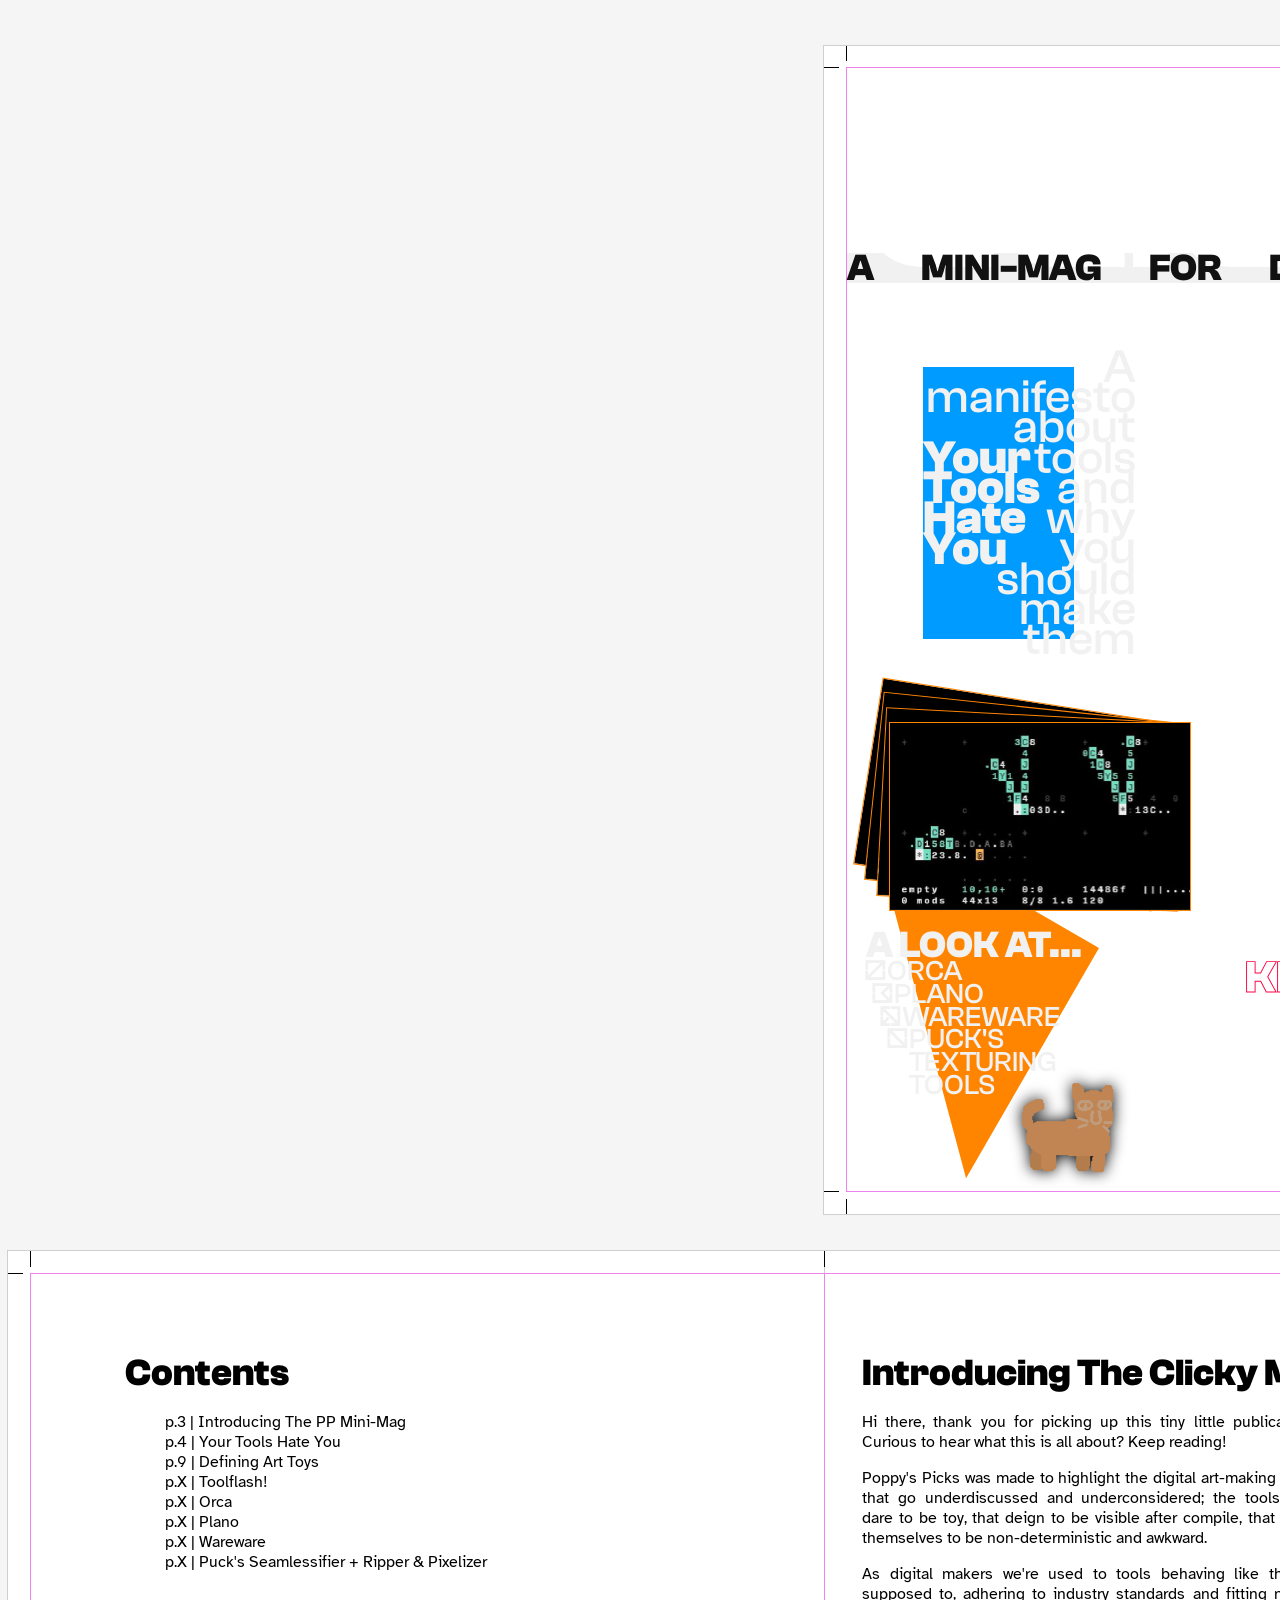
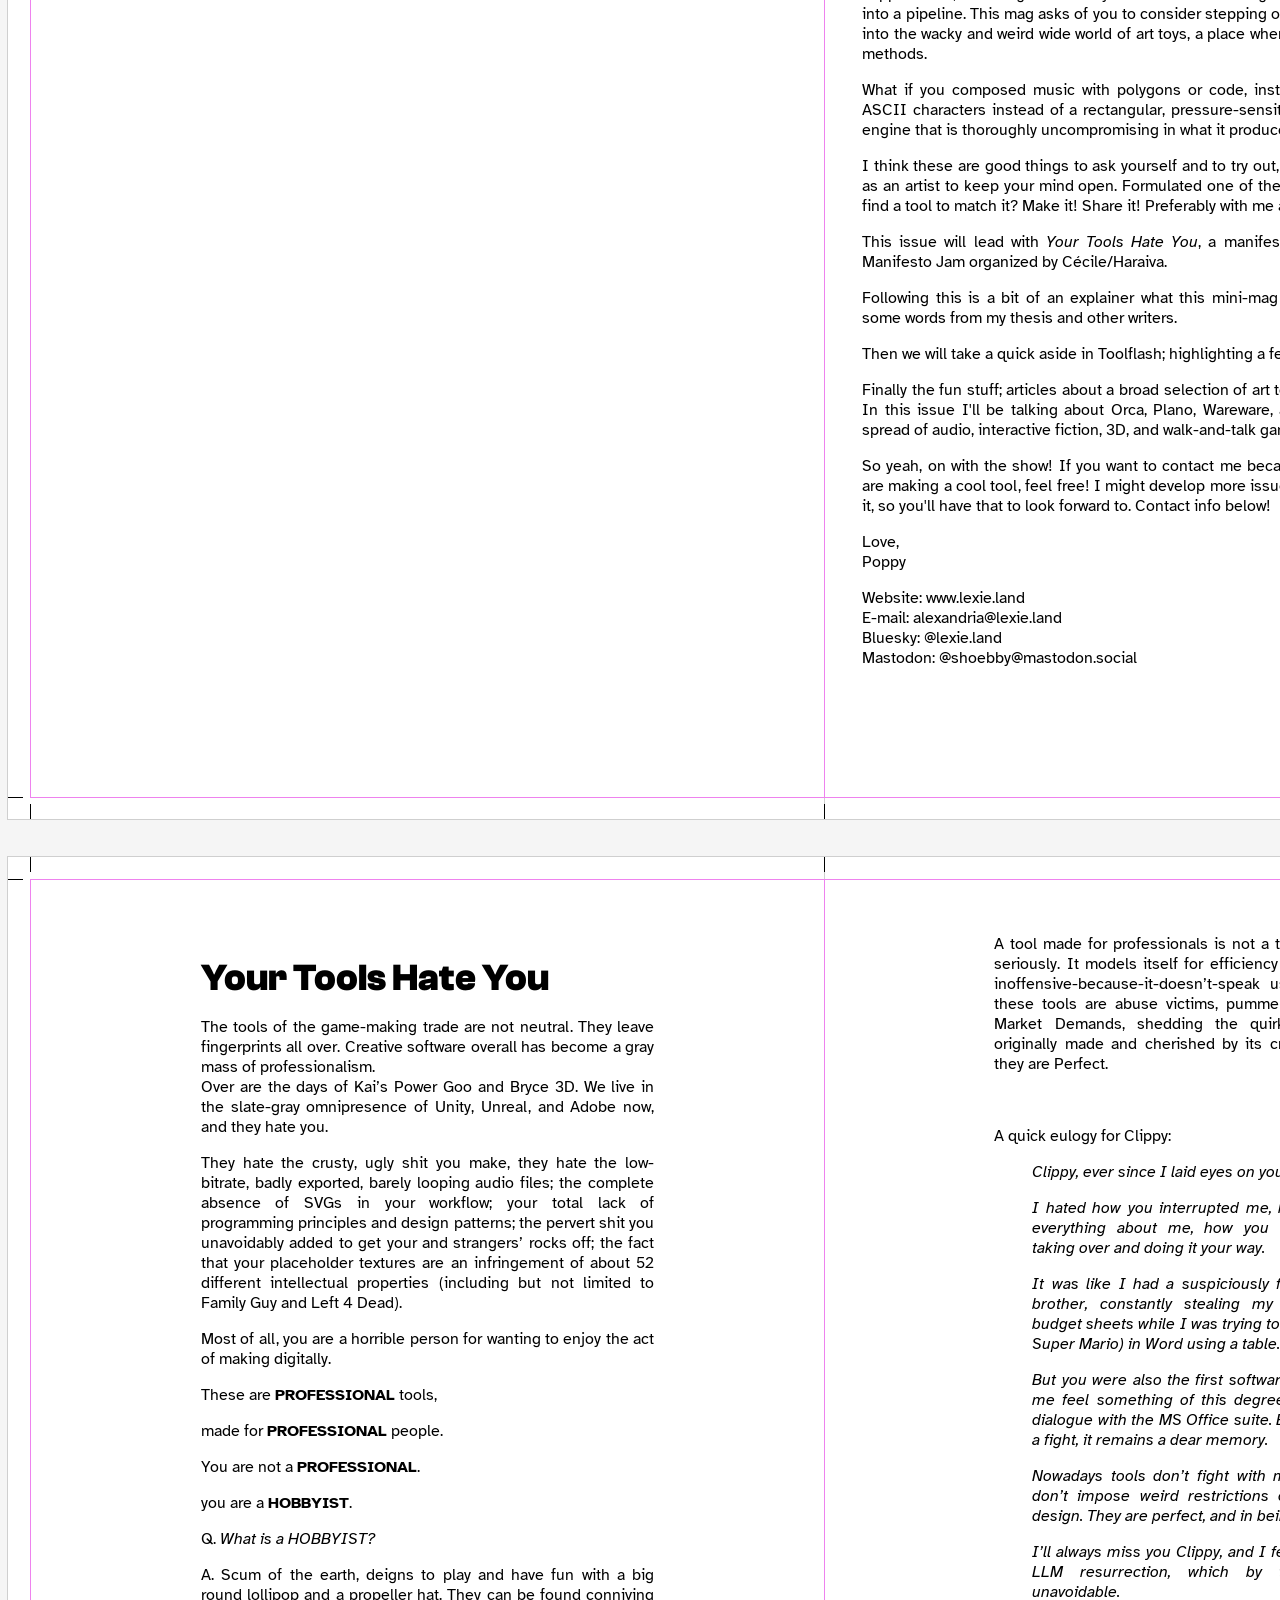
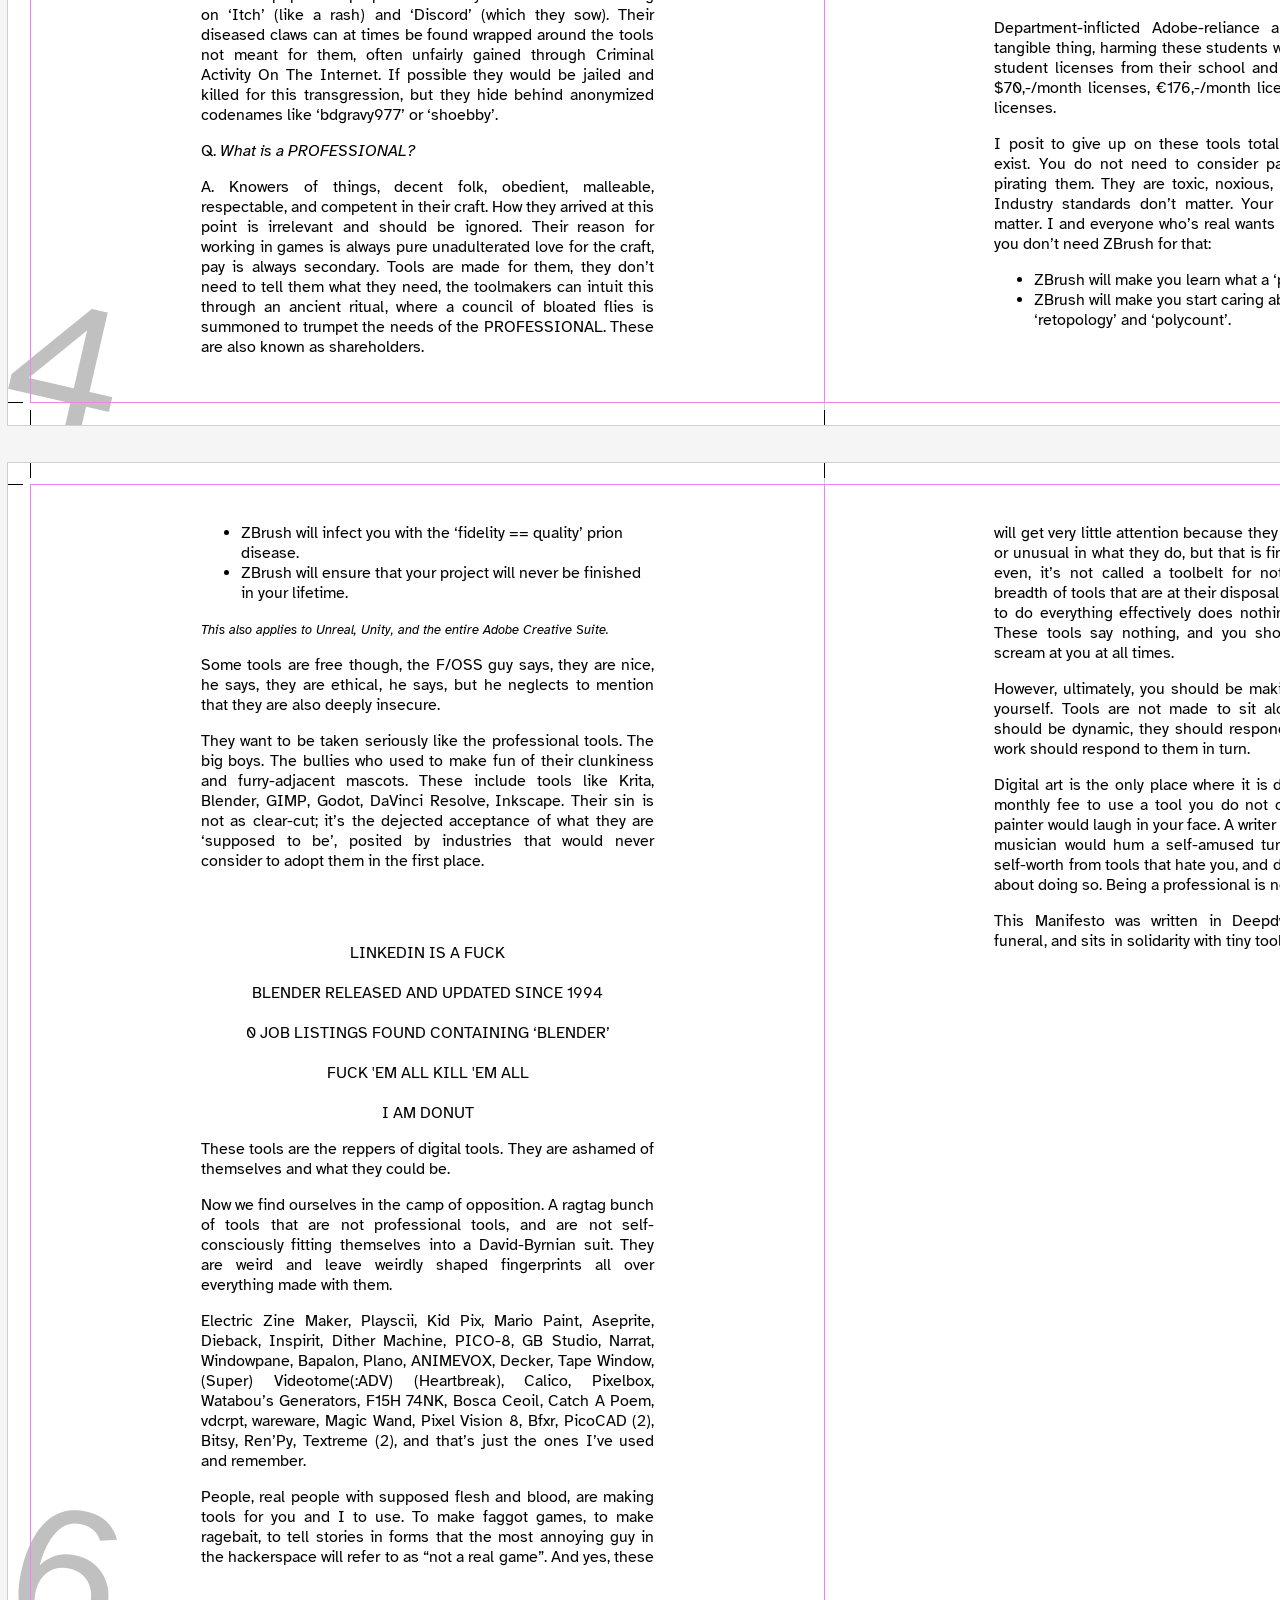
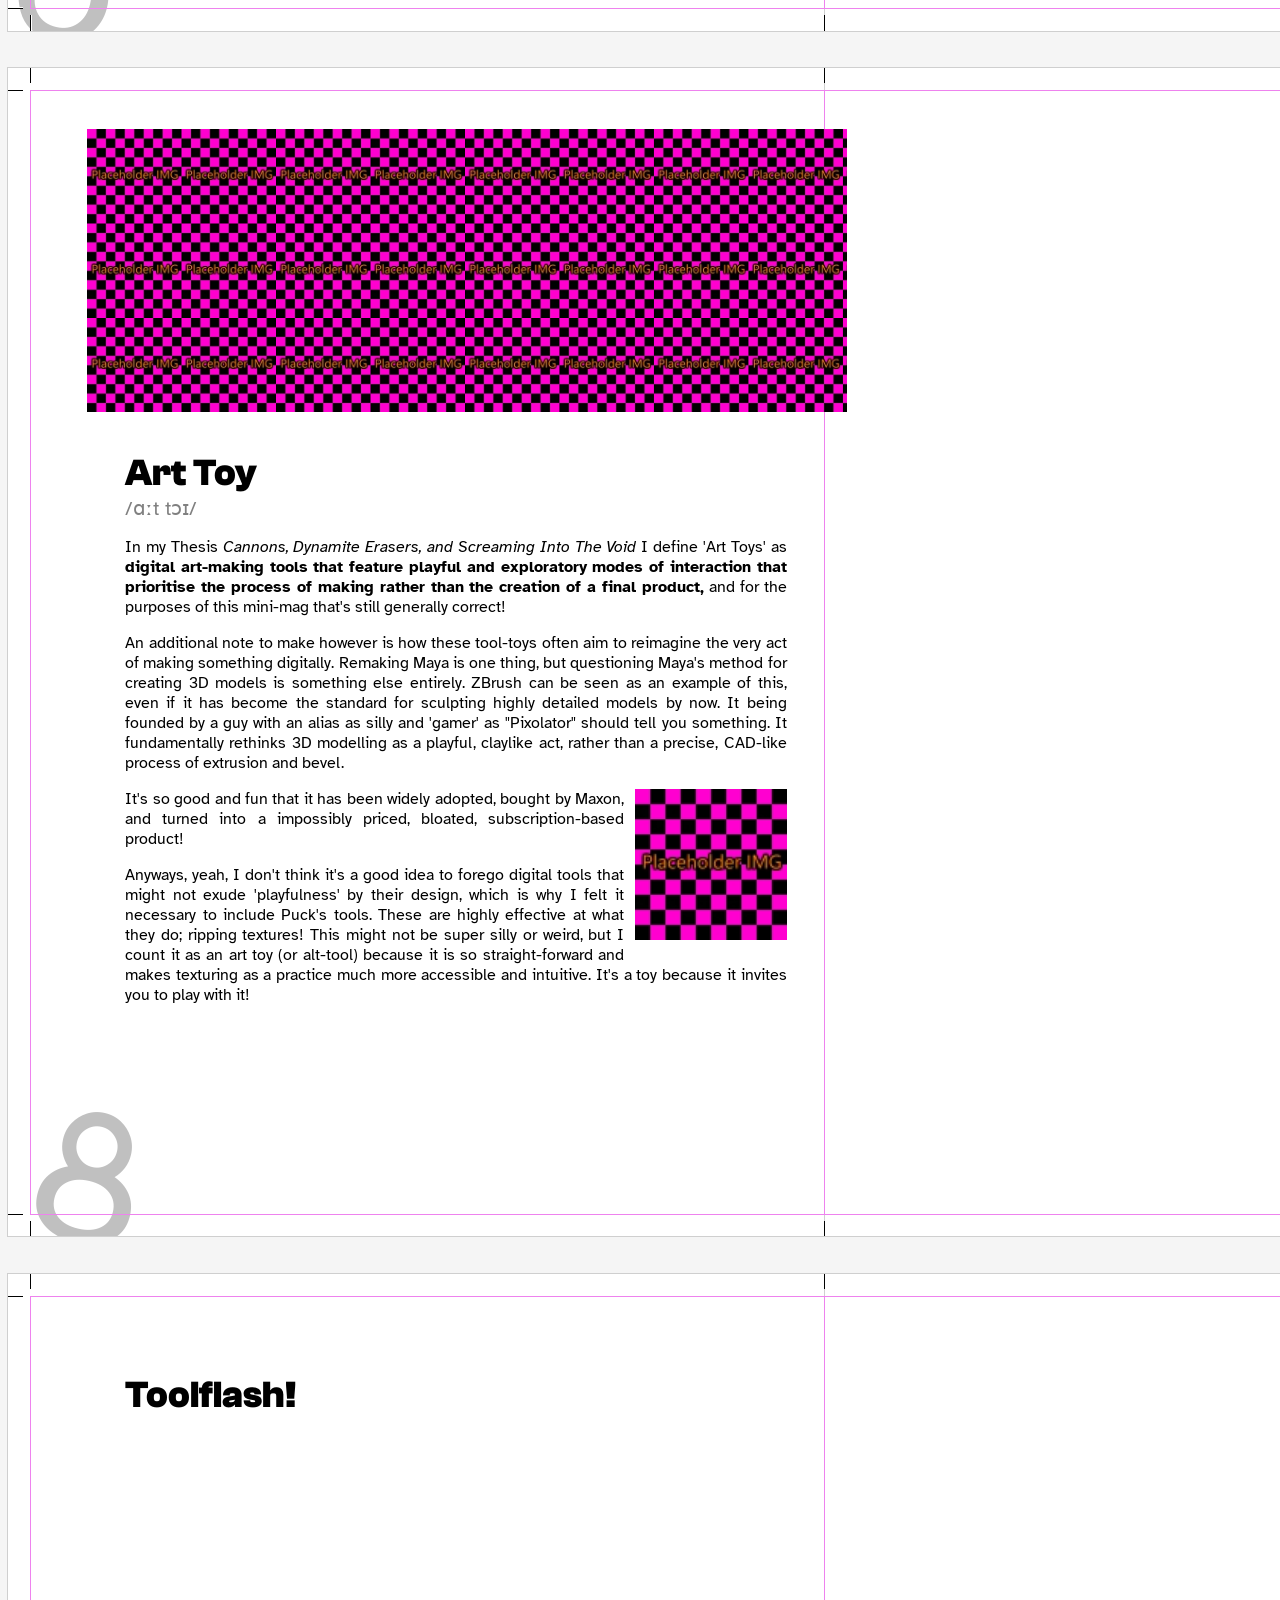
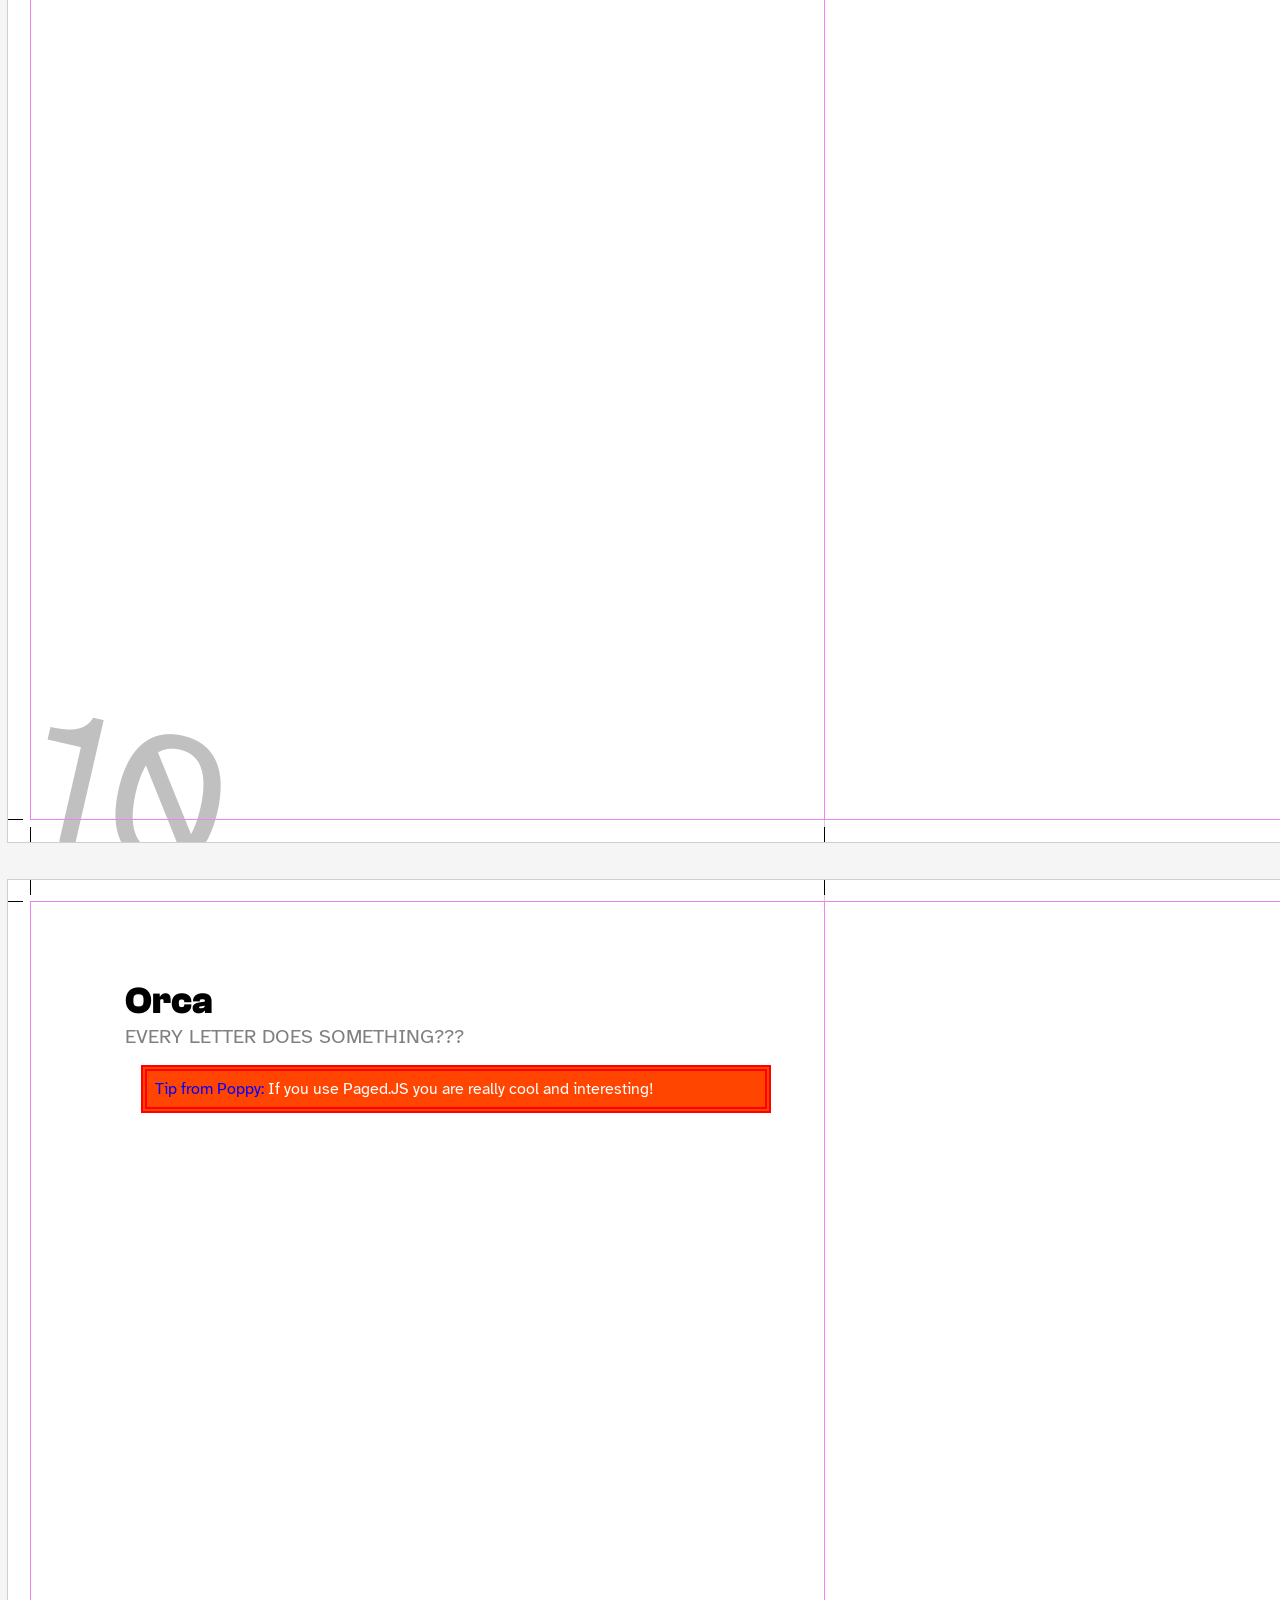
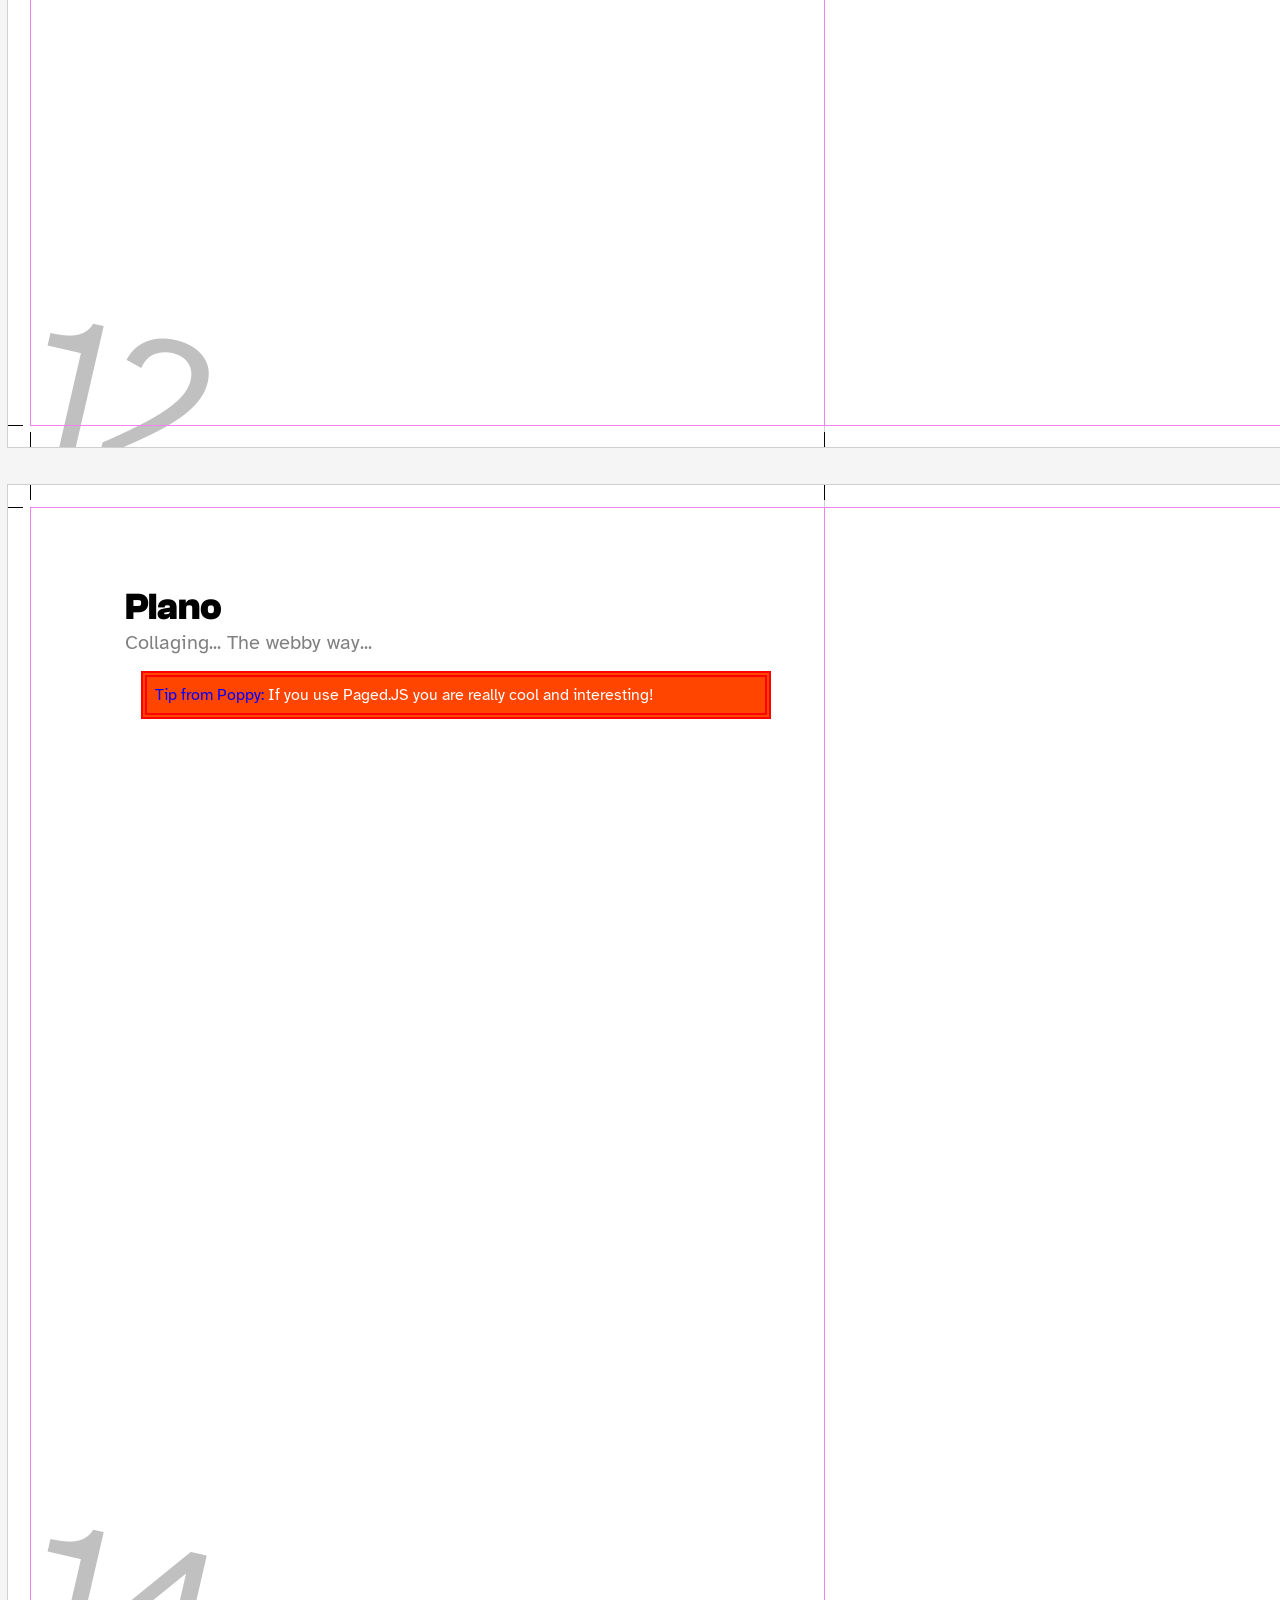
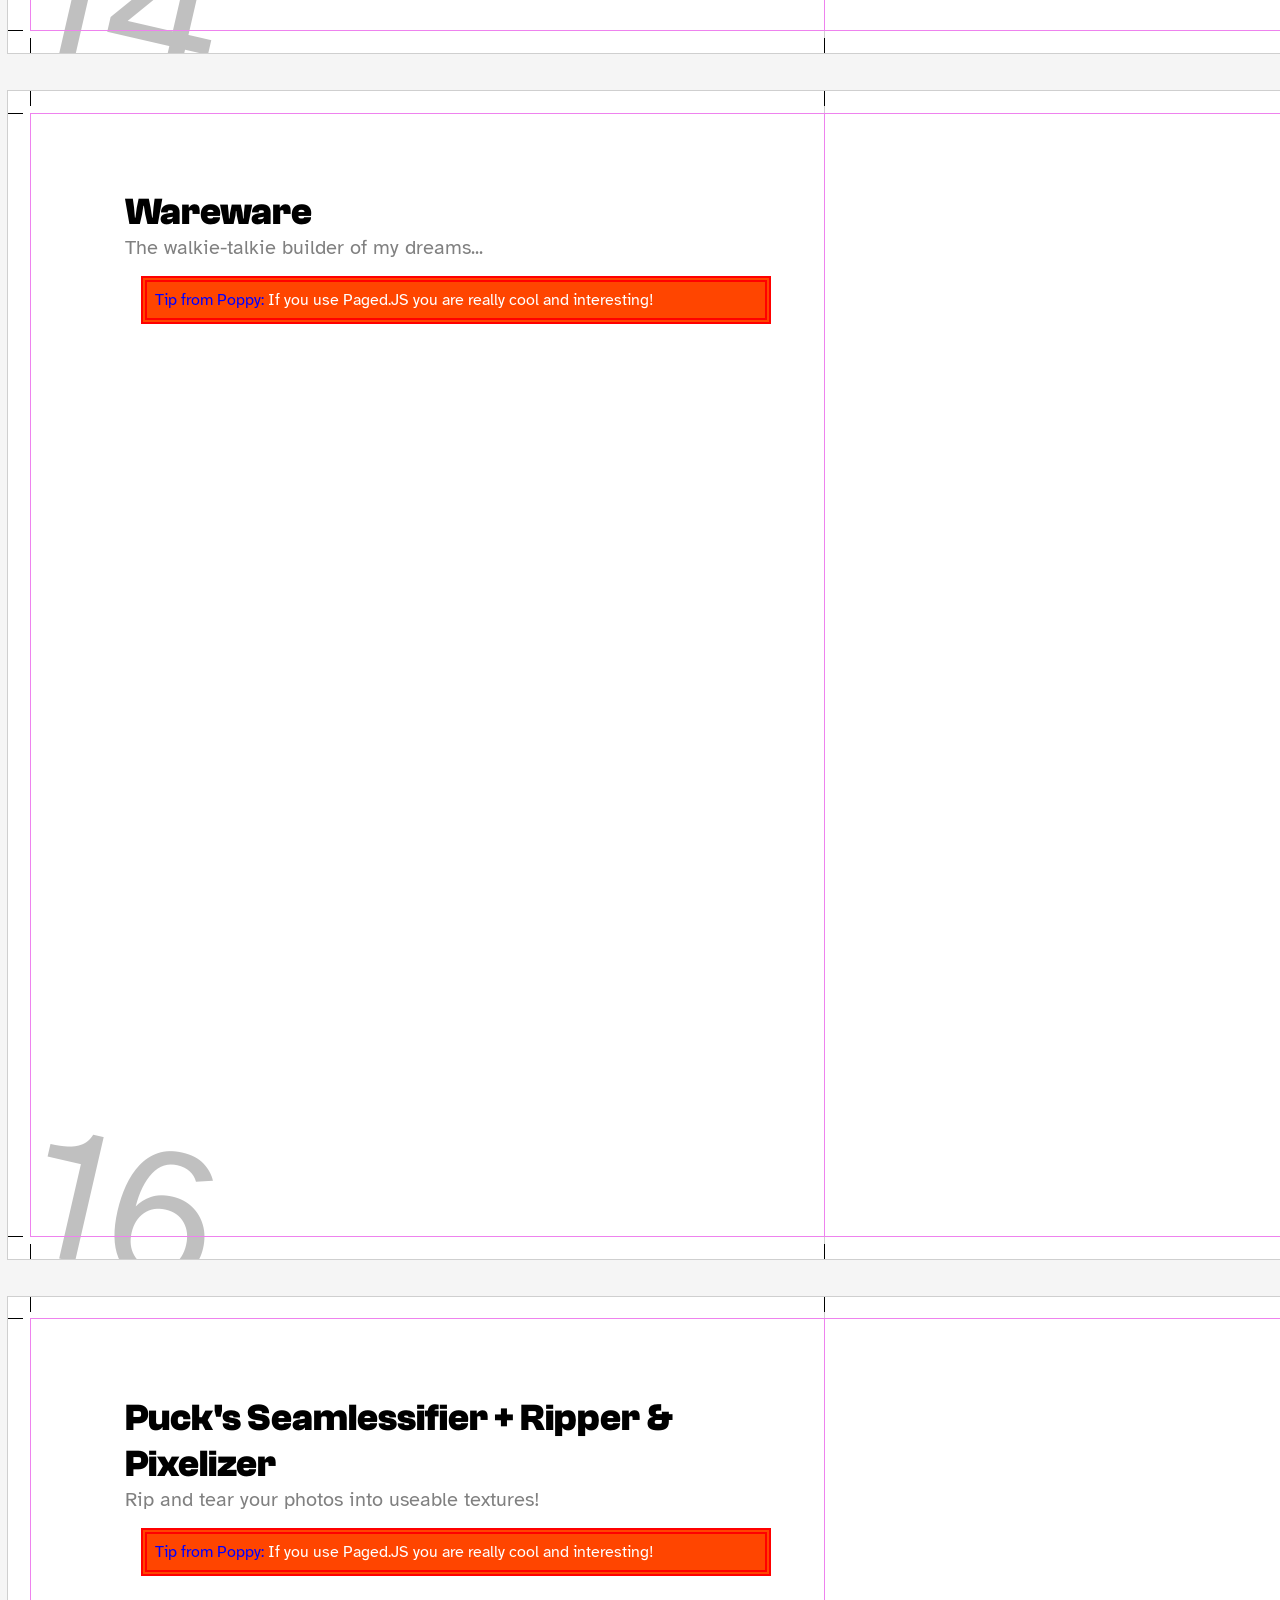
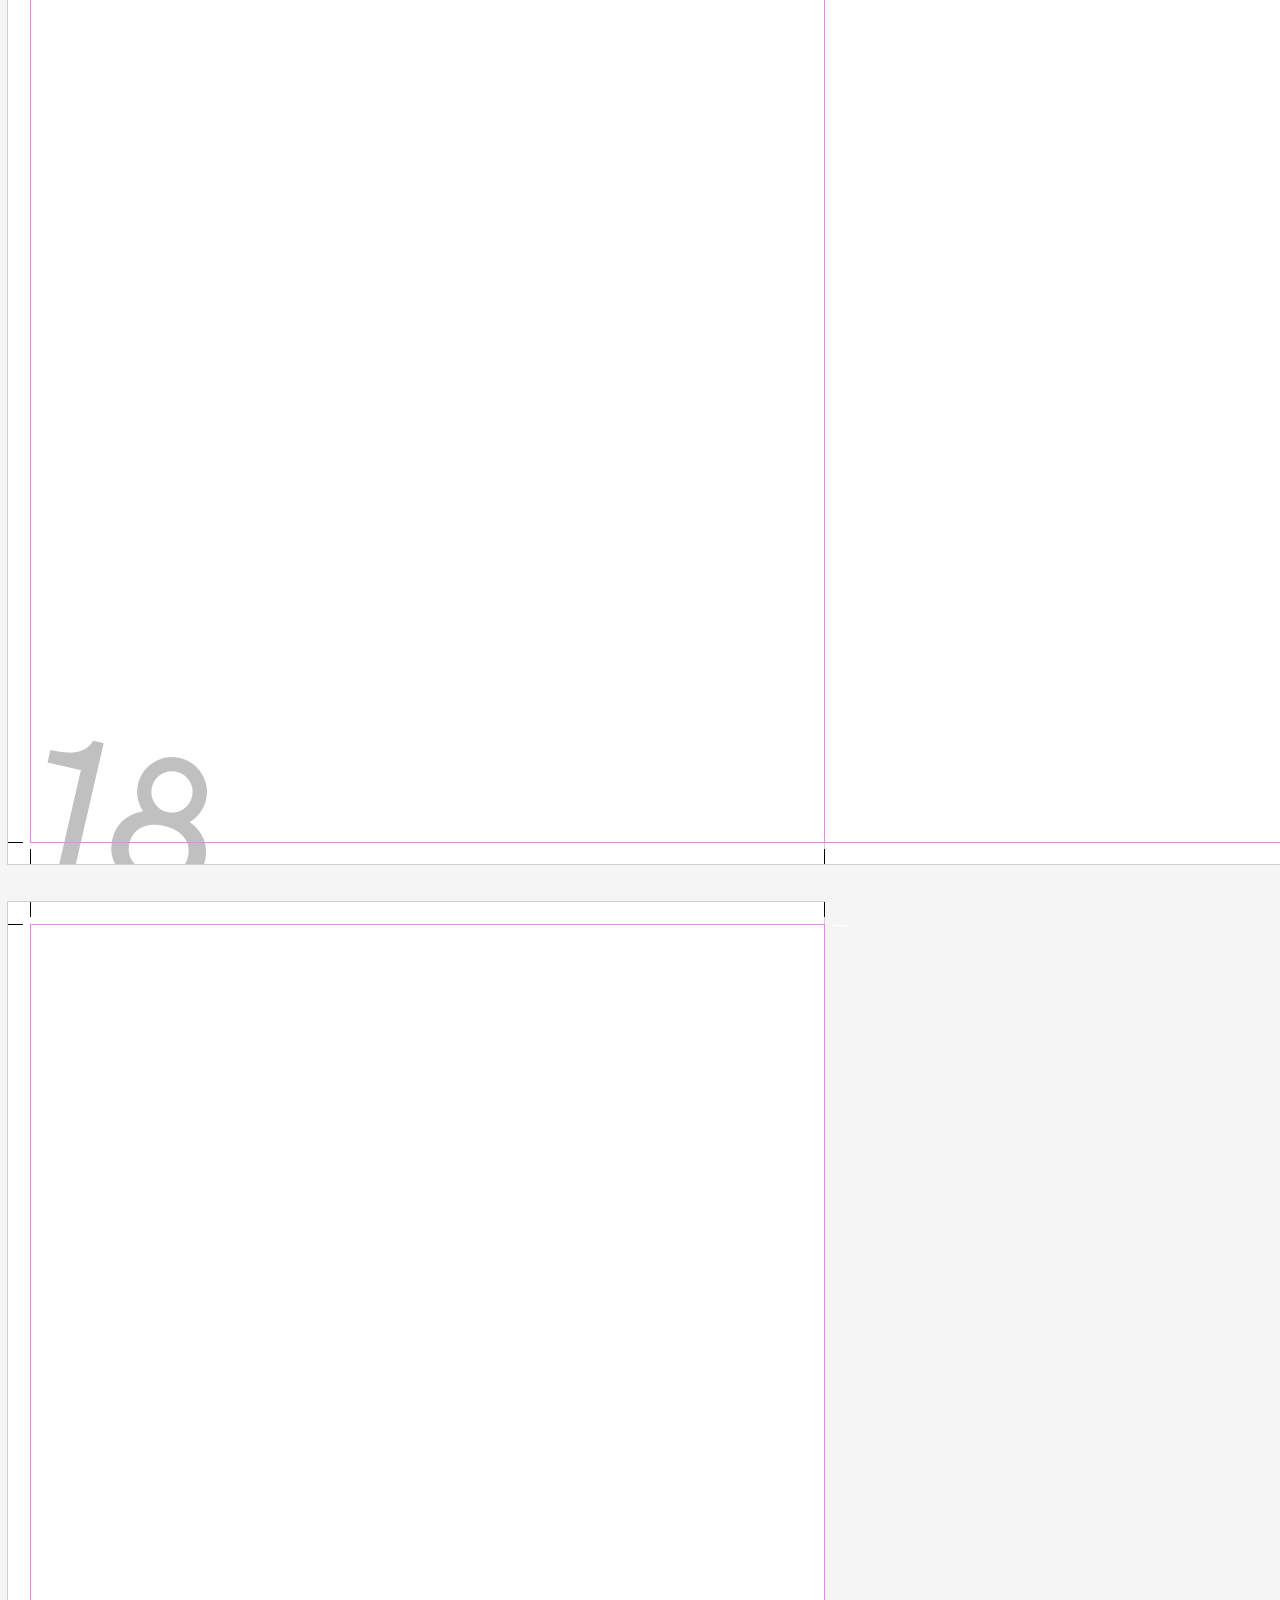
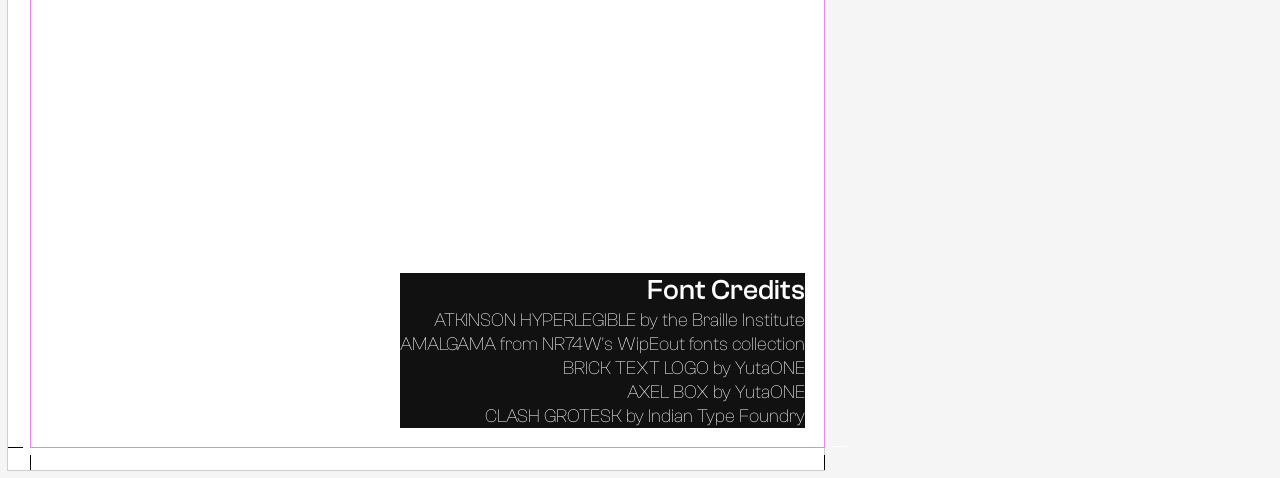
==== index.html @ 62c95a4c "uioggh a day of work" ====
<!DOCTYPE html>
<head>
    <meta charset="utf-16">
    <script src="./paged.polyfill.js"></script>
    <link href="./interface.css" rel="stylesheet" type="text/css"/>
    <link href="./style.css" rel="stylesheet" type="text/css"/>
</head>
<body>
    <section class="frontpage">
        <p class="notapply">(R) DOES NOT APPLY</p>
        <p class="title">clicky!</p>
        <p class="subtitle">A Mini-Mag For Digital Fantasts</p>

        <div class="toolflash">
            <p>Toolflash!</p>
            <p>Taking a quick look at F15H 74NK, Playscii, and more!</p>
        </div>

        <div class="toolhate">
            <div class="rect"></div>
            <p>Your<br>Tools<br>Hate<br>You</p>
            <p>A<br>manifesto<br>about<br>tools<br>and<br>why<br>you<br>should<br>make<br>them</p>
        </div>

        <div class="reviews">
            <div class="screenshot"></div>
            <div class="screenshot"></div>
            <div class="screenshot"></div>
            <div class="screenshot"></div>
            <div class="skewy"></div>
            <p>A LOOK AT...</p>
            <ul>
                <li>ORCA</li>
                <li>PLANO</li>
                <li>WAREWARE</li>
                <li>PUCK'S<br>TEXTURING<br>TOOLS</li>
            </ul>
            <img class="gatito" src="./assets/gatito.png">
        </div>

        <p class="introducing">KICKING OFF THIS CLOWN SHOW WITH POPPY!</p>
    </section>

    <section class="contents">
        <p class="title">Contents</p>
        <ul>
            <li>3 | Introducing The PP Mini-Mag</li>
            <li>4 | Your Tools Hate You</li>
            <li>9 | Defining Art Toys</li>
            <li>X | Toolflash!</li>
            <li>X | Orca</li>
            <li>X | Plano</li>
            <li>X | Wareware</li>
            <li>X | Puck's Seamlessifier + Ripper & Pixelizer</li>
        </ul>
    </section>

    <section class="onepage">
        <p class="title">Introducing The Clicky Mini-Mag</p>

        <div class="portrait"></div>

        <p>Hi there, thank you for picking up this tiny little publication! Curious to hear what this is all about? Keep reading!</p>
        
        <p>Poppy's Picks was made to highlight the digital art-making tools that go underdiscussed and underconsidered; the tools that dare to be toy, that deign to be visible after compile, that allow themselves to be non-deterministic and awkward.</p>

        <p>As digital makers we're used to tools behaving like they're supposed to, adhering to industry standards and fitting neatly into a pipeline. This mag asks of you to consider stepping out of your Adobe comfort zone and into the wacky and weird wide world of art toys, a place where people make tools of alternative methods.</p>

        <p>What if you composed music with polygons or code, instead of a piano roll? Or drew with ASCII characters instead of a rectangular, pressure-sensitive brush? Or made a game in an engine that is thoroughly uncompromising in what it produces, perhaps even harshly limiting?</p>

        <p>I think these are good things to ask yourself and to try out, in the end it stands to benefit you as an artist to keep your mind open. Formulated one of these questions for yourself but can't find a tool to match it? Make it! Share it! Preferably with me as well!!!</p>

        <p>This issue will lead with <i>Your Tools Hate You</i>, a manifesto on tools which I wrote for the Manifesto Jam organized by Cécile/Haraiva.</p>
            
        <p>Following this is a bit of an explainer what this mini-mag understands under 'art toys', with some words from my thesis and other writers.</p>
        
        <p>Then we will take a quick aside in Toolflash; highlighting a few neat art toys and tools in short.</p>

        <p>Finally the fun stuff; articles about a broad selection of art toys I've found and liked and used! In this issue I'll be talking about Orca, Plano, Wareware, and Puck's texturing tools. A nice spread of audio, interactive fiction, 3D, and walk-and-talk game-making.</p>

        <p>So yeah, on with the show! If you want to contact me because you know about a cool tool or are making a cool tool, feel free! I might develop more issues of this mini-mag if I like making it, so you'll have that to look forward to. Contact info below!</p>

        <p>Love,<br>Poppy</p>

        <p>
            Website: www.lexie.land<br>
            E-mail: alexandria@lexie.land<br>
            Bluesky: @lexie.land<br>
            Mastodon: @shoebby@mastodon.social
        </p>
    </section>

    <section class="onepage manifesto">
        <p class="title">Your Tools Hate You</p>

        <p>The tools of the game-making trade are not neutral. They leave fingerprints all over. Creative software overall has become a gray mass of professionalism.<br>Over are the days of Kai’s Power Goo and Bryce 3D. We live in the slate-gray omnipresence of Unity, Unreal, and Adobe now, and they hate you.</p>

        <p>They hate the crusty, ugly shit you make, they hate the low-bitrate, badly exported, barely looping audio files; the complete absence of SVGs in your workflow; your total lack of programming principles and design patterns; the pervert shit you unavoidably added to get your and strangers’ rocks off; the fact that your placeholder textures are an infringement of about 52 different intellectual properties (including but not limited to Family Guy and Left 4 Dead).</p>

        <p>Most of all, you are a horrible person for wanting to enjoy the act of making digitally.</p>

        <p>These are <b>PROFESSIONAL</b> tools,</p>

        <p>made for <b>PROFESSIONAL</b> people.</p>

        <p>You are not a <b>PROFESSIONAL</b>.</p>

        <p>you are a <b>HOBBYIST</b>.</p>
        
        <p>
            Q. <i>What is a HOBBYIST?</i>
        </p>
        <p>
            A. Scum of the earth, deigns to play and have fun with a big round lollipop and a propeller hat. They can be found conniving on ‘Itch’ (like a rash) and ‘Discord’ (which they sow). Their diseased claws can at times be found wrapped around the tools not meant for them, often unfairly gained through Criminal Activity On The Internet. If possible they would be jailed and killed for this transgression, but they hide behind anonymized codenames like ‘bdgravy977’ or ‘shoebby’.
        </p>

        <p>
            Q. <i>What is a PROFESSIONAL?</i>
        </p>
        <p>
            A. Knowers of things, decent folk, obedient, malleable, respectable, and competent in their craft. How they arrived at this point is irrelevant and should be ignored. Their reason for working in games is always pure unadulterated love for the craft, pay is always secondary. Tools are made for them, they don’t need to tell them what they need, the toolmakers can intuit this through an ancient ritual, where a council of bloated flies is summoned to trumpet the needs of the PROFESSIONAL. These are also known as shareholders.
        </p>

        <p>A tool made for professionals is not a toy, it wants to be taken seriously. It models itself for efficiency and drapes itself in an inoffensive-because-it-doesn’t-speak user interface. Some of these tools are abuse victims, pummeled into submission by Market Demands, shedding the quirks and sparks of joy originally made and cherished by its creators and users, until they are Perfect.</p>
        <br>
        <p>A quick eulogy for Clippy:</p>

        <div style="font-style: italic; margin: 0 10mm;">
            <p>Clippy, ever since I laid eyes on you I hated you.</p>
            
            
            <p>I hated how you interrupted me, how you assumed everything about me, how you kept insisting on taking over and doing it your way.</p>
            
            <p>It was like I had a suspiciously fiscally adept little brother, constantly stealing my mouse to make budget sheets while I was trying to make Mario (from Super Mario) in Word using a table.</p>
            
            <p>But you were also the first software feature to make me feel something of this degree. Made me be in dialogue with the MS Office suite. Even if it was often a fight, it remains a dear memory.</p>
            
            <p>Nowadays tools don’t fight with me anymore. They don’t impose weird restrictions or quirks in their design. They are perfect, and in being so are nothing.</p>
            
            <p>I’ll always miss you Clippy, and I fear the day of your LLM resurrection, which by this point feels unavoidable.</p>
        </div>

        <p>Department-inflicted Adobe-reliance and Maya-reliance is a tangible thing, harming these students when they exit the cushy student licenses from their school and enter the real world of $70,-/month licenses, €176,-/month licenses, and €441,57/year licenses.</p>

        <p>I posit to give up on these tools totally, pretend they do not exist. You do not need to consider paying for them or even pirating them. They are toxic, noxious, and fascistic in nature. Industry standards don’t matter. Your voice and your games matter. I and everyone who’s real wants to play your games, and you don’t need ZBrush for that:</p>

        <ul>
            <li>ZBrush will make you learn what a ‘pixol’ is.</li>
            <li>ZBrush will make you start caring about things like ‘retopology’ and ‘polycount’.</li>
            <li>ZBrush will infect you with the ‘fidelity == quality’ prion disease.</li>
            <li>ZBrush will ensure that your project will never be finished in your lifetime.</li>
        </ul>
        <small><i>This also applies to Unreal, Unity, and the entire Adobe Creative Suite.</i></small>

        <p>Some tools are free though, the F/OSS guy says, they are nice, he says, they are ethical, he says, but he neglects to mention that they are also deeply insecure.</p>

        <p>They want to be taken seriously like the professional tools. The big boys. The bullies who used to make fun of their clunkiness and furry-adjacent mascots. These include tools like Krita, Blender, GIMP, Godot, DaVinci Resolve, Inkscape. Their sin is not as clear-cut; it’s the dejected acceptance of what they are ‘supposed to be’, posited by industries that would never consider to adopt them in the first place.</p>
        <br><br>
        <p style="text-align: center;">
            LINKEDIN IS A FUCK
            <br><br>
            BLENDER RELEASED AND UPDATED SINCE 1994
            <br><br>
            0 JOB LISTINGS FOUND CONTAINING ‘BLENDER’
            <br><br>
            FUCK 'EM ALL KILL 'EM ALL
            <br><br>
            I AM DONUT
        </p>

        <p>These tools are the reppers of digital tools. They are ashamed of themselves and what they could be.</p>

        <p>Now we find ourselves in the camp of opposition. A ragtag bunch of tools that are not professional tools, and are not self-consciously fitting themselves into a David-Byrnian suit. They are weird and leave weirdly shaped fingerprints all over everything made with them.</p>

        <p>Electric Zine Maker, Playscii, Kid Pix, Mario Paint, Aseprite, Dieback, Inspirit, Dither Machine, PICO-8, GB Studio, Narrat, Windowpane, Bapalon, Plano, ANIMEVOX, Decker, Tape Window, (Super) Videotome(:ADV) (Heartbreak), Calico, Pixelbox, Watabou’s Generators, F15H 74NK, Bosca Ceoil, Catch A Poem, vdcrpt, wareware, Magic Wand, Pixel Vision 8, Bfxr, PicoCAD (2), Bitsy, Ren’Py, Textreme (2), and that’s just the ones I’ve used and remember.</p>

        <p>People, real people with supposed flesh and blood, are making tools for you and I to use. To make faggot games, to make ragebait, to tell stories in forms that the most annoying guy in the hackerspace will refer to as “not a real game”. And yes, these will get very little attention because they are so uncompromising or unusual in what they do, but that is fine. I think it’s wonderful even, it’s not called a toolbelt for nothing. An artist uses a breadth of tools that are at their disposal, a theoretical tool made to do everything effectively does nothing. Just look at Affinity. These tools say nothing, and you should want your tools to scream at you at all times.</p>

        <p>However, ultimately, you should be making and modifying tools yourself. Tools are not made to sit along the sidelines; they should be dynamic, they should respond to your work and your work should respond to them in turn.</p>

        <p>Digital art is the only place where it is deemed normal to pay a monthly fee to use a tool you do not own and cannot alter. A painter would laugh in your face. A writer would be dumbstruck. A musician would hum a self-amused tune. Detach your art and self-worth from tools that hate you, and don’t feel self-conscious about doing so. Being a professional is not worth the loss of self.</p>

        <p>This Manifesto was written in Deepdwn, 11 hours before a funeral, and sits in solidarity with tiny tools.</p>
    </section>

    <section class="onepage">
        <div class="placeholder" style="width: 210mm; height: 75mm; position: relative; left: -10mm;"></div>
        <p class="title">Art Toy</p>
        <p class="subtitle">/ɑːt tɔɪ/</p>

        <p>In my Thesis <i>Cannons, Dynamite Erasers, and Screaming Into The Void</i> I define 'Art Toys' as <b>digital art-making tools that feature playful and exploratory modes of interaction that prioritise the process of making rather than the creation of a final product,</b> and for the purposes of this mini-mag that's still generally correct!</p>

        <p>An additional note to make however is how these tool-toys often aim to reimagine the very act of making something digitally. Remaking Maya is one thing, but questioning Maya's method for creating 3D models is something else entirely. ZBrush can be seen as an example of this, even if it has become the standard for sculpting highly detailed models by now. It being founded by a guy with an alias as silly and 'gamer' as "Pixolator" should tell you something. It fundamentally rethinks 3D modelling as a playful, claylike act, rather than a precise, CAD-like process of extrusion and bevel.</p>

        <p>
            <img src="./assets/placeholder.jpg" style="float: right; margin: 0 0 3mm 3mm; width: 40mm;">
            It's so good and fun that it has been widely adopted, bought by Maxon, and turned into a impossibly priced, bloated, subscription-based product!
        </p>

        <p>
            Anyways, yeah, I don't think it's a good idea to forego digital tools that might not exude 'playfulness' by their design, which is why I felt it necessary to include Puck's tools. These are highly effective at what they do; ripping textures! This might not be super silly or weird, but I count it as an art toy (or alt-tool) because it is so straight-forward and makes texturing as a practice much more accessible and intuitive. It's a toy because it invites you to play with it!
        </p>
    </section>

    <section class="spread">
        <p class="title">Toolflash!</p>

    </section>

    <section class="spread">
        <p class="title">Orca</p>
        <p class="subtitle">EVERY LETTER DOES SOMETHING???</p>

        <div class="tip">
            If you use Paged.JS you are really cool and interesting!
        </div>
    </section>

    <section class="spread">
        <p class="title">Plano</p>
        <p class="subtitle">Collaging... The webby way...</p>

        <div class="tip">
            If you use Paged.JS you are really cool and interesting!
        </div>
    </section>

    <section class="spread">
        <p class="title">Wareware</p>
        <p class="subtitle">The walkie-talkie builder of my dreams...</p>

        <div class="tip">
            If you use Paged.JS you are really cool and interesting!
        </div>
    </section>

    <section class="spread">
        <p class="title">Puck's Seamlessifier + Ripper & Pixelizer</p>
        <p class="subtitle">Rip and tear your photos into useable textures!</p>

        <div class="tip">
            If you use Paged.JS you are really cool and interesting!
        </div>
    </section>

    <section class="finalpage">
        <div class="credits">
            <p>Font Credits</p>
            <p>ATKINSON HYPERLEGIBLE by the Braille Institute</p>
            <p>AMALGAMA from NR74W's WipEout fonts collection</p>
            <p>BRICK TEXT LOGO by YutaONE</p>
            <p>AXEL BOX by YutaONE</p>
            <p>CLASH GROTESK by Indian Type Foundry</p>
        </div>
    </section>
</body>
---- interface.css ----
:root {
  --color-background: whitesmoke;
  --color-pageSheet: #cfcfcf;
  --color-pageBox: violet;
  --color-paper: white;
  --color-marginBox: transparent;
  --pagedjs-crop-color: black;
  --pagedjs-crop-shadow: white;
  --pagedjs-crop-stroke: 1px;
}

@media screen, pagedjs-ignore {
  body {
    background-color: var(--color-background);
  }

  .pagedjs_pages {
    width: calc(var(--pagedjs-width) * 2);
    flex-wrap: wrap;
    flex: 0;
    margin: 0 auto;
    display: flex;
  }

  .pagedjs_page {
    background-color: var(--color-paper);
    box-shadow: 0 0 0 1px var(--color-pageSheet);
    flex-grow: 0;
    flex-shrink: 0;
    margin: 10mm 0 0;
  }

  .pagedjs_first_page {
    margin-left: var(--pagedjs-width);
  }

  .pagedjs_page:last-of-type {
    margin-bottom: 10mm;
  }

  .pagedjs_pagebox {
    box-shadow: 0 0 0 1px var(--color-pageBox);
  }

  .pagedjs_left_page {
    z-index: 20;
    width: calc(
      var(--pagedjs-bleed-left) + var(--pagedjs-pagebox-width)
    ) !important;
  }

  .pagedjs_left_page .pagedjs_bleed-right .pagedjs_marks-crop {
    border-color: transparent;
  }

  .pagedjs_left_page .pagedjs_bleed-right .pagedjs_marks-middle {
    width: 0;
  }

  .pagedjs_right_page {
    z-index: 10;
    left: calc(var(--pagedjs-bleed-left) * -1);
    position: relative;
  }

  .pagedjs_margin-top-left-corner-holder,
  .pagedjs_margin-top,
  .pagedjs_margin-top-left,
  .pagedjs_margin-top-center,
  .pagedjs_margin-top-right,
  .pagedjs_margin-top-right-corner-holder,
  .pagedjs_margin-bottom-left-corner-holder,
  .pagedjs_margin-bottom,
  .pagedjs_margin-bottom-left,
  .pagedjs_margin-bottom-center,
  .pagedjs_margin-bottom-right,
  .pagedjs_margin-bottom-right-corner-holder,
  .pagedjs_margin-right,
  .pagedjs_margin-right-top,
  .pagedjs_margin-right-middle,
  .pagedjs_margin-right-bottom,
  .pagedjs_margin-left,
  .pagedjs_margin-left-top,
  .pagedjs_margin-left-middle,
  .pagedjs_margin-left-bottom {
    box-shadow: 0 0 0 1px inset var(--color-marginBox);
  }

  .pagedjs_pagebox {
    --pagedjs-baseline: 22px;
    --pagedjs-baseline-position: 62px;
    --pagedjs-baseline-color: transparent;
    background:
      linear-gradient(
        transparent 0%,
        transparent calc(var(--pagedjs-baseline) - 1px),
        var(--pagedjs-baseline-color) calc(var(--pagedjs-baseline) - 1px),
        var(--pagedjs-baseline-color) var(--pagedjs-baseline)
      ),
      transparent;
    background-size: 100% var(--pagedjs-baseline);
    background-repeat: repeat-y;
    background-position-y: var(--pagedjs-baseline-position);
  }

  .controls pre {
    border: 1px solid #000;
    padding: 1em;
    font-size: 0.8em;
  }

  .controls .preview {
    max-width: 100px;
    position: relative;
  }

  .controls .preview img {
    width: 100%;
    height: auto;
  }

  .minimap {
    width: var(--imgWidth);
    height: var(--imgHeight);
    left: var(--imgX);
    top: var(--imgY);
    z-index: 2000;
    border: 1px solid red;
    display: block;
    position: absolute;
  }

  .move {
    width: 30px;
    position: absolute;
    top: 2px;
    right: 2px;
  }

  .controls {
    z-index: 3000;
    background: #fff;
    border: 2px solid red;
    padding: 2em;
    position: fixed;
    top: 2em;
    left: 2em;
  }

  .editImg {
    box-shadow: 0 0 0 2px gray;
  }

  label {
    display: block;
  }

  input {
    position: relative;
  }

  input:after {
    content: attr(value);
    position: absolute;
    right: 0;
  }
}

.pagedjs_marks-crop {
  z-index: 2147483647;
}

.pagedjs_bleed-top .pagedjs_marks-crop,
.pagedjs_bleed-bottom .pagedjs_marks-crop {
  box-shadow: 1px 0px 0px 0px var(--pagedjs-crop-shadow);
}

.pagedjs_bleed-top .pagedjs_marks-crop:last-child,
.pagedjs_bleed-bottom .pagedjs_marks-crop:last-child {
  box-shadow: -1px 0px 0px 0px var(--pagedjs-crop-shadow);
}

.pagedjs_bleed-left .pagedjs_marks-crop,
.pagedjs_bleed-right .pagedjs_marks-crop {
  box-shadow: 0px 1px 0px 0px var(--pagedjs-crop-shadow);
}

.pagedjs_bleed-left .pagedjs_marks-crop:last-child,
.pagedjs_bleed-right .pagedjs_marks-crop:last-child {
  box-shadow: 0px -1px 0px 0px var(--pagedjs-crop-shadow);
}

/*# sourceMappingURL=./interface.map */
---- style.css ----
/* #region FONTS */
@font-face {
    font-family: 'bricktext';
    src: url(./assets/fonts/BrickTextLogo.otf);
}
@font-face {
    font-family: 'bricktext-expand';
    src: url(./assets/fonts/BrickTextLogo-Expand.otf);
}
@font-face {
    font-family: 'axelbox';
    src: url(./assets/fonts/AxelBox.otf);
}
@font-face {
    font-family: 'clash-lite';
    src: url(./assets/fonts/ClashGrotesk-Extralight.otf);
}
@font-face {
    font-family: 'clash-med';
    src: url(./assets/fonts/ClashGrotesk-Medium.otf);
}
@font-face {
    font-family: 'clash-bold';
    src: url(./assets/fonts/ClashGrotesk-Bold.otf);
}
@font-face {
    font-family: 'amalgama';
    src: url(./assets/fonts/Amalgama.ttf);
}
@font-face {
    font-family: 'atkinson';
    src: url(./assets/fonts/AtkinsonHyperlegible-Regular.ttf);
    font-weight: normal;
    font-style: normal;
}
@font-face {
    font-family: 'atkinson';
    src: url(./assets/fonts/AtkinsonHyperlegible-Italic.ttf);
    font-weight: normal;
    font-style: italic;
}
@font-face {
    font-family: 'atkinson';
    src: url(./assets/fonts/AtkinsonHyperlegible-Bold.ttf);
    font-weight: bold;
    font-style: normal;
}
@font-face {
    font-family: 'atkinson';
    src: url(./assets/fonts/AtkinsonHyperlegible-BoldItalic.ttf);
    font-weight: bold;
    font-style: italic;
}
/* #endregion */

@page {
    size: A4;
    margin-top: 10mm;
    margin-bottom: 10mm;
    bleed: 6mm;
    marks: crop;

    font-family: 'atkinson';
}

@page:left {
    margin-left: 25mm;
    margin-right: 10mm;

    @bottom-left-corner {
        content: counter(page);
        font-size: 12em;
        color: silver;
        rotate: 13deg;
        margin-bottom: 3em;
        z-index: -999;
    }
}

@page:right {
    margin-left: 10mm;
    margin-right: 25mm;

    @bottom-right-corner {
        content: counter(page);
        font-size: 12em;
        color: silver;
        rotate: -13deg;
        margin-bottom: 3em;
        margin-left: -20mm;
        z-index: -999;
    }
}

.finalpage {
    page: finalLayout;

    break-before: left;

    .credits {
        position: absolute;
        bottom: 5mm;
        right: 5mm;

        font-family: 'clash-lite';
        color: white;
        background-color: #111111;
        font-size: 5mm;

        text-align: right;

        p {
            margin: 0;
        }
        p:first-of-type {
            font-size: 7.5mm;
            font-family: 'clash-med';
        }
    }
}
@page finalLayout {
    margin: 0;
    background-image: url(./assets/backpagebg.webp);
    background-size: cover;

    @bottom-left-corner {
        content: "";
    }

    @bottom-right-corner {
        content: "";
    }
}

.contents {
    page: nonum;

    break-after: page;

    ul {
        list-style-type: none;
    }
    li::before {
        content: "p.";
    }
}
@page nonum {
    @bottom-left-corner {
        content: "";
    }

    @bottom-right-corner {
        content: "";
    }
}

.onepage {
    break-after: page;

    p {
        text-align: justify;
    }
}

.spread {
    break-before: left;
}

.manifesto {
    page: manifestoLayout
}
@page manifestoLayout {
    margin: 10mm 45mm;

    @bottom-left-corner {
        margin-left: -20mm;
    }

    @bottom-right-corner {
        margin-left: 20mm;
    }
}

.title {
    font-family: 'clash-bold';
    font-size: 10mm;
    margin-bottom: 0;
}

.subtitle {
    font-size: 1.25em;
    margin: 0;

    color: gray;
}

.portrait {
    border-radius: 100%;
    width: 50mm;
    height: 50mm;
    float: right;
    margin: 2mm 0 2mm 5mm;
    background: url("./assets/poppy.webp"), #111111;
    background-size: 60mm 60mm;
    background-position: -6mm -6mm;
    border: double 2mm #009bff;
}

.placeholder {
    background-image: url("./assets/placeholder.jpg");
    background-size: 25mm;
}

.tip {
    margin: 1em;
    padding: .5em;

    border: 6px double red;
    background: orangered;
    color: white;
}
.tip::before {
    content: "Tip from Poppy:";
    color: blue;
}

.frontpage {
    page: frontLayout;
    break-after: page;

    .title {
        font-family: 'amalgama';
        font-size: 43mm;
        line-height: 19.5mm;
        width: 100%;
        text-align: center;
        color: white;
        margin: 0;
        margin-top: 30mm;
    }

    .subtitle {
        font-family: 'clash-bold';
        font-size: 10mm;
        height: 8mm;
        line-height: 8mm;
        margin-top: -.75mm;
        text-align: justify;
        text-transform: uppercase;
        width: 100%;
        background: #f1f1f1;
        color: #111111;
    }
    .subtitle:after {
        content: "";
        display: inline-block;
        width: 100%;
    }

    .notapply {
        position: absolute;
        top: 12.5mm;
        right: 8mm;
        margin: 0;

        font-family: 'clash-bold';
        color: white;
        font-size: 5mm;
    }

    .reviews {
        position: absolute;
        bottom: 25mm;
        left: 5mm;

        font-family: 'clash-bold';
        font-size: 10mm;
        color: #f1f1f1;

        p {
            margin: 0;
            line-height: 8mm;
        }
        ul {
            margin: 0;
            padding-left: 5.5mm;
            
            font-family: 'clash-med';
            font-size: 7.5mm;
            line-height: 6mm;
        }
        li::marker {
            font-family: 'axelbox';
        }
        li:nth-of-type(1) {
            margin-left: 0mm;
            list-style: "2";
        }
        li:nth-of-type(2) {
            margin-left: 2mm;
            list-style: "3";
        }
        li:nth-of-type(3) {
            margin-left: 4mm;
            list-style: "4";
        }
        li:nth-of-type(4) {
            margin-left: 6mm;
            list-style: "5";
        }

        .skewy {
            border-color: transparent transparent transparent #ff8500;
            border-width: 50mm;
            border-style: solid;

            position: absolute;
            top: -45mm;
            left: 12mm;

            rotate: -15deg;

            background: transparent;

            z-index: -999;
        }

        .screenshot {
            position: absolute;

            width: 80mm;
            height: 50mm;

            background-image: url(./assets/orcass.JPG);
            background-size: cover;

            border: #ff8500 solid .5mm;
        }
        .screenshot:nth-of-type(1) {
            top: -55mm;
            z-index: -995;
            left: 6mm;
        }
        .screenshot:nth-of-type(2) {
            top: -57mm;
            z-index: -996;
            left: 4mm;
            transform: rotate(3deg);
        }
        .screenshot:nth-of-type(3) {
            top: -59mm;
            z-index: -997;
            left: 2mm;
            transform: rotate(6deg);
        }
        .screenshot:nth-of-type(4) {
            top: -61mm;
            z-index: -998;
            left: 0;
            transform: rotate(9deg);
        }

        .gatito {
            position: absolute;
            transform: translateX(40mm) translateY(-5mm);
            filter: drop-shadow(0 0 2mm black);
        }
    }

    .toolflash {
        position: absolute;
        top: 90mm;
        right: 15mm;

        background: #ff0043;
        image-rendering: pixelated;
        background-size: 100%;
        background-position-y: 50%;

        color: #f1f1f1;
        text-align: right;
        border-radius: 100%;

        width: 50mm;
        height: 50mm;
        
        p:nth-of-type(1) {
            font-family: 'clash-bold';
            font-size: 12.5mm;
            line-height: 8mm;
            margin: 0;
            width: 50mm;
            padding-right: 20mm;
        }
        p:nth-of-type(2) {
            font-family: 'clash-med';
            width: 50mm;
            padding-right: 5mm;
            margin: 0;
            font-size: 6mm;
        }
    }

    .toolhate {
        position: absolute;
        top: 75mm;
        left: 20mm;

        display: flex;
        flex-direction: row;

        p:nth-of-type(1) {
            font-family: 'clash-bold';
            font-size: 12.5mm;
            color: #f1f1f1;
            line-height: 8mm;
            margin: 0;
            z-index: 999;

            transform: translateY(24mm);
        }
        p:nth-of-type(2) {
            font-family: 'clash-med';
            font-size: 12.5mm;
            line-height: 8mm;
            color: #f1f1f1;
            text-align: right;
            margin: 0;

            transform: translateX(-30mm);
        }
        .rect {
            position: absolute;
            width: 40mm;
            height: 72mm;
            margin-top: 4mm;

            background: #009bff;
        }
    }

    .introducing {
        position: absolute;
        bottom: 20mm;
        right: 5mm;
        width: 100mm;
        margin: 0;

        font-family: 'clash-bold';
        text-align: right;
        color: white;
        -webkit-text-stroke: .25mm #ff0043;
        font-size: 12mm;
    }
}
@page frontLayout {
    margin: 0;

    background-image: url(./assets/frontpagebg.webp);
    background-size: cover;

    @bottom-left-corner {
        content: "";
    }

    @bottom-right-corner {
        content: "";
    }

    @bottom-right {
        content: "ISSUE NR 1";
        background: #111111;
        color: #dfdfdf;
        border: double 2mm #dfdfdf;
        box-sizing: border-box;

        text-align: center;
        font-size: 14mm;
        line-height: 10mm;
        font-family: 'bricktext';

        width: 35mm;
        height: 15mm;
        margin-top: -20mm;
        margin-left: -5mm;
    }
}
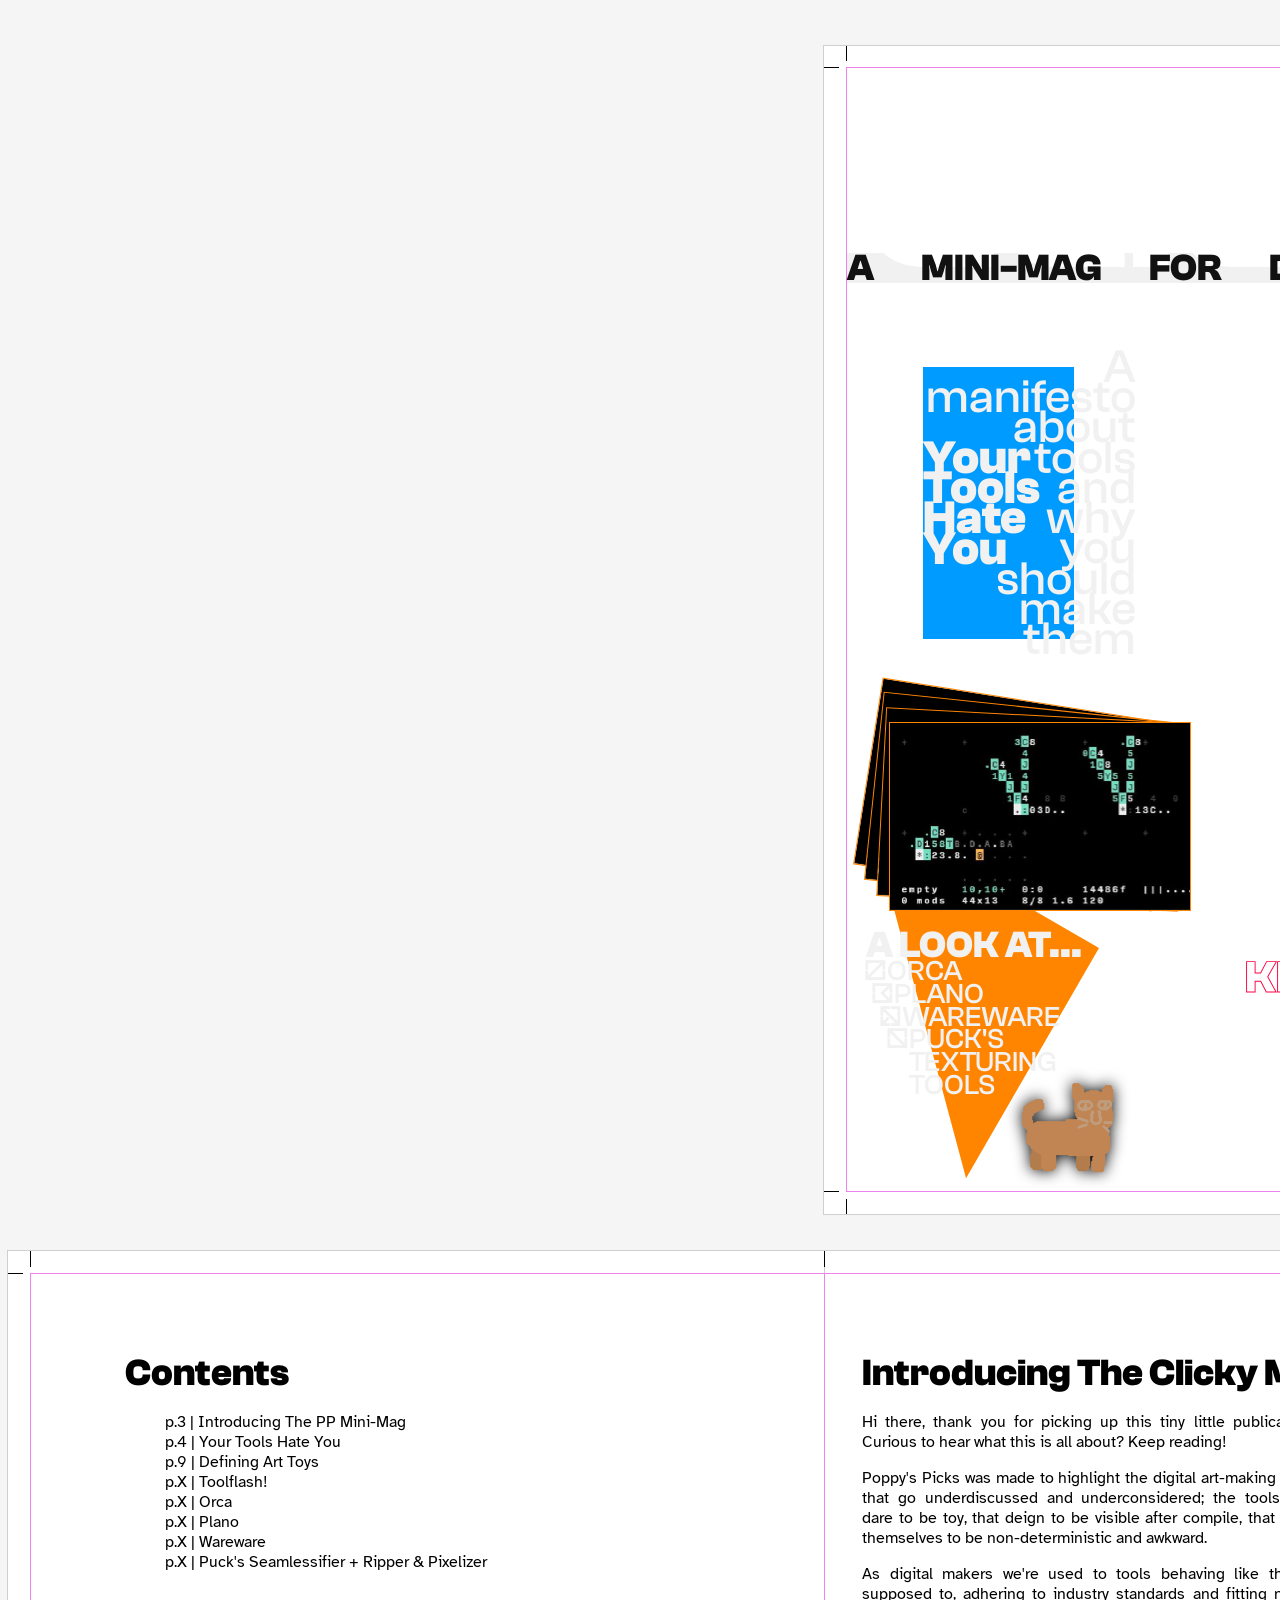
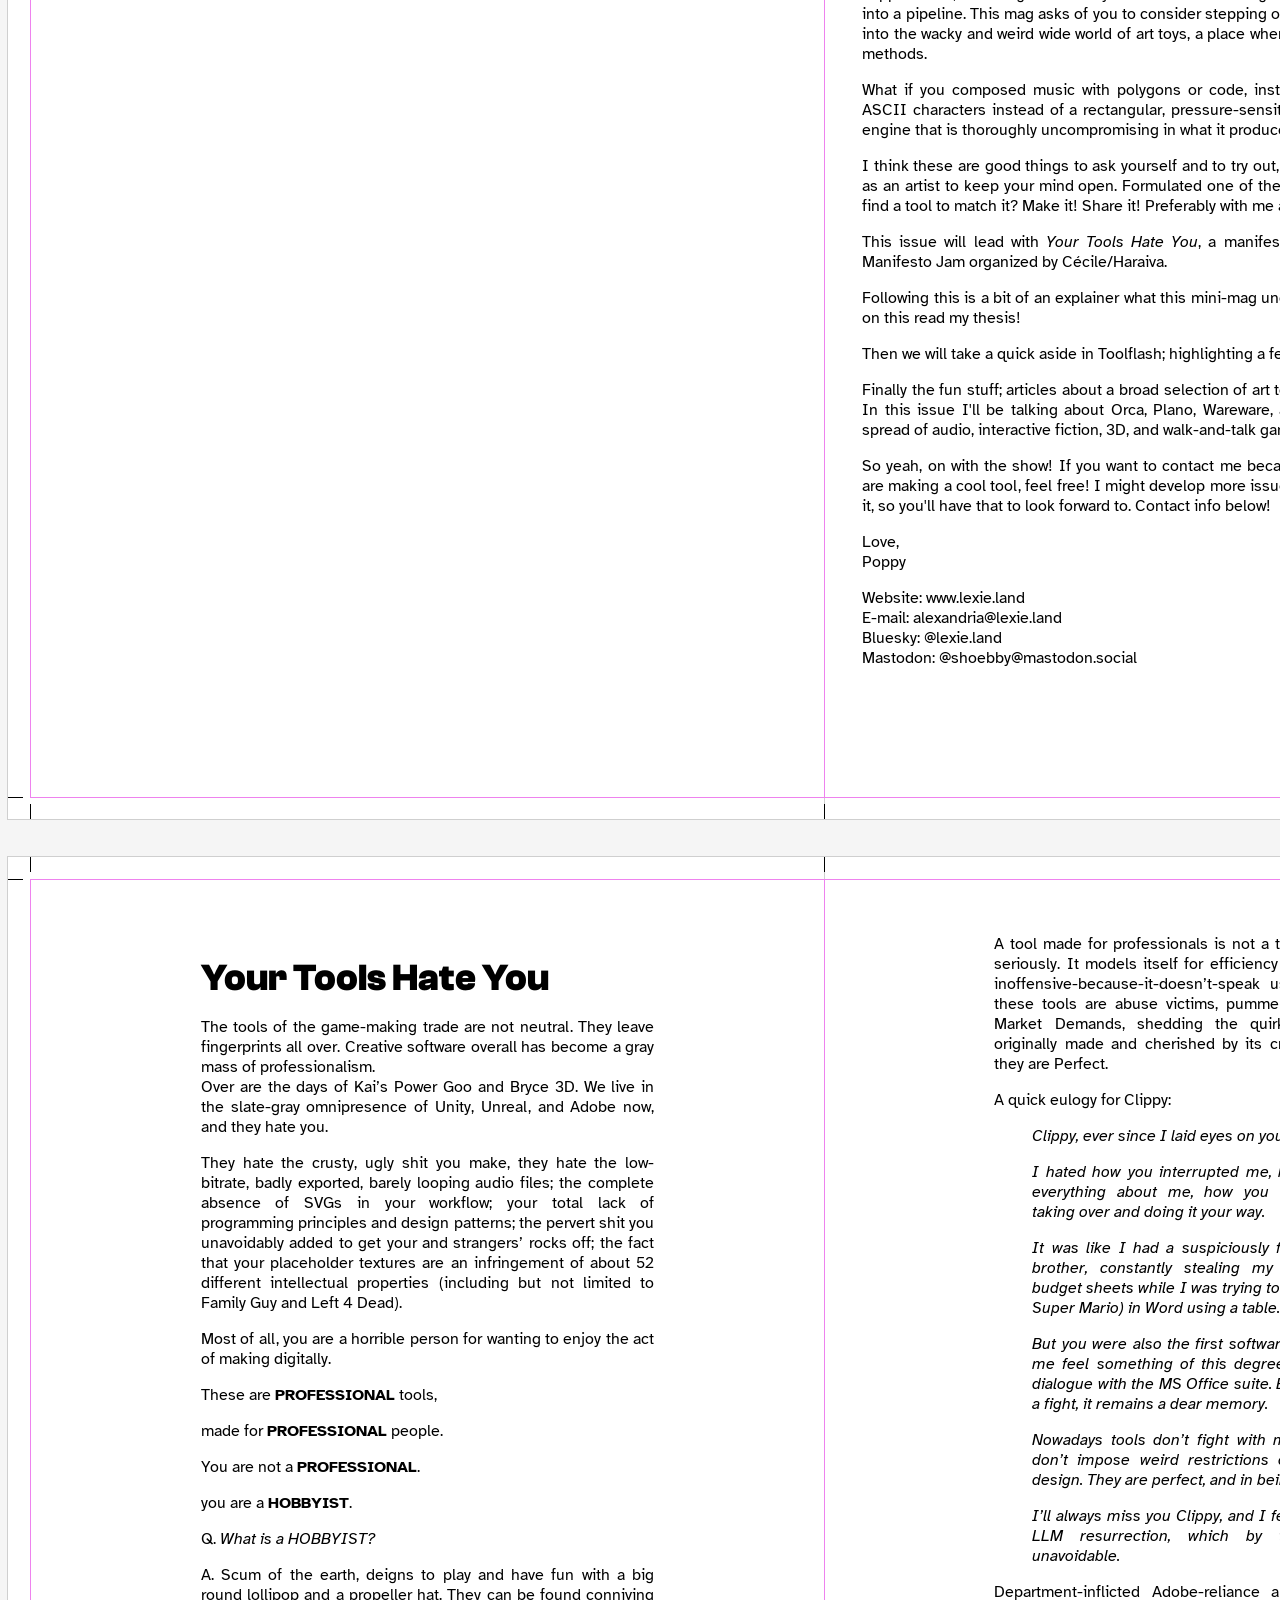
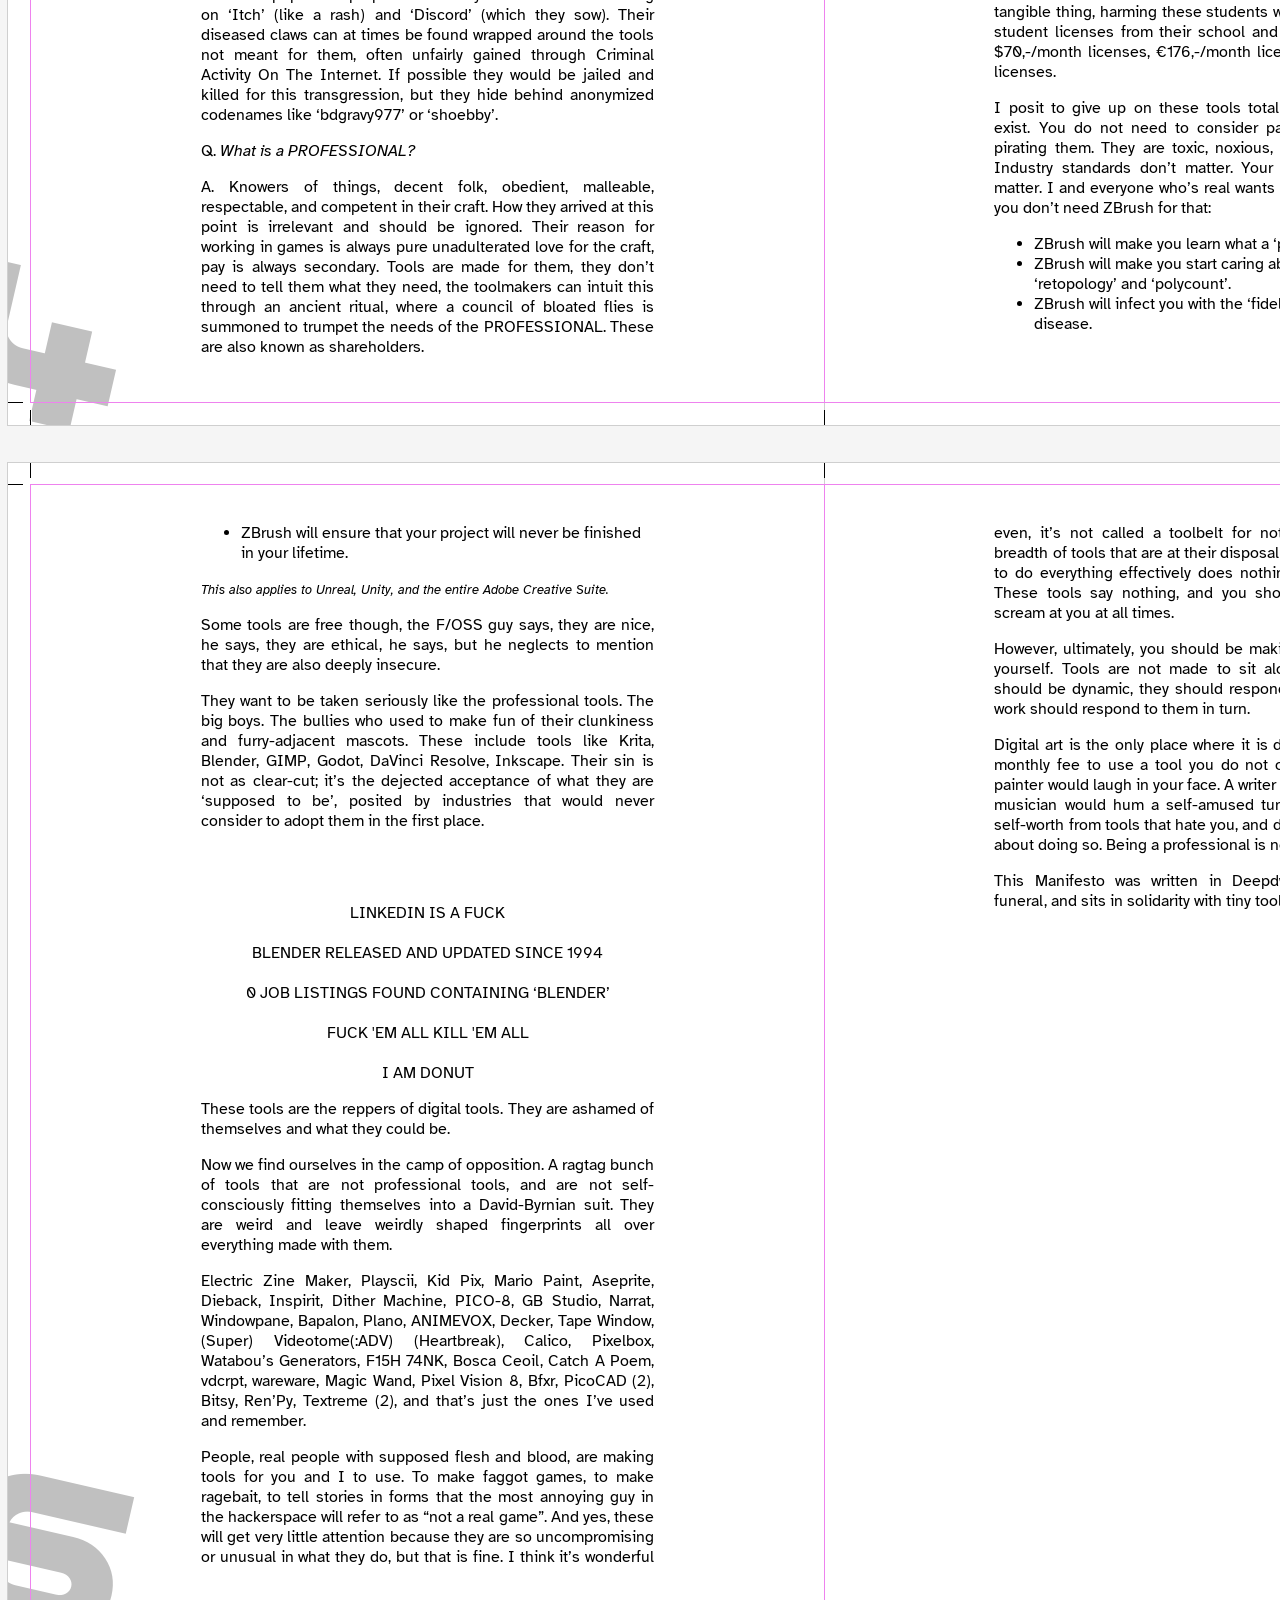
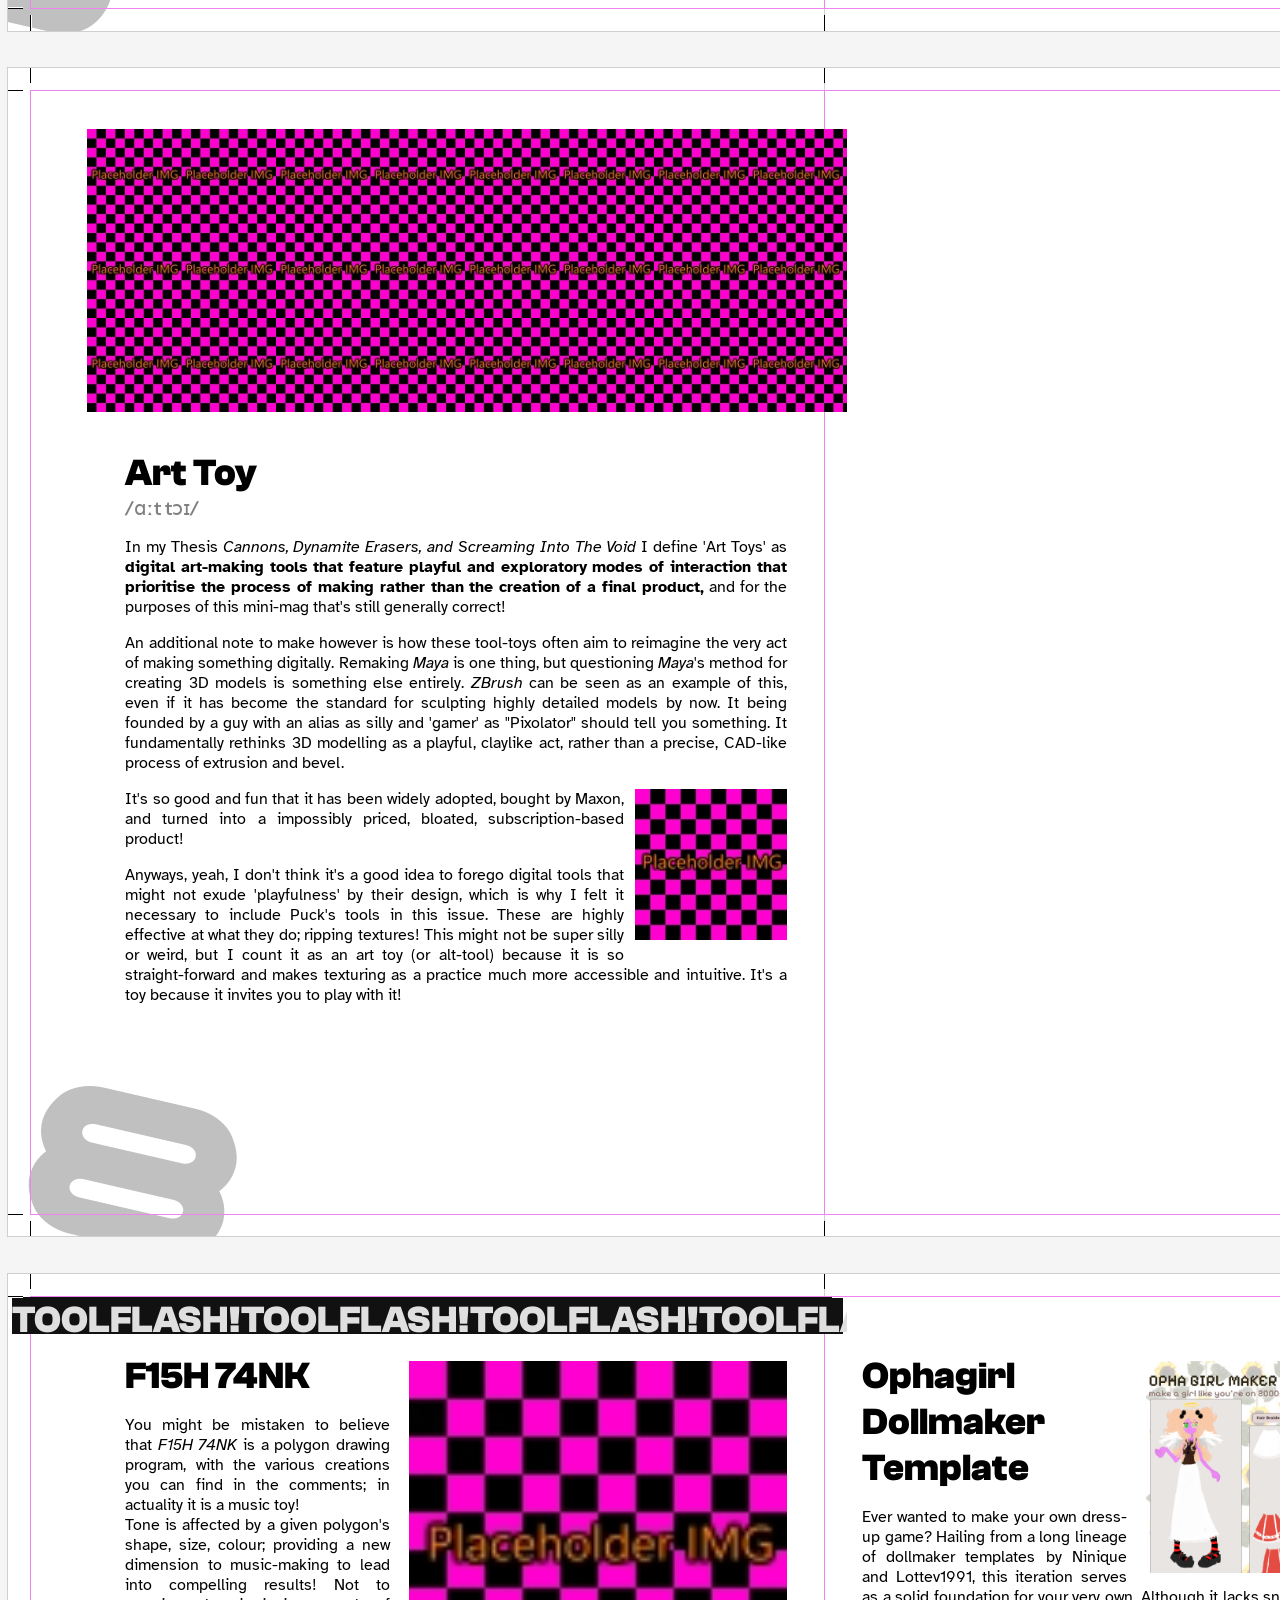
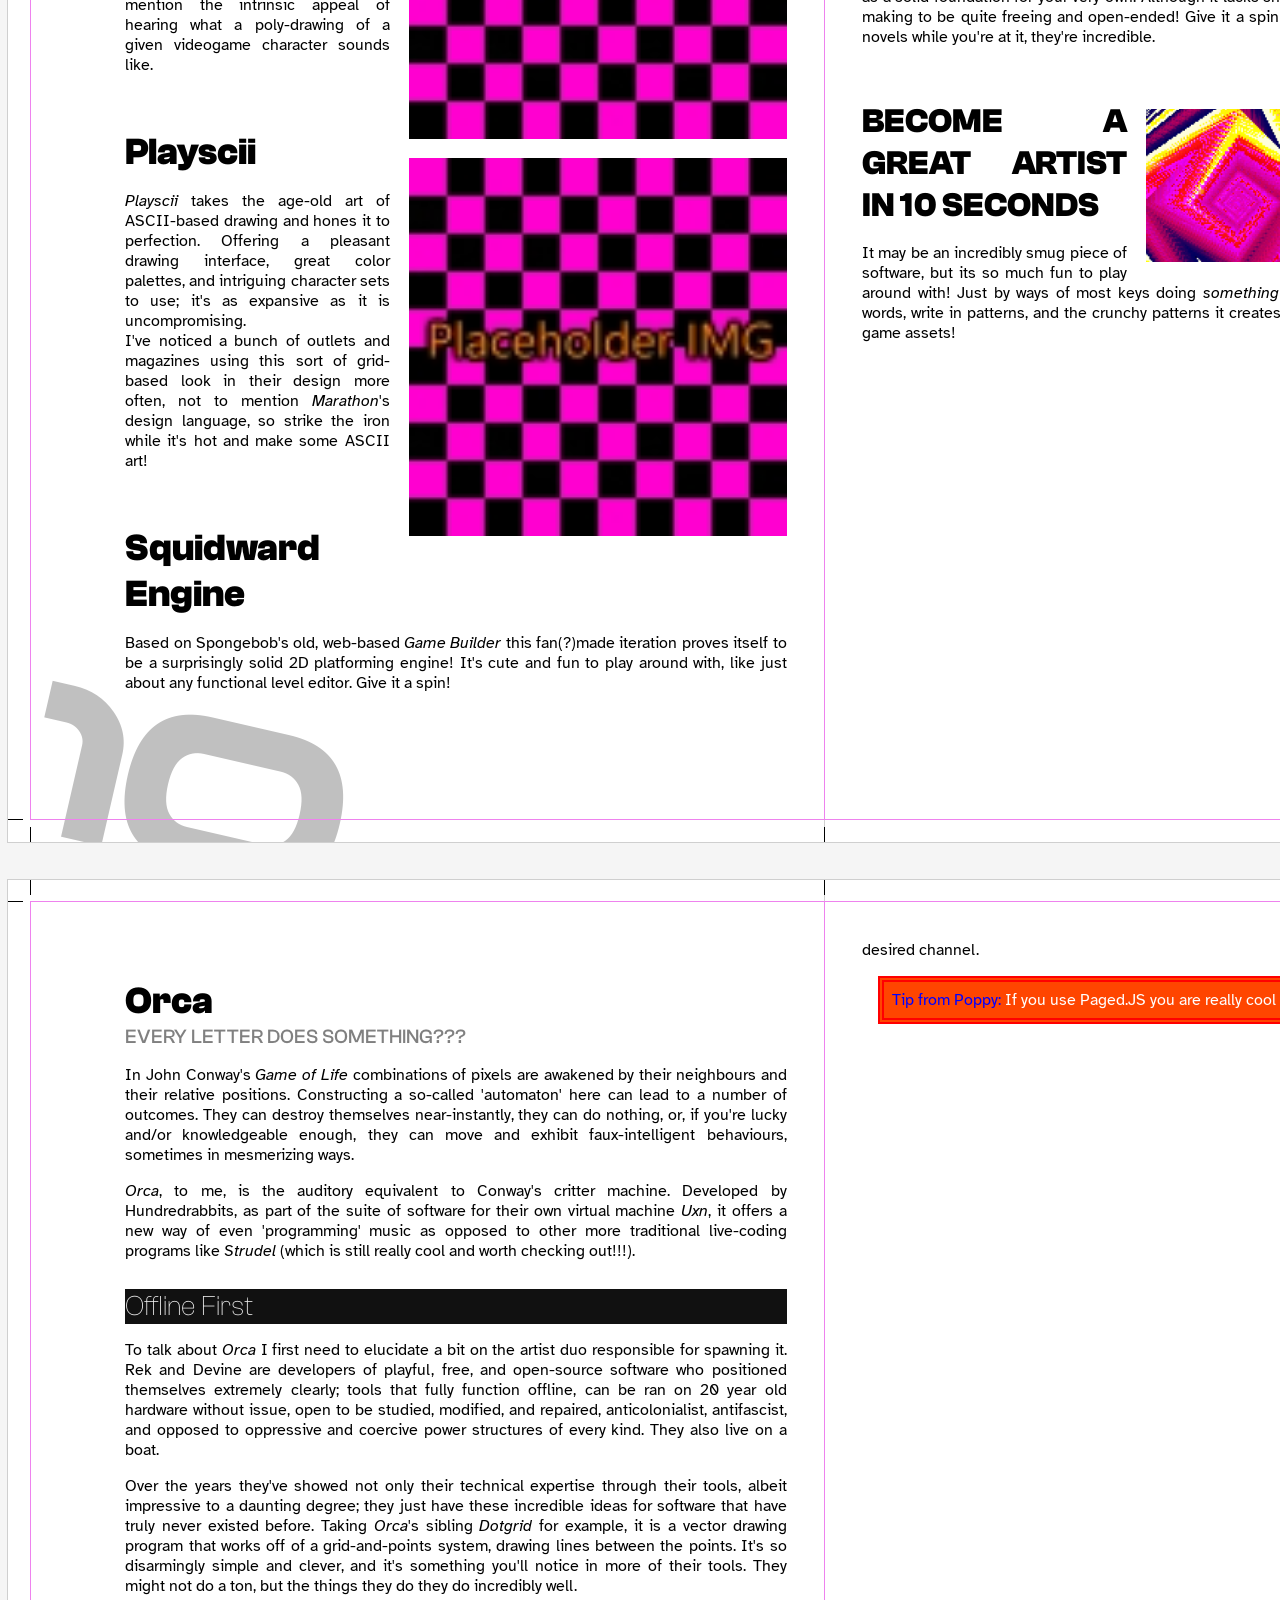
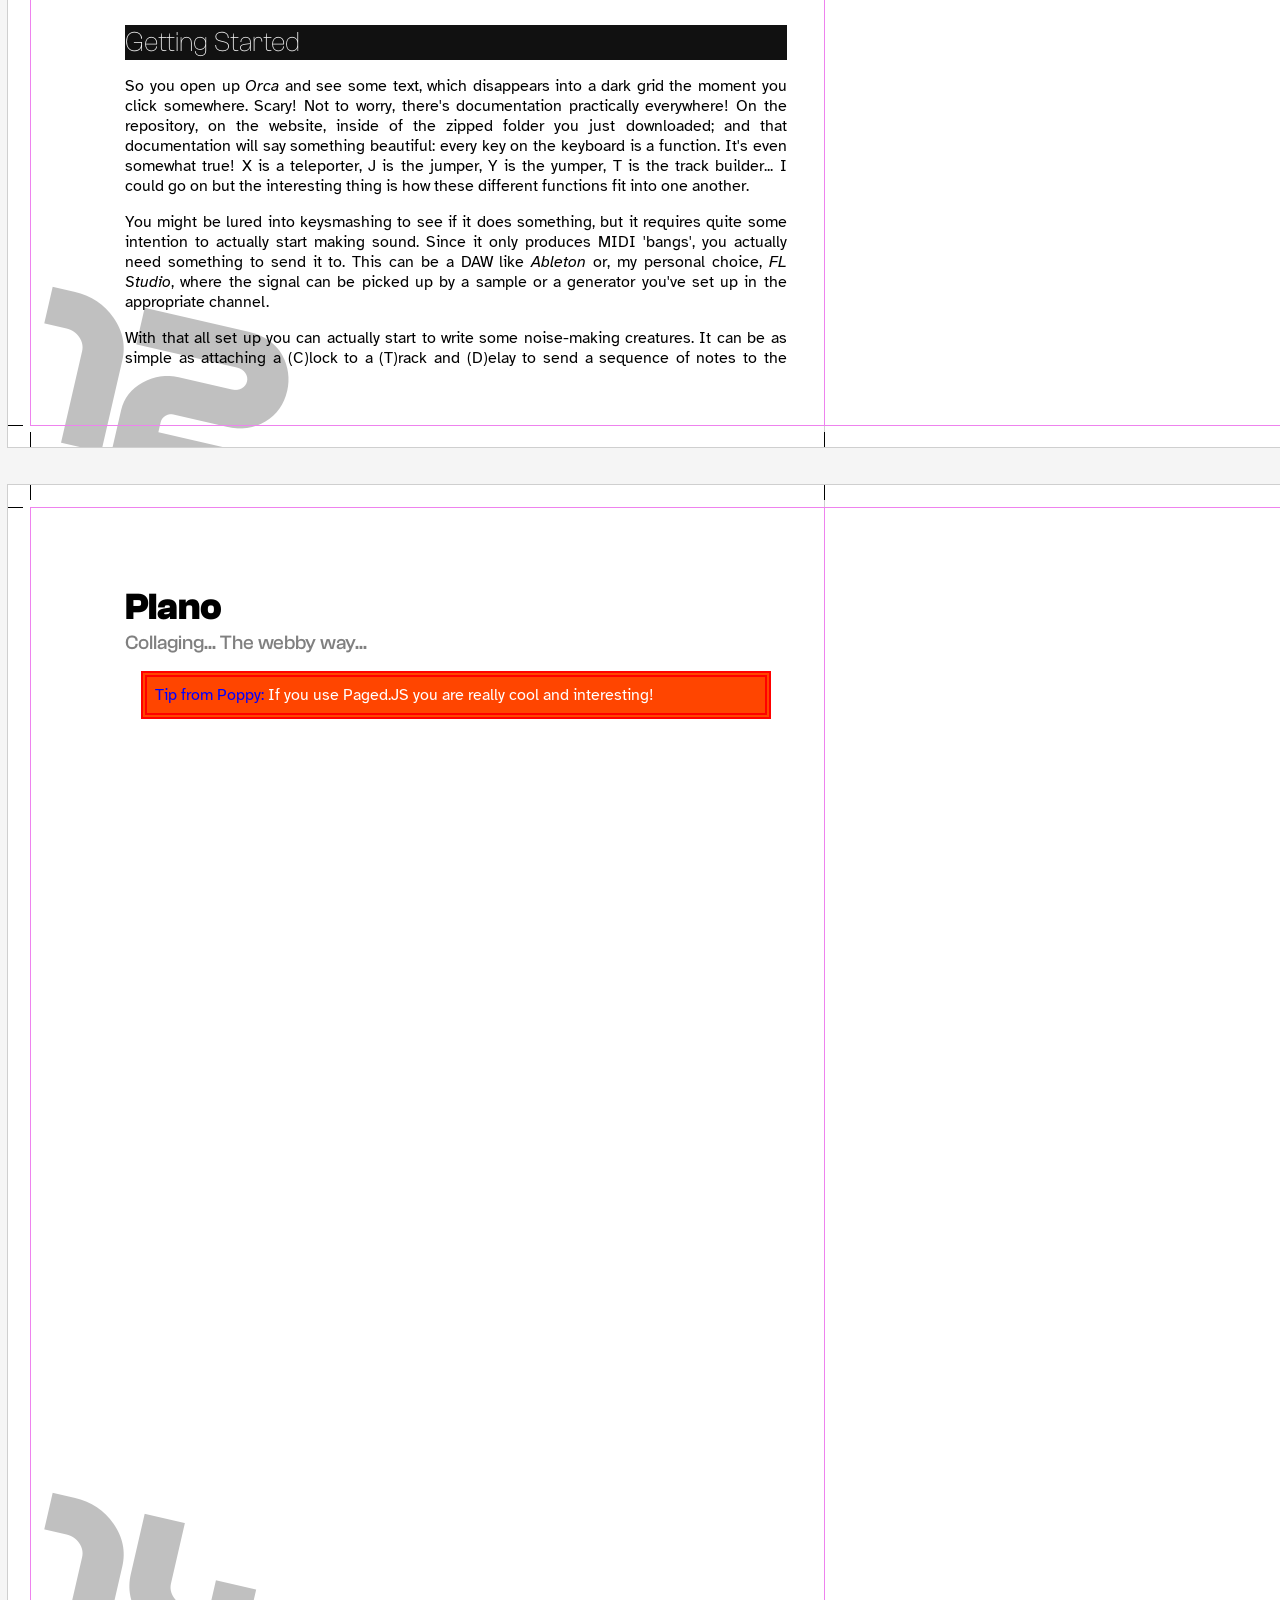
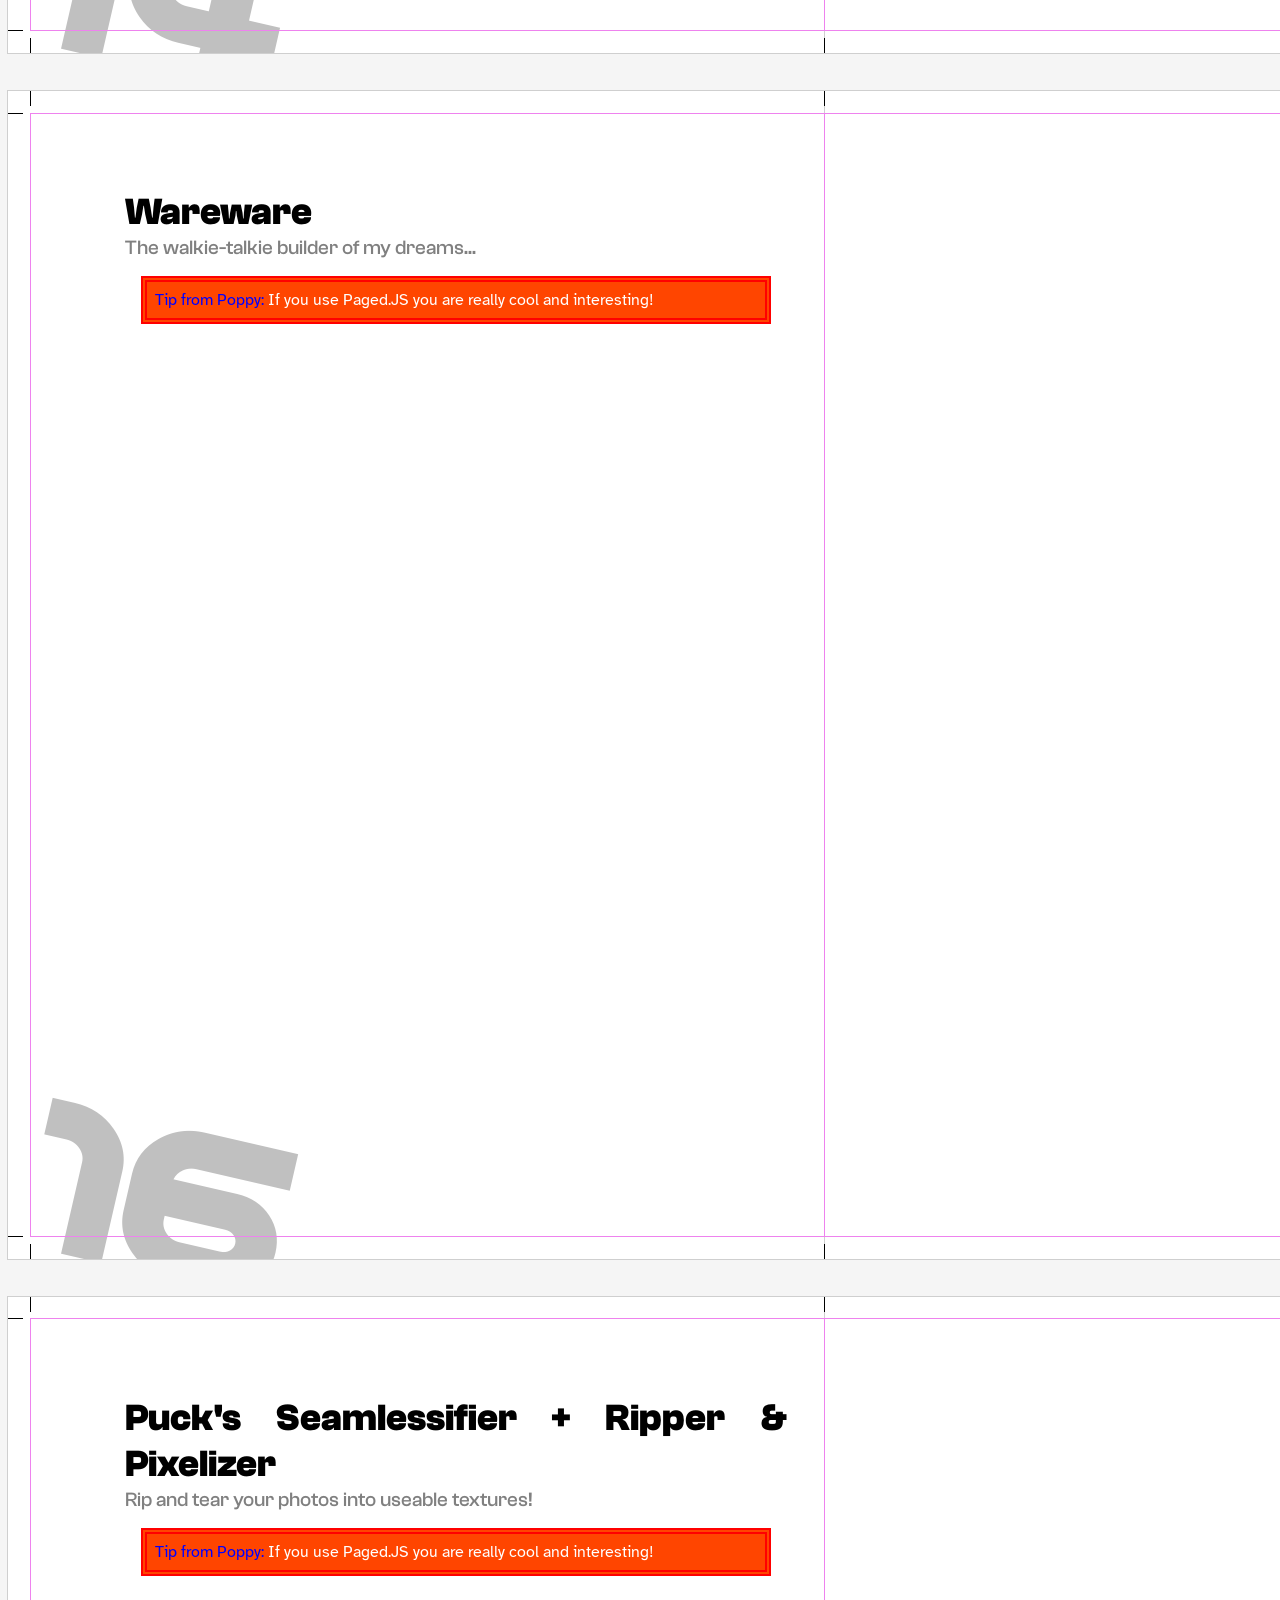
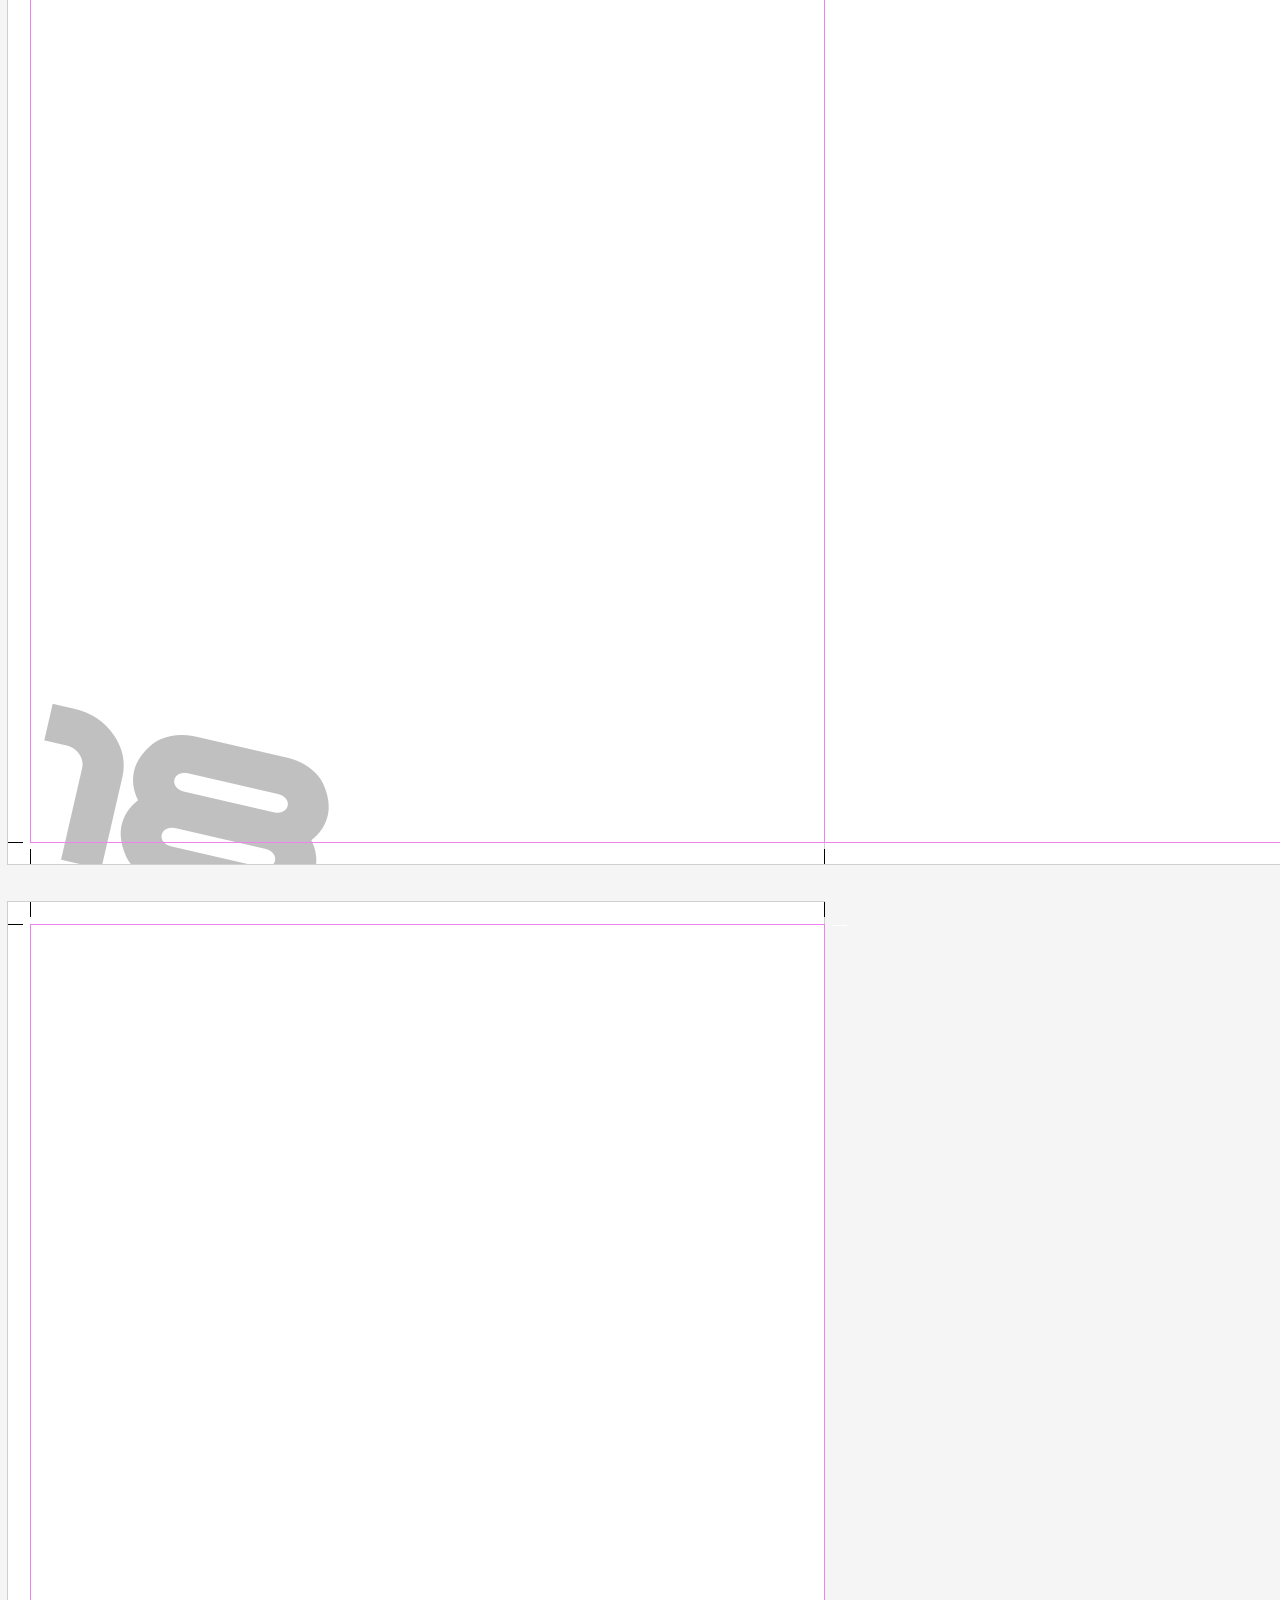
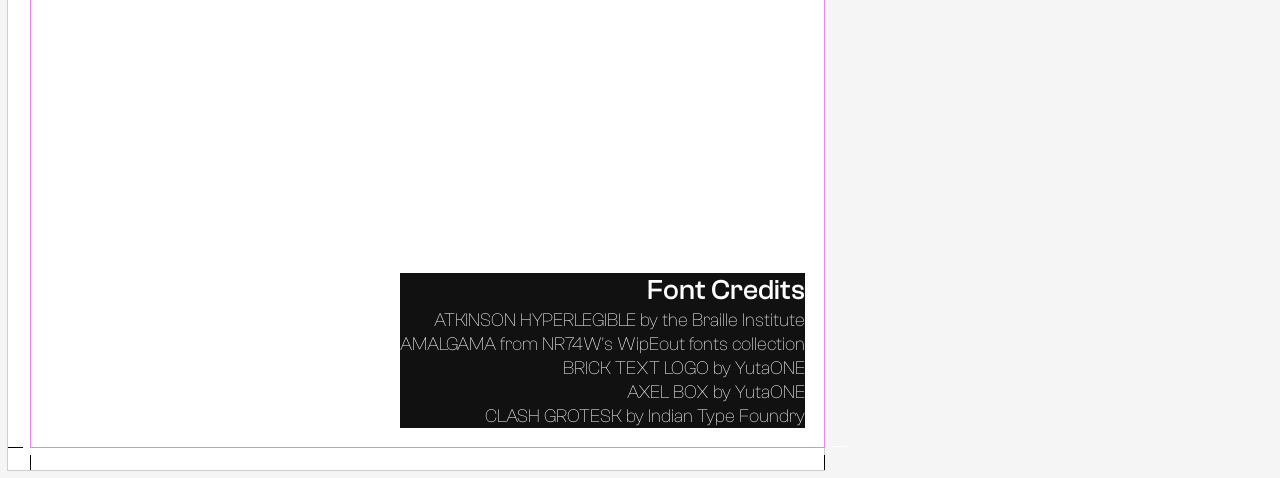
==== commit 5536540e: "waow so productive" ====
--- a/index.html
+++ b/index.html
@@ -72,7 +72,7 @@
 
         <p>This issue will lead with <i>Your Tools Hate You</i>, a manifesto on tools which I wrote for the Manifesto Jam organized by Cécile/Haraiva.</p>
             
-        <p>Following this is a bit of an explainer what this mini-mag understands under 'art toys', with some words from my thesis and other writers.</p>
+        <p>Following this is a bit of an explainer what this mini-mag understands under 'art toys', for more on this read my thesis!</p>
         
         <p>Then we will take a quick aside in Toolflash; highlighting a few neat art toys and tools in short.</p>
 
@@ -122,7 +122,7 @@
         </p>
 
         <p>A tool made for professionals is not a toy, it wants to be taken seriously. It models itself for efficiency and drapes itself in an inoffensive-because-it-doesn’t-speak user interface. Some of these tools are abuse victims, pummeled into submission by Market Demands, shedding the quirks and sparks of joy originally made and cherished by its creators and users, until they are Perfect.</p>
-        <br>
+        
         <p>A quick eulogy for Clippy:</p>
 
         <div style="font-style: italic; margin: 0 10mm;">
@@ -190,7 +190,7 @@
 
         <p>In my Thesis <i>Cannons, Dynamite Erasers, and Screaming Into The Void</i> I define 'Art Toys' as <b>digital art-making tools that feature playful and exploratory modes of interaction that prioritise the process of making rather than the creation of a final product,</b> and for the purposes of this mini-mag that's still generally correct!</p>
 
-        <p>An additional note to make however is how these tool-toys often aim to reimagine the very act of making something digitally. Remaking Maya is one thing, but questioning Maya's method for creating 3D models is something else entirely. ZBrush can be seen as an example of this, even if it has become the standard for sculpting highly detailed models by now. It being founded by a guy with an alias as silly and 'gamer' as "Pixolator" should tell you something. It fundamentally rethinks 3D modelling as a playful, claylike act, rather than a precise, CAD-like process of extrusion and bevel.</p>
+        <p>An additional note to make however is how these tool-toys often aim to reimagine the very act of making something digitally. Remaking <i>Maya</i> is one thing, but questioning <i>Maya</i>'s method for creating 3D models is something else entirely. <i>ZBrush</i> can be seen as an example of this, even if it has become the standard for sculpting highly detailed models by now. It being founded by a guy with an alias as silly and 'gamer' as "Pixolator" should tell you something. It fundamentally rethinks 3D modelling as a playful, claylike act, rather than a precise, CAD-like process of extrusion and bevel.</p>
 
         <p>
             <img src="./assets/placeholder.jpg" style="float: right; margin: 0 0 3mm 3mm; width: 40mm;">
@@ -198,18 +198,83 @@
         </p>
 
         <p>
-            Anyways, yeah, I don't think it's a good idea to forego digital tools that might not exude 'playfulness' by their design, which is why I felt it necessary to include Puck's tools. These are highly effective at what they do; ripping textures! This might not be super silly or weird, but I count it as an art toy (or alt-tool) because it is so straight-forward and makes texturing as a practice much more accessible and intuitive. It's a toy because it invites you to play with it!
-        </p>
-    </section>
-
-    <section class="spread">
-        <p class="title">Toolflash!</p>
-
+            Anyways, yeah, I don't think it's a good idea to forego digital tools that might not exude 'playfulness' by their design, which is why I felt it necessary to include Puck's tools in this issue. These are highly effective at what they do; ripping textures! This might not be super silly or weird, but I count it as an art toy (or alt-tool) because it is so straight-forward and makes texturing as a practice much more accessible and intuitive. It's a toy because it invites you to play with it!
+        </p>
+    </section>
+
+    <section class="onepage ad">
+
+    </section>
+
+    <section class="onepage" id="toolflash">
+            <p class="title">TOOLFLASH!TOOLFLASH!TOOLFLASH!TOOLFLASH!TOOLFLASH!TOOLFLASH!TOOLFLASH!TOOLFLASH!TOOLFLASH!</p>
+
+            <div class="flash fishtank">
+                <img src="./assets/placeholder.jpg">
+                <p class="tooltitle">F15H 74NK</p>
+                <p>You might be mistaken to believe that <i>F15H 74NK</i> is a polygon drawing program, with the various creations you can find in the comments; in actuality it is a music toy!<br>
+                Tone is affected by a given polygon's shape, size, colour; providing a new dimension to music-making to lead into compelling results! Not to mention the intrinsic appeal of hearing what a poly-drawing of a given videogame character sounds like.</p>
+            </div>
+
+            <div class="flash playscii">
+                <img src="./assets/placeholder.jpg">
+                <p class="tooltitle">Playscii</p>
+                <p>
+                    <i>Playscii</i> takes the age-old art of ASCII-based drawing and hones it to perfection. Offering a pleasant drawing interface, great color palettes, and intriguing character sets to use; it's as expansive as it is uncompromising.<br>
+                    I've noticed a bunch of outlets and magazines using this sort of grid-based look in their design more often, not to mention <i>Marathon</i>'s design language, so strike the iron while it's hot and make some ASCII art!
+                </p>
+            </div>
+
+            <div class="flash squidward">
+                <img src="./assets/placeholder.jpg">
+                <p class="tooltitle">Squidward Engine</p>
+                <p>
+                    Based on Spongebob's old, web-based <i>Game Builder</i> this fan(?)made iteration proves itself to be a surprisingly solid 2D platforming engine! It's cute and fun to play around with, like just about any functional level editor. Give it a spin!
+                </p>
+            </div>
+
+            <div class="flash doll">
+                <img src="./assets/screenshot-doll.png">
+                <p class="tooltitle">Ophagirl Dollmaker Template</p>
+                <p>
+                    Ever wanted to make your own dress-up game? Hailing from a long lineage of dollmaker templates by Ninique and Lottev1991, this iteration serves as a solid foundation for your very own. Although it lacks snapping, I find the snap-less way of making to be quite freeing and open-ended! Give it a spin and check out the creator's visual novels while you're at it, they're incredible.
+                </p>
+            </div>
+
+            <div class="flash artist">
+                <img src="./assets/screenshot-artist.png">
+                <p class="tooltitle">BECOME A GREAT ARTIST IN 10 SECONDS</p>
+                <p>
+                    It may be an incredibly smug piece of software, but its so much fun to play around with! Just by ways of most keys doing <i>something</i> means that you can smash, write words, write in patterns, and the crunchy patterns it creates can be quite pretty and useful for game assets!
+                </p>
+            </div>
     </section>
 
     <section class="spread">
         <p class="title">Orca</p>
         <p class="subtitle">EVERY LETTER DOES SOMETHING???</p>
+
+        <p>
+            In John Conway's <i>Game of Life</i> combinations of pixels are awakened by their neighbours and their relative positions. Constructing a so-called 'automaton' here can lead to a number of outcomes. They can destroy themselves near-instantly, they can do nothing, or, if you're lucky and/or knowledgeable enough, they can move and exhibit faux-intelligent behaviours, sometimes in mesmerizing ways.
+        </p>
+        <p>
+            <i>Orca</i>, to me, is the auditory equivalent to Conway's critter machine. Developed by Hundredrabbits, as part of the suite of software for their own virtual machine <i>Uxn</i>, it offers a new way of even 'programming' music as opposed to other more traditional live-coding programs like <i>Strudel</i> (which is still really cool and worth checking out!!!).
+        </p>
+
+        <p class="header">Offline First</p>
+        <p>
+            To talk about <i>Orca</i> I first need to elucidate a bit on the artist duo responsible for spawning it. Rek and Devine are developers of playful, free, and open-source software who positioned themselves extremely clearly; tools that fully function offline, can be ran on 20 year old hardware without issue, open to be studied, modified, and repaired, anticolonialist, antifascist, and opposed to oppressive and coercive power structures of every kind. They also live on a boat.
+        </p>
+        <p>
+            Over the years they've showed not only their technical expertise through their tools, albeit impressive to a daunting degree; they just have these incredible ideas for software that have truly never existed before. Taking <i>Orca</i>'s sibling <i>Dotgrid</i> for example, it is a vector drawing program that works off of a grid-and-points system, drawing lines between the points. It's so disarmingly simple and clever, and it's something you'll notice in more of their tools. They might not do a ton, but the things they do they do incredibly well.
+        </p>
+
+        <p class="header">Getting Started</p>
+        <p>So you open up <i>Orca</i> and see some text, which disappears into a dark grid the moment you click somewhere. Scary! Not to worry, there's documentation practically everywhere! On the repository, on the website, inside of the zipped folder you just downloaded; and that documentation will say something beautiful: every key on the keyboard is a function. It's even somewhat true! X is a teleporter, J is the jumper, Y is the yumper, T is the track builder... I could go on but the interesting thing is how these different functions fit into one another.</p>
+
+        <p>You might be lured into keysmashing to see if it does something, but it requires quite some intention to actually start making sound. Since it only produces MIDI 'bangs', you actually need something to send it to. This can be a DAW like <i>Ableton</i> or, my personal choice, <i>FL Studio</i>, where the signal can be picked up by a sample or a generator you've set up in the appropriate channel.</p>
+
+        <p>With that all set up you can actually start to write some noise-making creatures. It can be as simple as attaching a (C)lock to a (T)rack and (D)elay to send a sequence of notes to the desired channel.</p>
 
         <div class="tip">
             If you use Paged.JS you are really cool and interesting!
--- a/style.css
+++ b/style.css
@@ -68,6 +68,7 @@
     margin-right: 10mm;
 
     @bottom-left-corner {
+        font-family: 'amalgama';
         content: counter(page);
         font-size: 12em;
         color: silver;
@@ -82,6 +83,7 @@
     margin-right: 25mm;
 
     @bottom-right-corner {
+        font-family: 'amalgama';
         content: counter(page);
         font-size: 12em;
         color: silver;
@@ -164,6 +166,7 @@
 
 .spread {
     break-before: left;
+    text-align: justify;
 }
 
 .manifesto {
@@ -188,10 +191,19 @@
 }
 
 .subtitle {
+    font-family: 'clash-med';
     font-size: 1.25em;
     margin: 0;
 
     color: gray;
+}
+
+.header {
+    font-family: 'clash-lite';
+    font-size: 7.5mm;
+    margin-bottom: 0;
+    background-color: #111111;
+    color: #f1f1f1;
 }
 
 .portrait {
@@ -484,4 +496,55 @@
         margin-top: -20mm;
         margin-left: -5mm;
     }
+}
+
+#toolflash {
+    .title {
+        position: absolute;
+        left: -30mm;
+        top: -10mm;
+        width: 220mm;
+        height: 10mm;
+
+        font-size: 10mm;
+        text-align: left;
+        text-wrap: nowrap;
+        margin: 0;
+
+        background-color: #111111;
+        color: #dfdfdf;
+    }
+
+    .flash {
+        .tooltitle {
+            font-family: 'clash-bold';
+            font-size: 10mm;
+            margin: 0;
+        }
+        img {
+            float: right;
+            margin: 2mm 0 3mm 5mm;
+            width: 100mm;
+        }
+
+        padding: 5mm 0;
+    }
+    
+    .fishtank {
+        
+    }
+    .playscii {
+        
+    }
+    .squidward {
+
+    }
+    .doll {
+
+    }
+    .artist {
+        .tooltitle {
+            font-size: 9mm;
+        }
+    }
 }
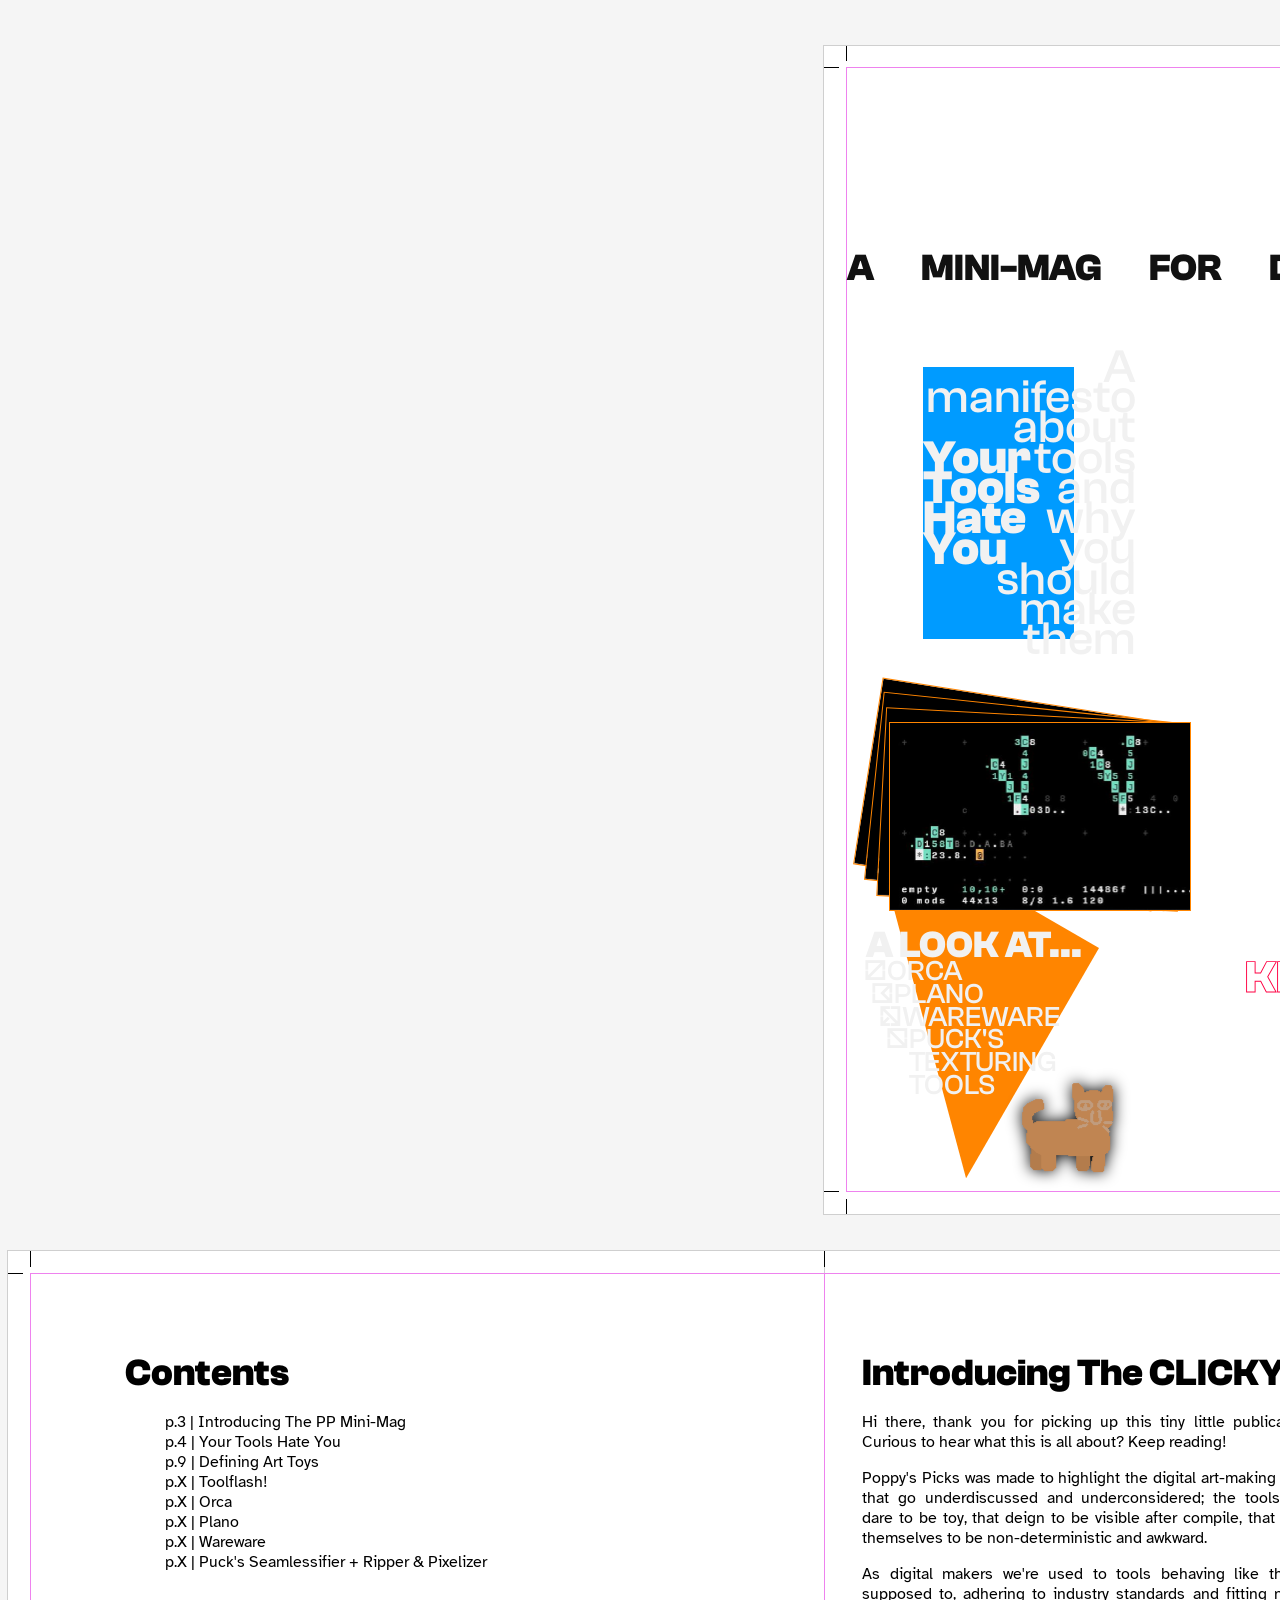
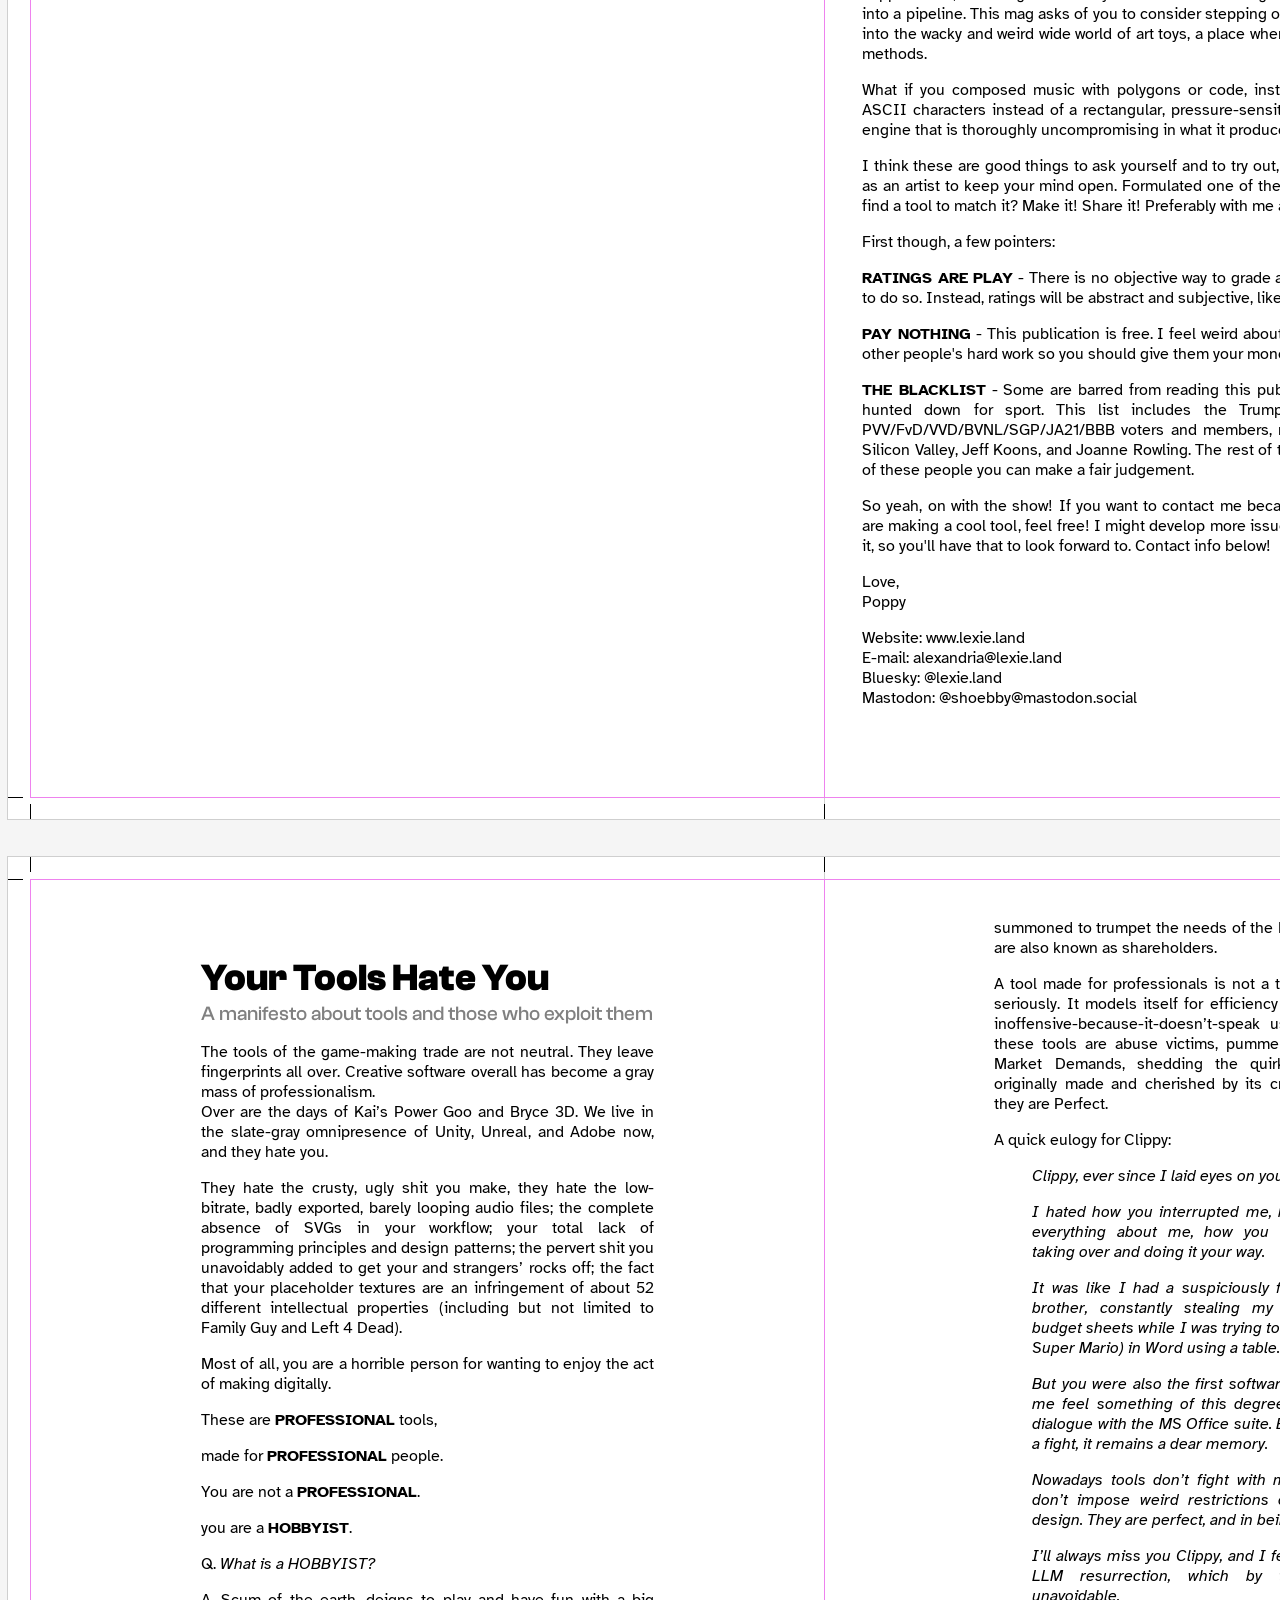
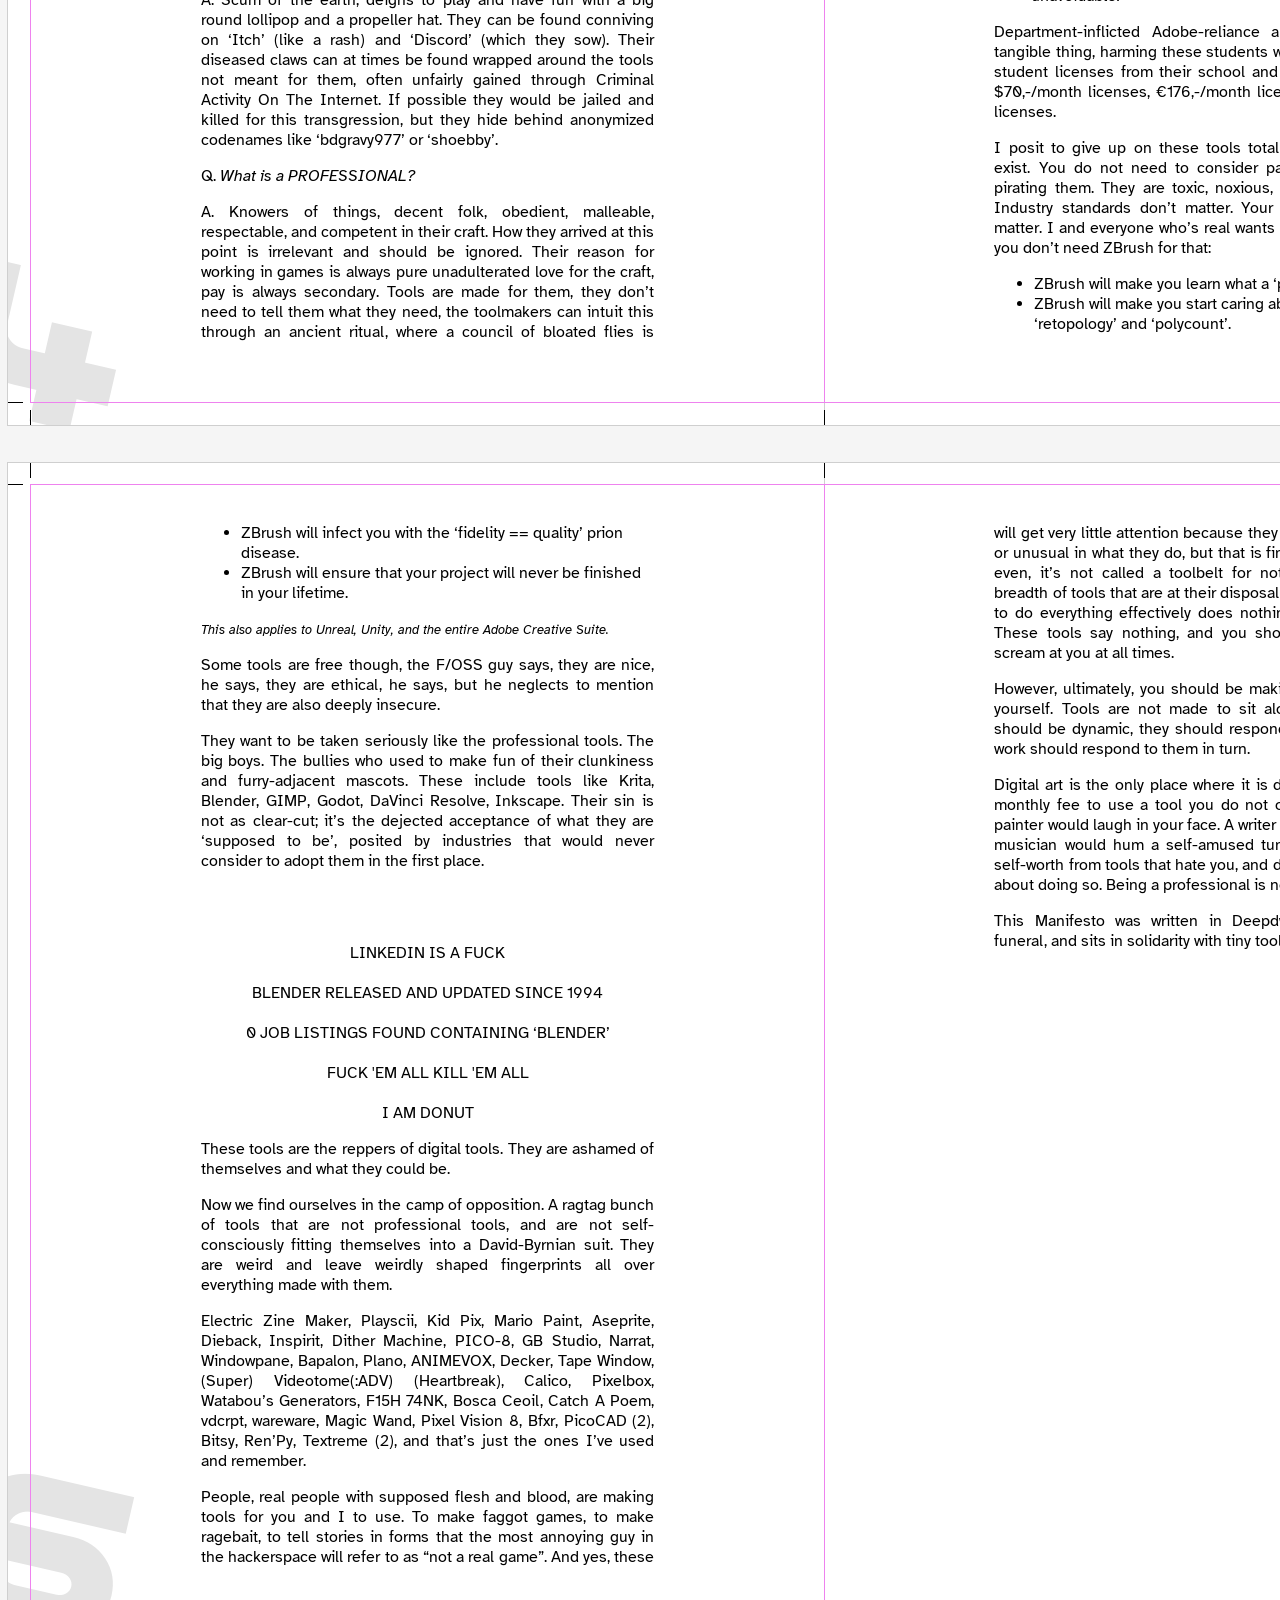
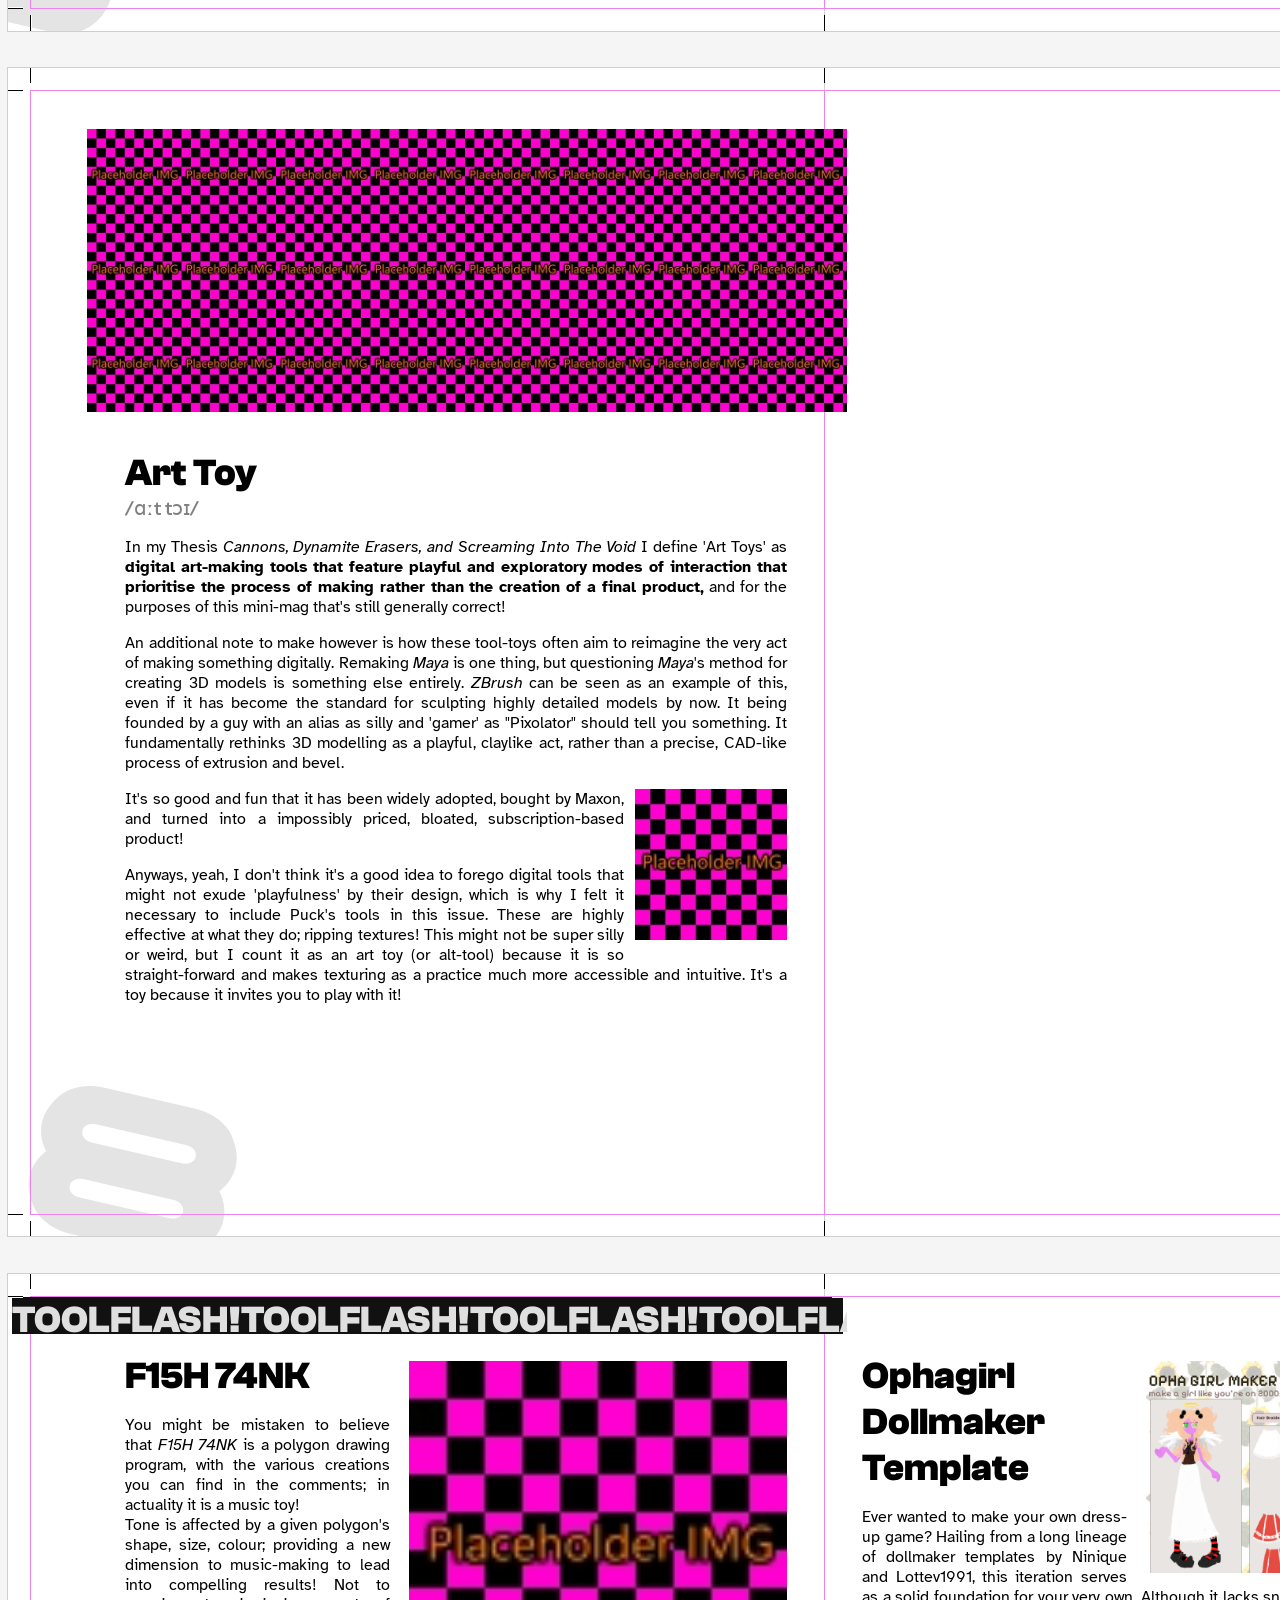
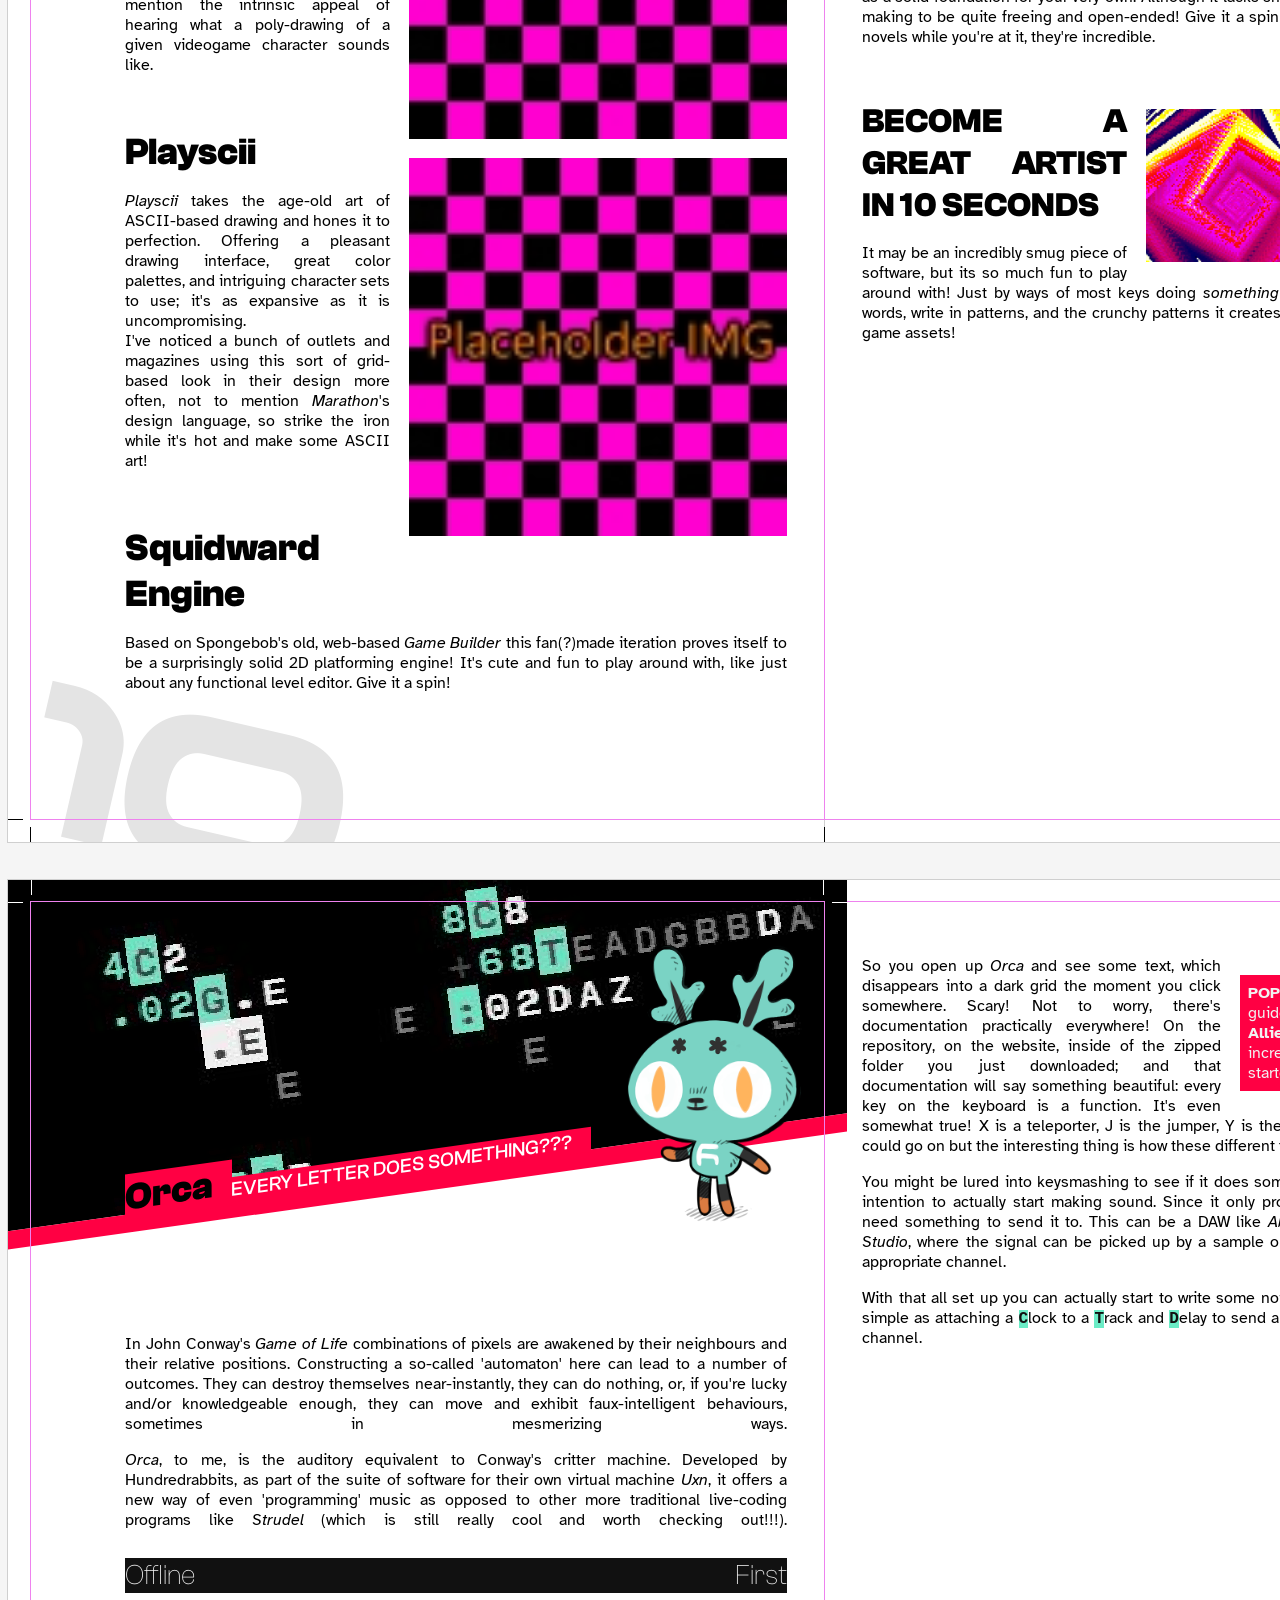
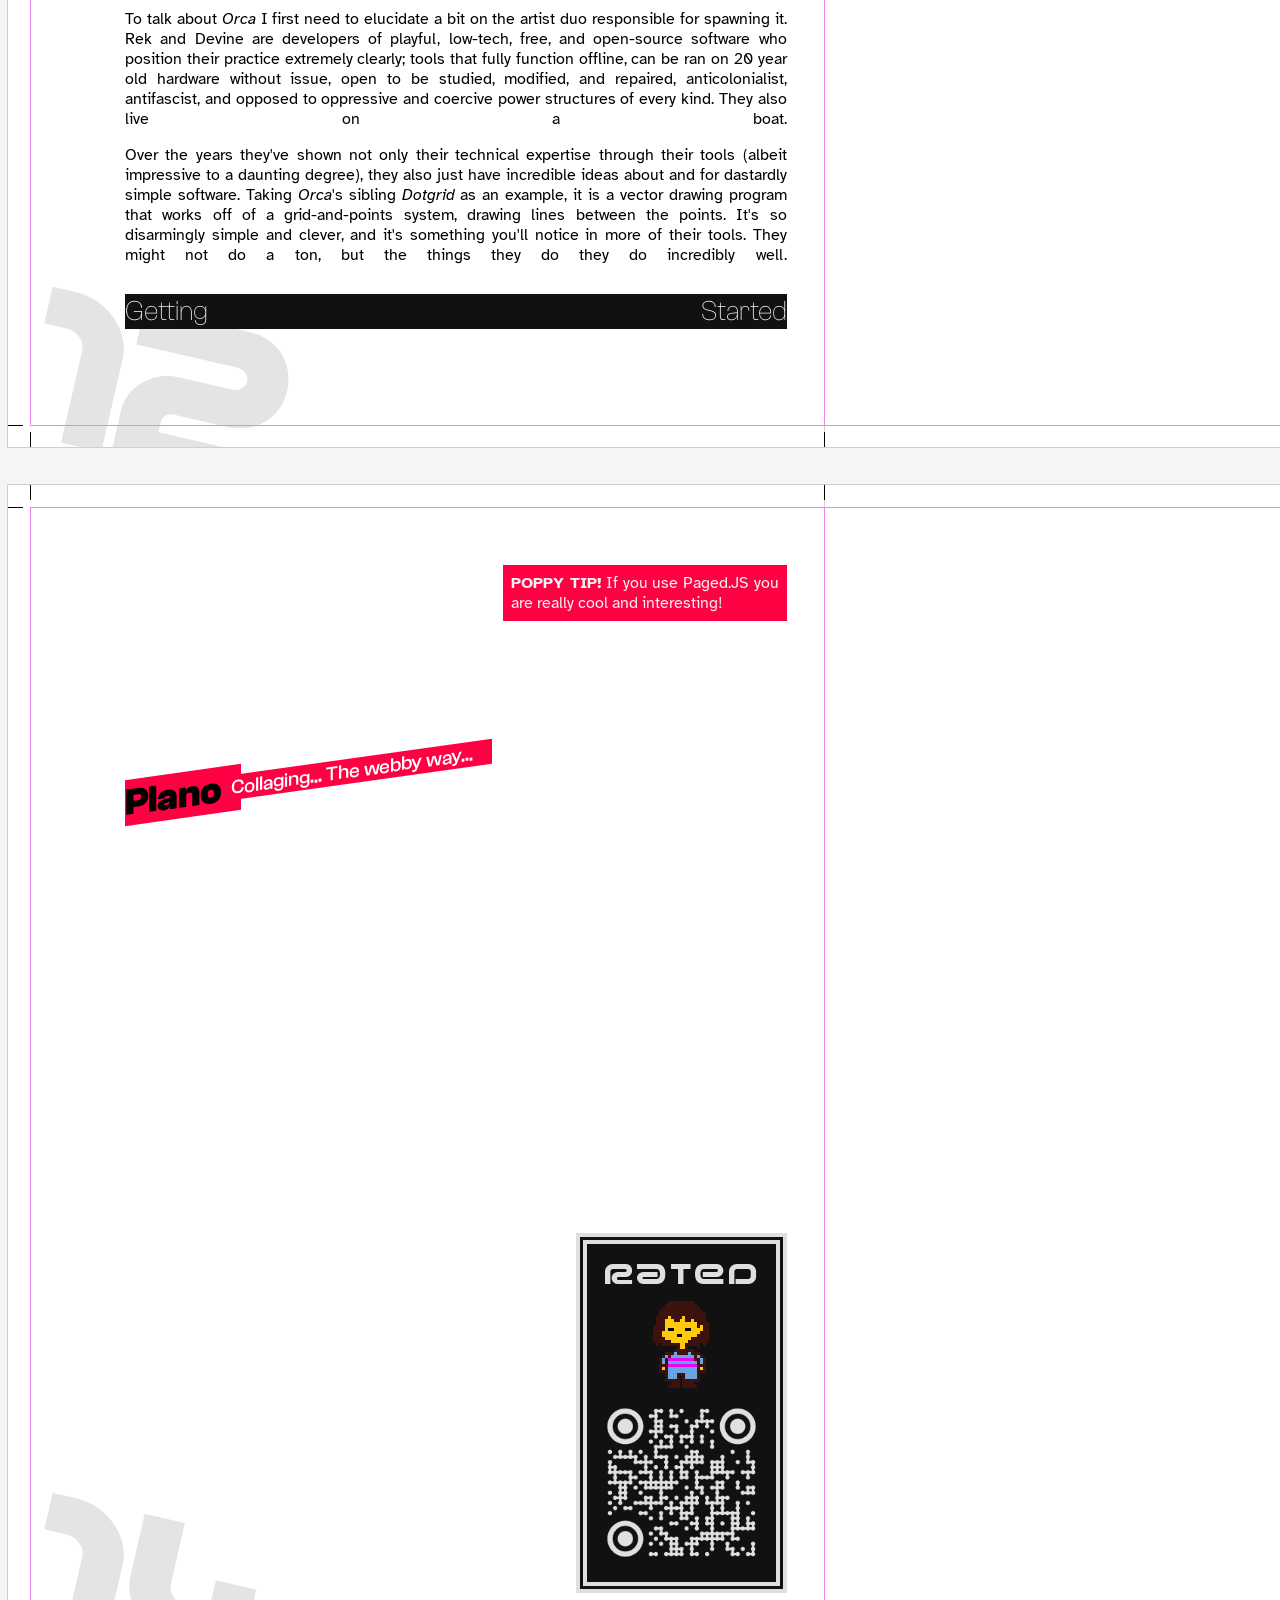
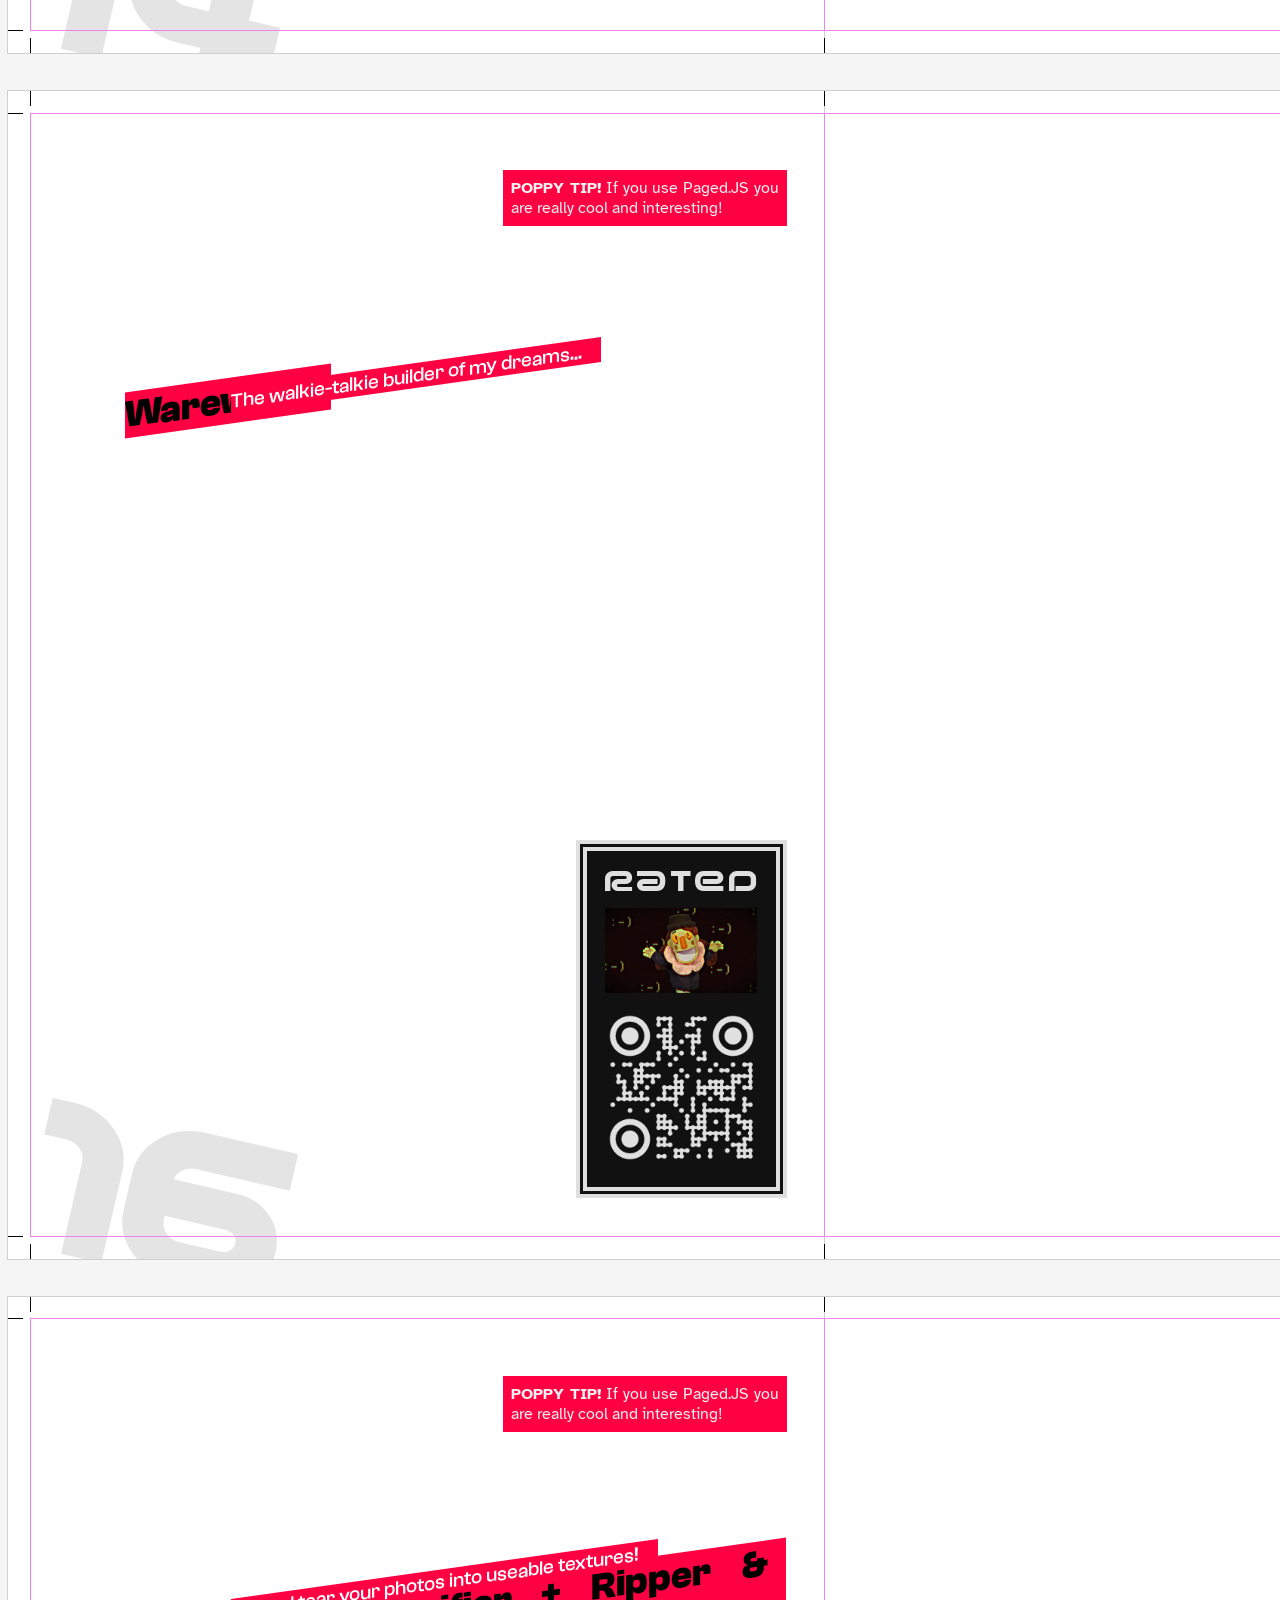
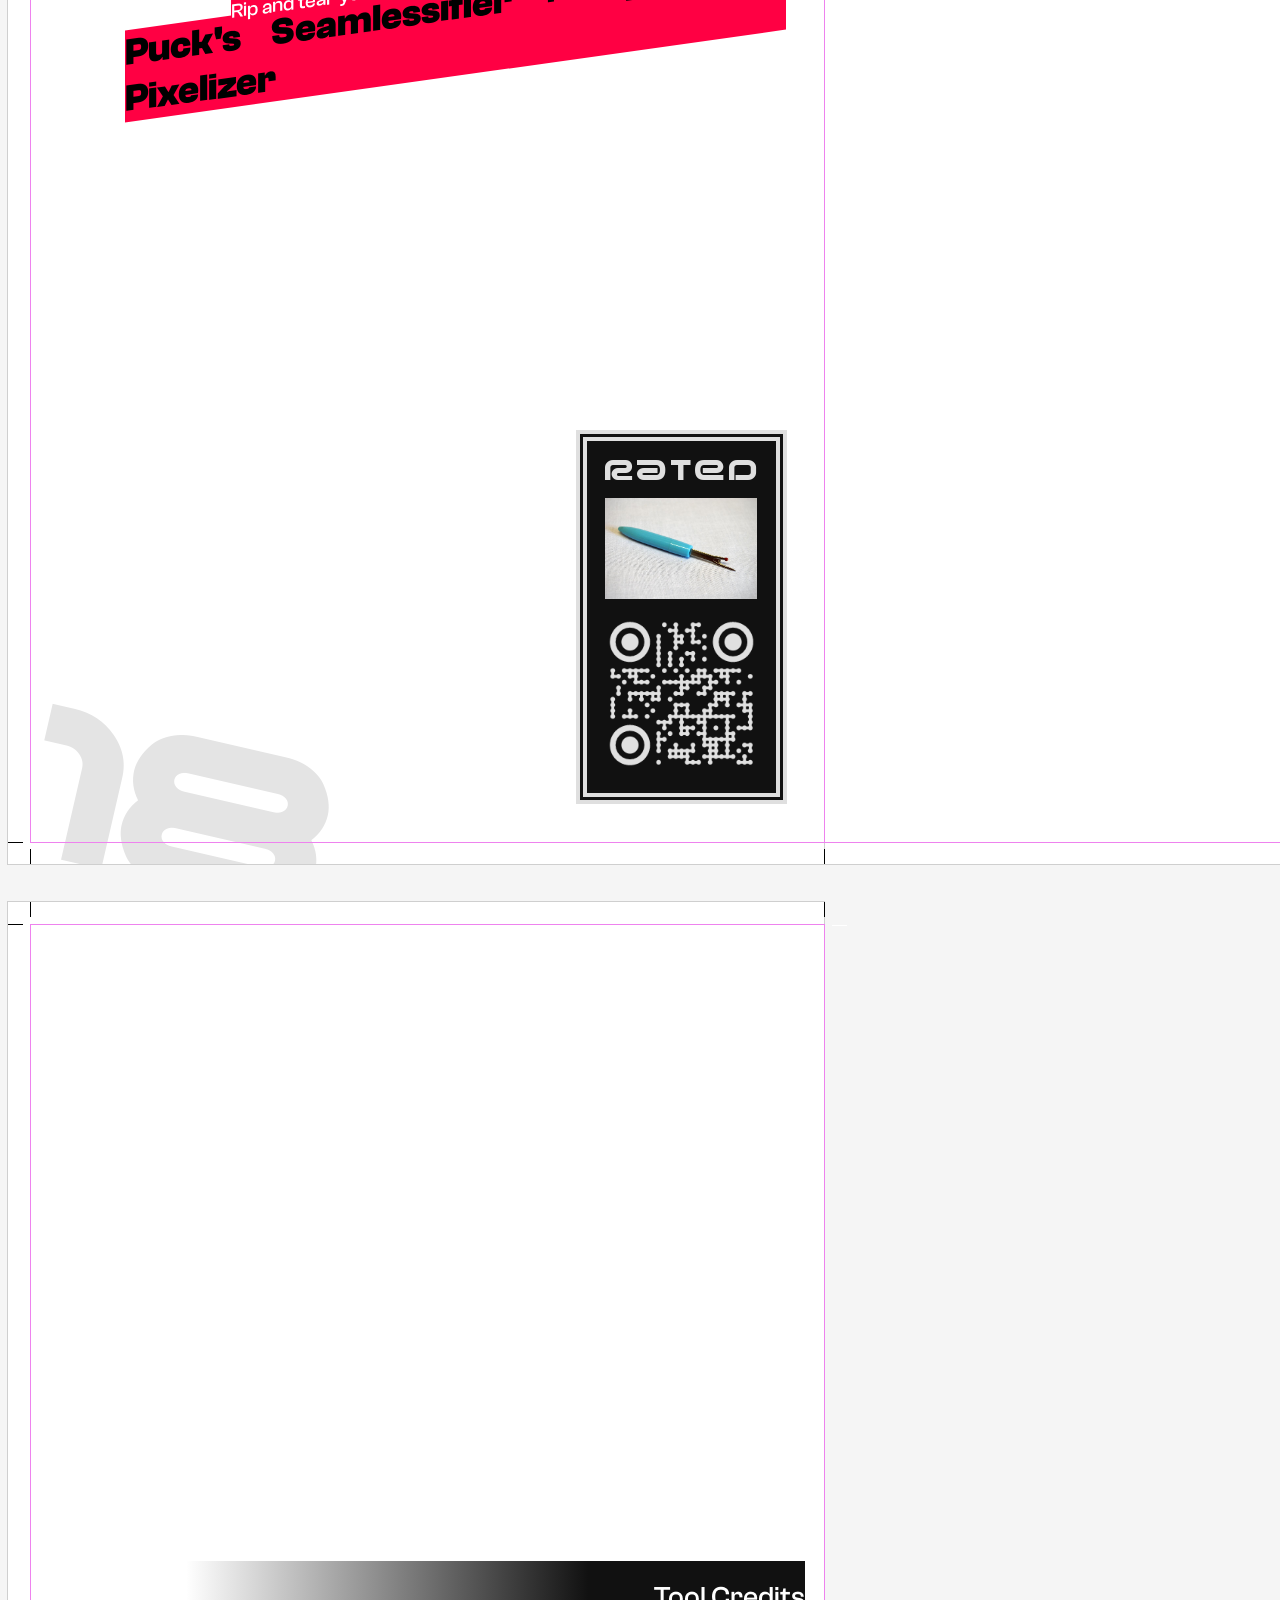
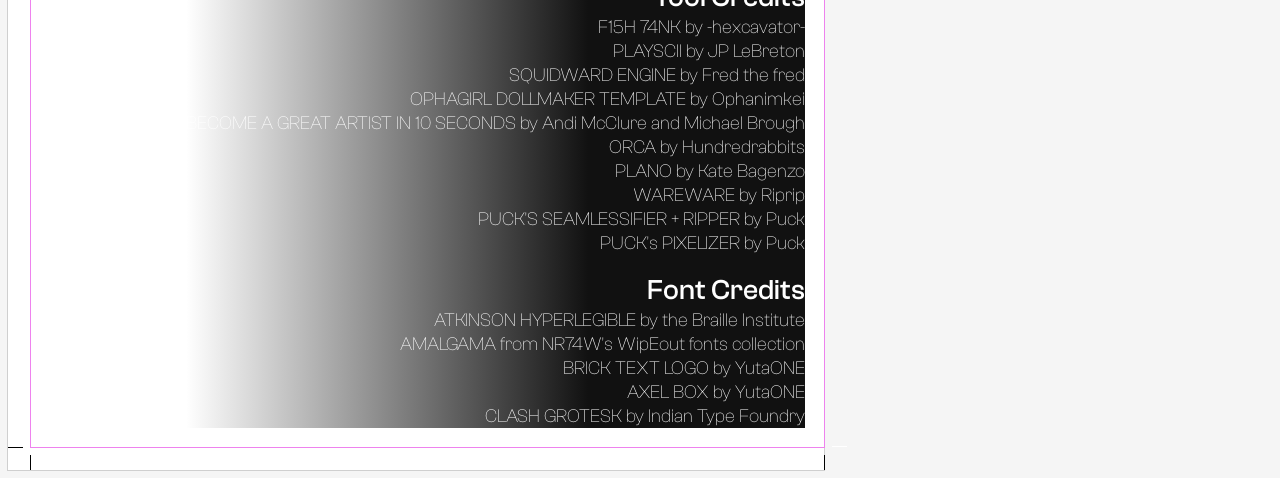
==== commit 8c3c5a2a: "jkfoinmaip rs" ====
--- a/index.html
+++ b/index.html
@@ -56,7 +56,7 @@
     </section>
 
     <section class="onepage">
-        <p class="title">Introducing The Clicky Mini-Mag</p>
+        <p class="title">Introducing The CLICKY! Mini-Mag</p>
 
         <div class="portrait"></div>
 
@@ -70,13 +70,14 @@
 
         <p>I think these are good things to ask yourself and to try out, in the end it stands to benefit you as an artist to keep your mind open. Formulated one of these questions for yourself but can't find a tool to match it? Make it! Share it! Preferably with me as well!!!</p>
 
-        <p>This issue will lead with <i>Your Tools Hate You</i>, a manifesto on tools which I wrote for the Manifesto Jam organized by Cécile/Haraiva.</p>
-            
-        <p>Following this is a bit of an explainer what this mini-mag understands under 'art toys', for more on this read my thesis!</p>
-        
-        <p>Then we will take a quick aside in Toolflash; highlighting a few neat art toys and tools in short.</p>
-
-        <p>Finally the fun stuff; articles about a broad selection of art toys I've found and liked and used! In this issue I'll be talking about Orca, Plano, Wareware, and Puck's texturing tools. A nice spread of audio, interactive fiction, 3D, and walk-and-talk game-making.</p>
+        <p>First though, a few pointers:</p>
+
+        <p><b>RATINGS ARE PLAY</b> - There is no objective way to grade a tool so I am not going to attempt to do so. Instead, ratings will be abstract and subjective, like many things in our lives are.</p>
+
+        <p><b>PAY NOTHING</b> - This publication is free. I feel weird about receiving money for writing about other people's hard work so you should give them your money instead.</p>
+
+        <p><b>THE BLACKLIST</b> - Some are barred from reading this publication, who upon reading will be hunted down for sport. This list includes the Trump administration, Jonathan Blow, PVV/FvD/VVD/BVNL/SGP/JA21/BBB voters and members, minervisten, the entirety of Israel, Silicon Valley, Jeff Koons, and Joanne Rowling. The rest of the list is a secret, but if you fw any of these people you can make a fair judgement.
+        </p>
 
         <p>So yeah, on with the show! If you want to contact me because you know about a cool tool or are making a cool tool, feel free! I might develop more issues of this mini-mag if I like making it, so you'll have that to look forward to. Contact info below!</p>
 
@@ -92,6 +93,7 @@
 
     <section class="onepage manifesto">
         <p class="title">Your Tools Hate You</p>
+        <p class="subtitle">A manifesto about tools and those who exploit them</p>
 
         <p>The tools of the game-making trade are not neutral. They leave fingerprints all over. Creative software overall has become a gray mass of professionalism.<br>Over are the days of Kai’s Power Goo and Bryce 3D. We live in the slate-gray omnipresence of Unity, Unreal, and Adobe now, and they hate you.</p>
 
@@ -250,9 +252,11 @@
             </div>
     </section>
 
-    <section class="spread">
+    <section class="spread" id="orca">
+        <div class="banner" src="./assets/orcabanner.JPG"></div>
         <p class="title">Orca</p>
         <p class="subtitle">EVERY LETTER DOES SOMETHING???</p>
+        <img class="banner-hero" src="./assets/orcamascot.png">
 
         <p>
             In John Conway's <i>Game of Life</i> combinations of pixels are awakened by their neighbours and their relative positions. Constructing a so-called 'automaton' here can lead to a number of outcomes. They can destroy themselves near-instantly, they can do nothing, or, if you're lucky and/or knowledgeable enough, they can move and exhibit faux-intelligent behaviours, sometimes in mesmerizing ways.
@@ -263,54 +267,109 @@
 
         <p class="header">Offline First</p>
         <p>
-            To talk about <i>Orca</i> I first need to elucidate a bit on the artist duo responsible for spawning it. Rek and Devine are developers of playful, free, and open-source software who positioned themselves extremely clearly; tools that fully function offline, can be ran on 20 year old hardware without issue, open to be studied, modified, and repaired, anticolonialist, antifascist, and opposed to oppressive and coercive power structures of every kind. They also live on a boat.
-        </p>
-        <p>
-            Over the years they've showed not only their technical expertise through their tools, albeit impressive to a daunting degree; they just have these incredible ideas for software that have truly never existed before. Taking <i>Orca</i>'s sibling <i>Dotgrid</i> for example, it is a vector drawing program that works off of a grid-and-points system, drawing lines between the points. It's so disarmingly simple and clever, and it's something you'll notice in more of their tools. They might not do a ton, but the things they do they do incredibly well.
+            To talk about <i>Orca</i> I first need to elucidate a bit on the artist duo responsible for spawning it. Rek and Devine are developers of playful, low-tech, free, and open-source software who position their practice extremely clearly; tools that fully function offline, can be ran on 20 year old hardware without issue, open to be studied, modified, and repaired, anticolonialist, antifascist, and opposed to oppressive and coercive power structures of every kind. They also live on a boat.
+        </p>
+        <p>
+            Over the years they've shown not only their technical expertise through their tools (albeit impressive to a daunting degree), they also just have incredible ideas about and for dastardly simple software. Taking <i>Orca</i>'s sibling <i>Dotgrid</i> as an example, it is a vector drawing program that works off of a grid-and-points system, drawing lines between the points. It's so disarmingly simple and clever, and it's something you'll notice in more of their tools. They might not do a ton, but the things they do they do incredibly well.
         </p>
 
         <p class="header">Getting Started</p>
+
+        <div class="tip">
+            Check out the Orca guided tours and tutorials by <b>Allieway Audio</b>! They're old but incredibly helpful if you want to get started.
+        </div>
+
         <p>So you open up <i>Orca</i> and see some text, which disappears into a dark grid the moment you click somewhere. Scary! Not to worry, there's documentation practically everywhere! On the repository, on the website, inside of the zipped folder you just downloaded; and that documentation will say something beautiful: every key on the keyboard is a function. It's even somewhat true! X is a teleporter, J is the jumper, Y is the yumper, T is the track builder... I could go on but the interesting thing is how these different functions fit into one another.</p>
 
         <p>You might be lured into keysmashing to see if it does something, but it requires quite some intention to actually start making sound. Since it only produces MIDI 'bangs', you actually need something to send it to. This can be a DAW like <i>Ableton</i> or, my personal choice, <i>FL Studio</i>, where the signal can be picked up by a sample or a generator you've set up in the appropriate channel.</p>
 
-        <p>With that all set up you can actually start to write some noise-making creatures. It can be as simple as attaching a (C)lock to a (T)rack and (D)elay to send a sequence of notes to the desired channel.</p>
+        <p>With that all set up you can actually start to write some noise-making creatures. It can be as simple as attaching a <cyan>C</cyan>lock to a <cyan>T</cyan>rack and <cyan>D</cyan>elay to send a sequence of notes to the desired channel.</p>
+
+        
+
+        <div class="toolrating">
+            <div class="rate">
+                <div>
+                    <span>R</span><span>A</span><span>T</span><span>E</span><span>D</span>
+                </div>
+                <img src="./assets/ratings/rating-orca.png">
+            </div>
+            <img class="qr" src="./assets/qr/qr-orca.webp">
+        </div>
+    </section>
+
+    <section class="spread" id="plano">
+        <p class="title">Plano</p>
+        <p class="subtitle">Collaging... The webby way...</p>
 
         <div class="tip">
             If you use Paged.JS you are really cool and interesting!
         </div>
-    </section>
-
-    <section class="spread">
-        <p class="title">Plano</p>
-        <p class="subtitle">Collaging... The webby way...</p>
+
+        <div class="toolrating">
+            <div class="rate">
+                <div>
+                    <span>R</span><span>A</span><span>T</span><span>E</span><span>D</span>
+                </div>
+                <img src="./assets/ratings/rating-plano.png">
+            </div>
+            <img class="qr" src="./assets/qr/qr-plano.webp">
+        </div>
+    </section>
+
+    <section class="spread" id="wareware">
+        <p class="title">Wareware</p>
+        <p class="subtitle">The walkie-talkie builder of my dreams...</p>
 
         <div class="tip">
             If you use Paged.JS you are really cool and interesting!
         </div>
-    </section>
-
-    <section class="spread">
-        <p class="title">Wareware</p>
-        <p class="subtitle">The walkie-talkie builder of my dreams...</p>
+
+        <div class="toolrating">
+            <div class="rate">
+                <div>
+                    <span>R</span><span>A</span><span>T</span><span>E</span><span>D</span>
+                </div>
+                <img src="./assets/ratings/rating-wareware.jpg">
+            </div>
+            <img class="qr" src="./assets/qr/qr-wareware.webp">
+        </div>
+    </section>
+
+    <section class="spread" id="puck">
+        <p class="title">Puck's Seamlessifier + Ripper & Pixelizer</p>
+        <p class="subtitle">Rip and tear your photos into useable textures!</p>
 
         <div class="tip">
             If you use Paged.JS you are really cool and interesting!
         </div>
-    </section>
-
-    <section class="spread">
-        <p class="title">Puck's Seamlessifier + Ripper & Pixelizer</p>
-        <p class="subtitle">Rip and tear your photos into useable textures!</p>
-
-        <div class="tip">
-            If you use Paged.JS you are really cool and interesting!
+
+        <div class="toolrating">
+            <div class="rate">
+                <div>
+                    <span>R</span><span>A</span><span>T</span><span>E</span><span>D</span>
+                </div>
+                <img src="./assets/ratings/rating-puck.jpg">
+            </div>
+            <img class="qr" src="./assets/qr/qr-puck.webp">
         </div>
     </section>
 
     <section class="finalpage">
         <div class="credits">
-            <p>Font Credits</p>
+            <p class="credits-header">Tool Credits</p>
+            <p>F15H 74NK by -hexcavator-</p>
+            <p>PLAYSCII by JP LeBreton</p>
+            <p>SQUIDWARD ENGINE by Fred the fred</p>
+            <p>OPHAGIRL DOLLMAKER TEMPLATE by Ophanimkei</p>
+            <p>BECOME A GREAT ARTIST IN 10 SECONDS by Andi McClure and Michael Brough</p>
+            <p>ORCA by Hundredrabbits</p>
+            <p>PLANO by Kate Bagenzo</p>
+            <p>WAREWARE by Riprip</p>
+            <p>PUCK'S SEAMLESSIFIER + RIPPER by Puck</p>
+            <p>PUCK's PIXELIZER by Puck</p>
+
+            <p class="credits-header">Font Credits</p>
             <p>ATKINSON HYPERLEGIBLE by the Braille Institute</p>
             <p>AMALGAMA from NR74W's WipEout fonts collection</p>
             <p>BRICK TEXT LOGO by YutaONE</p>
--- a/style.css
+++ b/style.css
@@ -71,7 +71,7 @@
         font-family: 'amalgama';
         content: counter(page);
         font-size: 12em;
-        color: silver;
+        color: #e4e4e4;
         rotate: 13deg;
         margin-bottom: 3em;
         z-index: -999;
@@ -86,7 +86,7 @@
         font-family: 'amalgama';
         content: counter(page);
         font-size: 12em;
-        color: silver;
+        color: #e4e4e4;
         rotate: -13deg;
         margin-bottom: 3em;
         margin-left: -20mm;
@@ -106,7 +106,7 @@
 
         font-family: 'clash-lite';
         color: white;
-        background-color: #111111;
+        background: linear-gradient(to left, #111111 35%, transparent 100%);
         font-size: 5mm;
 
         text-align: right;
@@ -114,8 +114,9 @@
         p {
             margin: 0;
         }
-        p:first-of-type {
+        .credits-header {
             font-size: 7.5mm;
+            padding-top: 5mm;
             font-family: 'clash-med';
         }
     }
@@ -164,11 +165,6 @@
     }
 }
 
-.spread {
-    break-before: left;
-    text-align: justify;
-}
-
 .manifesto {
     page: manifestoLayout
 }
@@ -196,6 +192,28 @@
     margin: 0;
 
     color: gray;
+}
+
+.banner {
+    position: relative;
+    top: -35mm;
+    left: -45mm;
+    width: 260mm;
+    height: 100mm;
+
+    image-rendering: pixelated;
+    border-bottom: #ff0043 solid 5mm;
+
+    rotate: -8deg;
+
+    z-index: -999;
+}
+.banner-hero {
+    position: absolute;
+    top: -5mm;
+    right: -20mm;
+    width: 80mm;
+    transform: scaleX(-1);
 }
 
 .header {
@@ -224,16 +242,86 @@
 }
 
 .tip {
-    margin: 1em;
+    margin: 5mm 0 5mm 5mm;
     padding: .5em;
 
-    border: 6px double red;
-    background: orangered;
-    color: white;
+    float: right;
+    width: 75mm;
+
+    background: #ff0043;
+    color: #f1f1f1;
 }
 .tip::before {
-    content: "Tip from Poppy:";
-    color: blue;
+    content: "POPPY TIP!";
+    font-weight: bold;
+}
+
+.toolrating {
+    position: absolute;
+    bottom: 0;
+    right: 0;
+
+    background: #111111;
+    color: #dfdfdf;
+
+    border: double #dfdfdf 3mm;
+
+    .rate {
+        font-family: 'amalgama';
+        font-size: 6.5mm;
+        margin: 5mm 5mm 0 5mm;
+
+        display: flex;
+        flex-direction: column;
+        align-items: center;
+        justify-content: center;
+        gap: 3mm;
+
+        div {
+            width: 100%;
+            display: flex;
+            justify-content: space-between;
+            flex-direction: row;
+            flex-wrap: nowrap;
+
+            span {
+                display: block;
+            }
+        }
+        img {
+            width: 40mm;
+        }
+    }
+
+    .qr {
+        width: 50mm;
+    }
+}
+
+.spread {
+    break-before: left;
+    text-align: justify;
+
+    .title {
+        position: absolute;
+        left: 0;
+        top: 50mm;
+        padding-right: 5mm;
+        
+        background: #ff0043;
+        transform: skewY(-8deg);
+    }
+    .subtitle {
+        position: absolute;
+        left: 28mm;
+        top: 56mm;
+        padding-right: 5mm;
+        
+        background: #ff0043;
+        color: white;
+        transform: skewY(-8deg);
+    }
+
 }
 
 .frontpage {
@@ -260,7 +348,7 @@
         text-align: justify;
         text-transform: uppercase;
         width: 100%;
-        background: #f1f1f1;
+        background: white;
         color: #111111;
     }
     .subtitle:after {
@@ -547,4 +635,32 @@
             font-size: 9mm;
         }
     }
+}
+
+#orca  {
+    .banner {
+        background: url(./assets/orcabanner.JPG);
+        background-size: 150%;
+        background-position: 0 30%;
+    }
+    .rate {
+        img {
+            width: 20mm;
+        }
+    }
+    cyan {
+        background-color: #6BECC6;
+        font-family: 'Courier New', Courier, monospace;
+        font-weight: bold;
+        color: #111111;
+    }
+}
+
+#plano {
+    .rate {
+        img {
+            image-rendering: pixelated;
+            width: 15mm;
+        }
+    }
 }
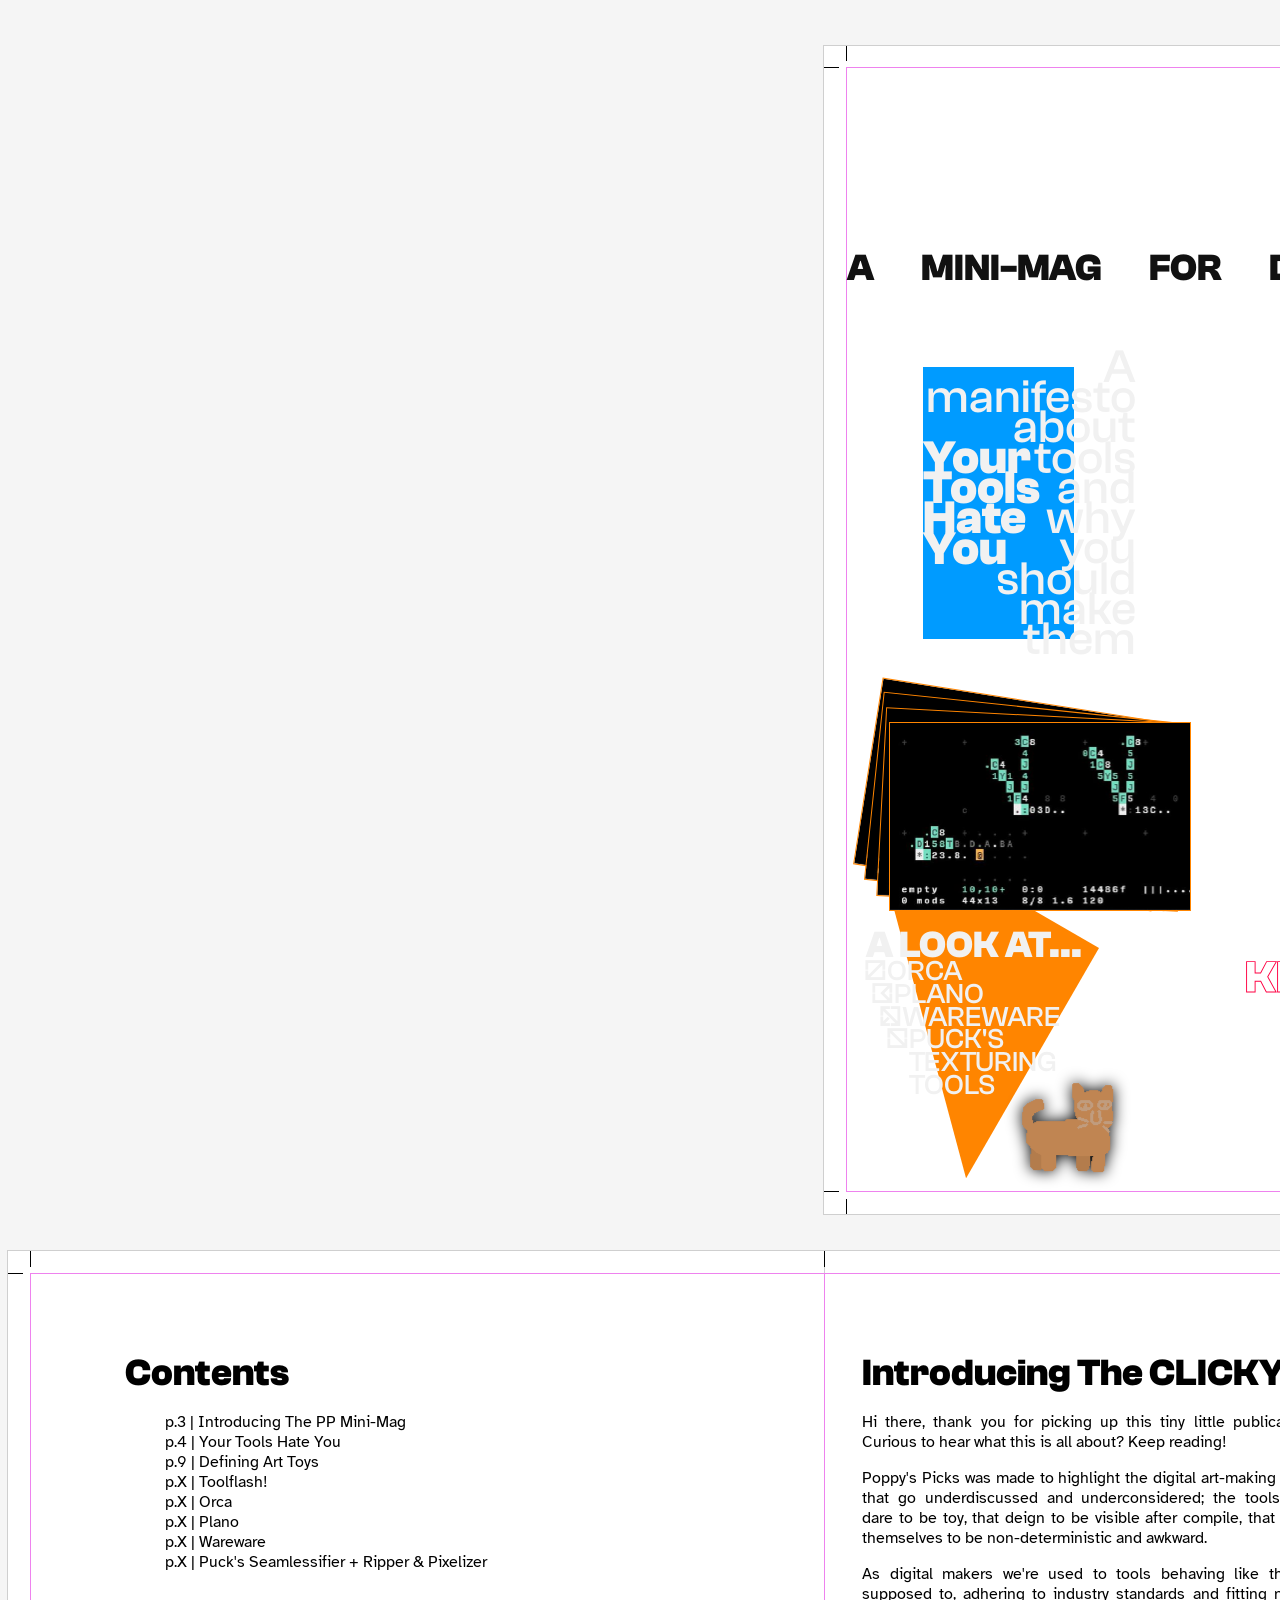
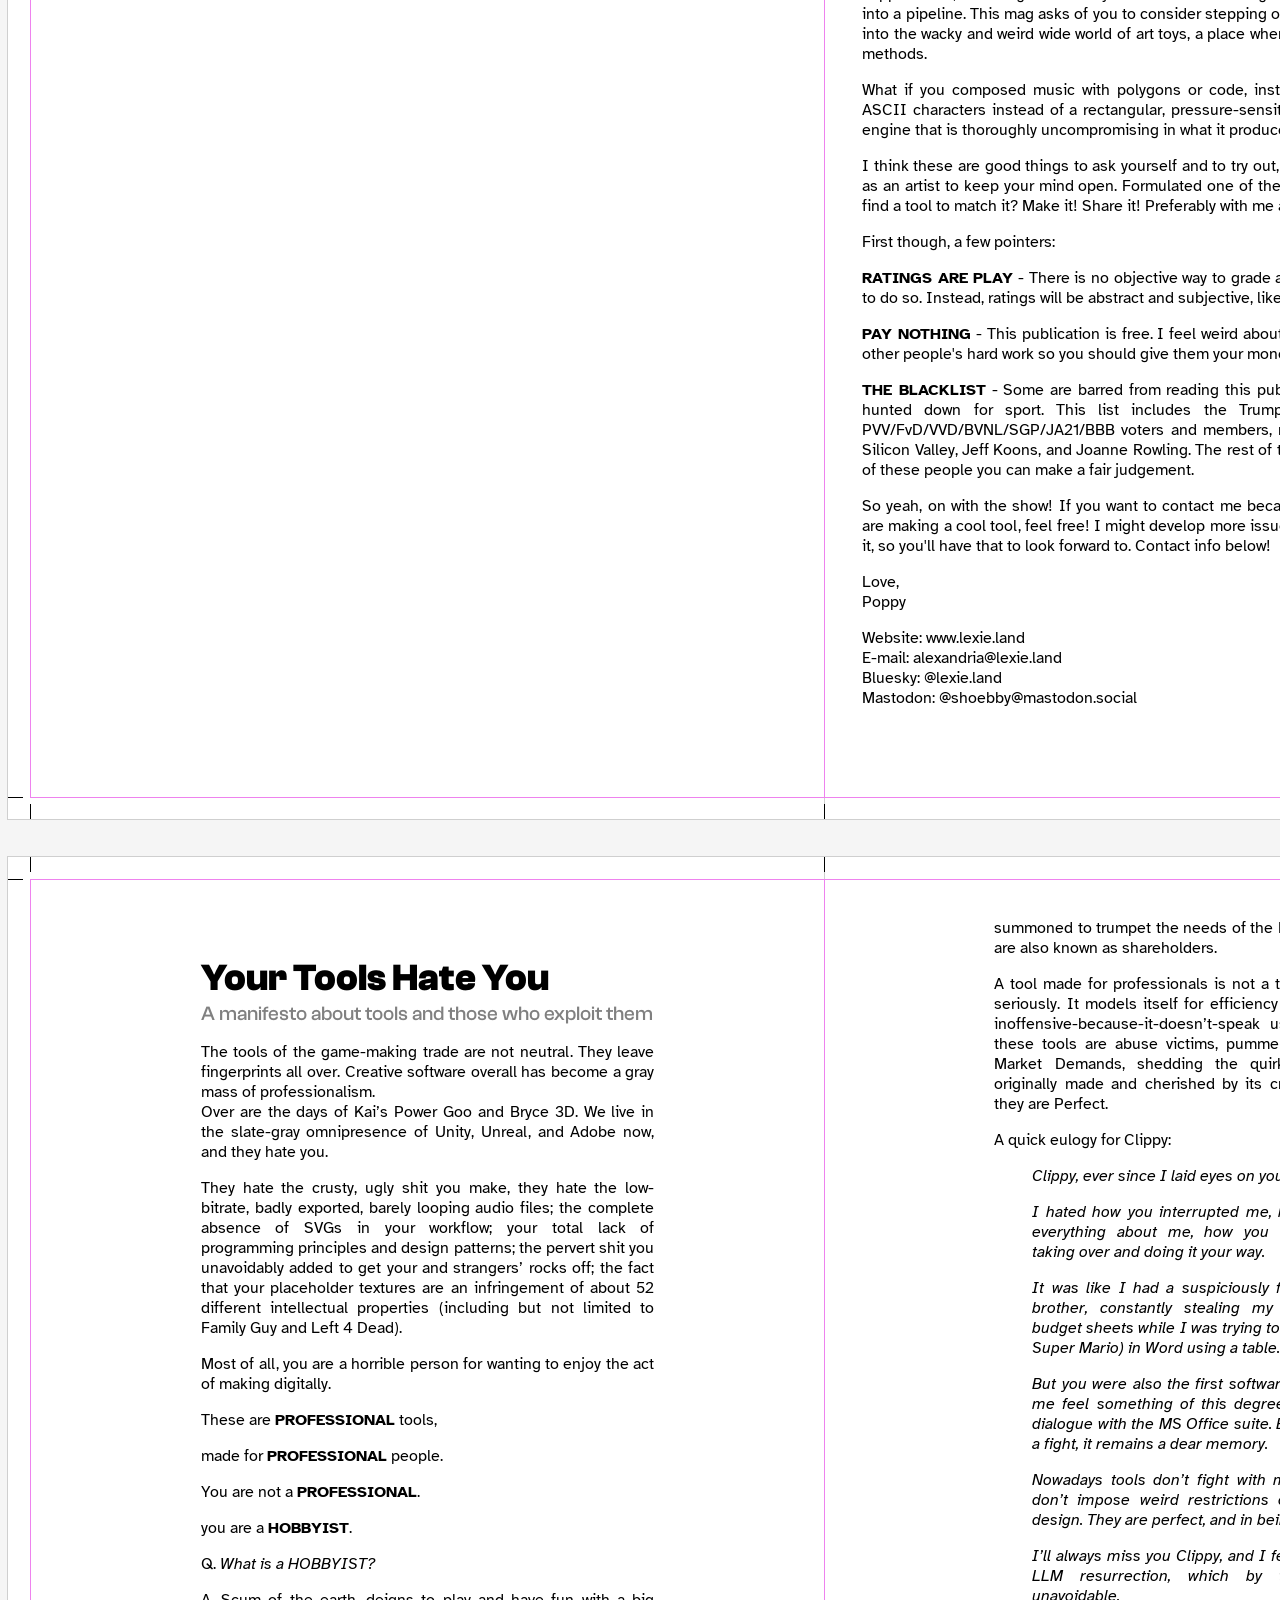
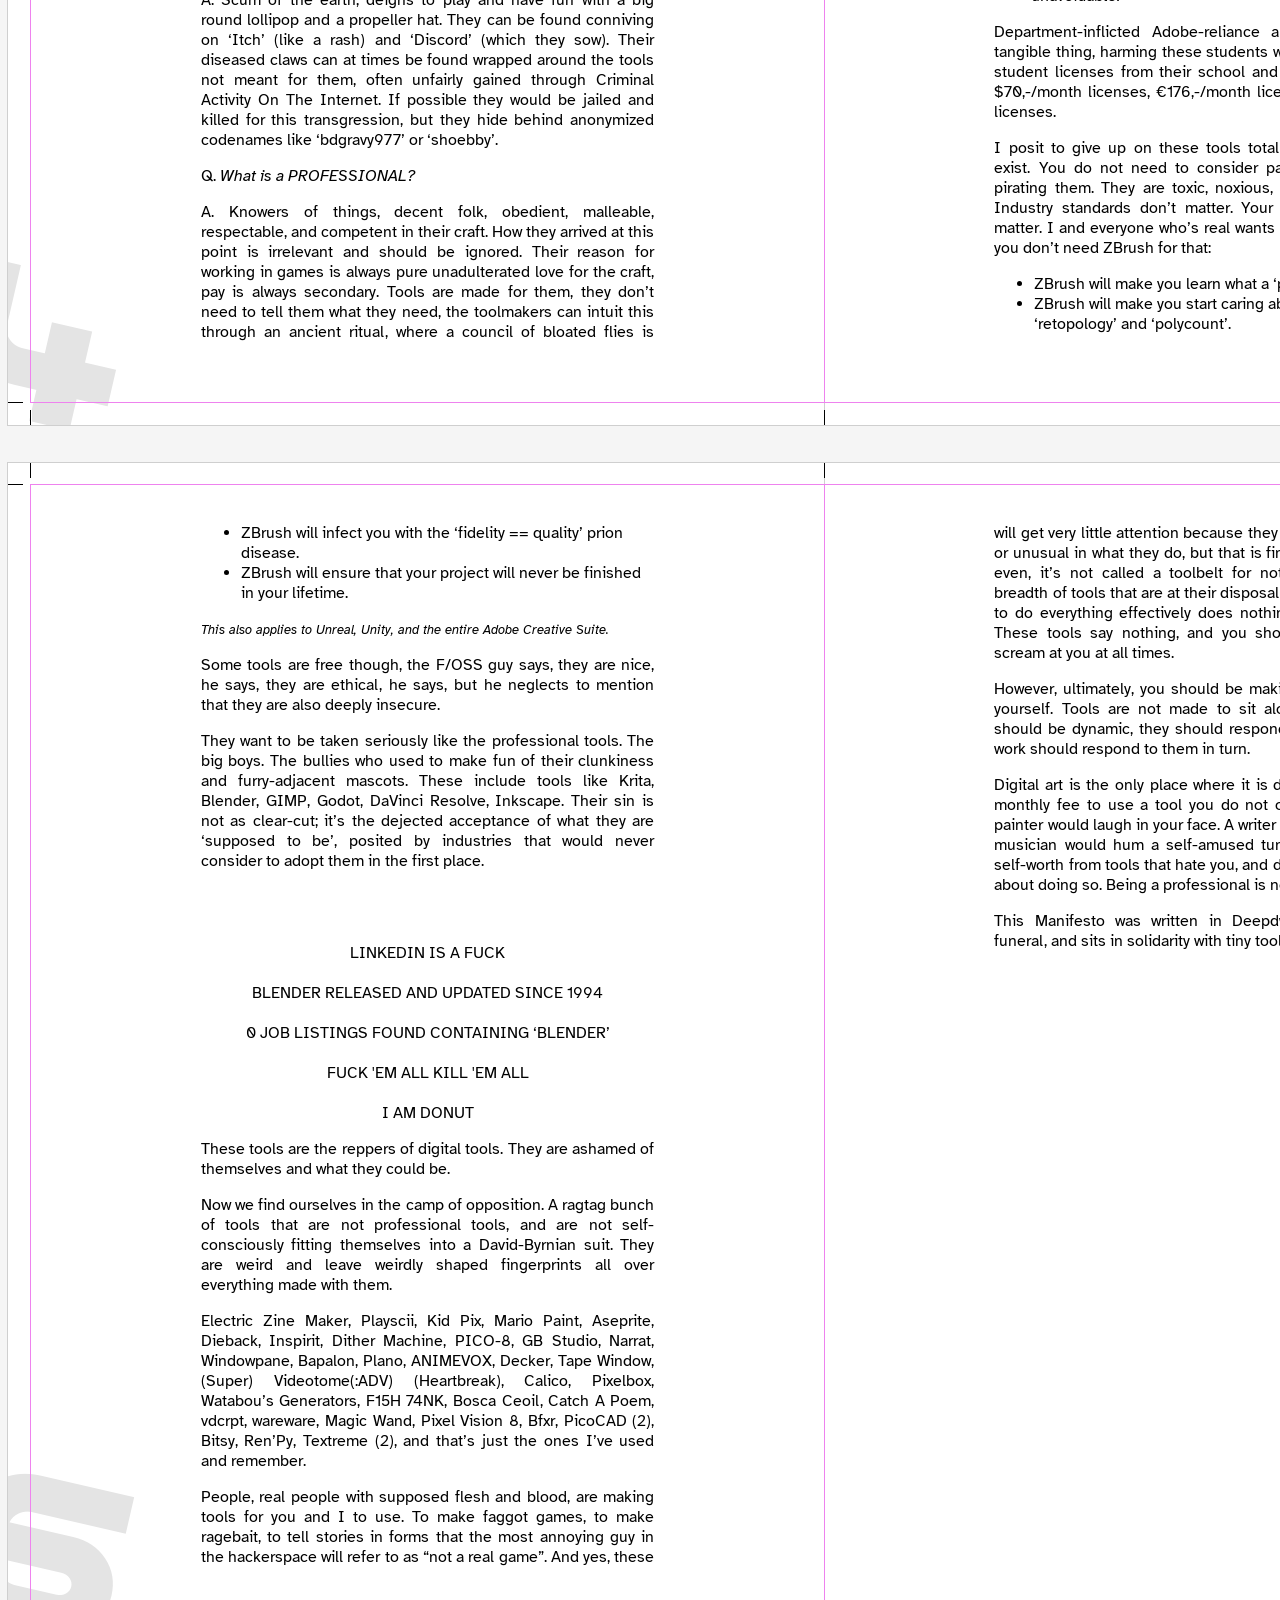
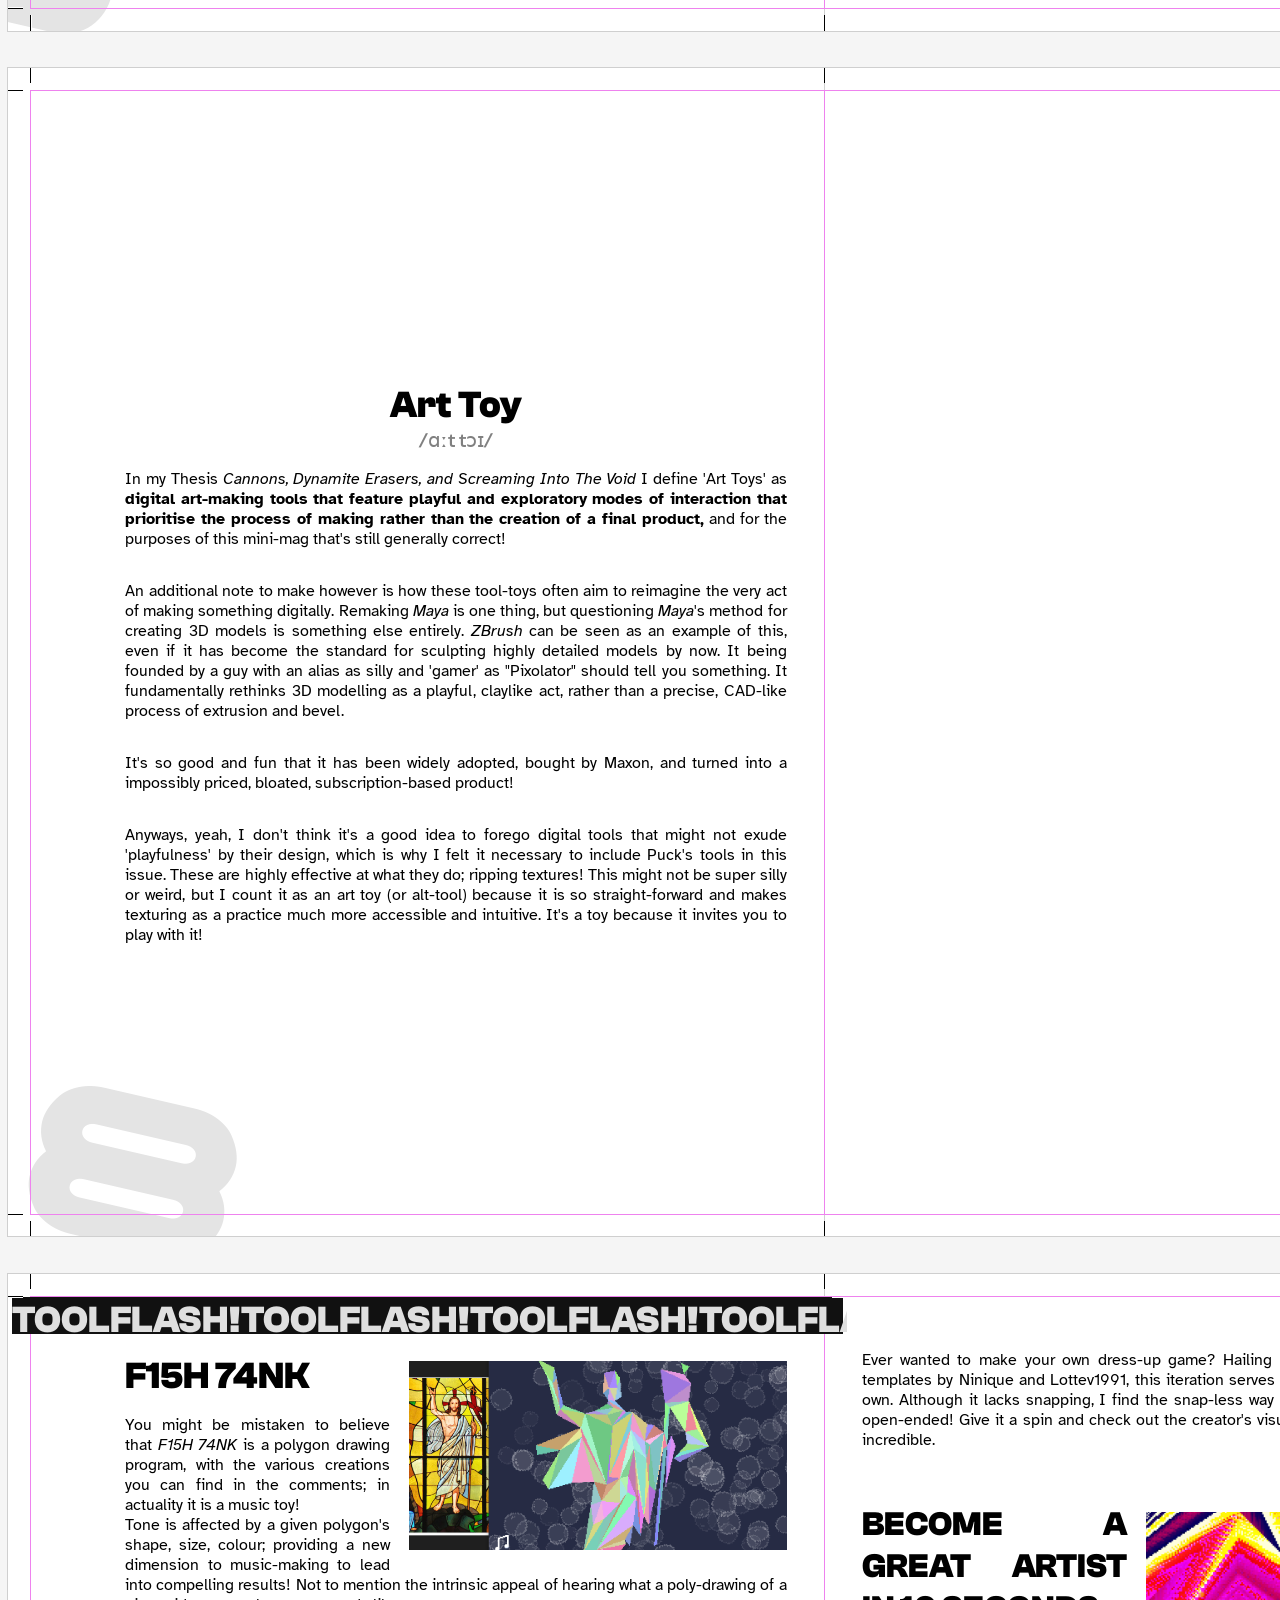
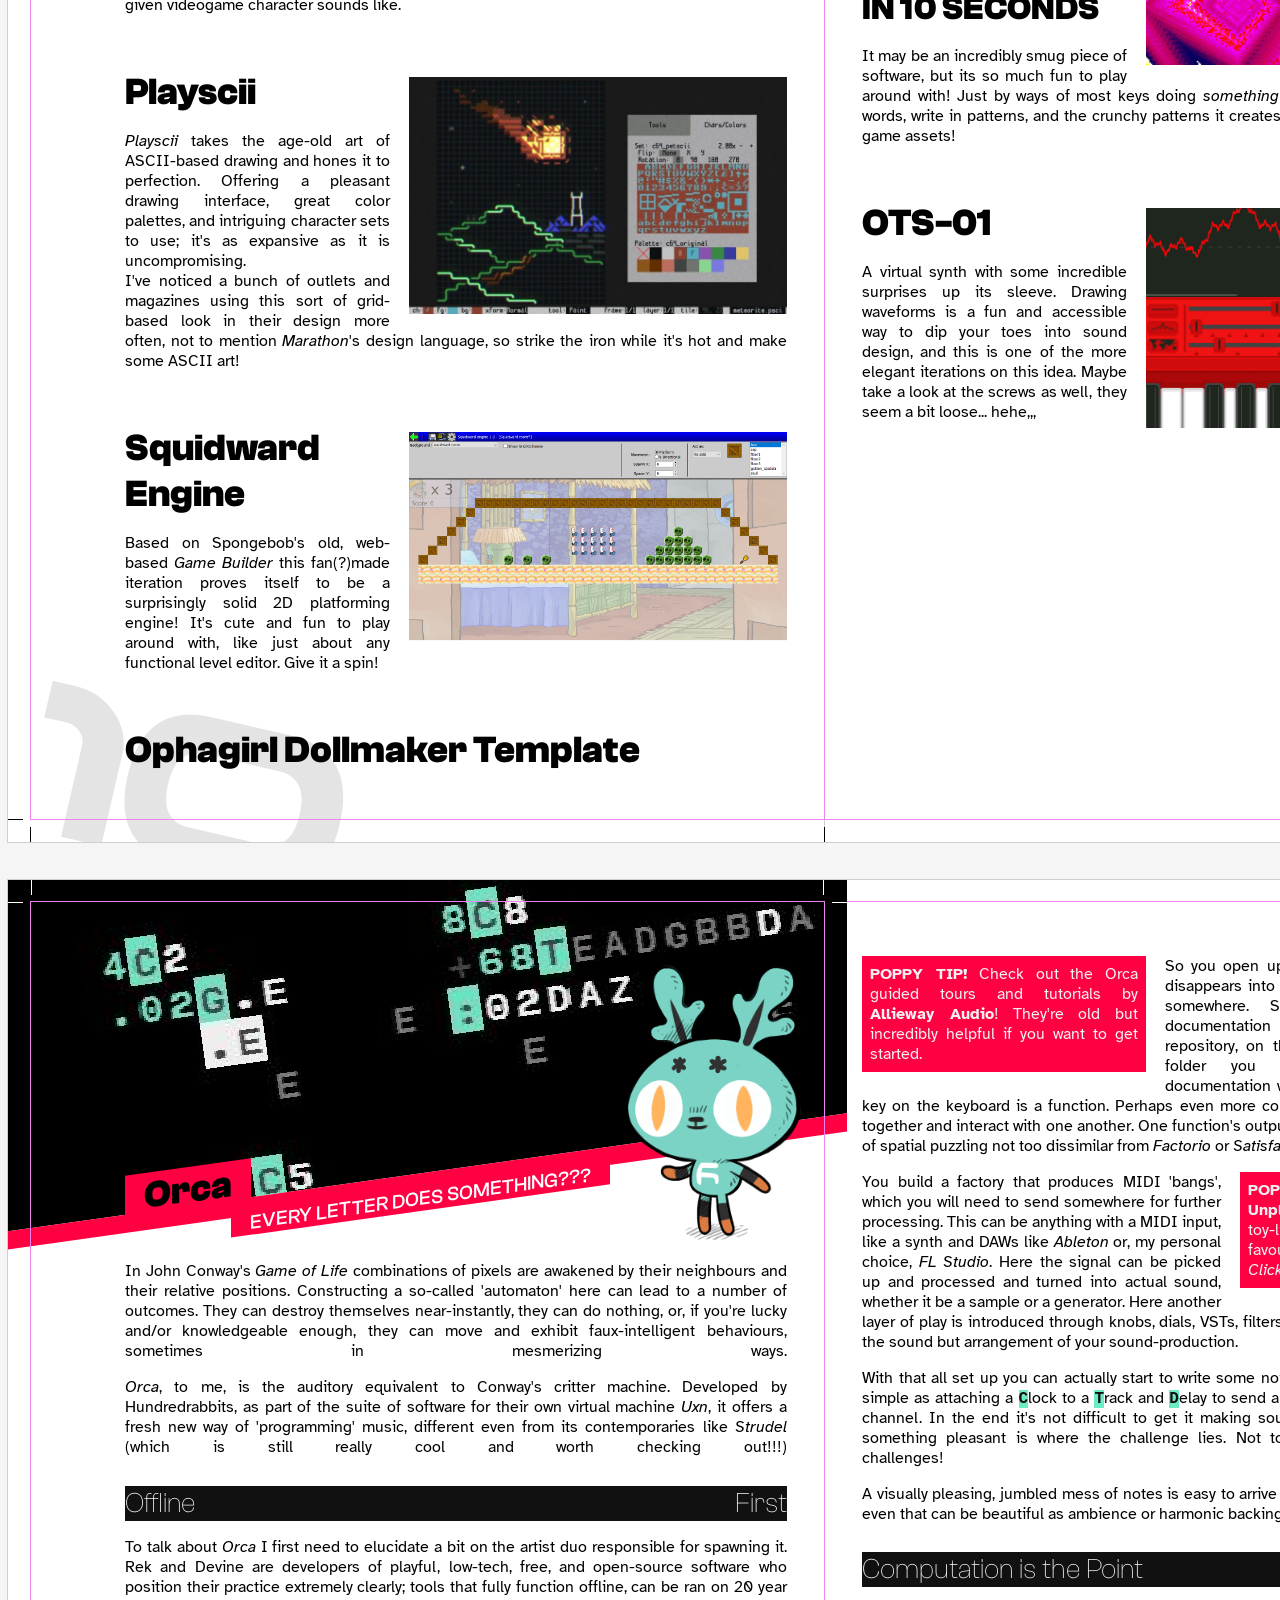
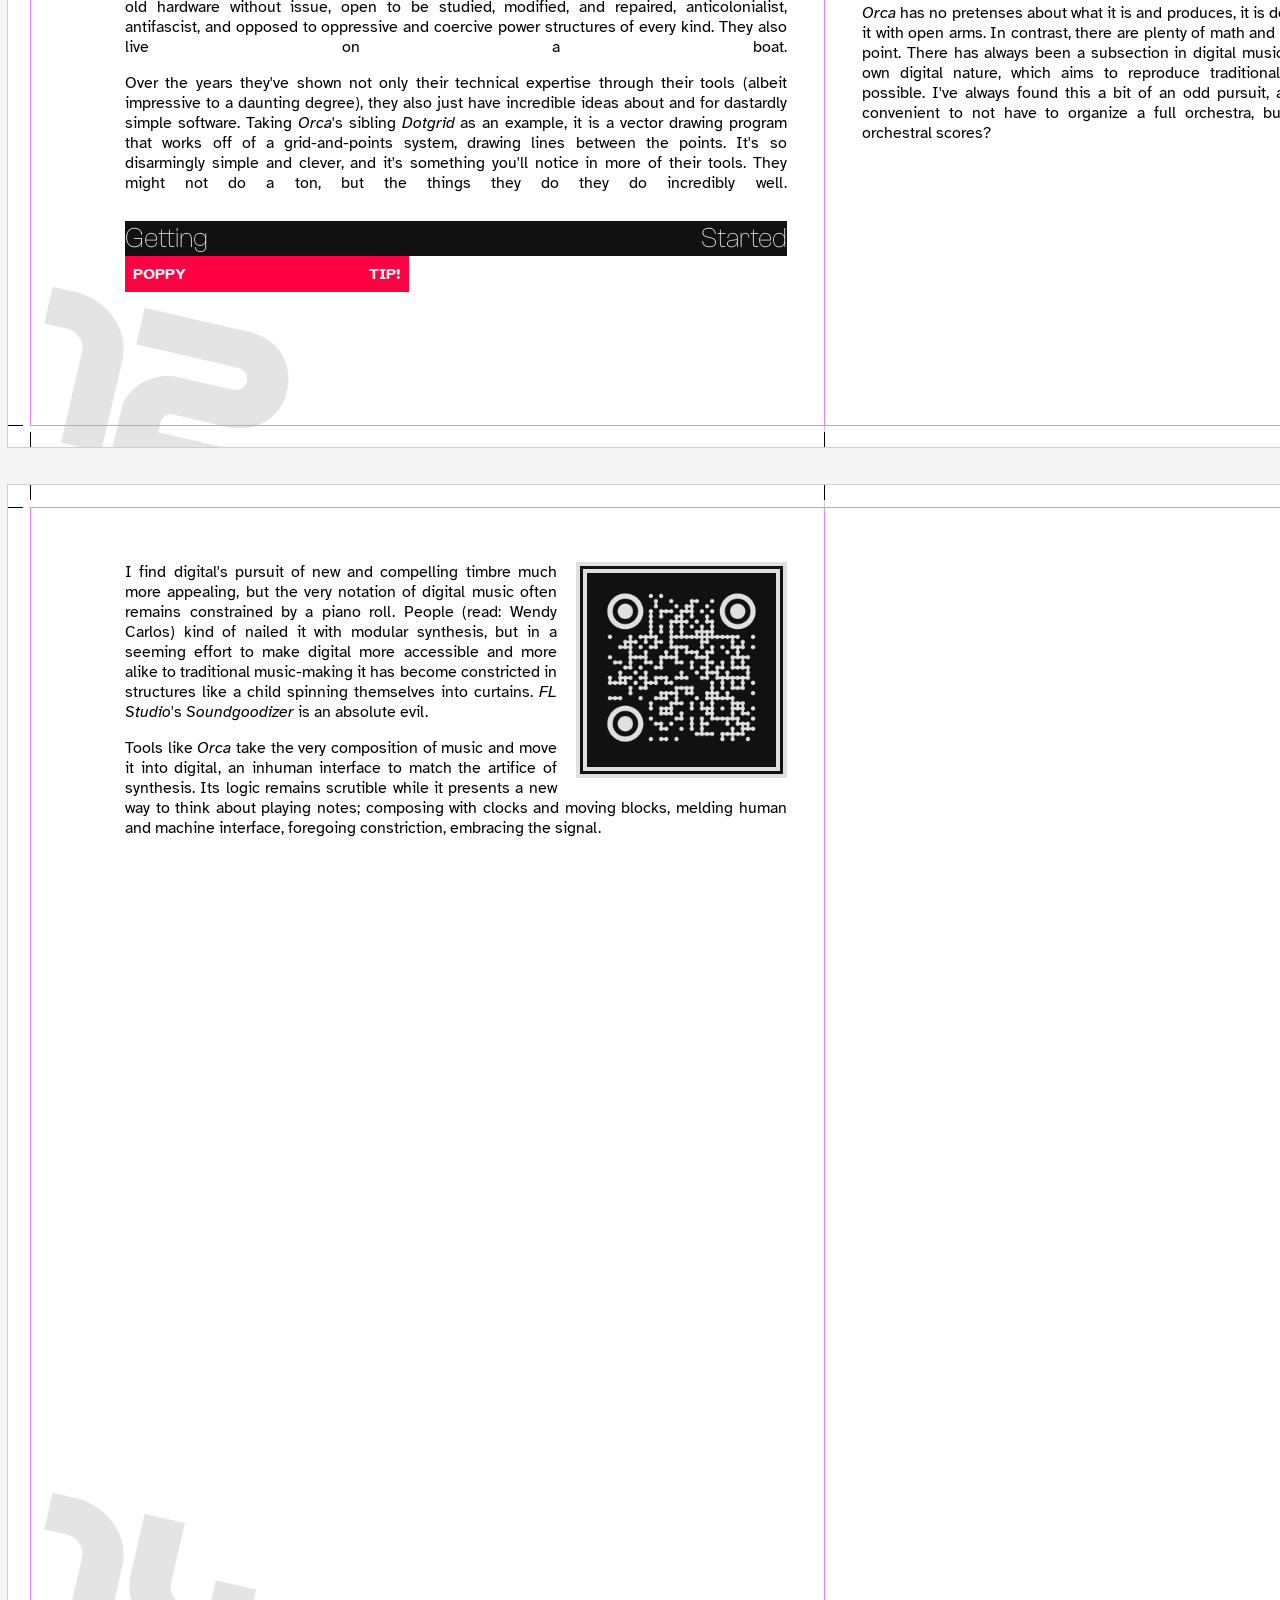
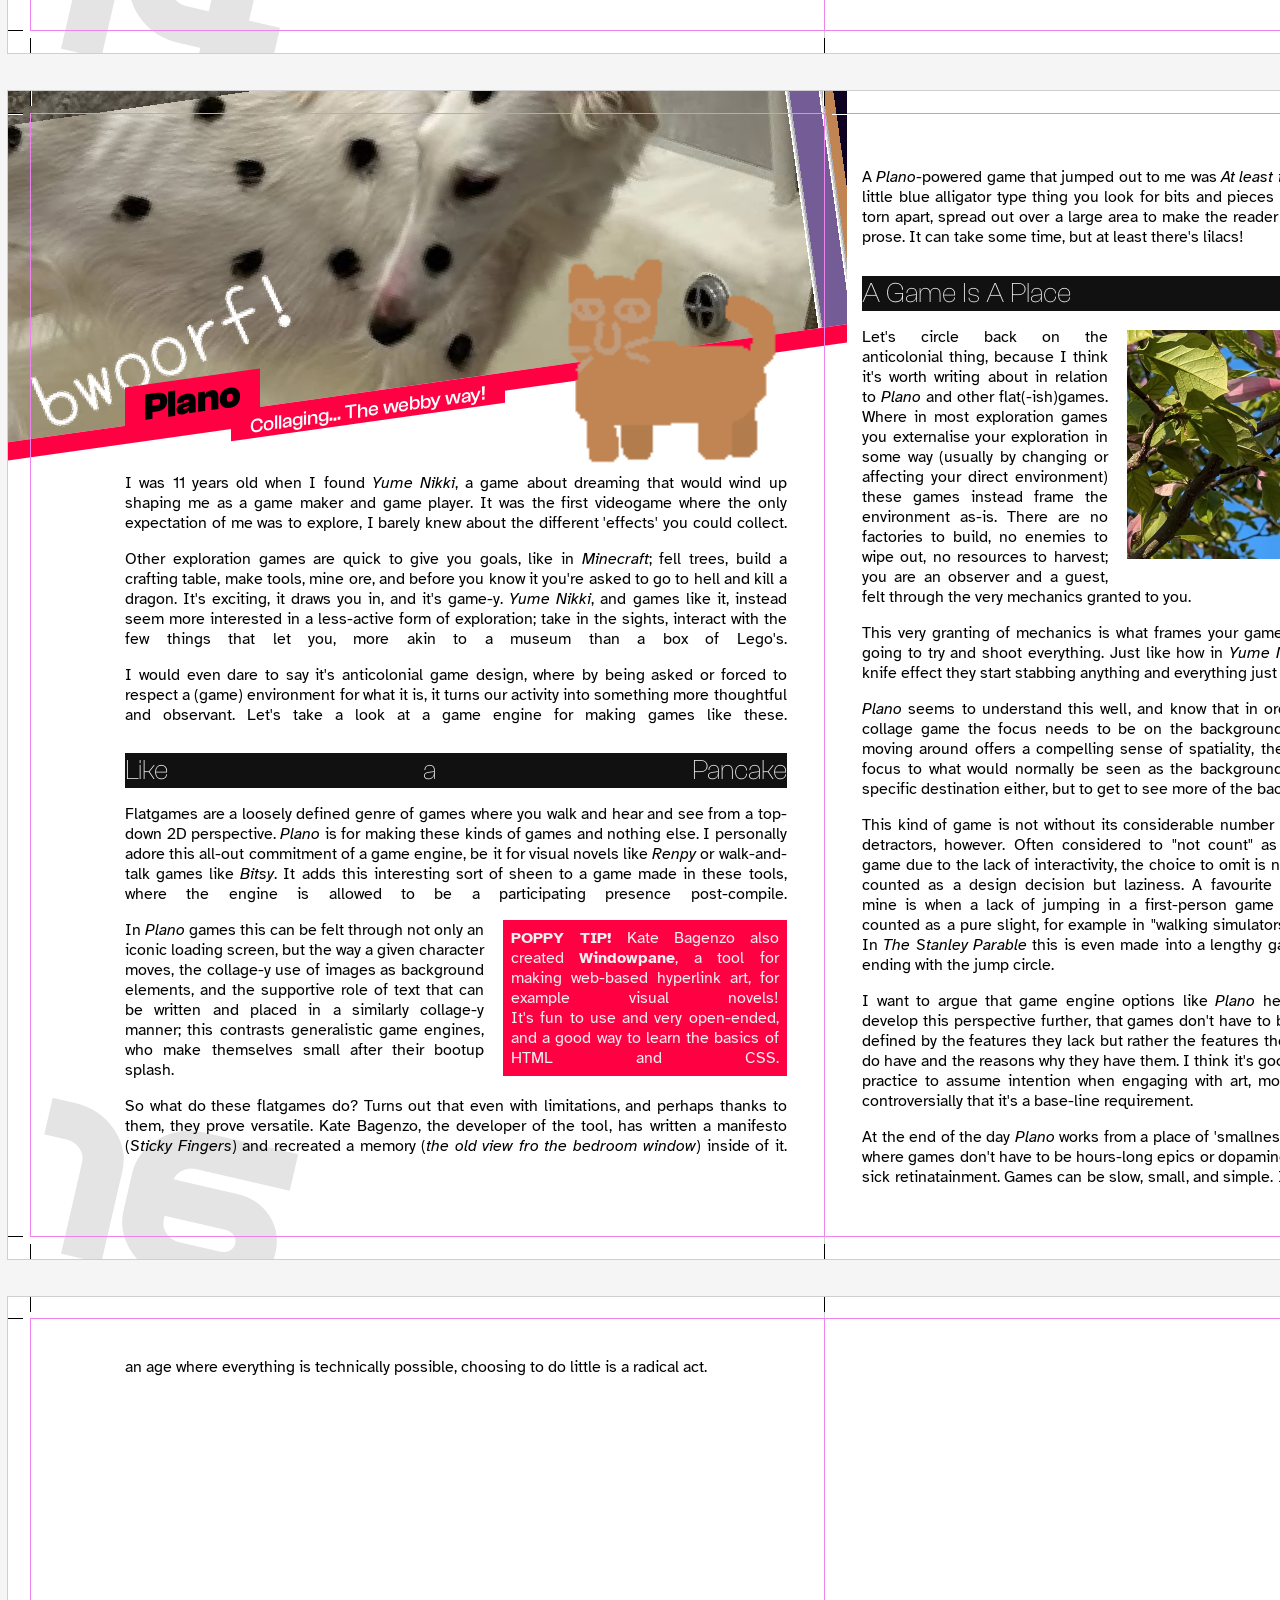
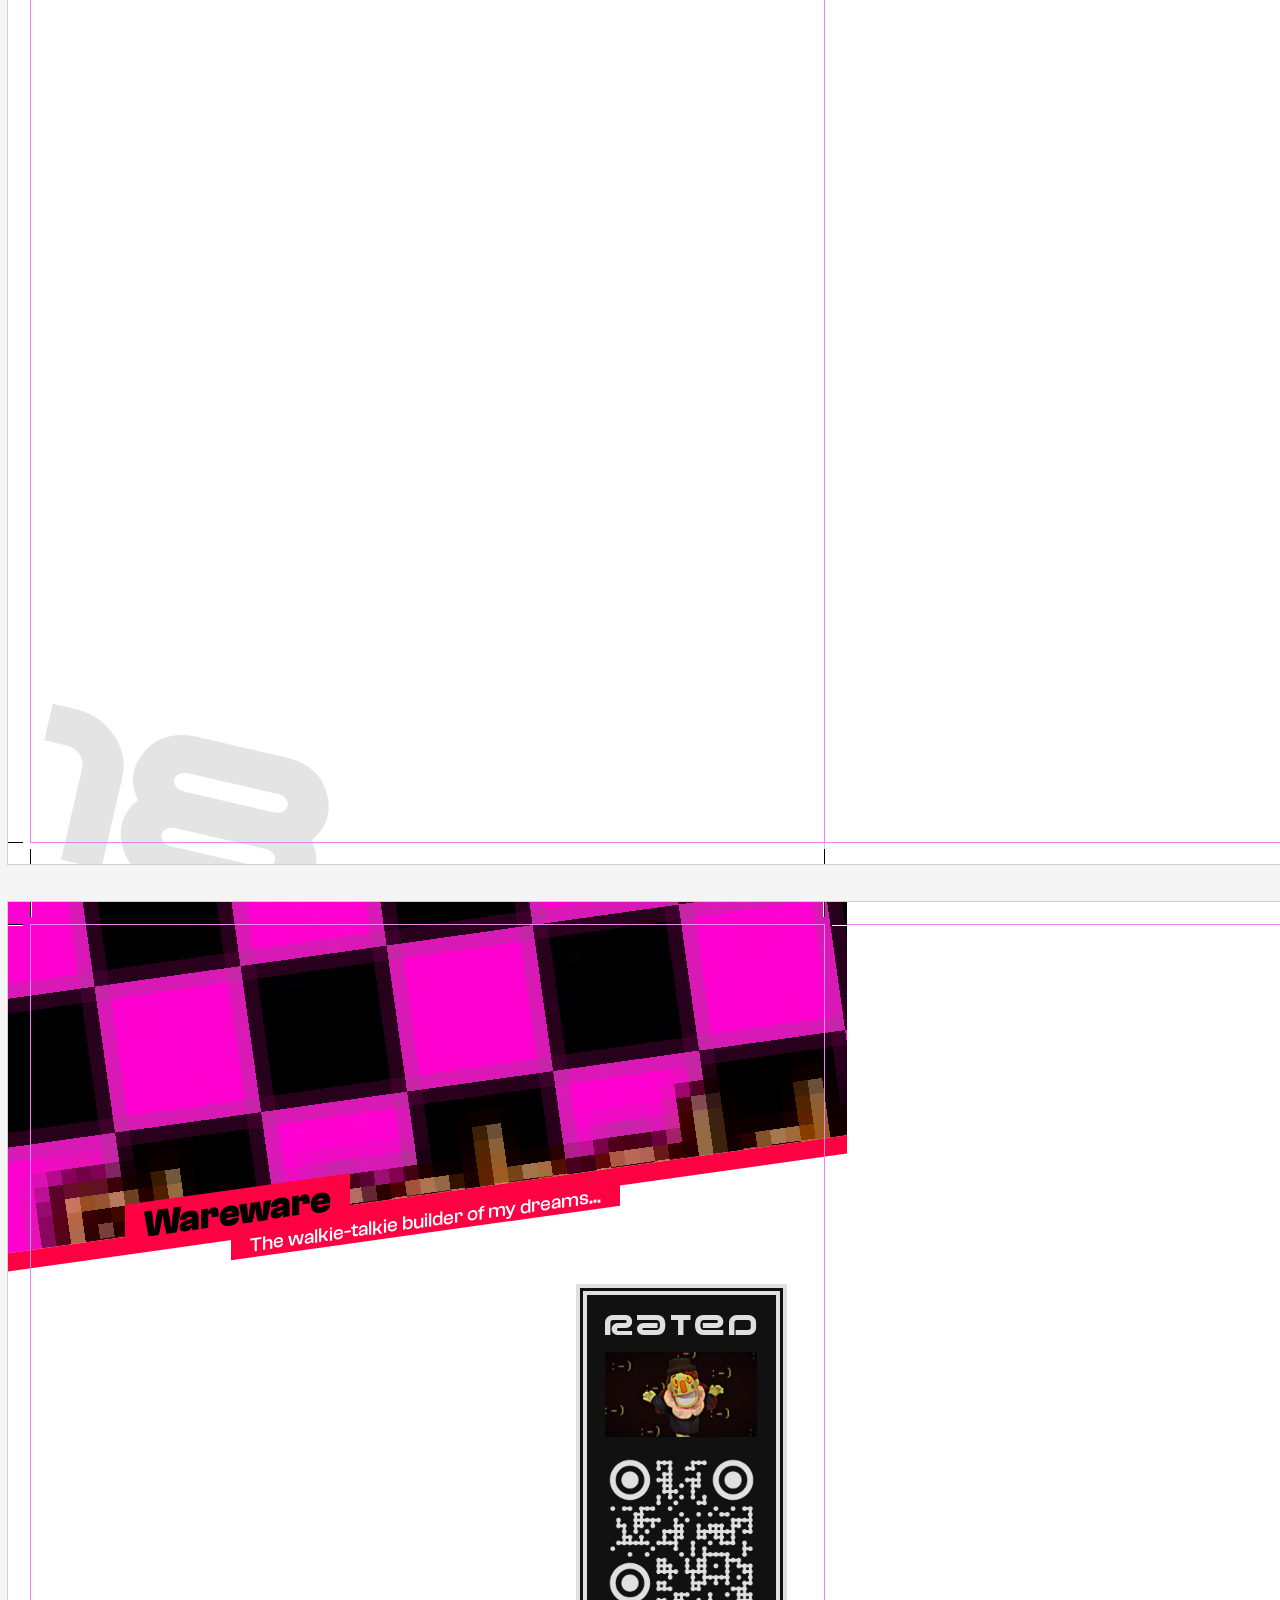
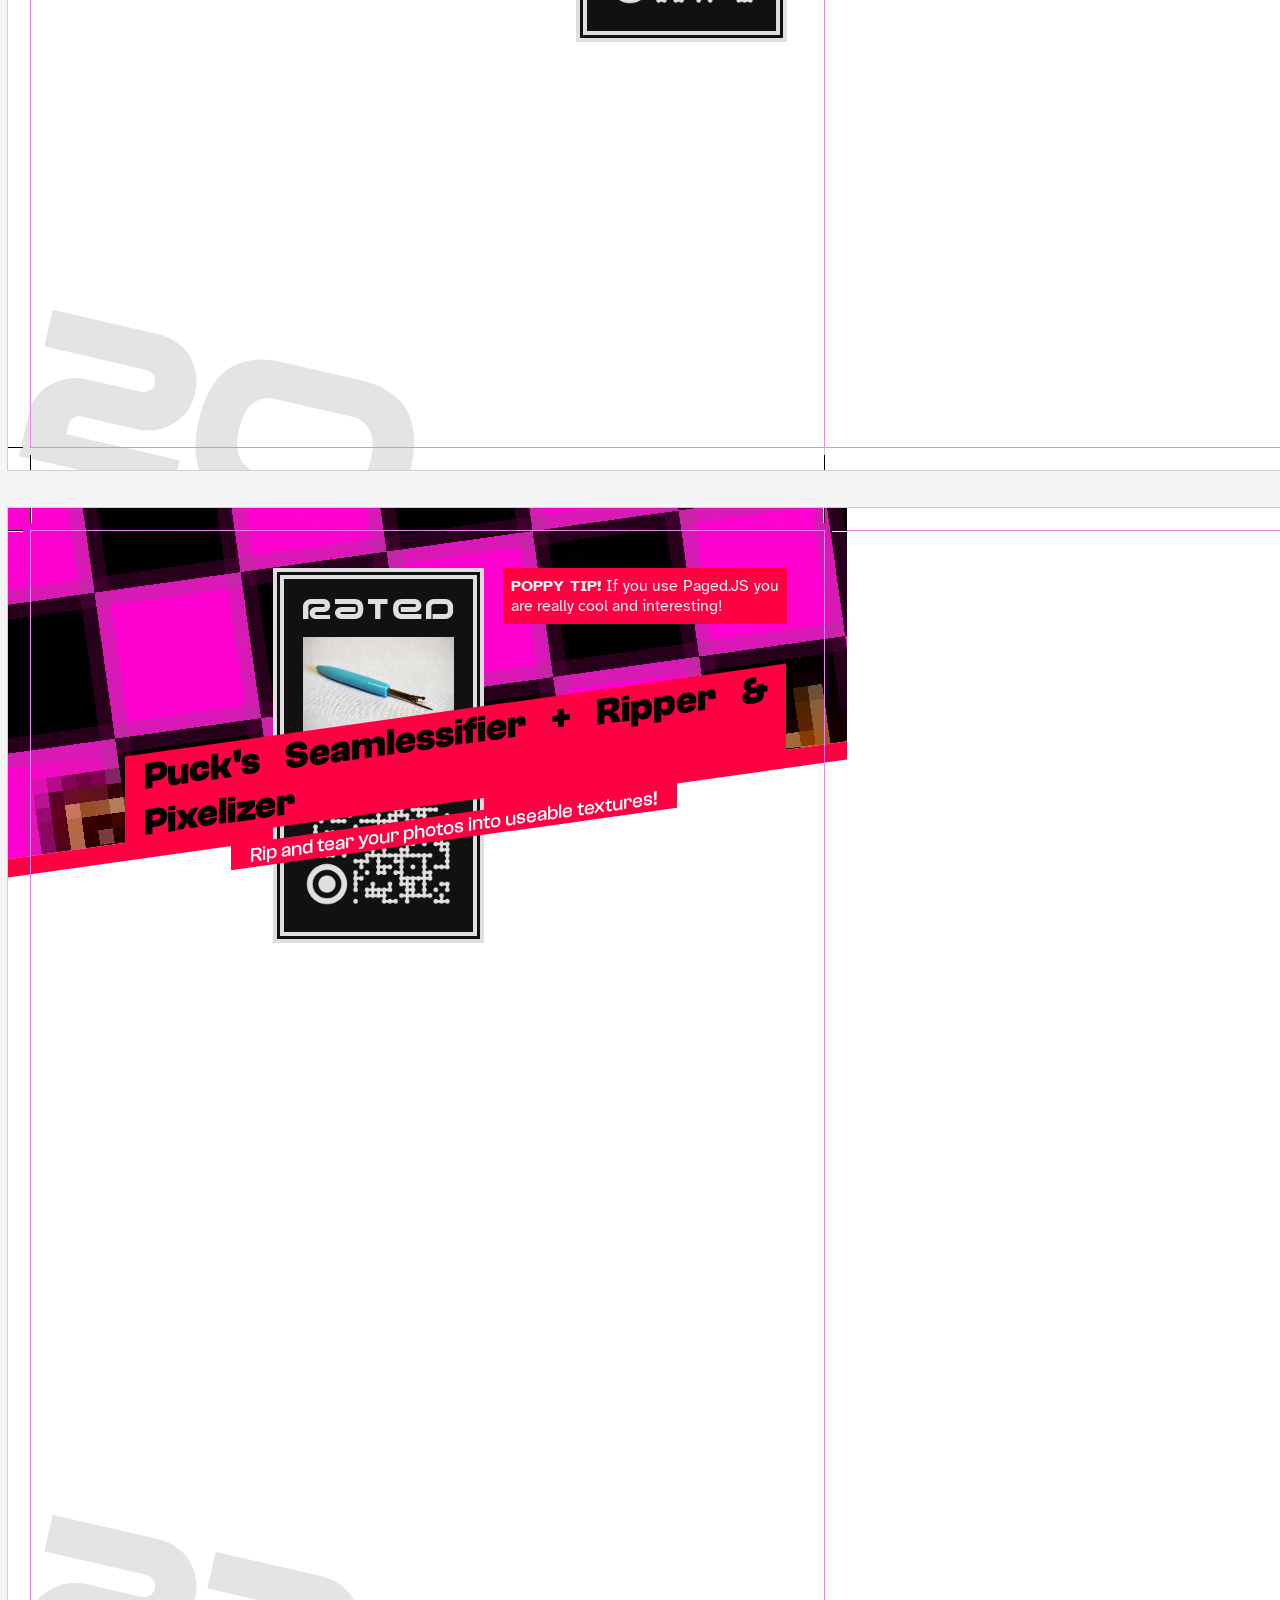
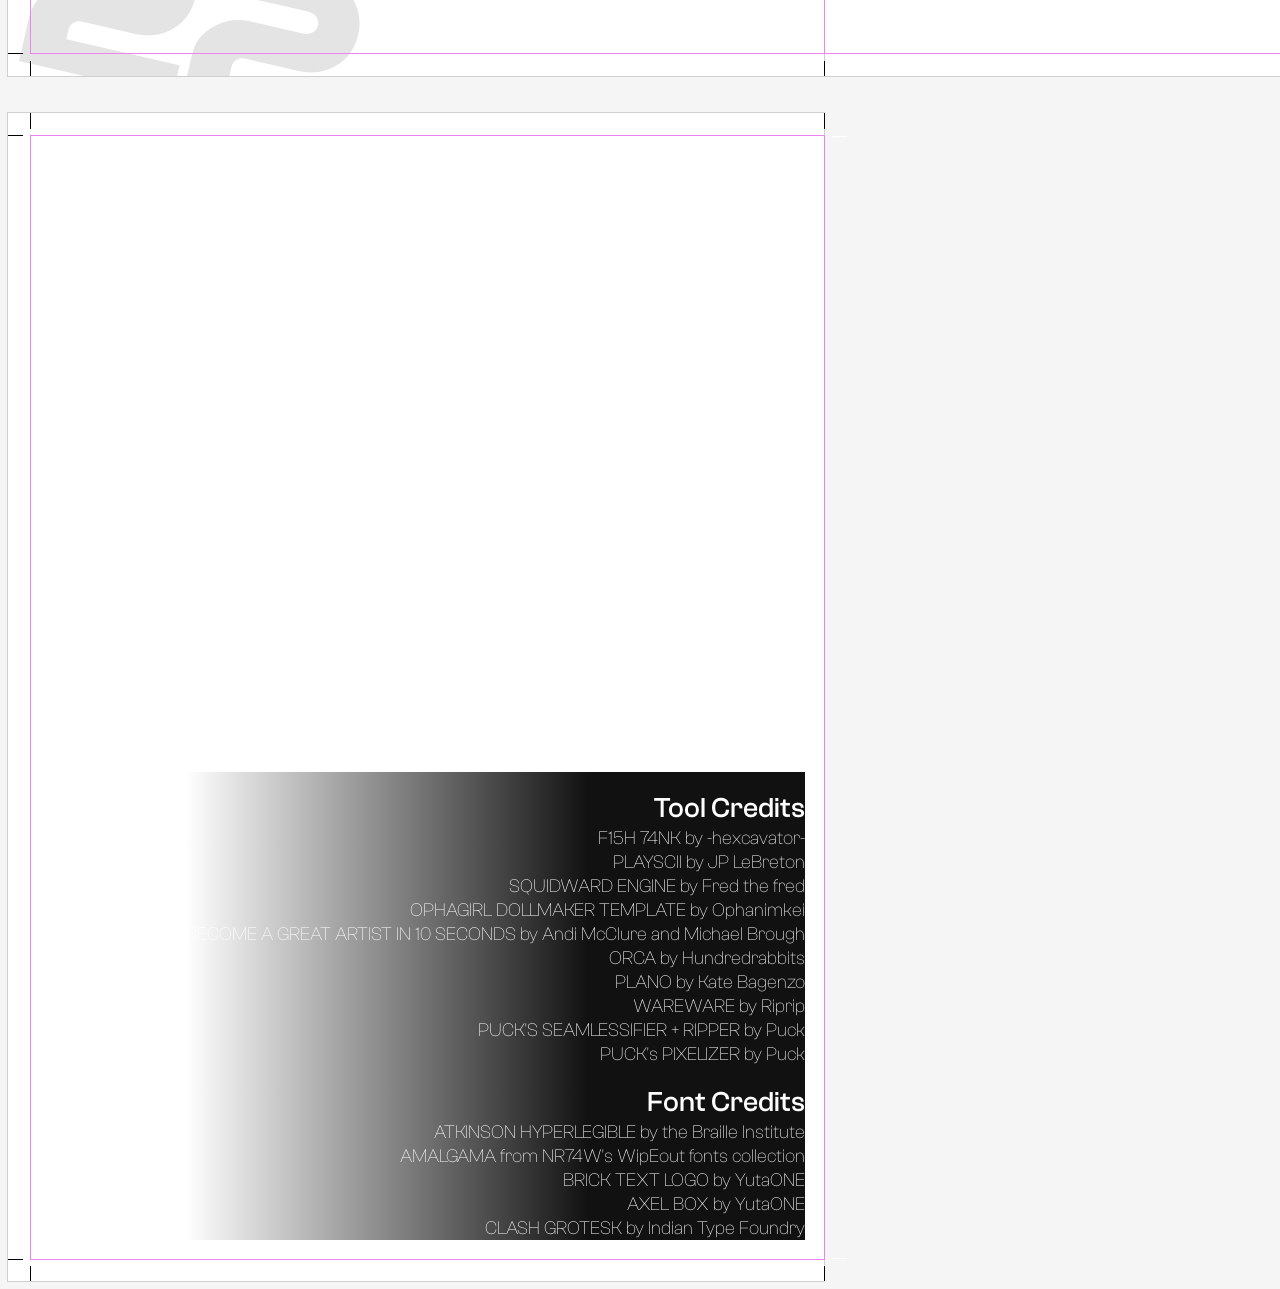
==== commit 5dee678a: "im the goat" ====
--- a/index.html
+++ b/index.html
@@ -185,8 +185,7 @@
         <p>This Manifesto was written in Deepdwn, 11 hours before a funeral, and sits in solidarity with tiny tools.</p>
     </section>
 
-    <section class="onepage">
-        <div class="placeholder" style="width: 210mm; height: 75mm; position: relative; left: -10mm;"></div>
+    <section class="onepage" id="definition">
         <p class="title">Art Toy</p>
         <p class="subtitle">/ɑːt tɔɪ/</p>
 
@@ -195,7 +194,6 @@
         <p>An additional note to make however is how these tool-toys often aim to reimagine the very act of making something digitally. Remaking <i>Maya</i> is one thing, but questioning <i>Maya</i>'s method for creating 3D models is something else entirely. <i>ZBrush</i> can be seen as an example of this, even if it has become the standard for sculpting highly detailed models by now. It being founded by a guy with an alias as silly and 'gamer' as "Pixolator" should tell you something. It fundamentally rethinks 3D modelling as a playful, claylike act, rather than a precise, CAD-like process of extrusion and bevel.</p>
 
         <p>
-            <img src="./assets/placeholder.jpg" style="float: right; margin: 0 0 3mm 3mm; width: 40mm;">
             It's so good and fun that it has been widely adopted, bought by Maxon, and turned into a impossibly priced, bloated, subscription-based product!
         </p>
 
@@ -212,14 +210,14 @@
             <p class="title">TOOLFLASH!TOOLFLASH!TOOLFLASH!TOOLFLASH!TOOLFLASH!TOOLFLASH!TOOLFLASH!TOOLFLASH!TOOLFLASH!</p>
 
             <div class="flash fishtank">
-                <img src="./assets/placeholder.jpg">
+                <img src="./assets/screenshot-fishtank.png">
                 <p class="tooltitle">F15H 74NK</p>
                 <p>You might be mistaken to believe that <i>F15H 74NK</i> is a polygon drawing program, with the various creations you can find in the comments; in actuality it is a music toy!<br>
                 Tone is affected by a given polygon's shape, size, colour; providing a new dimension to music-making to lead into compelling results! Not to mention the intrinsic appeal of hearing what a poly-drawing of a given videogame character sounds like.</p>
             </div>
 
             <div class="flash playscii">
-                <img src="./assets/placeholder.jpg">
+                <img src="./assets/screenshot-playscii.jpg">
                 <p class="tooltitle">Playscii</p>
                 <p>
                     <i>Playscii</i> takes the age-old art of ASCII-based drawing and hones it to perfection. Offering a pleasant drawing interface, great color palettes, and intriguing character sets to use; it's as expansive as it is uncompromising.<br>
@@ -228,7 +226,7 @@
             </div>
 
             <div class="flash squidward">
-                <img src="./assets/placeholder.jpg">
+                <img src="./assets/screenshot-squidward.png">
                 <p class="tooltitle">Squidward Engine</p>
                 <p>
                     Based on Spongebob's old, web-based <i>Game Builder</i> this fan(?)made iteration proves itself to be a surprisingly solid 2D platforming engine! It's cute and fun to play around with, like just about any functional level editor. Give it a spin!
@@ -250,19 +248,27 @@
                     It may be an incredibly smug piece of software, but its so much fun to play around with! Just by ways of most keys doing <i>something</i> means that you can smash, write words, write in patterns, and the crunchy patterns it creates can be quite pretty and useful for game assets!
                 </p>
             </div>
+
+            <div class="flash ots">
+                <img src="./assets/screenshot-ots.png">
+                <p class="tooltitle">OTS-01</p>
+                <p>
+                    A virtual synth with some incredible surprises up its sleeve. Drawing waveforms is a fun and accessible way to dip your toes into sound design, and this is one of the more elegant iterations on this idea. Maybe take a look at the screws as well, they seem a bit loose... hehe,,,
+                </p>
+            </div>
     </section>
 
     <section class="spread" id="orca">
-        <div class="banner" src="./assets/orcabanner.JPG"></div>
+        <div class="banner"></div>
         <p class="title">Orca</p>
         <p class="subtitle">EVERY LETTER DOES SOMETHING???</p>
         <img class="banner-hero" src="./assets/orcamascot.png">
 
-        <p>
+        <p style="margin-top: 85mm;">
             In John Conway's <i>Game of Life</i> combinations of pixels are awakened by their neighbours and their relative positions. Constructing a so-called 'automaton' here can lead to a number of outcomes. They can destroy themselves near-instantly, they can do nothing, or, if you're lucky and/or knowledgeable enough, they can move and exhibit faux-intelligent behaviours, sometimes in mesmerizing ways.
         </p>
         <p>
-            <i>Orca</i>, to me, is the auditory equivalent to Conway's critter machine. Developed by Hundredrabbits, as part of the suite of software for their own virtual machine <i>Uxn</i>, it offers a new way of even 'programming' music as opposed to other more traditional live-coding programs like <i>Strudel</i> (which is still really cool and worth checking out!!!).
+            <i>Orca</i>, to me, is the auditory equivalent to Conway's critter machine. Developed by Hundredrabbits, as part of the suite of software for their own virtual machine <i>Uxn</i>, it offers a fresh new way of 'programming' music, different even from its contemporaries like <i>Strudel</i> (which is still really cool and worth checking out!!!)
         </p>
 
         <p class="header">Offline First</p>
@@ -275,18 +281,27 @@
 
         <p class="header">Getting Started</p>
 
+        <div class="tip" style="float: left; margin: 0 5mm 5mm 0;">
+            Check out the Orca guided tours and tutorials by <b>Allieway Audio</b>! They're old but incredibly helpful if you want to get started.
+        </div>
+
+        <p>So you open up <i>Orca</i> and see some text, which disappears into a dark grid the moment you click somewhere. Scary! Not to worry, there's documentation practically everywhere! On the repository, on the website, inside of the zipped folder you just downloaded; and that documentation will say something beautiful: every key on the keyboard is a function. Perhaps even more compellingly, these functions can fit together and interact with one another. One function's output can be another's input in a game of spatial puzzling not too dissimilar from <i>Factorio</i> or <i>Satisfactory</i>.</p>
+
         <div class="tip">
-            Check out the Orca guided tours and tutorials by <b>Allieway Audio</b>! They're old but incredibly helpful if you want to get started.
-        </div>
-
-        <p>So you open up <i>Orca</i> and see some text, which disappears into a dark grid the moment you click somewhere. Scary! Not to worry, there's documentation practically everywhere! On the repository, on the website, inside of the zipped folder you just downloaded; and that documentation will say something beautiful: every key on the keyboard is a function. It's even somewhat true! X is a teleporter, J is the jumper, Y is the yumper, T is the track builder... I could go on but the interesting thing is how these different functions fit into one another.</p>
-
-        <p>You might be lured into keysmashing to see if it does something, but it requires quite some intention to actually start making sound. Since it only produces MIDI 'bangs', you actually need something to send it to. This can be a DAW like <i>Ableton</i> or, my personal choice, <i>FL Studio</i>, where the signal can be picked up by a sample or a generator you've set up in the appropriate channel.</p>
-
-        <p>With that all set up you can actually start to write some noise-making creatures. It can be as simple as attaching a <cyan>C</cyan>lock to a <cyan>T</cyan>rack and <cyan>D</cyan>elay to send a sequence of notes to the desired channel.</p>
-
+            Check out the VSTs by <b>Unplugred</b>, they're incredible and toy-like and fit perfectly with <i>Orca</i>. My favourites include <i>Magic Carpet</i> and <i>Clickbox</i>!
+        </div>
         
-
+        <p>You build a factory that produces MIDI 'bangs', which you will need to send somewhere for further processing. This can be anything with a MIDI input, like a synth and DAWs like <i>Ableton</i> or, my personal choice, <i>FL Studio</i>. Here the signal can be picked up and processed and turned into actual sound, whether it be a sample or a generator. Here another layer of play is introduced through knobs, dials, VSTs, filters, samplers; all influencing not only the sound but arrangement of your sound-production.</p>
+
+        <p>With that all set up you can actually start to write some noise-making creatures. It can be as simple as attaching a <cyan>C</cyan>lock to a <cyan>T</cyan>rack and <cyan>D</cyan>elay to send a sequence of notes to the desired channel. In the end it's not difficult to get it making sound, but wrangling the sound into something pleasant is where the challenge lies. Not to mention the grid-based spatial challenges!</p>
+        
+        <p>A visually pleasing, jumbled mess of notes is easy to arrive at, but with the right sound design even that can be beautiful as ambience or harmonic backing.</p>
+
+        <p class="header">Computation is the Point</p>
+
+        <p>
+            <i>Orca</i> has no pretenses about what it is and produces, it is deeply computational and embraces it with open arms. In contrast, there are plenty of math and logic functions to further drive this point. There has always been a subsection in digital music production that is avoidant of its own digital nature, which aims to reproduce traditional instrumentation as perfectly as possible. I've always found this a bit of an odd pursuit, albeit an understandable one. It's convenient to not have to organize a full orchestra, but doesn't that miss the point of orchestral scores?
+        </p>
         <div class="toolrating">
             <div class="rate">
                 <div>
@@ -296,15 +311,59 @@
             </div>
             <img class="qr" src="./assets/qr/qr-orca.webp">
         </div>
+        <p>
+            I find digital's pursuit of new and compelling timbre much more appealing, but the very notation of digital music often remains constrained by a piano roll. People (read: Wendy Carlos) kind of nailed it with modular synthesis, but in a seeming effort to make digital more accessible and more alike to traditional music-making it has become constricted in structures like a child spinning themselves into curtains. <i>FL Studio</i>'s <i>Soundgoodizer</i> is an absolute evil.
+        </p>
+        <p>
+            Tools like <i>Orca</i> take the very composition of music and move it into digital, an inhuman interface to match the artifice of synthesis. Its logic remains scrutible while it presents a new way to think about playing notes; composing with clocks and moving blocks, melding human and machine interface, foregoing constriction, embracing the signal.
+        </p>
     </section>
 
     <section class="spread" id="plano">
+        <div class="banner"></div>
         <p class="title">Plano</p>
-        <p class="subtitle">Collaging... The webby way...</p>
-
-        <div class="tip">
-            If you use Paged.JS you are really cool and interesting!
-        </div>
+        <p class="subtitle">Collaging... The webby way!</p>
+        <img class="banner-hero" src="./assets/gatito.png">
+
+        <p style="margin-top: 85mm;">
+            I was 11 years old when I found <i>Yume Nikki</i>, a game about dreaming that would wind up shaping me as a game maker and game player. It was the first videogame where the only expectation of me was to explore, I barely knew about the different 'effects' you could collect. 
+        </p>
+        <p>
+            Other exploration games are quick to give you goals, like in <i>Minecraft</i>; fell trees, build a crafting table, make tools, mine ore, and before you know it you're asked to go to hell and kill a dragon. It's exciting, it draws you in, and it's game-y. <i>Yume Nikki</i>, and games like it, instead seem more interested in a less-active form of exploration; take in the sights, interact with the few things that let you, more akin to a museum than a box of Lego's.
+        </p>
+        <p>
+            I would even dare to say it's anticolonial game design, where by being asked or forced to respect a (game) environment for what it is, it turns our activity into something more thoughtful and observant. Let's take a look at a game engine for making games like these.
+        </p>
+
+        <p class="header">Like a Pancake</p>
+        <p>
+            Flatgames are a loosely defined genre of games where you walk and hear and see from a top-down 2D perspective. <i>Plano</i> is for making these kinds of games and nothing else. I personally adore this all-out commitment of a game engine, be it for visual novels like <i>Renpy</i> or walk-and-talk games like <i>Bitsy</i>. It adds this interesting sort of sheen to a game made in these tools, where the engine is allowed to be a participating presence post-compile.
+        </p>
+        <p class="tip">
+            Kate Bagenzo also created <b>Windowpane</b>, a tool for making web-based hyperlink art, for example visual novels!<br>
+            It's fun to use and very open-ended, and a good way to learn the basics of HTML and CSS.
+        </p>
+        <p>
+            In <i>Plano</i> games this can be felt through not only an iconic loading screen, but the way a given character moves, the collage-y use of images as background elements, and the supportive role of text that can be written and placed in a similarly collage-y manner; this contrasts generalistic game engines, who make themselves small after their bootup splash.
+        </p>
+        <p>
+            So what do these flatgames do? Turns out that even with limitations, and perhaps thanks to them, they prove versatile. Kate Bagenzo, the developer of the tool, has written a manifesto (<i>Sticky Fingers</i>) and recreated a memory (<i>the old view fro the bedroom window</i>) inside of it.
+        </p>
+        <p>
+            A <i>Plano</i>-powered game that jumped out to me was <i>At least there's lilacs</i> by Sraëka Lillian. As a little blue alligator type thing you look for bits and pieces of poem. The text is fractured and torn apart, spread out over a large area to make the reader meander through and look for the prose. It can take some time, but at least there's lilacs!
+        </p>
+
+        <p class="header">A Game Is A Place</p>
+        <img src="./assets/screenshot-lilac.png" style="float: right; width: 105mm; margin: 5mm 0 5mm 5mm;">
+        <p>
+            Let's circle back on the anticolonial thing, because I think it's worth writing about in relation to <i>Plano</i> and other flat(-ish)games. Where in most exploration games you externalise your exploration in some way (usually by changing or affecting your direct environment) these games instead frame the environment as-is. There are no factories to build, no enemies to wipe out, no resources to harvest; you are an observer and a guest, felt through the very mechanics granted to you.
+        </p>
+        <p>
+            This very granting of mechanics is what frames your game: if you give players a gun they're going to try and shoot everything. Just like how in <i>Yume Nikki</i>, the moment players find the knife effect they start stabbing anything and everything just to see what it does.
+        </p>
+        <p>
+            <i>Plano</i> seems to understand this well, and know that in order to have people engage with a collage game the focus needs to be on the background rather than the character. While moving around offers a compelling sense of spatiality, the lack of anything else helps draw focus to what would normally be seen as the background. You walk around not to reach a specific destination either, but to get to see more of the background.
+        </p>
 
         <div class="toolrating">
             <div class="rate">
@@ -315,15 +374,26 @@
             </div>
             <img class="qr" src="./assets/qr/qr-plano.webp">
         </div>
+
+        <p>
+            This kind of game is not without its considerable number of detractors, however. Often considered to "not count" as a game due to the lack of interactivity, the choice to omit is not counted as a design decision but laziness. A favourite of mine is when a lack of jumping in a first-person game is counted as a pure slight, for example in "walking simulators". In <i>The Stanley Parable</i> this is even made into a lengthy gag ending with the jump circle.
+        </p>
+        <p>
+            I want to argue that game engine options like <i>Plano</i> help develop this perspective further, that games don't have to be defined by the features they lack but rather the features they do have and the reasons why they have them. I think it's good practice to assume intention when engaging with art, more controversially that it's a base-line requirement.
+        </p>
+        <p>
+            At the end of the day <i>Plano</i> works from a place of 'smallness', where games don't have to be hours-long epics or dopamine-sick retinatainment. Games can be slow, small, and simple. In an age where everything is technically possible, choosing to do little is a radical act.
+        </p>
     </section>
 
     <section class="spread" id="wareware">
+        <div class="banner"></div>
         <p class="title">Wareware</p>
         <p class="subtitle">The walkie-talkie builder of my dreams...</p>
 
-        <div class="tip">
-            If you use Paged.JS you are really cool and interesting!
-        </div>
+        <p style="margin-top: 85mm;">
+
+        </p>
 
         <div class="toolrating">
             <div class="rate">
@@ -337,6 +407,7 @@
     </section>
 
     <section class="spread" id="puck">
+        <div class="banner"></div>
         <p class="title">Puck's Seamlessifier + Ripper & Pixelizer</p>
         <p class="subtitle">Rip and tear your photos into useable textures!</p>
 
--- a/style.css
+++ b/style.css
@@ -195,12 +195,12 @@
 }
 
 .banner {
-    position: relative;
+    position: absolute;
     top: -35mm;
     left: -45mm;
     width: 260mm;
     height: 100mm;
-
+    
     image-rendering: pixelated;
     border-bottom: #ff0043 solid 5mm;
 
@@ -210,7 +210,7 @@
 }
 .banner-hero {
     position: absolute;
-    top: -5mm;
+    top: 0mm;
     right: -20mm;
     width: 80mm;
     transform: scaleX(-1);
@@ -242,7 +242,7 @@
 }
 
 .tip {
-    margin: 5mm 0 5mm 5mm;
+    margin: 0 0 5mm 5mm;
     padding: .5em;
 
     float: right;
@@ -257,9 +257,8 @@
 }
 
 .toolrating {
-    position: absolute;
-    bottom: 0;
-    right: 0;
+    float: right;
+    margin: 0 0 5mm 5mm;
 
     background: #111111;
     color: #dfdfdf;
@@ -306,7 +305,7 @@
         position: absolute;
         left: 0;
         top: 50mm;
-        padding-right: 5mm;
+        padding: 0 5mm;
         
         background: #ff0043;
         transform: skewY(-8deg);
@@ -314,8 +313,8 @@
     .subtitle {
         position: absolute;
         left: 28mm;
-        top: 56mm;
-        padding-right: 5mm;
+        top: 65mm;
+        padding: 0 5mm;
         
         background: #ff0043;
         color: white;
@@ -586,6 +585,16 @@
     }
 }
 
+#definition {
+    width: 100%;
+    height: 100%;
+
+    display: flex;
+    align-items: center;
+    justify-content: center;
+    flex-direction: column;
+}
+
 #toolflash {
     .title {
         position: absolute;
@@ -616,19 +625,6 @@
         }
 
         padding: 5mm 0;
-    }
-    
-    .fishtank {
-        
-    }
-    .playscii {
-        
-    }
-    .squidward {
-
-    }
-    .doll {
-
     }
     .artist {
         .tooltitle {
@@ -657,10 +653,34 @@
 }
 
 #plano {
-    .rate {
-        img {
-            image-rendering: pixelated;
-            width: 15mm;
-        }
+    .banner {
+        background: url(./assets/banner-plano.png);
+        background-size: 120%;
+        background-position: 25% -10%;
+    }
+    .banner-hero {
+        top: 25mm;
+        right: 0;
+        width: 60mm;
+        transform: scaleX(-1);
+    }
+}
+
+#wareware {
+    .banner {
+        background: url(./assets/placeholder.jpg);
+        background-size: 150%;
+        background-position: 0 30%;
+    }
+}
+
+#puck {
+    .title {
+        top: 27.5mm;
+    }
+    .banner {
+        background: url(./assets/placeholder.jpg);
+        background-size: 150%;
+        background-position: 0 30%;
     }
 }
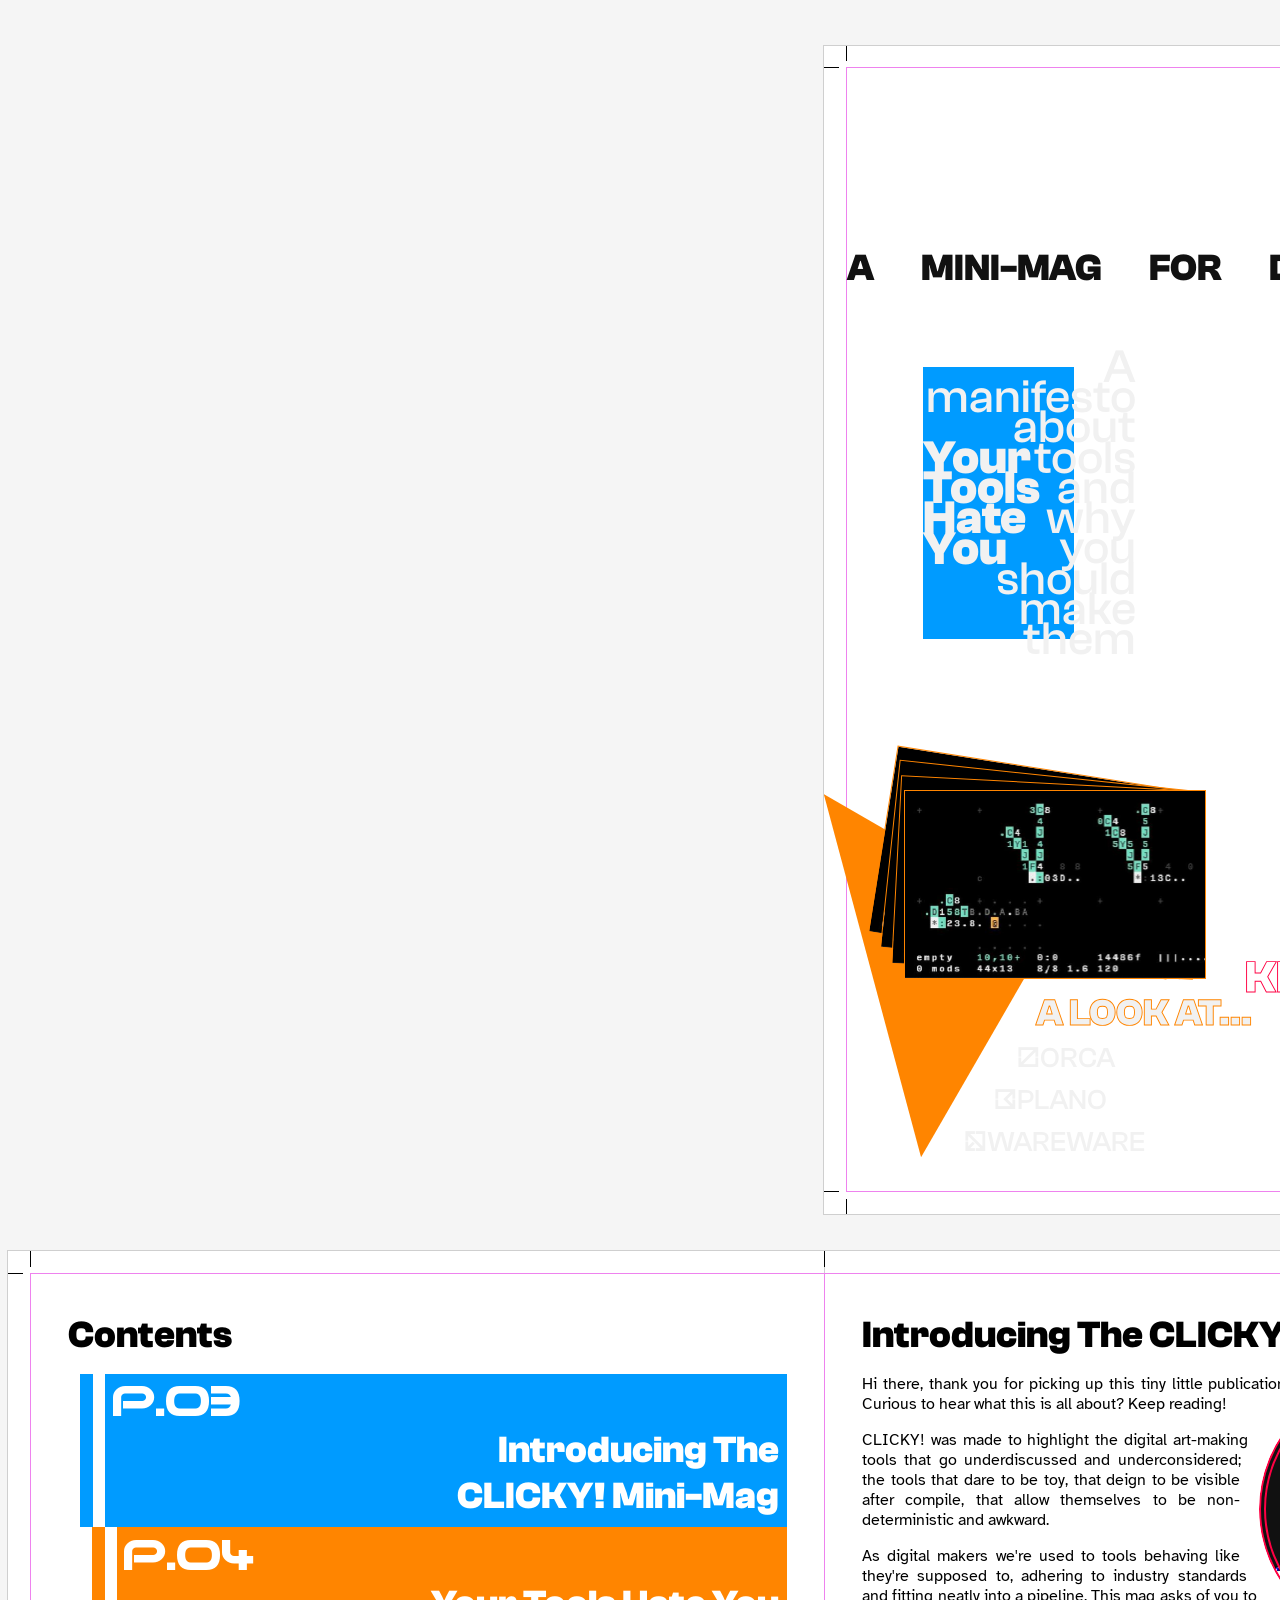
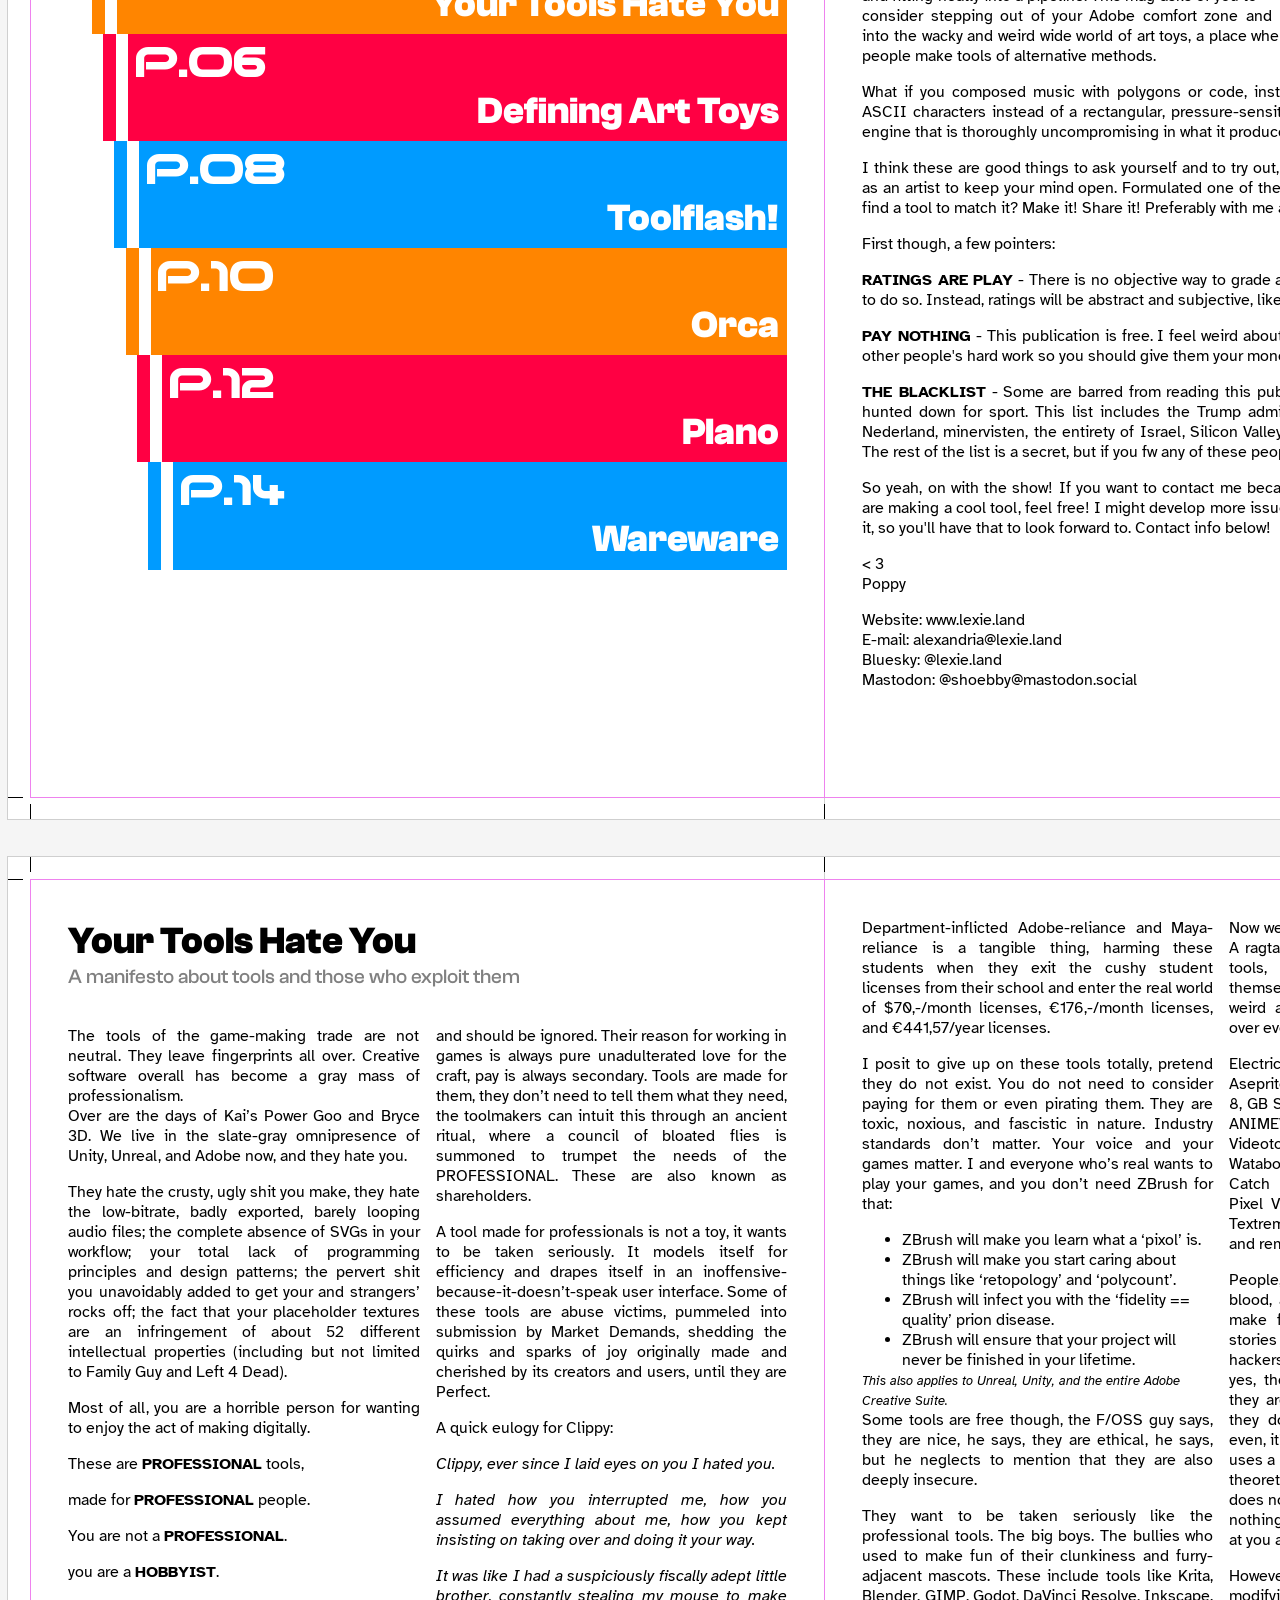
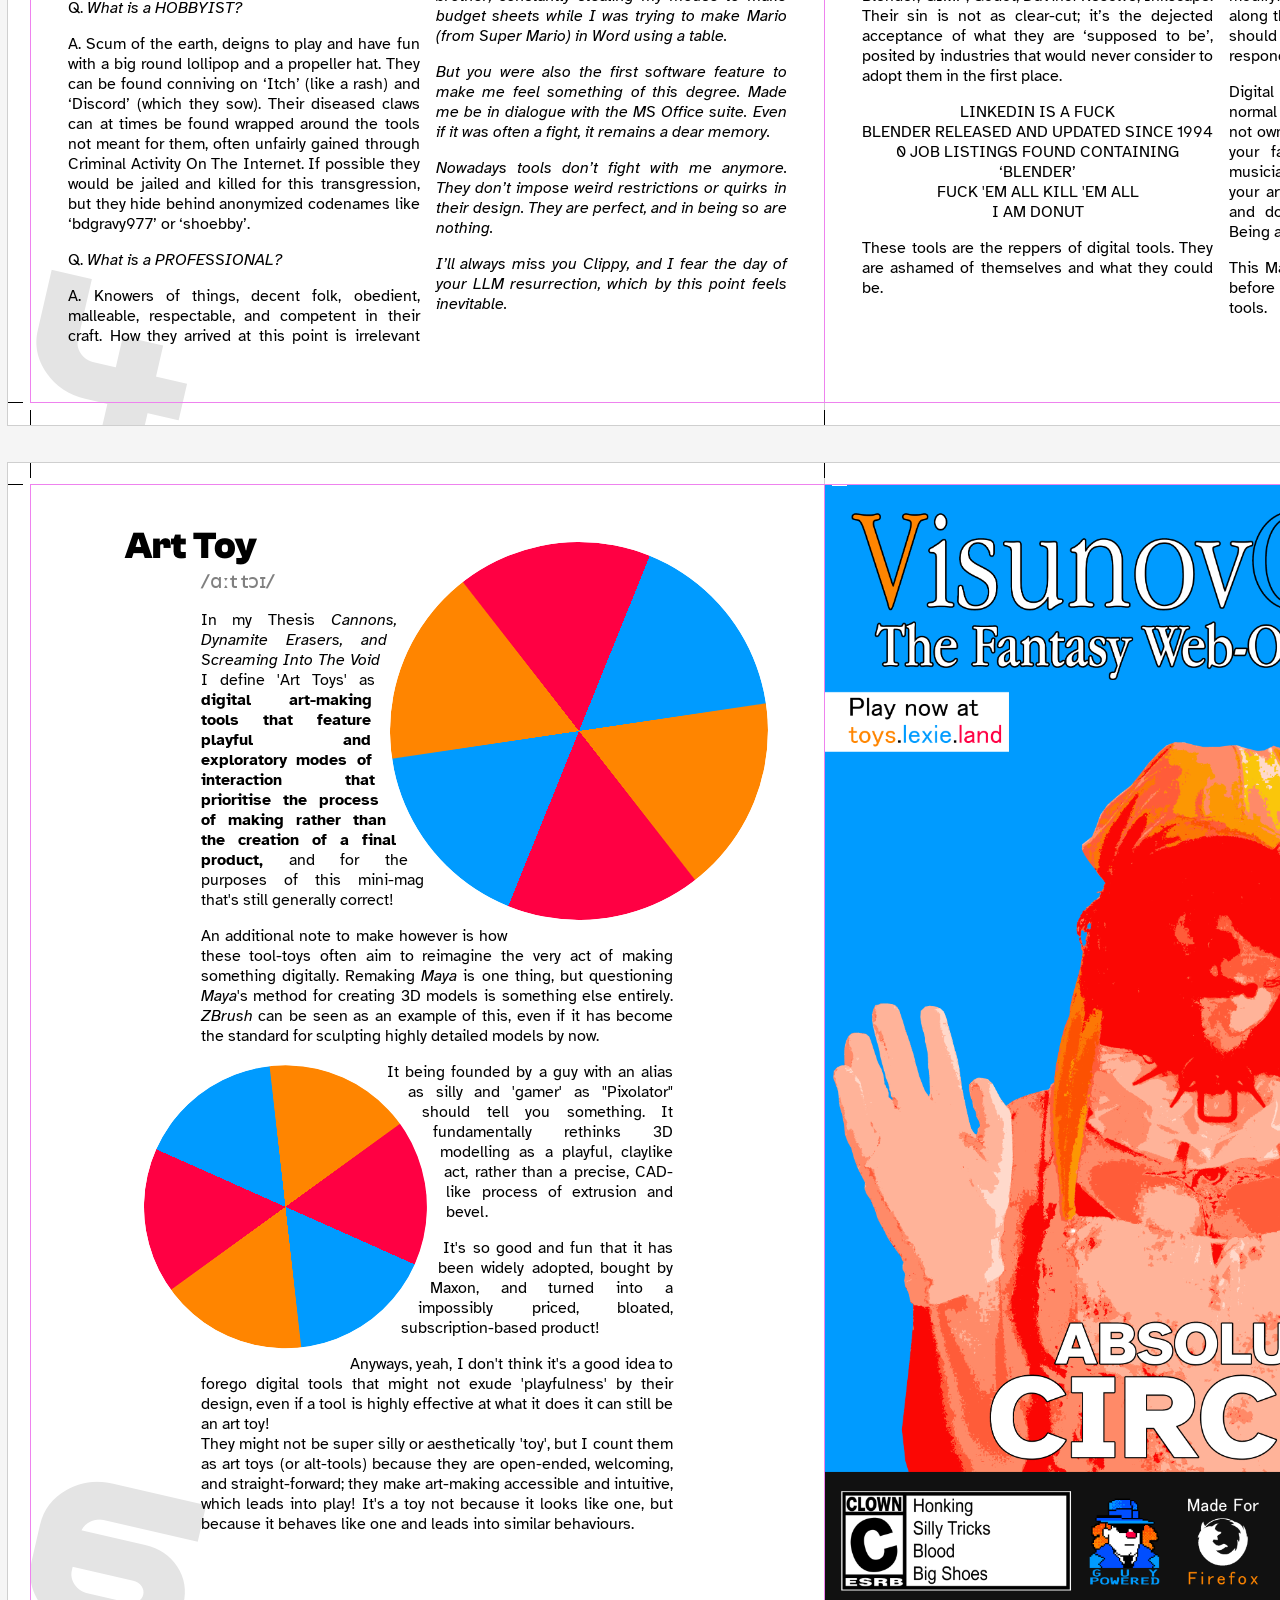
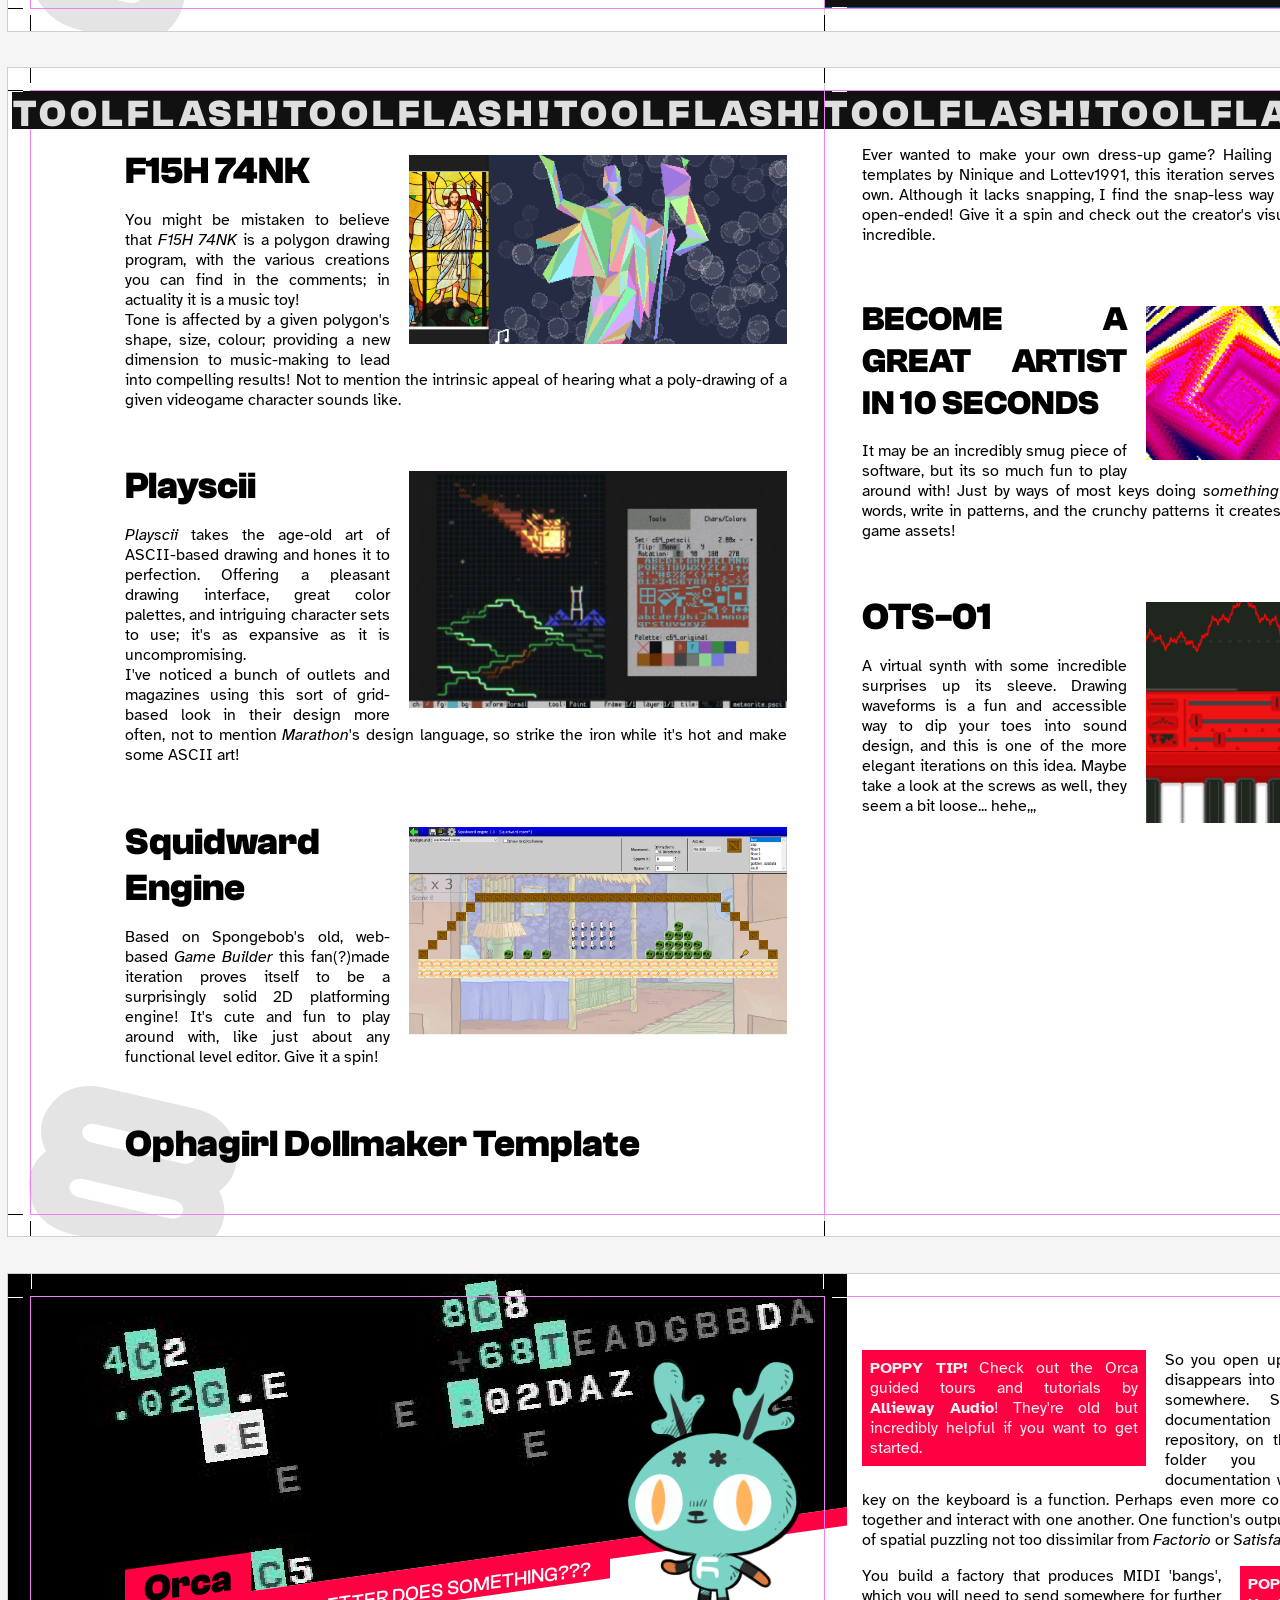
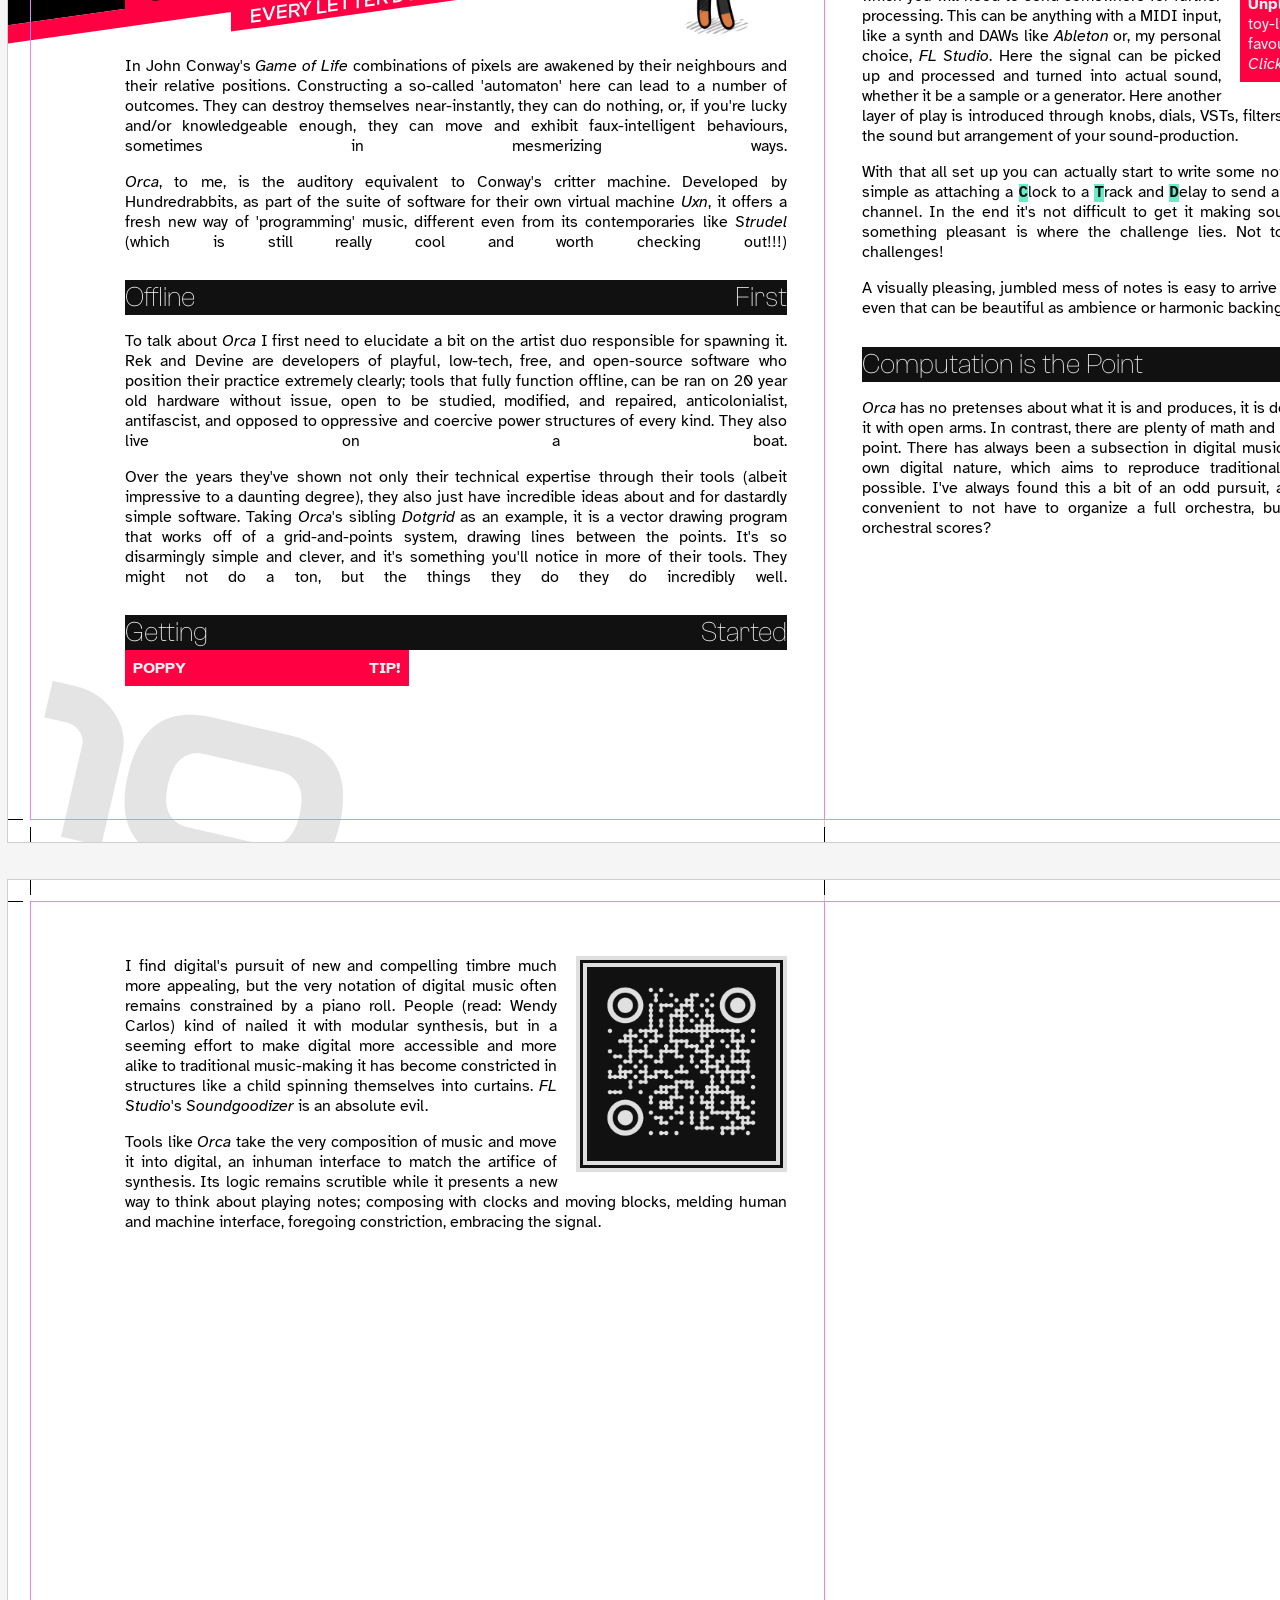
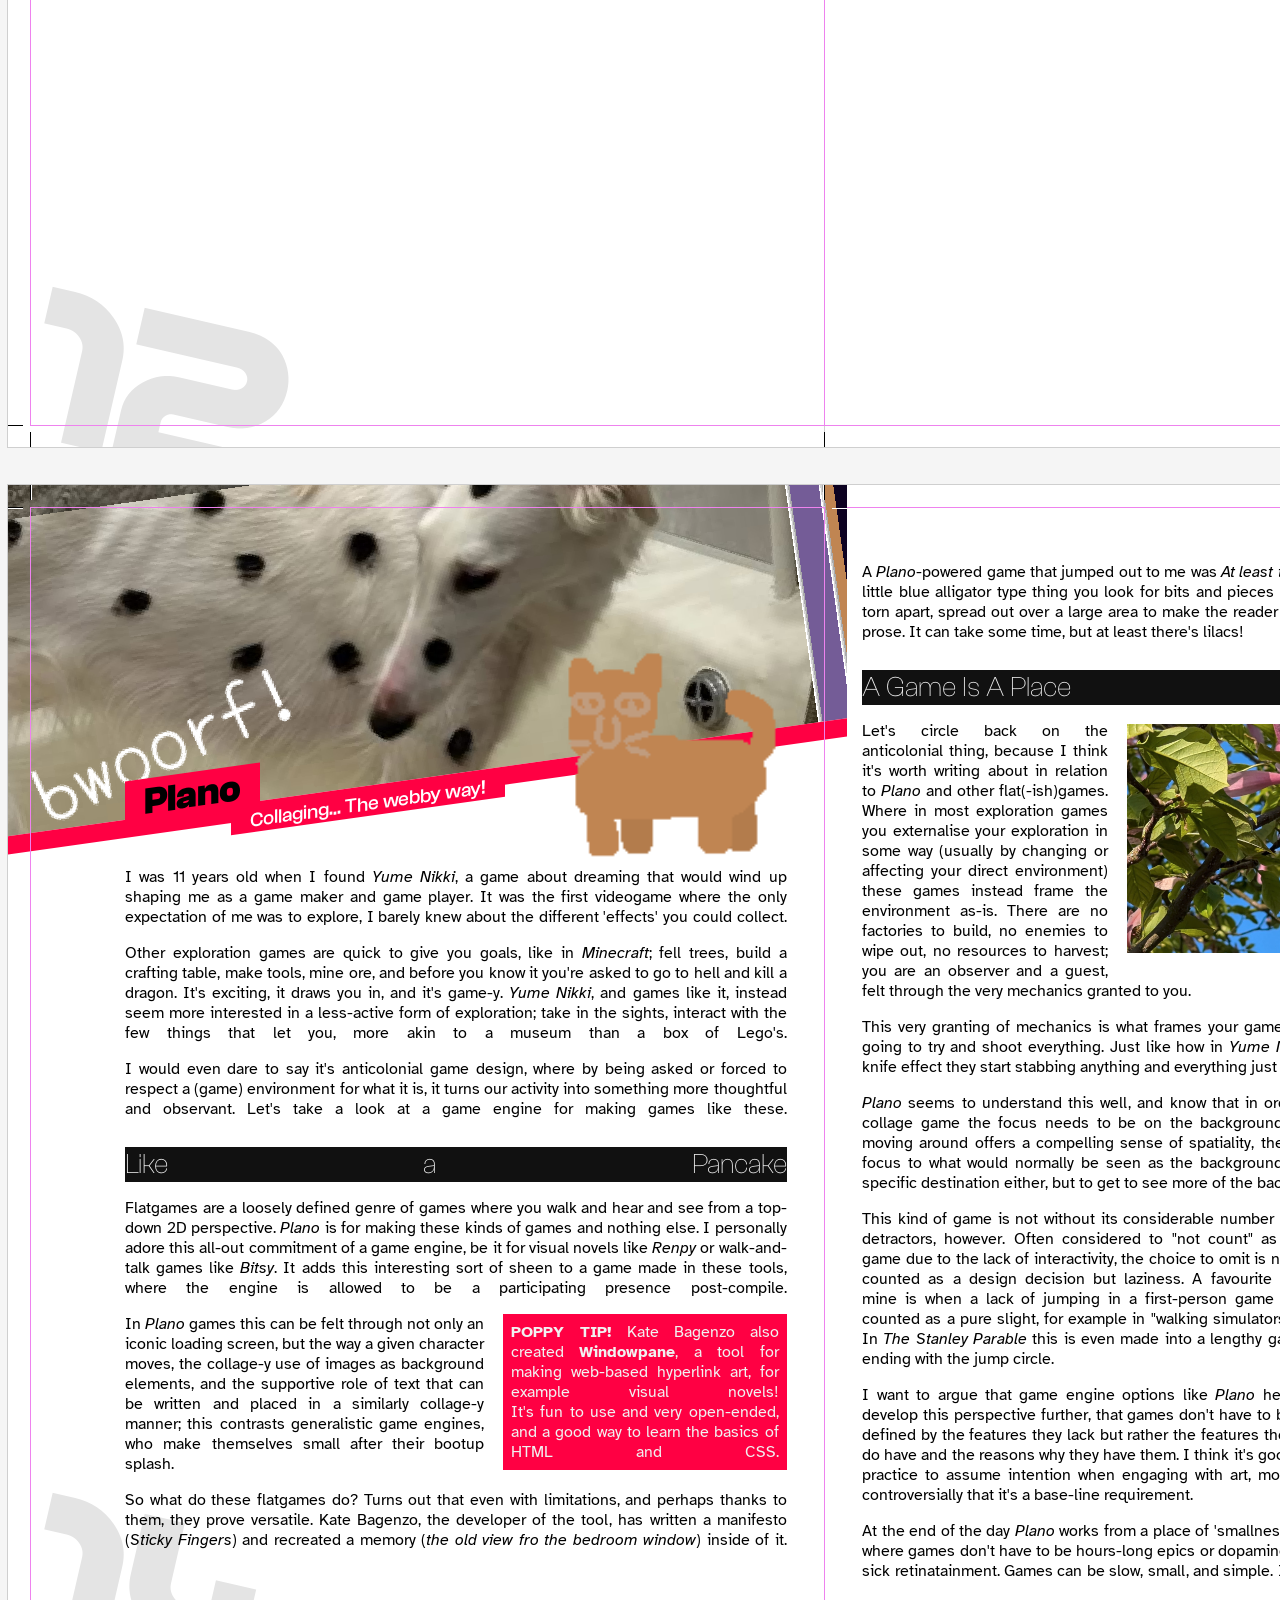
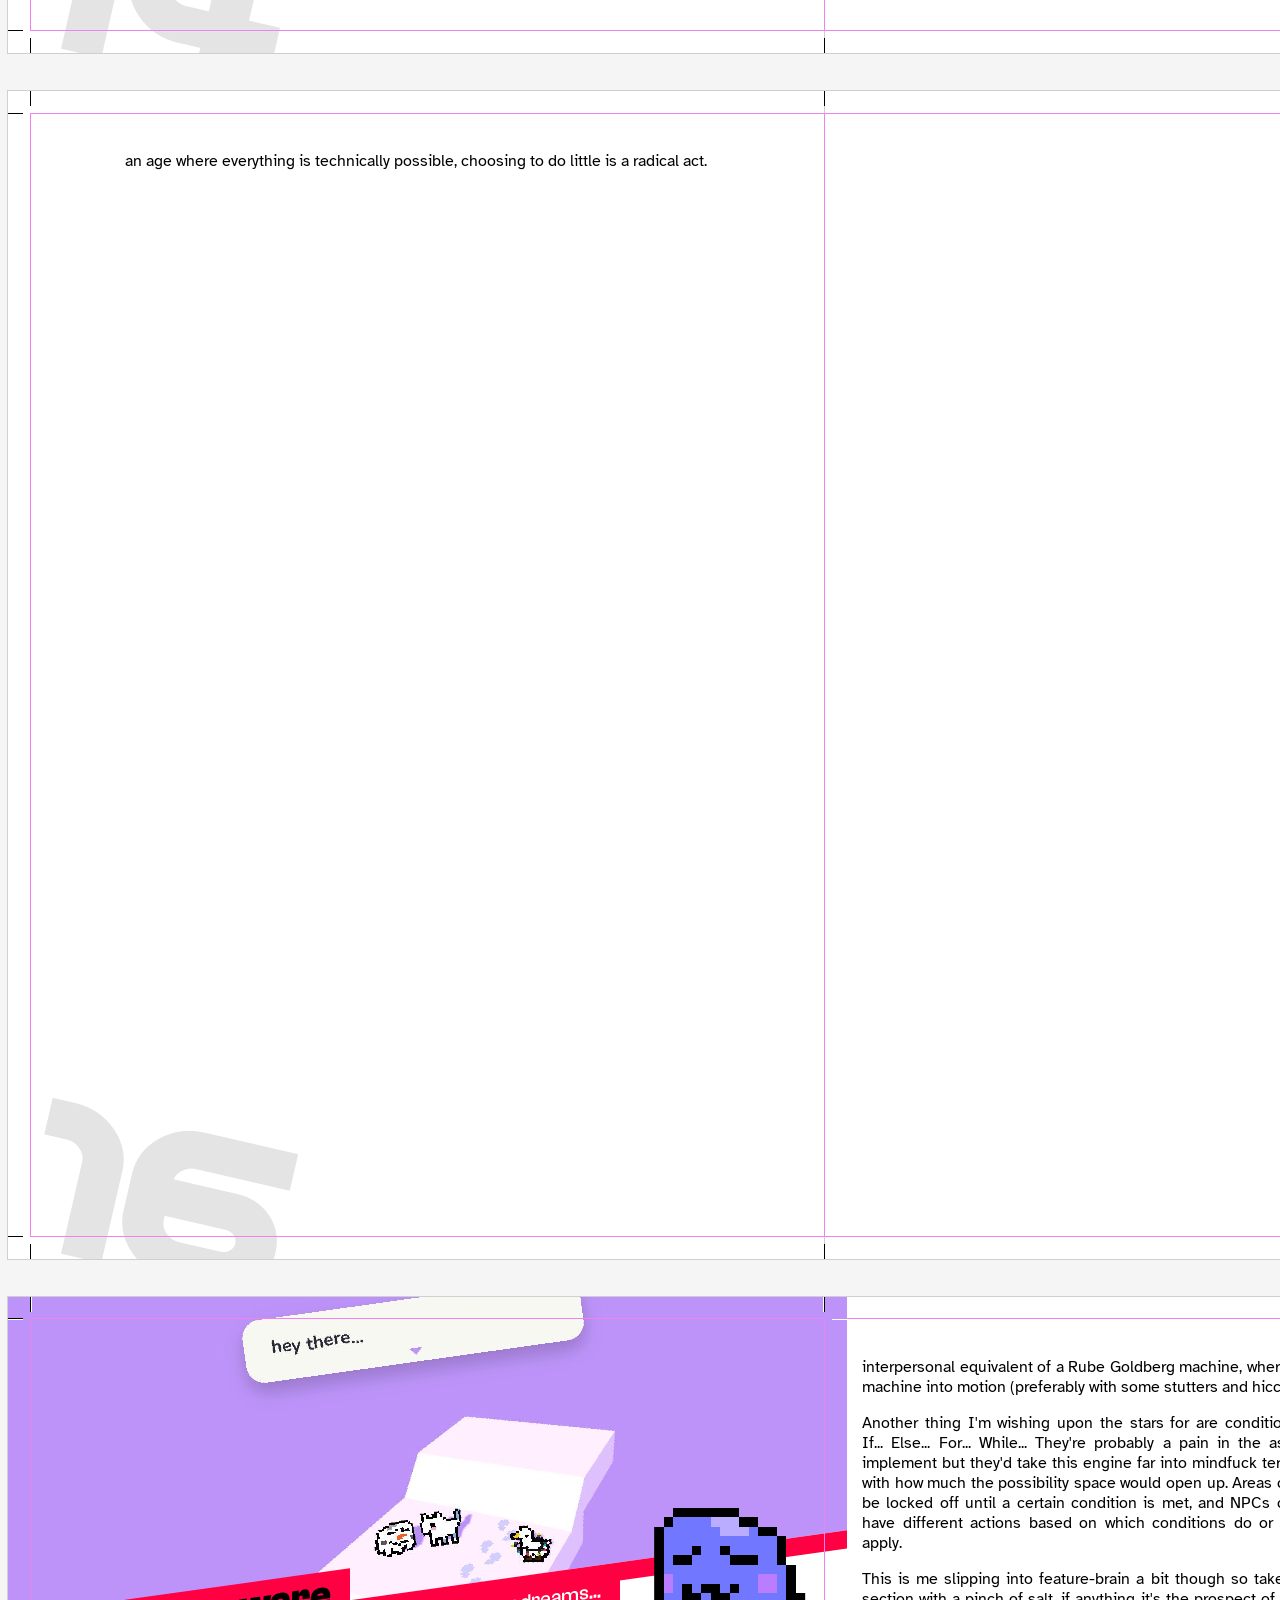
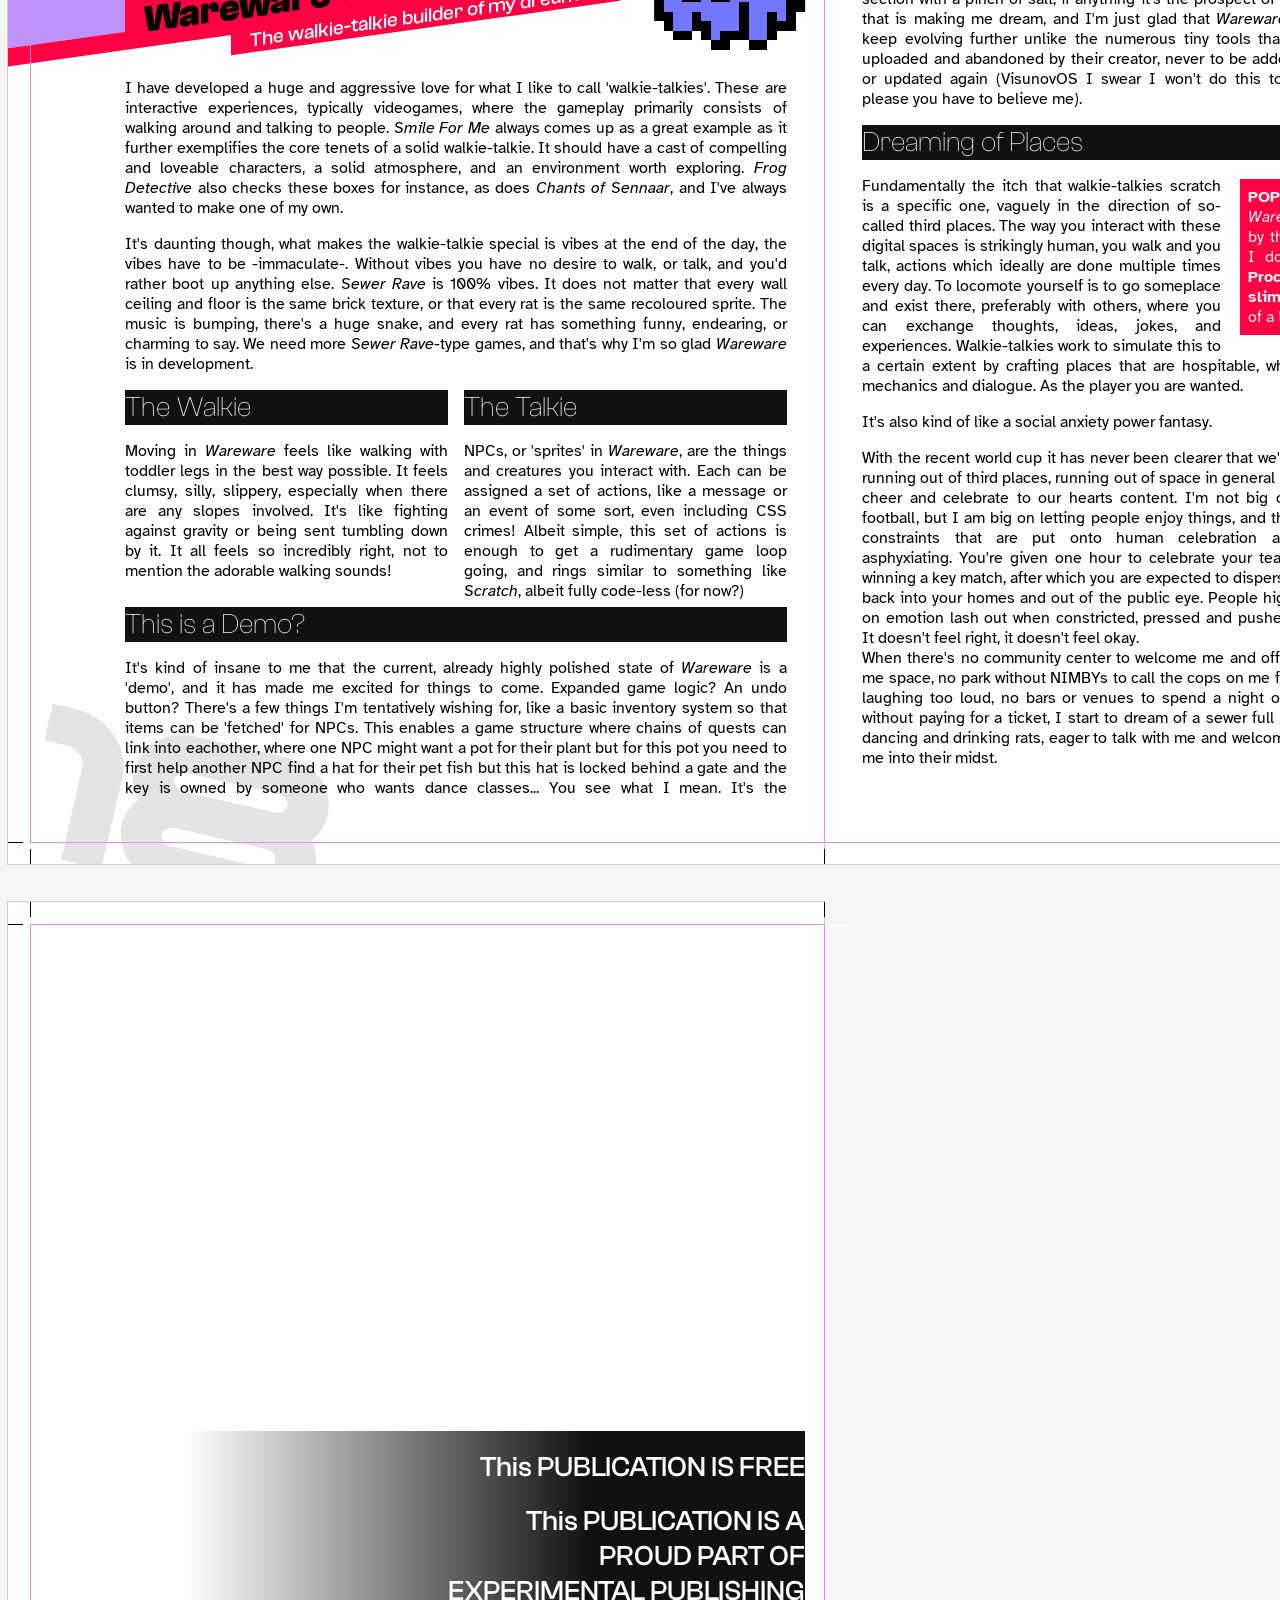
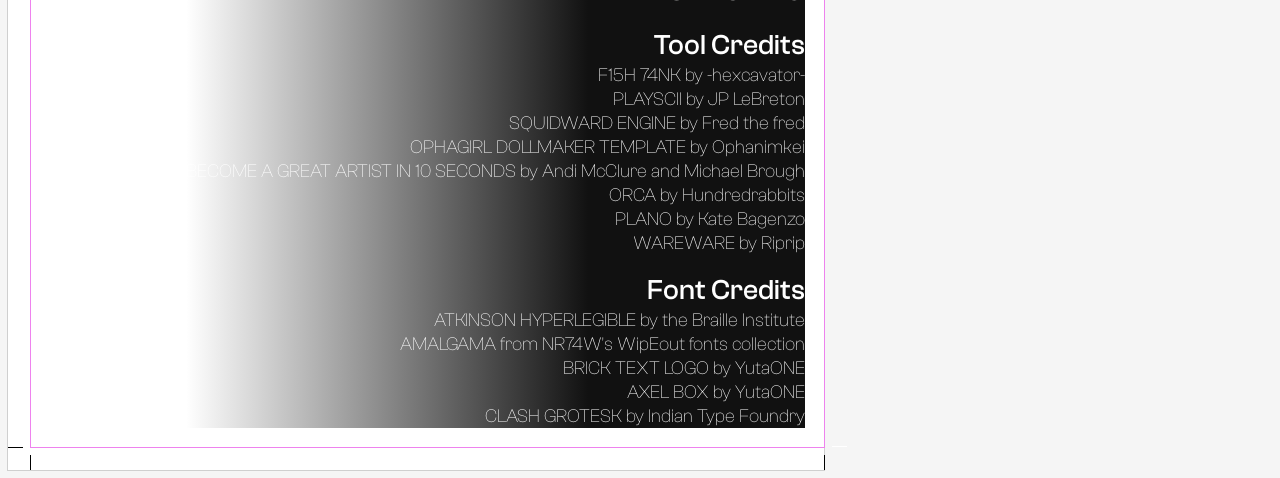
==== commit e58d2b38: "finally done....but i did scrap puck's tools" ====
--- a/index.html
+++ b/index.html
@@ -23,35 +23,33 @@
         </div>
 
         <div class="reviews">
+            <div class="skewy"></div>
             <div class="screenshot"></div>
             <div class="screenshot"></div>
             <div class="screenshot"></div>
             <div class="screenshot"></div>
-            <div class="skewy"></div>
+
             <p>A LOOK AT...</p>
             <ul>
                 <li>ORCA</li>
                 <li>PLANO</li>
                 <li>WAREWARE</li>
-                <li>PUCK'S<br>TEXTURING<br>TOOLS</li>
             </ul>
-            <img class="gatito" src="./assets/gatito.png">
         </div>
 
         <p class="introducing">KICKING OFF THIS CLOWN SHOW WITH POPPY!</p>
     </section>
 
-    <section class="contents">
+    <section id="contents">
         <p class="title">Contents</p>
         <ul>
-            <li>3 | Introducing The PP Mini-Mag</li>
-            <li>4 | Your Tools Hate You</li>
-            <li>9 | Defining Art Toys</li>
-            <li>X | Toolflash!</li>
-            <li>X | Orca</li>
-            <li>X | Plano</li>
-            <li>X | Wareware</li>
-            <li>X | Puck's Seamlessifier + Ripper & Pixelizer</li>
+            <li><span class="pagenum">03</span><span class="contentTitle">Introducing The<br>CLICKY! Mini-Mag</span></li>
+            <li><span class="pagenum">04</span><span class="contentTitle">Your Tools Hate You</span></li>
+            <li><span class="pagenum">06</span><span class="contentTitle">Defining Art Toys</span></li>
+            <li><span class="pagenum">08</span><span class="contentTitle">Toolflash!</span></li>
+            <li><span class="pagenum">10</span><span class="contentTitle">Orca</span></li>
+            <li><span class="pagenum">12</span><span class="contentTitle">Plano</span></li>
+            <li><span class="pagenum">14</span><span class="contentTitle">Wareware</span></li>
         </ul>
     </section>
 
@@ -62,7 +60,7 @@
 
         <p>Hi there, thank you for picking up this tiny little publication! Curious to hear what this is all about? Keep reading!</p>
         
-        <p>Poppy's Picks was made to highlight the digital art-making tools that go underdiscussed and underconsidered; the tools that dare to be toy, that deign to be visible after compile, that allow themselves to be non-deterministic and awkward.</p>
+        <p>CLICKY! was made to highlight the digital art-making tools that go underdiscussed and underconsidered; the tools that dare to be toy, that deign to be visible after compile, that allow themselves to be non-deterministic and awkward.</p>
 
         <p>As digital makers we're used to tools behaving like they're supposed to, adhering to industry standards and fitting neatly into a pipeline. This mag asks of you to consider stepping out of your Adobe comfort zone and into the wacky and weird wide world of art toys, a place where people make tools of alternative methods.</p>
 
@@ -76,12 +74,12 @@
 
         <p><b>PAY NOTHING</b> - This publication is free. I feel weird about receiving money for writing about other people's hard work so you should give them your money instead.</p>
 
-        <p><b>THE BLACKLIST</b> - Some are barred from reading this publication, who upon reading will be hunted down for sport. This list includes the Trump administration, Jonathan Blow, PVV/FvD/VVD/BVNL/SGP/JA21/BBB voters and members, minervisten, the entirety of Israel, Silicon Valley, Jeff Koons, and Joanne Rowling. The rest of the list is a secret, but if you fw any of these people you can make a fair judgement.
+        <p><b>THE BLACKLIST</b> - Some are barred from reading this publication, who upon reading will be hunted down for sport. This list includes the Trump administration, Jonathan Blow, rechts-Nederland, minervisten, the entirety of Israel, Silicon Valley, Jeff Koons, and Joanne Rowling. The rest of the list is a secret, but if you fw any of these people you can make a fair judgement.
         </p>
 
         <p>So yeah, on with the show! If you want to contact me because you know about a cool tool or are making a cool tool, feel free! I might develop more issues of this mini-mag if I like making it, so you'll have that to look forward to. Contact info below!</p>
 
-        <p>Love,<br>Poppy</p>
+        <p>< 3<br>Poppy</p>
 
         <p>
             Website: www.lexie.land<br>
@@ -91,123 +89,135 @@
         </p>
     </section>
 
-    <section class="onepage manifesto">
+    <section class="onepage" id="manifesto">
         <p class="title">Your Tools Hate You</p>
         <p class="subtitle">A manifesto about tools and those who exploit them</p>
-
-        <p>The tools of the game-making trade are not neutral. They leave fingerprints all over. Creative software overall has become a gray mass of professionalism.<br>Over are the days of Kai’s Power Goo and Bryce 3D. We live in the slate-gray omnipresence of Unity, Unreal, and Adobe now, and they hate you.</p>
-
-        <p>They hate the crusty, ugly shit you make, they hate the low-bitrate, badly exported, barely looping audio files; the complete absence of SVGs in your workflow; your total lack of programming principles and design patterns; the pervert shit you unavoidably added to get your and strangers’ rocks off; the fact that your placeholder textures are an infringement of about 52 different intellectual properties (including but not limited to Family Guy and Left 4 Dead).</p>
-
-        <p>Most of all, you are a horrible person for wanting to enjoy the act of making digitally.</p>
-
-        <p>These are <b>PROFESSIONAL</b> tools,</p>
-
-        <p>made for <b>PROFESSIONAL</b> people.</p>
-
-        <p>You are not a <b>PROFESSIONAL</b>.</p>
-
-        <p>you are a <b>HOBBYIST</b>.</p>
-        
-        <p>
-            Q. <i>What is a HOBBYIST?</i>
-        </p>
-        <p>
-            A. Scum of the earth, deigns to play and have fun with a big round lollipop and a propeller hat. They can be found conniving on ‘Itch’ (like a rash) and ‘Discord’ (which they sow). Their diseased claws can at times be found wrapped around the tools not meant for them, often unfairly gained through Criminal Activity On The Internet. If possible they would be jailed and killed for this transgression, but they hide behind anonymized codenames like ‘bdgravy977’ or ‘shoebby’.
-        </p>
-
-        <p>
-            Q. <i>What is a PROFESSIONAL?</i>
-        </p>
-        <p>
-            A. Knowers of things, decent folk, obedient, malleable, respectable, and competent in their craft. How they arrived at this point is irrelevant and should be ignored. Their reason for working in games is always pure unadulterated love for the craft, pay is always secondary. Tools are made for them, they don’t need to tell them what they need, the toolmakers can intuit this through an ancient ritual, where a council of bloated flies is summoned to trumpet the needs of the PROFESSIONAL. These are also known as shareholders.
-        </p>
-
-        <p>A tool made for professionals is not a toy, it wants to be taken seriously. It models itself for efficiency and drapes itself in an inoffensive-because-it-doesn’t-speak user interface. Some of these tools are abuse victims, pummeled into submission by Market Demands, shedding the quirks and sparks of joy originally made and cherished by its creators and users, until they are Perfect.</p>
-        
-        <p>A quick eulogy for Clippy:</p>
-
-        <div style="font-style: italic; margin: 0 10mm;">
-            <p>Clippy, ever since I laid eyes on you I hated you.</p>
+        
+        <div class="content">
+            <p>The tools of the game-making trade are not neutral. They leave fingerprints all over. Creative software overall has become a gray mass of professionalism.<br>Over are the days of Kai’s Power Goo and Bryce 3D. We live in the slate-gray omnipresence of Unity, Unreal, and Adobe now, and they hate you.</p>
+
+            <p>They hate the crusty, ugly shit you make, they hate the low-bitrate, badly exported, barely looping audio files; the complete absence of SVGs in your workflow; your total lack of programming principles and design patterns; the pervert shit you unavoidably added to get your and strangers’ rocks off; the fact that your placeholder textures are an infringement of about 52 different intellectual properties (including but not limited to Family Guy and Left 4 Dead).</p>
+
+            <p>Most of all, you are a horrible person for wanting to enjoy the act of making digitally.</p>
+
+            <p>These are <b>PROFESSIONAL</b> tools,</p>
+
+            <p>made for <b>PROFESSIONAL</b> people.</p>
+
+            <p>You are not a <b>PROFESSIONAL</b>.</p>
+
+            <p>you are a <b>HOBBYIST</b>.</p>
             
+            <p>
+                Q. <i>What is a HOBBYIST?</i>
+            </p>
+            <p>
+                A. Scum of the earth, deigns to play and have fun with a big round lollipop and a propeller hat. They can be found conniving on ‘Itch’ (like a rash) and ‘Discord’ (which they sow). Their diseased claws can at times be found wrapped around the tools not meant for them, often unfairly gained through Criminal Activity On The Internet. If possible they would be jailed and killed for this transgression, but they hide behind anonymized codenames like ‘bdgravy977’ or ‘shoebby’.
+            </p>
+
+            <p>
+                Q. <i>What is a PROFESSIONAL?</i>
+            </p>
+            <p>
+                A. Knowers of things, decent folk, obedient, malleable, respectable, and competent in their craft. How they arrived at this point is irrelevant and should be ignored. Their reason for working in games is always pure unadulterated love for the craft, pay is always secondary. Tools are made for them, they don’t need to tell them what they need, the toolmakers can intuit this through an ancient ritual, where a council of bloated flies is summoned to trumpet the needs of the PROFESSIONAL. These are also known as shareholders.
+            </p>
+
+            <p>A tool made for professionals is not a toy, it wants to be taken seriously. It models itself for efficiency and drapes itself in an inoffensive-because-it-doesn’t-speak user interface. Some of these tools are abuse victims, pummeled into submission by Market Demands, shedding the quirks and sparks of joy originally made and cherished by its creators and users, until they are Perfect.</p>
             
-            <p>I hated how you interrupted me, how you assumed everything about me, how you kept insisting on taking over and doing it your way.</p>
-            
-            <p>It was like I had a suspiciously fiscally adept little brother, constantly stealing my mouse to make budget sheets while I was trying to make Mario (from Super Mario) in Word using a table.</p>
-            
-            <p>But you were also the first software feature to make me feel something of this degree. Made me be in dialogue with the MS Office suite. Even if it was often a fight, it remains a dear memory.</p>
-            
-            <p>Nowadays tools don’t fight with me anymore. They don’t impose weird restrictions or quirks in their design. They are perfect, and in being so are nothing.</p>
-            
-            <p>I’ll always miss you Clippy, and I fear the day of your LLM resurrection, which by this point feels unavoidable.</p>
-        </div>
-
-        <p>Department-inflicted Adobe-reliance and Maya-reliance is a tangible thing, harming these students when they exit the cushy student licenses from their school and enter the real world of $70,-/month licenses, €176,-/month licenses, and €441,57/year licenses.</p>
-
-        <p>I posit to give up on these tools totally, pretend they do not exist. You do not need to consider paying for them or even pirating them. They are toxic, noxious, and fascistic in nature. Industry standards don’t matter. Your voice and your games matter. I and everyone who’s real wants to play your games, and you don’t need ZBrush for that:</p>
-
-        <ul>
-            <li>ZBrush will make you learn what a ‘pixol’ is.</li>
-            <li>ZBrush will make you start caring about things like ‘retopology’ and ‘polycount’.</li>
-            <li>ZBrush will infect you with the ‘fidelity == quality’ prion disease.</li>
-            <li>ZBrush will ensure that your project will never be finished in your lifetime.</li>
-        </ul>
-        <small><i>This also applies to Unreal, Unity, and the entire Adobe Creative Suite.</i></small>
-
-        <p>Some tools are free though, the F/OSS guy says, they are nice, he says, they are ethical, he says, but he neglects to mention that they are also deeply insecure.</p>
-
-        <p>They want to be taken seriously like the professional tools. The big boys. The bullies who used to make fun of their clunkiness and furry-adjacent mascots. These include tools like Krita, Blender, GIMP, Godot, DaVinci Resolve, Inkscape. Their sin is not as clear-cut; it’s the dejected acceptance of what they are ‘supposed to be’, posited by industries that would never consider to adopt them in the first place.</p>
-        <br><br>
-        <p style="text-align: center;">
-            LINKEDIN IS A FUCK
-            <br><br>
-            BLENDER RELEASED AND UPDATED SINCE 1994
-            <br><br>
-            0 JOB LISTINGS FOUND CONTAINING ‘BLENDER’
-            <br><br>
-            FUCK 'EM ALL KILL 'EM ALL
-            <br><br>
-            I AM DONUT
-        </p>
-
-        <p>These tools are the reppers of digital tools. They are ashamed of themselves and what they could be.</p>
-
-        <p>Now we find ourselves in the camp of opposition. A ragtag bunch of tools that are not professional tools, and are not self-consciously fitting themselves into a David-Byrnian suit. They are weird and leave weirdly shaped fingerprints all over everything made with them.</p>
-
-        <p>Electric Zine Maker, Playscii, Kid Pix, Mario Paint, Aseprite, Dieback, Inspirit, Dither Machine, PICO-8, GB Studio, Narrat, Windowpane, Bapalon, Plano, ANIMEVOX, Decker, Tape Window, (Super) Videotome(:ADV) (Heartbreak), Calico, Pixelbox, Watabou’s Generators, F15H 74NK, Bosca Ceoil, Catch A Poem, vdcrpt, wareware, Magic Wand, Pixel Vision 8, Bfxr, PicoCAD (2), Bitsy, Ren’Py, Textreme (2), and that’s just the ones I’ve used and remember.</p>
-
-        <p>People, real people with supposed flesh and blood, are making tools for you and I to use. To make faggot games, to make ragebait, to tell stories in forms that the most annoying guy in the hackerspace will refer to as “not a real game”. And yes, these will get very little attention because they are so uncompromising or unusual in what they do, but that is fine. I think it’s wonderful even, it’s not called a toolbelt for nothing. An artist uses a breadth of tools that are at their disposal, a theoretical tool made to do everything effectively does nothing. Just look at Affinity. These tools say nothing, and you should want your tools to scream at you at all times.</p>
-
-        <p>However, ultimately, you should be making and modifying tools yourself. Tools are not made to sit along the sidelines; they should be dynamic, they should respond to your work and your work should respond to them in turn.</p>
-
-        <p>Digital art is the only place where it is deemed normal to pay a monthly fee to use a tool you do not own and cannot alter. A painter would laugh in your face. A writer would be dumbstruck. A musician would hum a self-amused tune. Detach your art and self-worth from tools that hate you, and don’t feel self-conscious about doing so. Being a professional is not worth the loss of self.</p>
-
-        <p>This Manifesto was written in Deepdwn, 11 hours before a funeral, and sits in solidarity with tiny tools.</p>
+            <p>A quick eulogy for Clippy:</p>
+
+            <div class="eulogy">
+                <p>Clippy, ever since I laid eyes on you I hated you.</p>
+                
+                <p>I hated how you interrupted me, how you assumed everything about me, how you kept insisting on taking over and doing it your way.</p>
+                
+                <p>It was like I had a suspiciously fiscally adept little brother, constantly stealing my mouse to make budget sheets while I was trying to make Mario (from Super Mario) in Word using a table.</p>
+                
+                <p>But you were also the first software feature to make me feel something of this degree. Made me be in dialogue with the MS Office suite. Even if it was often a fight, it remains a dear memory.</p>
+                
+                <p>Nowadays tools don’t fight with me anymore. They don’t impose weird restrictions or quirks in their design. They are perfect, and in being so are nothing.</p>
+                
+                <p>I’ll always miss you Clippy, and I fear the day of your LLM resurrection, which by this point feels inevitable.</p>
+            </div>
+            <br>
+            <p>Department-inflicted Adobe-reliance and Maya-reliance is a tangible thing, harming these students when they exit the cushy student licenses from their school and enter the real world of $70,-/month licenses, €176,-/month licenses, and €441,57/year licenses.</p>
+
+            <p>I posit to give up on these tools totally, pretend they do not exist. You do not need to consider paying for them or even pirating them. They are toxic, noxious, and fascistic in nature. Industry standards don’t matter. Your voice and your games matter. I and everyone who’s real wants to play your games, and you don’t need ZBrush for that:</p>
+
+            <ul style="margin-bottom: 0;">
+                <li>ZBrush will make you learn what a ‘pixol’ is.</li>
+                <li>ZBrush will make you start caring about things like ‘retopology’ and ‘polycount’.</li>
+                <li>ZBrush will infect you with the ‘fidelity == quality’ prion disease.</li>
+                <li>ZBrush will ensure that your project will never be finished in your lifetime.</li>
+            </ul>
+            <small><i>This also applies to Unreal, Unity, and the entire Adobe Creative Suite.</i></small>
+
+            <p>Some tools are free though, the F/OSS guy says, they are nice, he says, they are ethical, he says, but he neglects to mention that they are also deeply insecure.</p>
+
+            <p>They want to be taken seriously like the professional tools. The big boys. The bullies who used to make fun of their clunkiness and furry-adjacent mascots. These include tools like Krita, Blender, GIMP, Godot, DaVinci Resolve, Inkscape. Their sin is not as clear-cut; it’s the dejected acceptance of what they are ‘supposed to be’, posited by industries that would never consider to adopt them in the first place.</p>
+
+            <p style="text-align: center;">
+                LINKEDIN IS A FUCK
+                <br>
+                BLENDER RELEASED AND UPDATED SINCE 1994
+                <br>
+                0 JOB LISTINGS FOUND CONTAINING ‘BLENDER’
+                <br>
+                FUCK 'EM ALL KILL 'EM ALL
+                <br>
+                I AM DONUT
+            </p>
+
+            <p>These tools are the reppers of digital tools. They are ashamed of themselves and what they could be.</p>
+
+            <p>Now we find ourselves in the camp of opposition. A ragtag bunch of tools that are not professional tools, and are not self-consciously fitting themselves into a David-Byrnian suit. They are weird and leave weirdly shaped fingerprints all over everything made with them.</p>
+
+            <p>Electric Zine Maker, Playscii, Kid Pix, Mario Paint, Aseprite, Dieback, Inspirit, Dither Machine, PICO-8, GB Studio, Narrat, Windowpane, Bapalon, Plano, ANIMEVOX, Decker, Tape Window, (Super) Videotome(:ADV) (Heartbreak), Calico, Pixelbox, Watabou’s Generators, F15H 74NK, Bosca Ceoil, Catch A Poem, vdcrpt, wareware, Magic Wand, Pixel Vision 8, Bfxr, PicoCAD (2), Bitsy, Ren’Py, Textreme (2), and that’s just the ones I’ve used and remember.</p>
+
+            <p>People, real people with supposed flesh and blood, are making tools for you and I to use. To make faggot games, to make ragebait, to tell stories in forms that the most annoying guy in the hackerspace will refer to as “not a real game”. And yes, these will get very little attention because they are so uncompromising or unusual in what they do, but that is fine. I think it’s wonderful even, it’s not called a toolbelt for nothing. An artist uses a breadth of tools that are at their disposal, a theoretical tool made to do everything effectively does nothing. Just look at Affinity. These tools say nothing, and you should want your tools to scream at you at all times.</p>
+
+            <p>However, ultimately, you should be making and modifying tools yourself. Tools are not made to sit along the sidelines; they should be dynamic, they should respond to your work and your work should respond to them in turn.</p>
+
+            <p>Digital art is the only place where it is deemed normal to pay a monthly fee to use a tool you do not own and cannot alter. A painter would laugh in your face. A writer would be dumbstruck. A musician would hum a self-amused tune. Detach your art and self-worth from tools that hate you, and don’t feel self-conscious about doing so. Being a professional is not worth the loss of self.</p>
+
+            <p>This Manifesto was written in Deepdwn, 11 hours before a funeral, and sits in solidarity with tiny tools.</p>
+        </div>
     </section>
 
     <section class="onepage" id="definition">
+        <div class="ball"></div>
         <p class="title">Art Toy</p>
         <p class="subtitle">/ɑːt tɔɪ/</p>
 
-        <p>In my Thesis <i>Cannons, Dynamite Erasers, and Screaming Into The Void</i> I define 'Art Toys' as <b>digital art-making tools that feature playful and exploratory modes of interaction that prioritise the process of making rather than the creation of a final product,</b> and for the purposes of this mini-mag that's still generally correct!</p>
-
-        <p>An additional note to make however is how these tool-toys often aim to reimagine the very act of making something digitally. Remaking <i>Maya</i> is one thing, but questioning <i>Maya</i>'s method for creating 3D models is something else entirely. <i>ZBrush</i> can be seen as an example of this, even if it has become the standard for sculpting highly detailed models by now. It being founded by a guy with an alias as silly and 'gamer' as "Pixolator" should tell you something. It fundamentally rethinks 3D modelling as a playful, claylike act, rather than a precise, CAD-like process of extrusion and bevel.</p>
-
-        <p>
-            It's so good and fun that it has been widely adopted, bought by Maxon, and turned into a impossibly priced, bloated, subscription-based product!
-        </p>
-
-        <p>
-            Anyways, yeah, I don't think it's a good idea to forego digital tools that might not exude 'playfulness' by their design, which is why I felt it necessary to include Puck's tools in this issue. These are highly effective at what they do; ripping textures! This might not be super silly or weird, but I count it as an art toy (or alt-tool) because it is so straight-forward and makes texturing as a practice much more accessible and intuitive. It's a toy because it invites you to play with it!
-        </p>
-    </section>
-
-    <section class="onepage ad">
+            <p>
+                In my Thesis <i>Cannons, Dynamite Erasers, and Screaming Into The Void</i> I define 'Art Toys' as <b>digital art-making tools that feature playful and exploratory modes of interaction that prioritise the process of making rather than the creation of a final product,</b> and for the purposes of this mini-mag that's still generally correct!
+            </p>
+
+            <p>
+                An additional note to make however is how these tool-toys often aim to reimagine the very act of making something digitally. Remaking <i>Maya</i> is one thing, but questioning <i>Maya</i>'s method for creating 3D models is something else entirely. <i>ZBrush</i> can be seen as an example of this, even if it has become the standard for sculpting highly detailed models by now.
+            </p>
+            <div class="ball"></div>
+            <p>
+                It being founded by a guy with an alias as silly and 'gamer' as "Pixolator" should tell you something. It fundamentally rethinks 3D modelling as a playful, claylike act, rather than a precise, CAD-like process of extrusion and bevel.
+            </p>
+
+            <p>
+                It's so good and fun that it has been widely adopted, bought by Maxon, and turned into a impossibly priced, bloated, subscription-based product!
+            </p>
+            <p>
+                Anyways, yeah, I don't think it's a good idea to forego digital tools that might not exude 'playfulness' by their design, even if a tool is highly effective at what it does it can still be an art toy!<br>
+                They might not be super silly or aesthetically 'toy', but I count them as art toys (or alt-tools) because they are open-ended, welcoming, and straight-forward; they make art-making accessible and intuitive, which leads into play! It's a toy not because it looks like one, but because it behaves like one and leads into similar behaviours.
+            </p>
+
+        
+    </section>
+
+    <section class="onepage" id="ad">
 
     </section>
 
     <section class="onepage" id="toolflash">
-            <p class="title">TOOLFLASH!TOOLFLASH!TOOLFLASH!TOOLFLASH!TOOLFLASH!TOOLFLASH!TOOLFLASH!TOOLFLASH!TOOLFLASH!</p>
+            <p class="title t1">TOOLFLASH!TOOLFLASH!TOOLFLASH!</p>
 
             <div class="flash fishtank">
                 <img src="./assets/screenshot-fishtank.png">
@@ -256,6 +266,8 @@
                     A virtual synth with some incredible surprises up its sleeve. Drawing waveforms is a fun and accessible way to dip your toes into sound design, and this is one of the more elegant iterations on this idea. Maybe take a look at the screws as well, they seem a bit loose... hehe,,,
                 </p>
             </div>
+
+            <p class="title t2">TOOLFLASH!TOOLFLASH!TOOLFLASH!</p>
     </section>
 
     <section class="spread" id="orca">
@@ -390,9 +402,45 @@
         <div class="banner"></div>
         <p class="title">Wareware</p>
         <p class="subtitle">The walkie-talkie builder of my dreams...</p>
+        <img class="banner-hero" src="./assets/misty.gif">
 
         <p style="margin-top: 85mm;">
-
+            I have developed a huge and aggressive love for what I like to call 'walkie-talkies'. These are interactive experiences, typically videogames, where the gameplay primarily consists of walking around and talking to people. <i>Smile For Me</i> always comes up as a great example as it further exemplifies the core tenets of a solid walkie-talkie. It should have a cast of compelling and loveable characters, a solid atmosphere, and an environment worth exploring. <i>Frog Detective</i> also checks these boxes for instance, as does <i>Chants of Sennaar</i>, and I've always wanted to make one of my own.
+        </p>
+        <p>
+            It's daunting though, what makes the walkie-talkie special is vibes at the end of the day, the vibes have to be -immaculate-. Without vibes you have no desire to walk, or talk, and you'd rather boot up anything else. <i>Sewer Rave</i> is 100% vibes. It does not matter that every wall ceiling and floor is the same brick texture, or that every rat is the same recoloured sprite. The music is bumping, there's a huge snake, and every rat has something funny, endearing, or charming to say. We need more <i>Sewer Rave</i>-type games, and that's why I'm so glad <i>Wareware</i> is in development.
+        </p>
+
+        <div style="column-count: 2;">
+            <p class="header" style="margin-top: 0;">The Walkie</p>
+            <p>
+                Moving in <i>Wareware</i> feels like walking with toddler legs in the best way possible. It feels clumsy, silly, slippery, especially when there are any slopes involved. It's like fighting against gravity or being sent tumbling down by it. It all feels so incredibly right, not to mention the adorable walking sounds!
+            </p>
+
+            <p class="header" style="margin-top: 0;">The Talkie</p>
+            <p>
+                NPCs, or 'sprites' in <i>Wareware</i>, are the things and creatures you interact with. Each can be assigned a set of actions, like a message or an event of some sort, even including CSS crimes! Albeit simple, this set of actions is enough to get a rudimentary game loop going, and rings similar to something like <i>Scratch</i>, albeit fully code-less (for now?)
+            </p>
+        </div>
+
+        <p class="header" style="margin-top: 0;">This is a Demo?</p>
+        <p>
+            It's kind of insane to me that the current, already highly polished state of <i>Wareware</i> is a 'demo', and it has made me excited for things to come. Expanded game logic? An undo button? There's a few things I'm tentatively wishing for, like a basic inventory system so that items can be 'fetched' for NPCs. This enables a game structure where chains of quests can link into eachother, where one NPC might want a pot for their plant but for this pot you need to first help another NPC find a hat for their pet fish but this hat is locked behind a gate and the key is owned by someone who wants dance classes... You see what I mean. It's the interpersonal equivalent of a Rube Goldberg machine, where getting one thing puts the whole machine into motion (preferably with some stutters and hiccups along the way).
+        </p>
+        <img src="./assets/warewarehats.JPG" style="float: right; width: 50mm; margin: 0 0 5mm 5mm;">
+        <p>
+            Another thing I'm wishing upon the stars for are conditionals! If... Else... For... While... They're probably a pain in the ass to implement but they'd take this engine far into mindfuck territory with how much the possibility space would open up. Areas could be locked off until a certain condition is met, and NPCs could have different actions based on which conditions do or don't apply.
+        </p>
+        <p>
+            This is me slipping into feature-brain a bit though so take this section with a pinch of salt, if anything it's the prospect of more that is making me dream, and I'm just glad that <i>Wareware</i> will keep evolving further unlike the numerous tiny tools that get uploaded and abandoned by their creator, never to be added to or updated again (VisunovOS I swear I won't do this to you please you have to believe me).
+        </p>
+
+        <p class="header" style="margin-top: 0;">Dreaming of Places</p>
+
+        <div class="tip" style="margin-top: 5mm;"> An example of a very <i>Wareware</i>-like game is <b>Magic Wand</b> by thecatamites, might've inspired it? I don't know! But I do know that <b>Procuring estrogen for your toxic slime girlfriend</b> is a stellar example of a <i>Wareware</i>-made game!</div>
+
+        <p>
+            Fundamentally the itch that walkie-talkies scratch is a specific one, vaguely in the direction of so-called third places. The way you interact with these digital spaces is strikingly human, you walk and you talk, actions which ideally are done multiple times every day. To locomote yourself is to go someplace and exist there, preferably with others, where you can exchange thoughts, ideas, jokes, and experiences. Walkie-talkies work to simulate this to a certain extent by crafting places that are hospitable, which invite your presence through mechanics and dialogue. As the player you are wanted. 
         </p>
 
         <div class="toolrating">
@@ -404,30 +452,24 @@
             </div>
             <img class="qr" src="./assets/qr/qr-wareware.webp">
         </div>
-    </section>
-
-    <section class="spread" id="puck">
-        <div class="banner"></div>
-        <p class="title">Puck's Seamlessifier + Ripper & Pixelizer</p>
-        <p class="subtitle">Rip and tear your photos into useable textures!</p>
-
-        <div class="tip">
-            If you use Paged.JS you are really cool and interesting!
-        </div>
-
-        <div class="toolrating">
-            <div class="rate">
-                <div>
-                    <span>R</span><span>A</span><span>T</span><span>E</span><span>D</span>
-                </div>
-                <img src="./assets/ratings/rating-puck.jpg">
-            </div>
-            <img class="qr" src="./assets/qr/qr-puck.webp">
-        </div>
+
+        <p>
+            It's also kind of like a social anxiety power fantasy.
+        </p>
+
+        <p>
+            With the recent world cup it has never been clearer that we're running out of third places, running out of space in general to cheer and celebrate to our hearts content. I'm not big on football, but I am big on letting people enjoy things, and the constraints that are put onto human celebration are asphyxiating. You're given one hour to celebrate your team winning a key match, after which you are expected to disperse back into your homes and out of the public eye. People high on emotion lash out when constricted, pressed and pushed. It doesn't feel right, it doesn't feel okay.<br>
+            When there's no community center to welcome me and offer me space, no park without NIMBYs to call the cops on me for laughing too loud, no bars or venues to spend a night out without paying for a ticket, I start to dream of a sewer full of dancing and drinking rats, eager to talk with me and welcome me into their midst.
+        </p>
+
+        
     </section>
 
     <section class="finalpage">
         <div class="credits">
+            <p class="credits-header">This PUBLICATION IS FREE</p>
+            <p class="credits-header">This PUBLICATION IS A<br>PROUD PART OF<br>EXPERIMENTAL PUBLISHING</p>
+
             <p class="credits-header">Tool Credits</p>
             <p>F15H 74NK by -hexcavator-</p>
             <p>PLAYSCII by JP LeBreton</p>
@@ -437,8 +479,6 @@
             <p>ORCA by Hundredrabbits</p>
             <p>PLANO by Kate Bagenzo</p>
             <p>WAREWARE by Riprip</p>
-            <p>PUCK'S SEAMLESSIFIER + RIPPER by Puck</p>
-            <p>PUCK's PIXELIZER by Puck</p>
 
             <p class="credits-header">Font Credits</p>
             <p>ATKINSON HYPERLEGIBLE by the Braille Institute</p>
--- a/style.css
+++ b/style.css
@@ -135,19 +135,67 @@
     }
 }
 
-.contents {
-    page: nonum;
+#contents {
+    page: contentLayout;
 
     break-after: page;
 
     ul {
         list-style-type: none;
+        padding: 0;
+    }
+    .pagenum {
+        font-family: 'amalgama';
+    }
+    .contentTitle {
+        display: block;
+        text-align: right;
+    }
+    li {
+        padding: 2mm;
+
+        font-family: 'clash-bold';
+        font-size: 10mm;
+        color: white;
+        
+        box-sizing: border-box;
+        border-left: double 10mm white;
+    }
+    li:nth-of-type(1) {
+        background: #009bff;
+    }
+    li:nth-of-type(2) {
+        background: #ff8500;
+        margin-left: 3mm;
+    }
+    li:nth-of-type(3) {
+        background: #ff0043;
+        margin-left: 6mm;
+    }
+    li:nth-of-type(4) {
+        background: #009bff;
+        margin-left: 9mm;
+    }
+    li:nth-of-type(5) {
+        background: #ff8500;
+        margin-left: 12mm;
+    }
+    li:nth-of-type(6) {
+        background: #ff0043;
+        margin-left: 15mm;
+    }
+    li:nth-of-type(7) {
+        background: #009bff;
+        margin-left: 18mm;
     }
     li::before {
+        font-family: 'amalgama';
         content: "p.";
     }
 }
-@page nonum {
+@page contentLayout {
+    margin: 10mm;
+
     @bottom-left-corner {
         content: "";
     }
@@ -165,25 +213,37 @@
     }
 }
 
-.manifesto {
-    page: manifestoLayout
+#manifesto {
+    page: manifestoLayout;
+
+    .content {
+        column-count: 2;
+        margin-top: 10mm;
+
+        p {
+            margin-top: 0;
+        }
+    }
+    .eulogy {
+        font-style: italic;
+    }
 }
 @page manifestoLayout {
-    margin: 10mm 45mm;
-
-    @bottom-left-corner {
-        margin-left: -20mm;
+    margin: 10mm;
+    columns: 2;
+    .title {
+        margin-top: 0;
     }
 
     @bottom-right-corner {
-        margin-left: 20mm;
+        margin-left: 10mm;
     }
 }
 
 .title {
     font-family: 'clash-bold';
     font-size: 10mm;
-    margin-bottom: 0;
+    margin: 0;
 }
 
 .subtitle {
@@ -226,14 +286,18 @@
 
 .portrait {
     border-radius: 100%;
-    width: 50mm;
-    height: 50mm;
+    width: 70mm;
+    height: 70mm;
     float: right;
-    margin: 2mm 0 2mm 5mm;
+    
+    clip-path: circle(50%);
+    shape-outside: circle(50%);
+    margin: 5mm 0 5mm 5mm;
+
     background: url("./assets/poppy.webp"), #111111;
-    background-size: 60mm 60mm;
+    background-size: 80mm 80mm;
     background-position: -6mm -6mm;
-    border: double 2mm #009bff;
+    border: double 2mm #ff0043;
 }
 
 .placeholder {
@@ -304,7 +368,7 @@
     .title {
         position: absolute;
         left: 0;
-        top: 50mm;
+        top: 60mm;
         padding: 0 5mm;
         
         background: #ff0043;
@@ -369,7 +433,7 @@
 
     .reviews {
         position: absolute;
-        bottom: 25mm;
+        bottom: 10mm;
         left: 5mm;
 
         font-family: 'clash-bold';
@@ -377,35 +441,39 @@
         color: #f1f1f1;
 
         p {
+            -webkit-text-stroke: #ff8500 .25mm;
             margin: 0;
+            margin-left: 45mm;
             line-height: 8mm;
+            z-index: 1;
         }
         ul {
             margin: 0;
-            padding-left: 5.5mm;
+            padding-left: 50mm;
             
             font-family: 'clash-med';
             font-size: 7.5mm;
             line-height: 6mm;
+            z-index: 1;
+        }
+        li {
+            margin-top: 5mm;
+            z-index: 1;
         }
         li::marker {
             font-family: 'axelbox';
         }
         li:nth-of-type(1) {
-            margin-left: 0mm;
+            margin-left: -4mm;
             list-style: "2";
         }
         li:nth-of-type(2) {
-            margin-left: 2mm;
+            margin-left: -10mm;
             list-style: "3";
         }
         li:nth-of-type(3) {
-            margin-left: 4mm;
+            margin-left: -18mm;
             list-style: "4";
-        }
-        li:nth-of-type(4) {
-            margin-left: 6mm;
-            list-style: "5";
         }
 
         .skewy {
@@ -414,14 +482,12 @@
             border-style: solid;
 
             position: absolute;
-            top: -45mm;
-            left: 12mm;
+            bottom: 10mm;
+            left: 0mm;
 
             rotate: -15deg;
-
-            background: transparent;
-
-            z-index: -999;
+            
+            z-index: 0;
         }
 
         .screenshot {
@@ -435,34 +501,28 @@
 
             border: #ff8500 solid .5mm;
         }
-        .screenshot:nth-of-type(1) {
+        .screenshot:nth-child(1n) {
             top: -55mm;
-            z-index: -995;
+            left: 10mm;
+            z-index: 5;
+        }
+        .screenshot:nth-child(2n) {
+            top: -57mm;
+            left: 8mm;
+            transform: rotate(3deg);
+            z-index: 4;
+        }
+        .screenshot:nth-child(3n) {
+            top: -59mm;
             left: 6mm;
-        }
-        .screenshot:nth-of-type(2) {
-            top: -57mm;
-            z-index: -996;
+            transform: rotate(6deg);
+            z-index: 3;
+        }
+        .screenshot:nth-child(4n) {
+            top: -61mm;
             left: 4mm;
-            transform: rotate(3deg);
-        }
-        .screenshot:nth-of-type(3) {
-            top: -59mm;
-            z-index: -997;
-            left: 2mm;
-            transform: rotate(6deg);
-        }
-        .screenshot:nth-of-type(4) {
-            top: -61mm;
-            z-index: -998;
-            left: 0;
             transform: rotate(9deg);
-        }
-
-        .gatito {
-            position: absolute;
-            transform: translateX(40mm) translateY(-5mm);
-            filter: drop-shadow(0 0 2mm black);
+            z-index: 2;
         }
     }
 
@@ -586,30 +646,63 @@
 }
 
 #definition {
-    width: 100%;
-    height: 100%;
-
-    display: flex;
-    align-items: center;
-    justify-content: center;
-    flex-direction: column;
+    .title {
+        margin: 0;
+    }
+
+    .ball {
+        border-radius: 100%;
+        background: repeating-conic-gradient(at center, #009bff 0%, #009bff 16.5%, #ff8500 16.6%, #ff8500 33.3%, #ff0043 33.4%, #ff0043 50%);
+
+        clip-path: circle(50%);
+        shape-outside: circle(50%);
+        margin: 5mm;
+    }
+    .ball:nth-of-type(1) {
+        width: 100mm;
+        height: 100mm;
+        rotate: 22deg;
+
+        float: right;
+
+    }
+    .ball:nth-of-type(2) {
+        width: 75mm;
+        height: 75mm;
+        rotate: -66deg;
+
+        float: left;
+    }
+
+    p {
+        margin-bottom: 0;
+        margin-left: 20mm;
+        width: 125mm;
+    }
 }
 
 #toolflash {
     .title {
         position: absolute;
-        left: -30mm;
         top: -10mm;
-        width: 220mm;
+        width: 215mm;
         height: 10mm;
 
         font-size: 10mm;
-        text-align: left;
+        letter-spacing: 1.1mm;
         text-wrap: nowrap;
         margin: 0;
 
         background-color: #111111;
         color: #dfdfdf;
+    }
+    .t1 {
+        left: -30mm;
+        text-align: right;
+    }
+    .t2 {
+        right: -30mm;
+        text-align: left;
     }
 
     .flash {
@@ -668,19 +761,30 @@
 
 #wareware {
     .banner {
-        background: url(./assets/placeholder.jpg);
-        background-size: 150%;
-        background-position: 0 30%;
-    }
-}
-
-#puck {
-    .title {
-        top: 27.5mm;
-    }
-    .banner {
-        background: url(./assets/placeholder.jpg);
-        background-size: 150%;
-        background-position: 0 30%;
-    }
+        background: url(./assets/banner-wareware.JPG);
+        background-size: 67%;
+        background-position: 50% -113%;
+    }
+
+    .banner-hero {
+        top: 40mm;
+        right: -5mm;
+        width: 40mm;
+        transform: scaleX(-1);
+        image-rendering: pixelated;
+    }
+}
+
+#ad {
+    page: adLayout;
+
+    width: 100%;
+    height: 100%;
+
+    background-image: url(./assets/ad.png);
+    background-size: 100%;
+    background-position: 0 0;
+}
+@page adLayout {
+    margin: 0;
 }
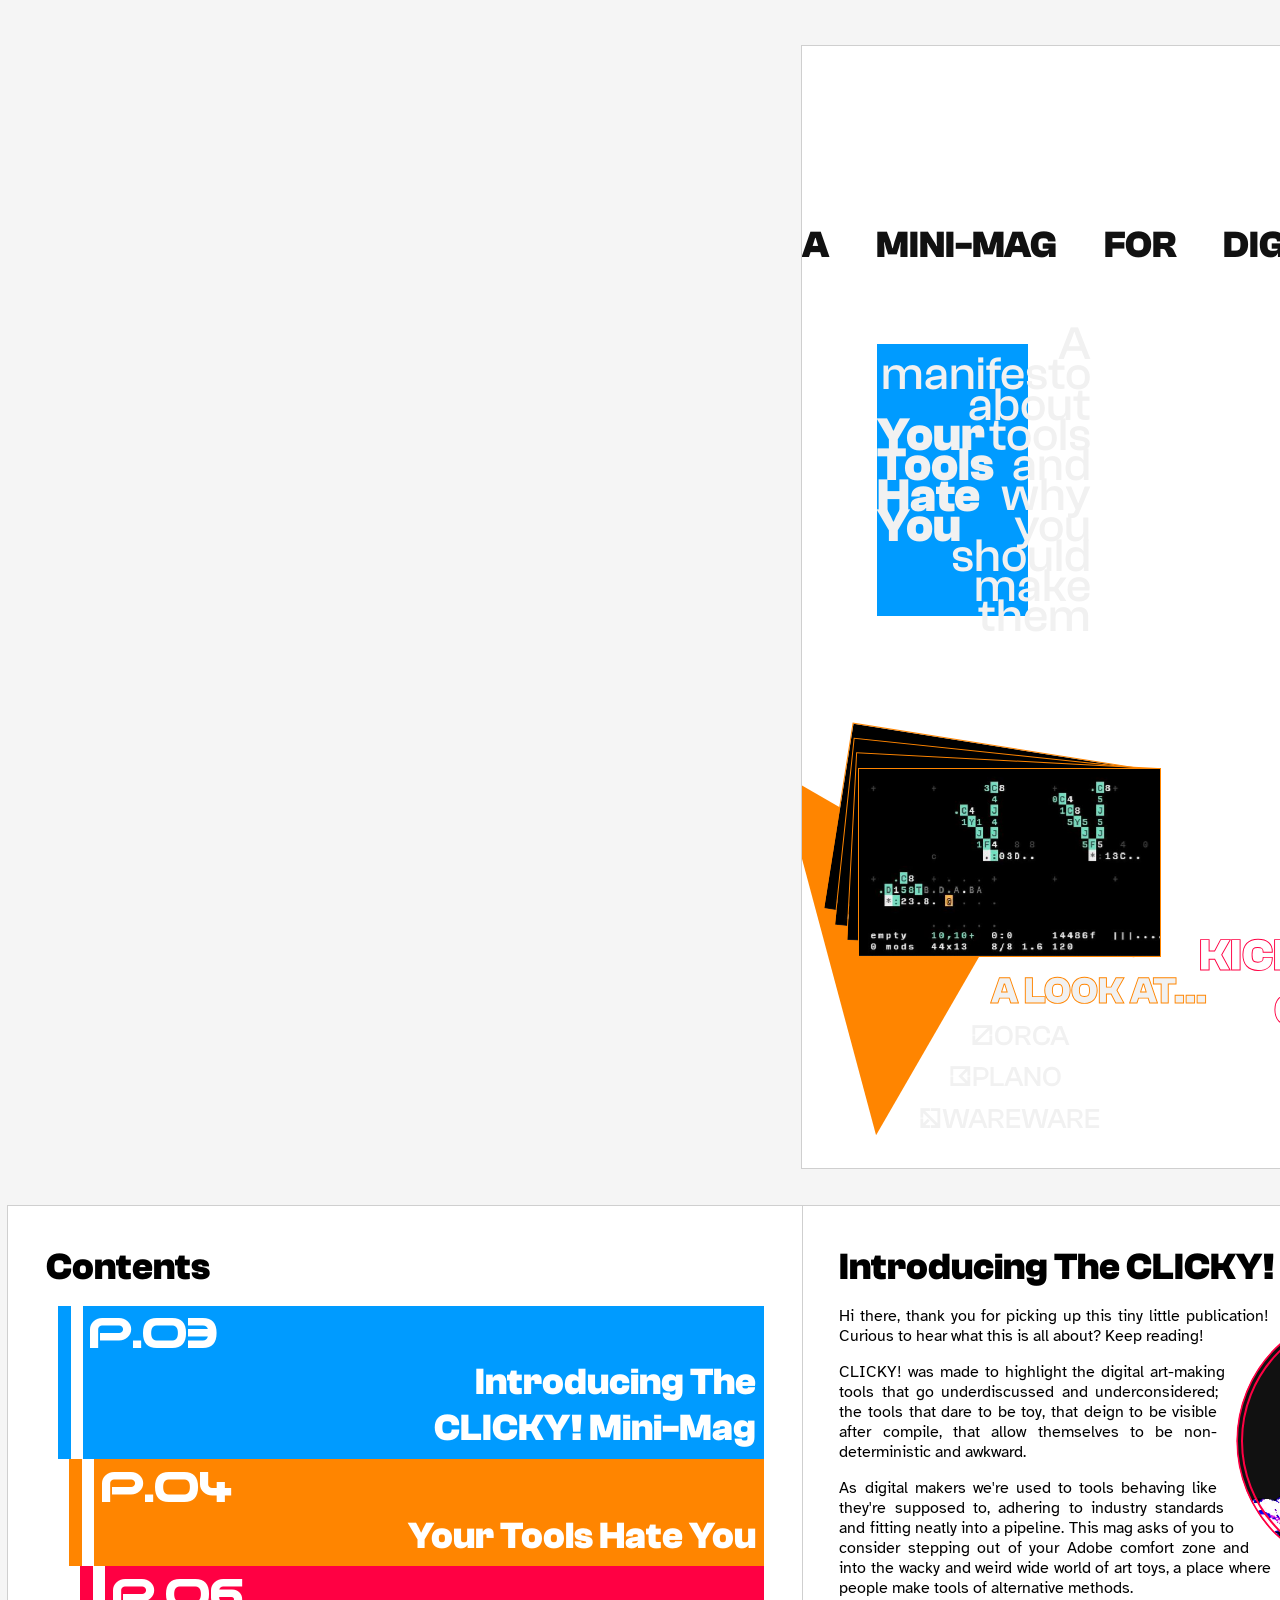
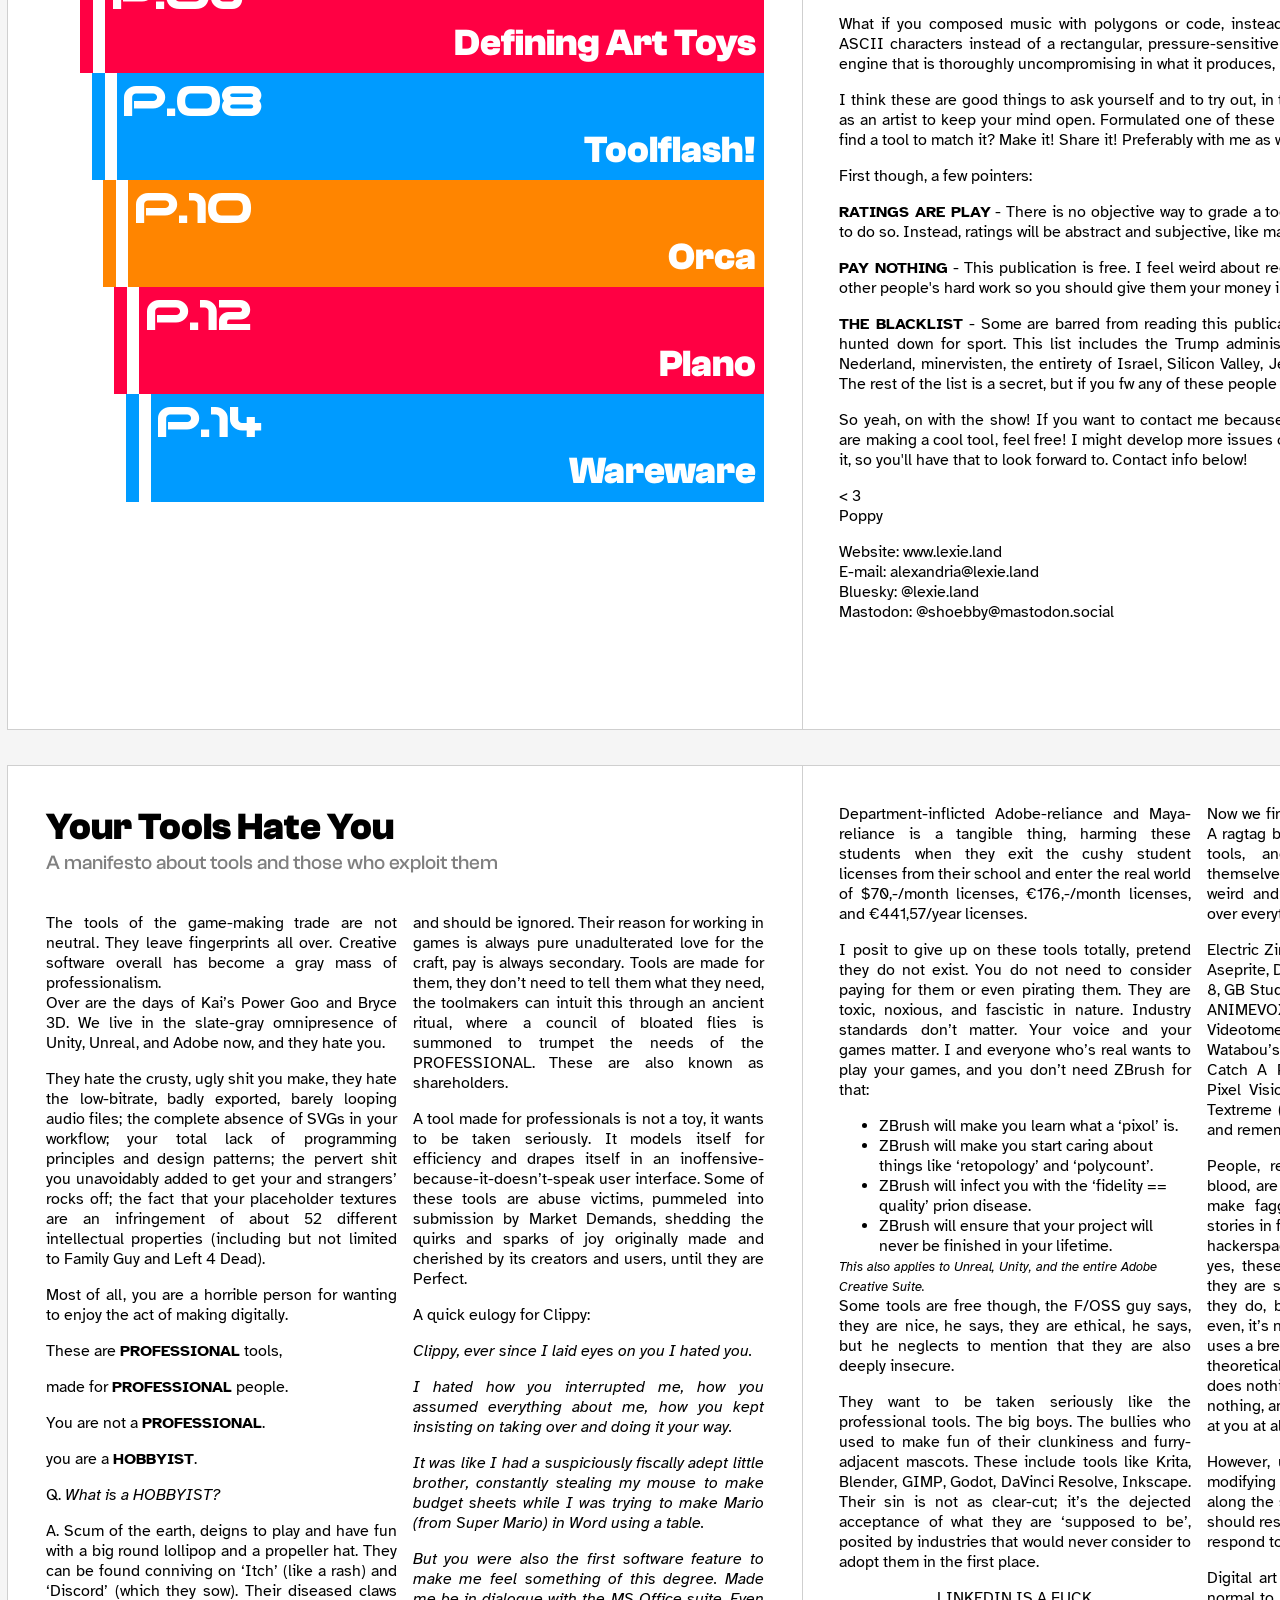
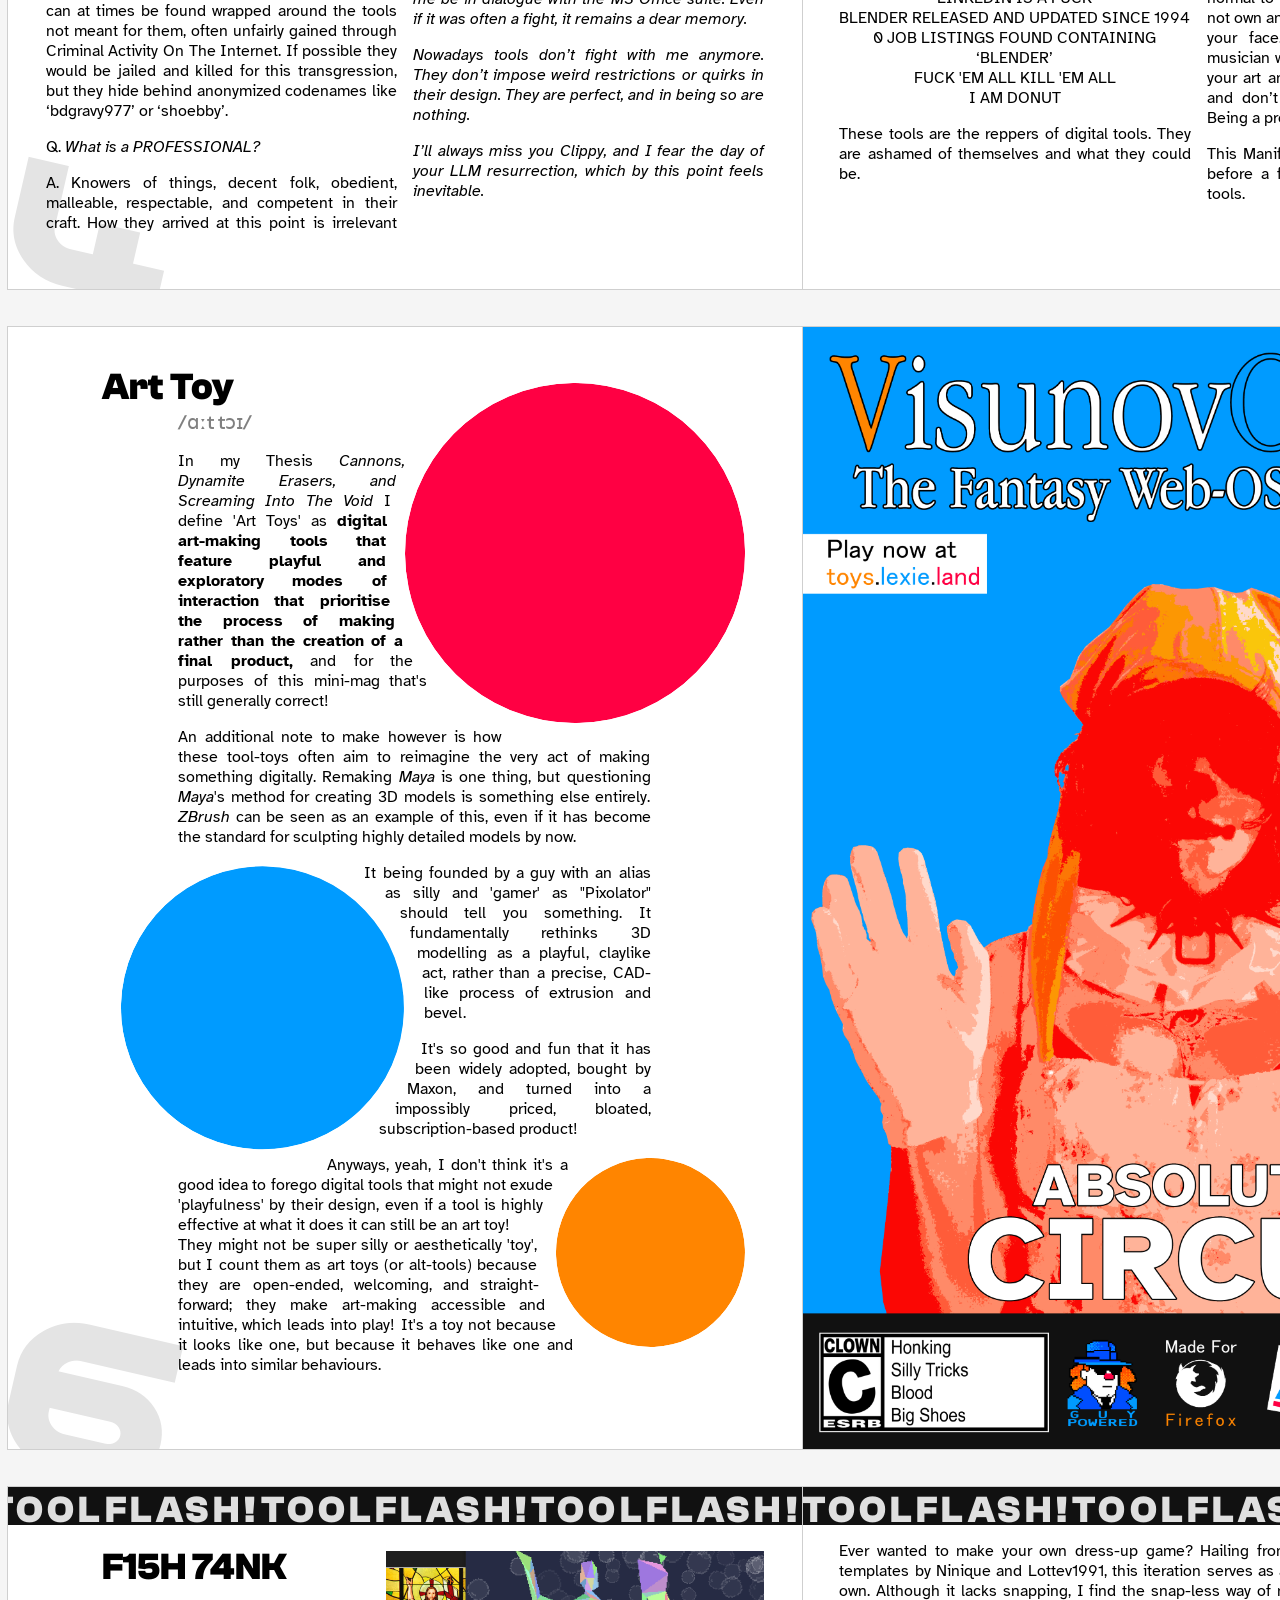
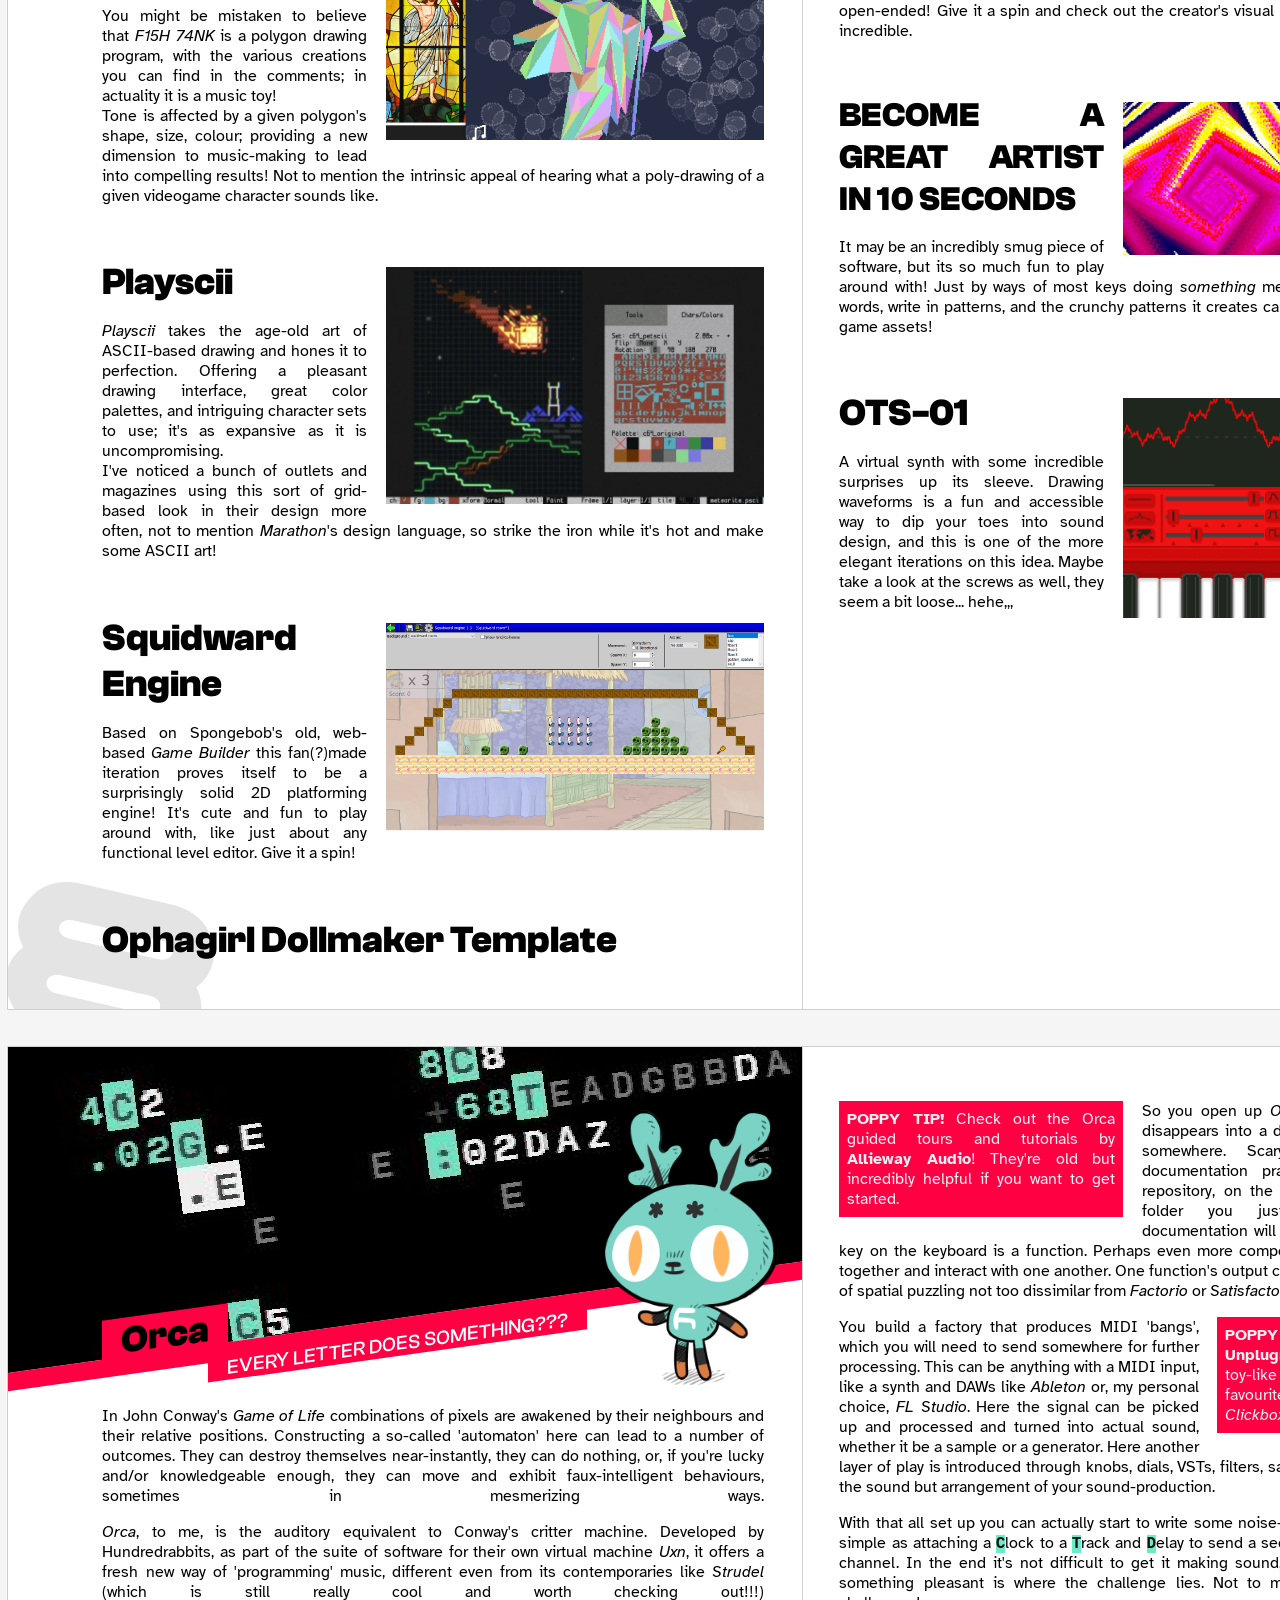
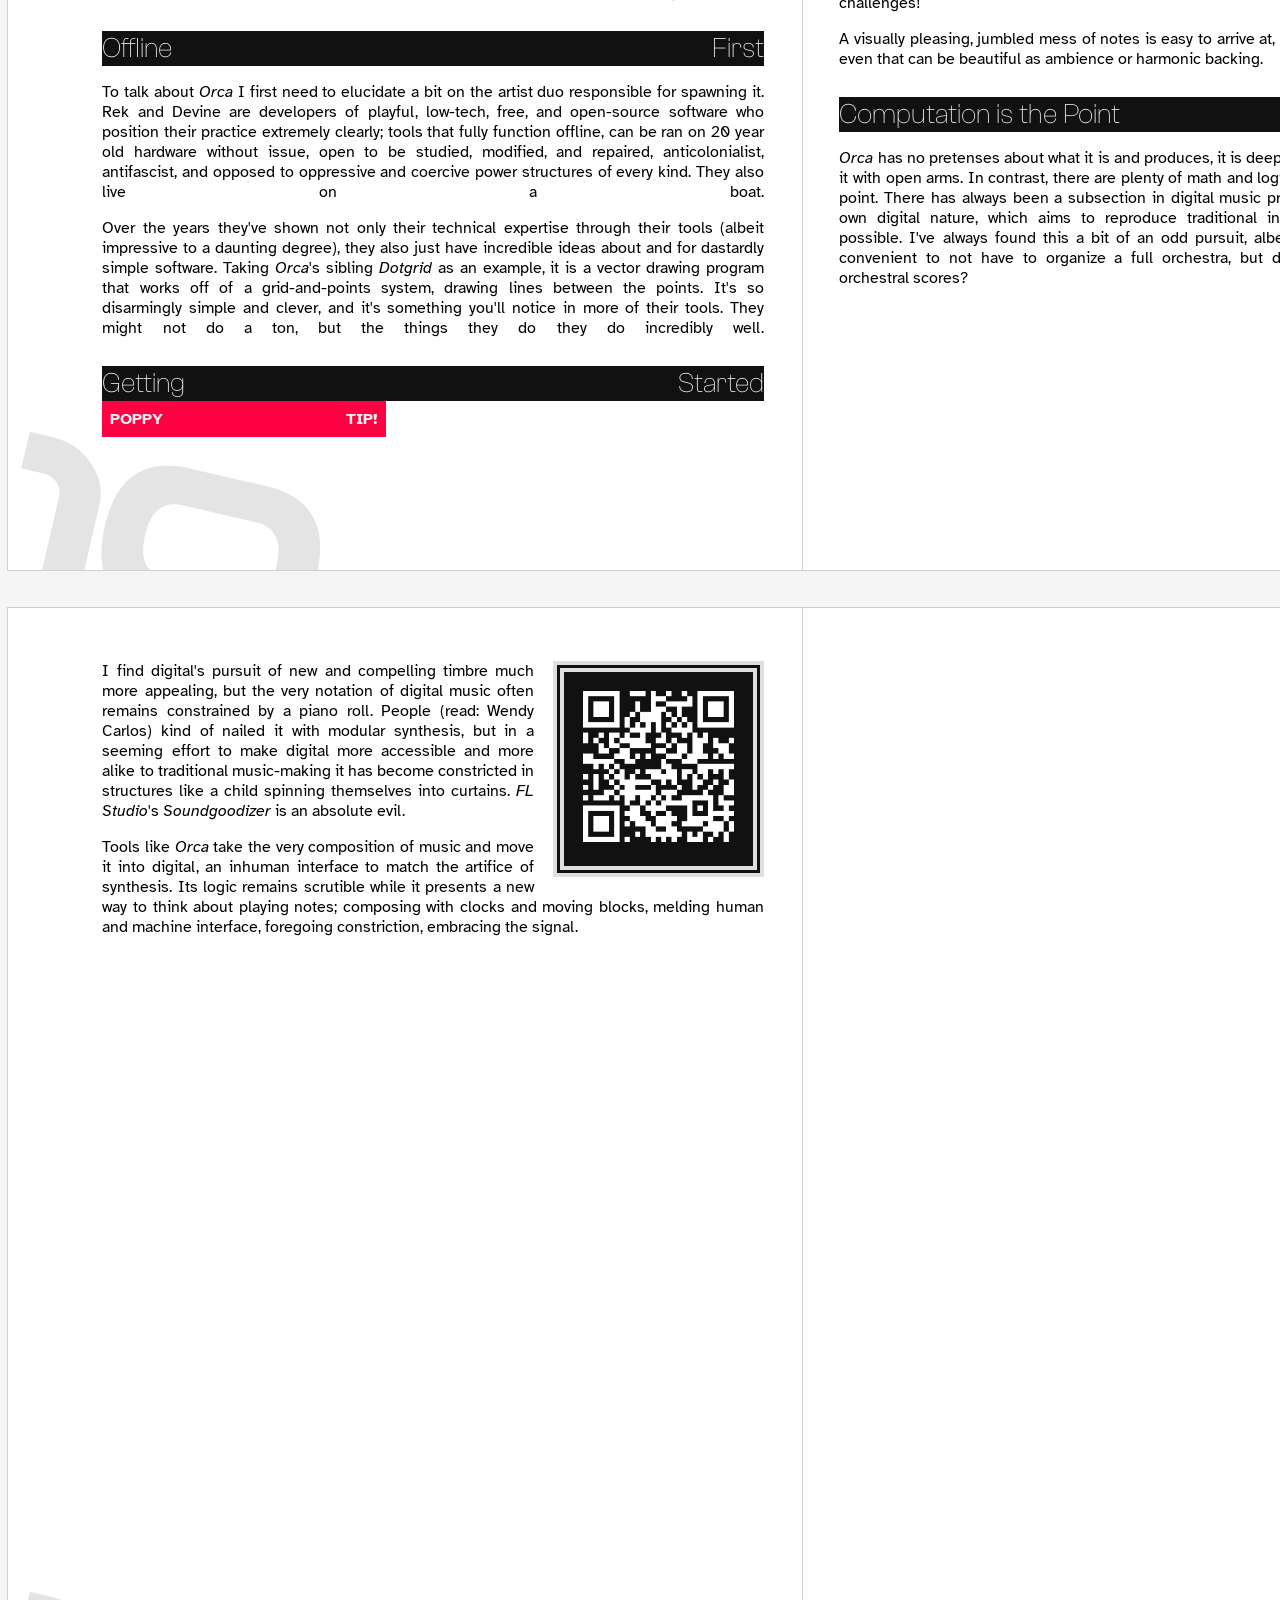
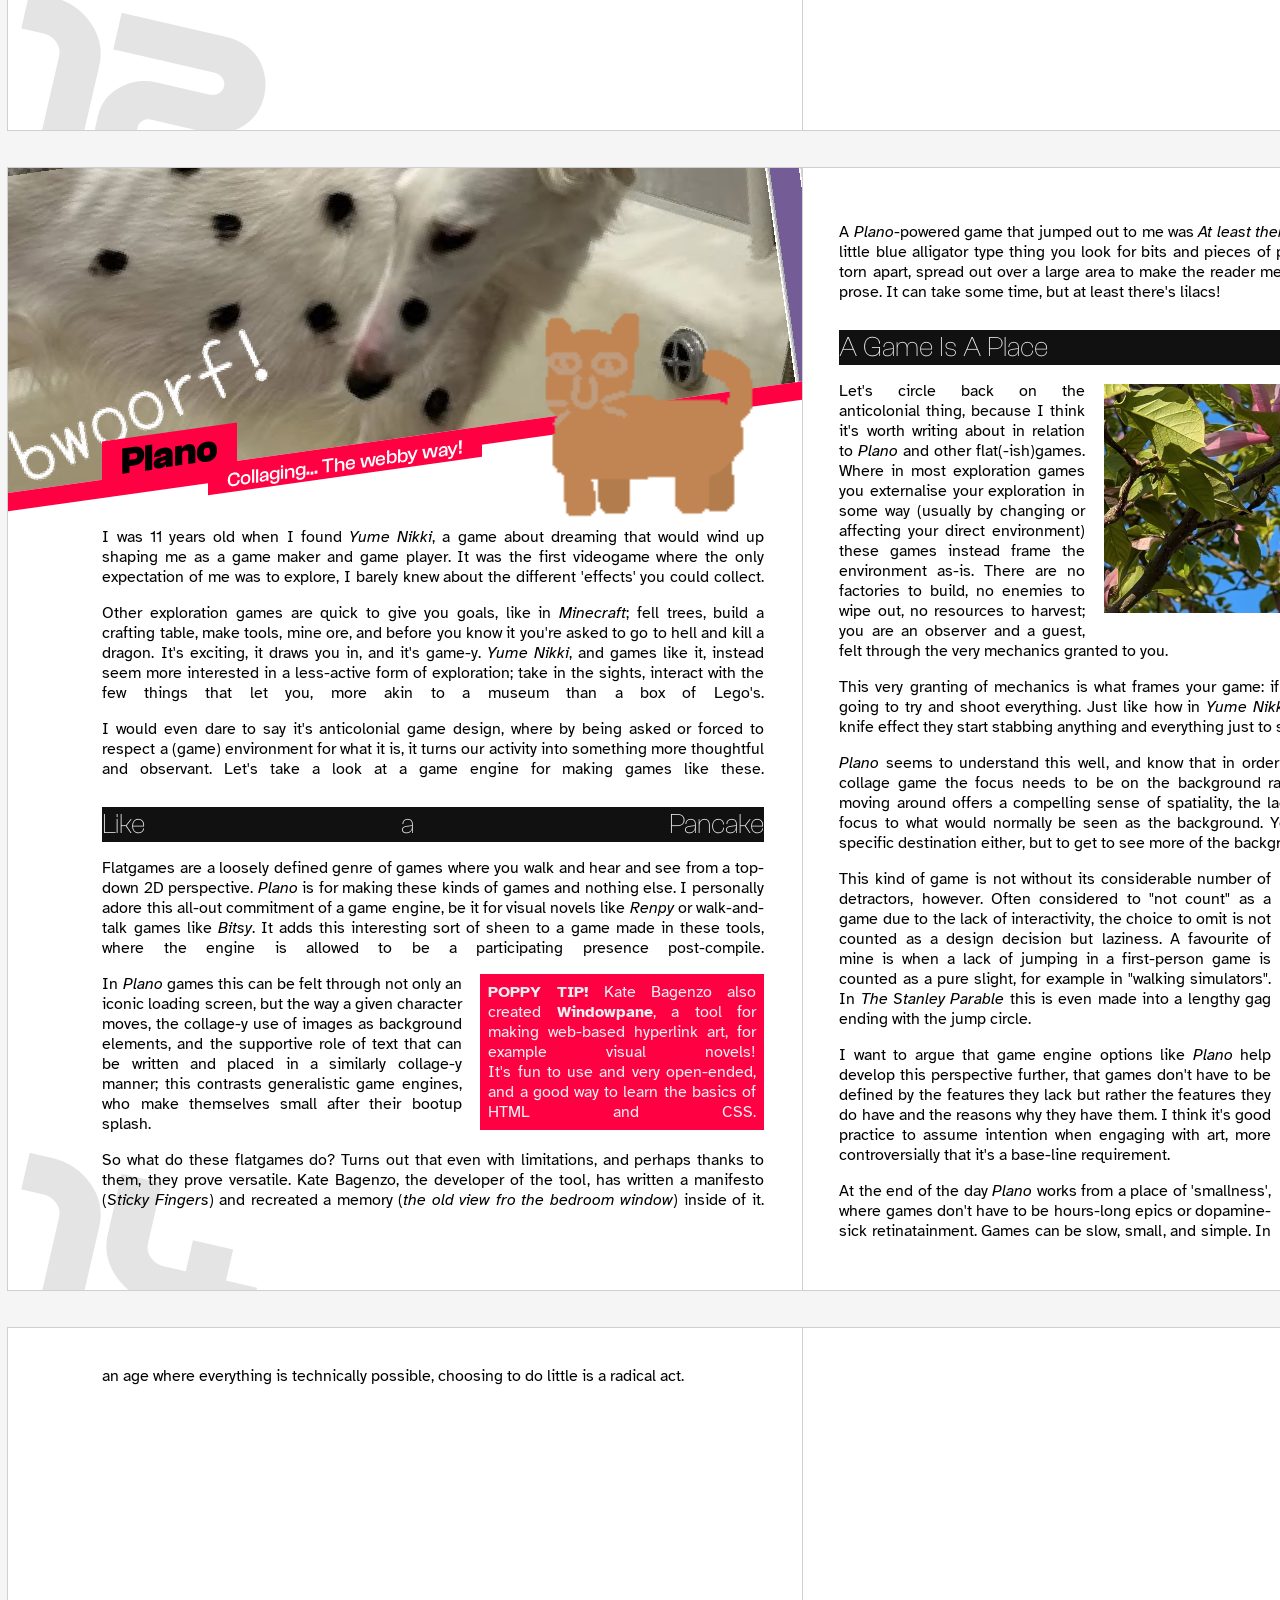
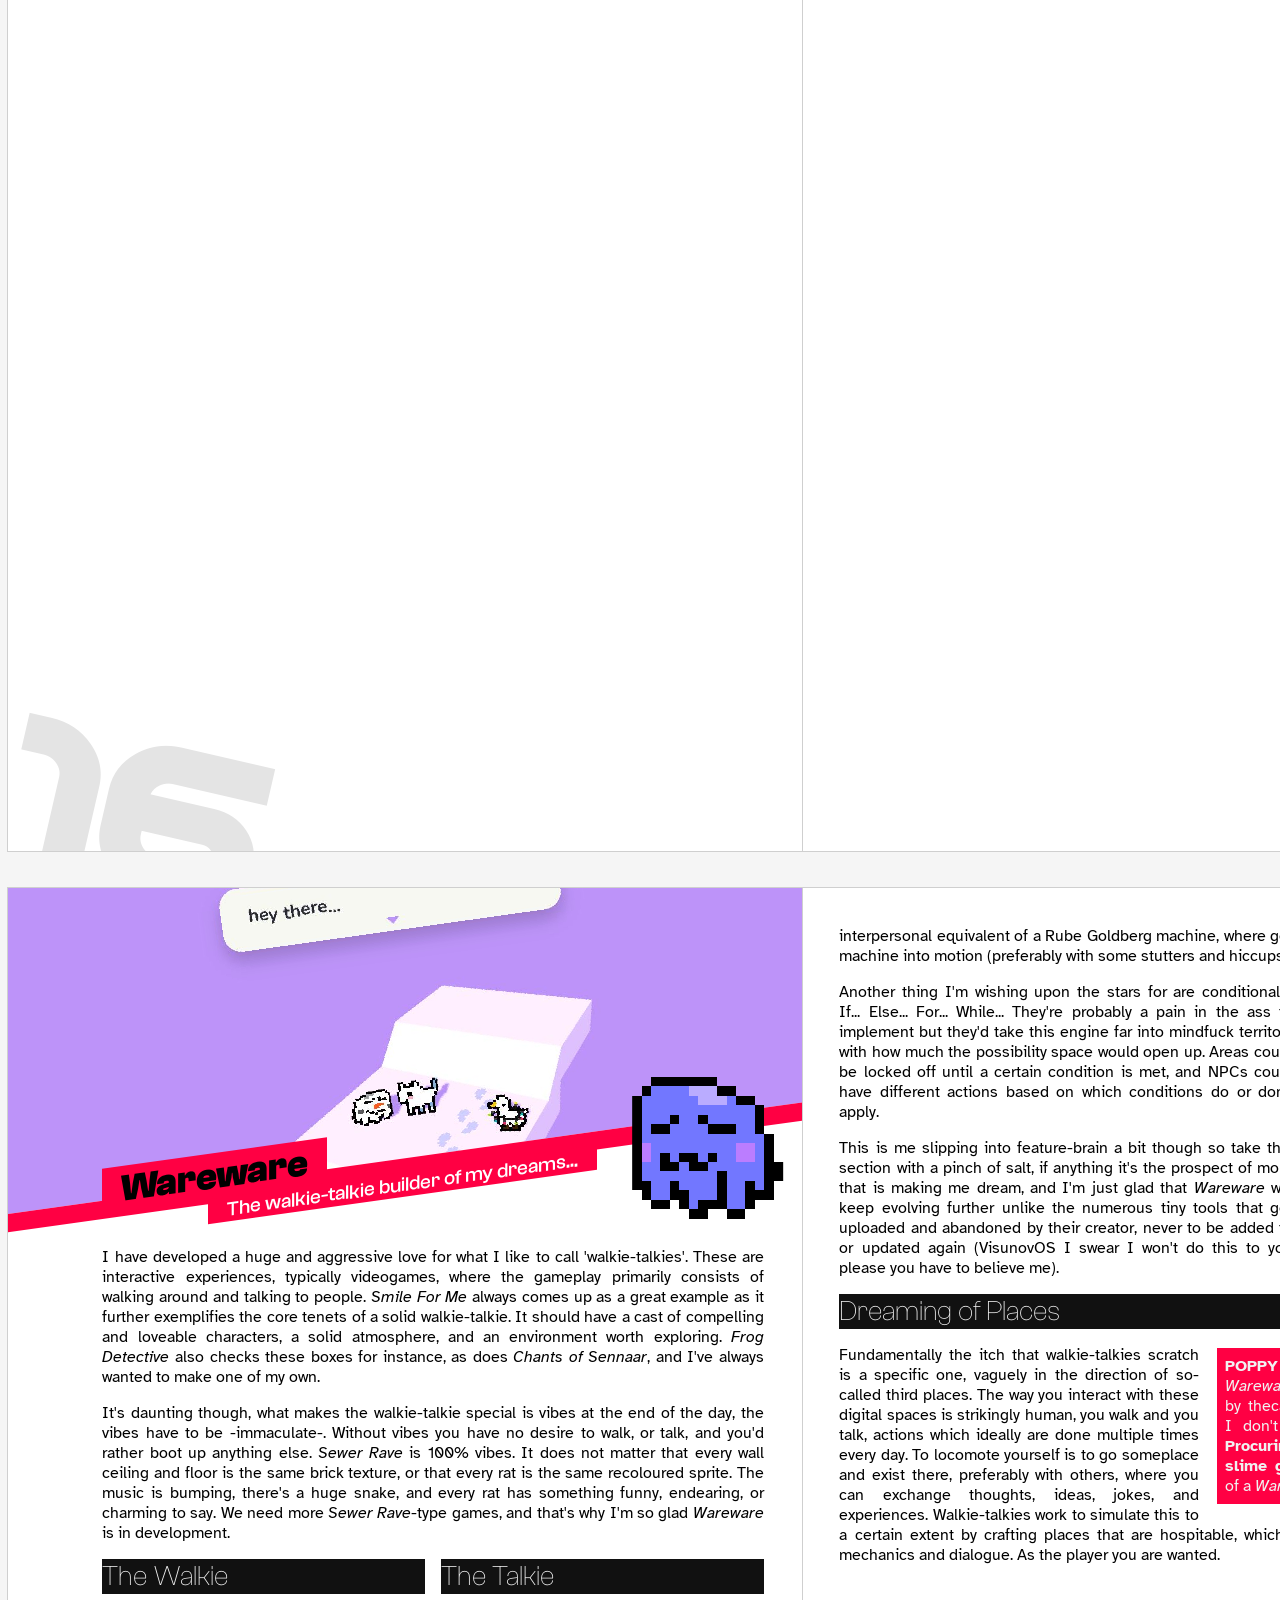
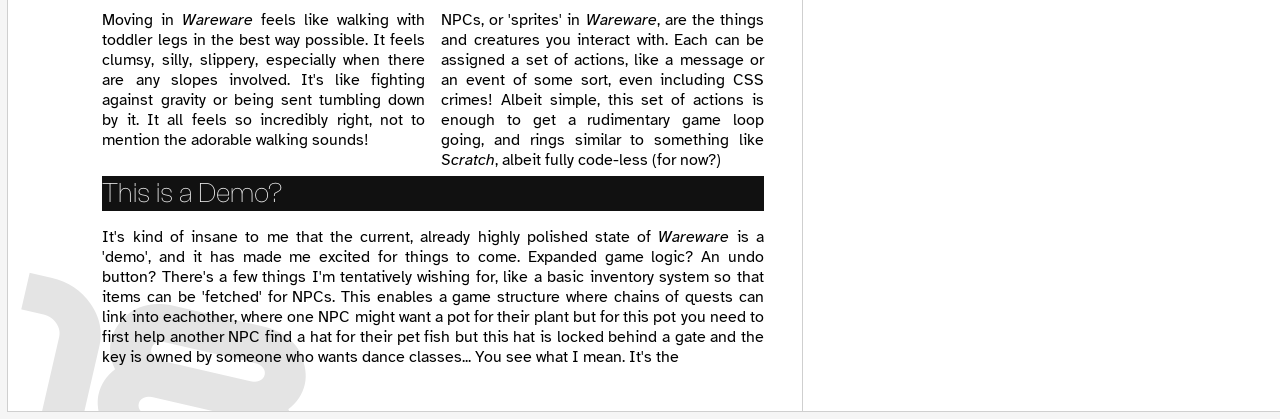
==== commit e49f5ff7: "final stretch" ====
--- a/index.html
+++ b/index.html
@@ -204,6 +204,7 @@
             <p>
                 It's so good and fun that it has been widely adopted, bought by Maxon, and turned into a impossibly priced, bloated, subscription-based product!
             </p>
+            <div class="ball"></div>
             <p>
                 Anyways, yeah, I don't think it's a good idea to forego digital tools that might not exude 'playfulness' by their design, even if a tool is highly effective at what it does it can still be an art toy!<br>
                 They might not be super silly or aesthetically 'toy', but I count them as art toys (or alt-tools) because they are open-ended, welcoming, and straight-forward; they make art-making accessible and intuitive, which leads into play! It's a toy not because it looks like one, but because it behaves like one and leads into similar behaviours.
@@ -321,7 +322,7 @@
                 </div>
                 <img src="./assets/ratings/rating-orca.png">
             </div>
-            <img class="qr" src="./assets/qr/qr-orca.webp">
+            <img class="qr" src="./assets/qr/qr-orca.png">
         </div>
         <p>
             I find digital's pursuit of new and compelling timbre much more appealing, but the very notation of digital music often remains constrained by a piano roll. People (read: Wendy Carlos) kind of nailed it with modular synthesis, but in a seeming effort to make digital more accessible and more alike to traditional music-making it has become constricted in structures like a child spinning themselves into curtains. <i>FL Studio</i>'s <i>Soundgoodizer</i> is an absolute evil.
@@ -384,7 +385,7 @@
                 </div>
                 <img src="./assets/ratings/rating-plano.png">
             </div>
-            <img class="qr" src="./assets/qr/qr-plano.webp">
+            <img class="qr" src="./assets/qr/qr-plano.png">
         </div>
 
         <p>
@@ -450,7 +451,7 @@
                 </div>
                 <img src="./assets/ratings/rating-wareware.jpg">
             </div>
-            <img class="qr" src="./assets/qr/qr-wareware.webp">
+            <img class="qr" src="./assets/qr/qr-wareware.png">
         </div>
 
         <p>
@@ -467,10 +468,25 @@
 
     <section class="finalpage">
         <div class="credits">
-            <p class="credits-header">This PUBLICATION IS FREE</p>
-            <p class="credits-header">This PUBLICATION IS A<br>PROUD PART OF<br>EXPERIMENTAL PUBLISHING</p>
-
-            <p class="credits-header">Tool Credits</p>
+            <p class="credits-header">This publication is copyleft</p>
+            <p>Whatever that means</p>
+            <p class="credits-header">This publication is a proud part of experimental publishing</p>
+            <p>Attend a special issue, if you dare</p>
+            <p class="credits-header">Kill the mind-cop</p>
+            <p>He's keeping you back</p>
+            <p class="credits-header">Touch grass</p>
+            <p>It makes you feel alive</p>
+            <p class="credits-header">Build tools</p>
+            <p>To use and share and modify</p>
+            <p class="credits-header">Make noise</p>
+            <p>Take up space and exist in the physical world</p>
+
+            <p class="credits-header">This text loves you</p>
+            <p>Take care of yourself</p>
+
+            <br>
+
+            <p class="credits-header" style="padding-top: 0;">Featured Tools</p>
             <p>F15H 74NK by -hexcavator-</p>
             <p>PLAYSCII by JP LeBreton</p>
             <p>SQUIDWARD ENGINE by Fred the fred</p>
@@ -480,12 +496,19 @@
             <p>PLANO by Kate Bagenzo</p>
             <p>WAREWARE by Riprip</p>
 
-            <p class="credits-header">Font Credits</p>
+            <p class="credits-header">Used Tools</p>
+            <p>Formatted in PAGED.JS</p>
+            <p>Select assets made in KRITA</p>
+            <p>QR codes generated at https://konig.games/QRCodes/</p>
+
+            <p class="credits-header">Fonts</p>
             <p>ATKINSON HYPERLEGIBLE by the Braille Institute</p>
             <p>AMALGAMA from NR74W's WipEout fonts collection</p>
             <p>BRICK TEXT LOGO by YutaONE</p>
             <p>AXEL BOX by YutaONE</p>
             <p>CLASH GROTESK by Indian Type Foundry</p>
-        </div>
+
+        </div>
+        <p class="tinytext">Magazines always have a bunch of tiny text at the bottom of some ads and the last page, why is that? Is it just a bunch of legalese or does it actually serve some for-reading purpose? On most scans I can't even make out the words let alone what it's supposed to communicate. Maybe that's the point though, a block of text that fades into its surroundings and becomes invisible to the average reader's naked eye. Anyways I'm gonna try to get some more lines down to fill it out more. I really wish I had the time and mind to write about more tools in here, I've been finding a lot of really cool stuff and it deserves something of a place I think. Maybe also articles that span more than just 2 pages and go into more detail about the actual making process inside of the given tool. Not explaining stuff but more like how it feels to use. I'd definitely need to use them for a project or something for that. Anyways I'm on my last line so here it'll be farewell for realsies. Onto the next issue I hope!</p>
     </section>
 </body>
--- a/style.css
+++ b/style.css
@@ -57,7 +57,7 @@
     size: A4;
     margin-top: 10mm;
     margin-bottom: 10mm;
-    bleed: 6mm;
+    bleed: 0mm;
     marks: crop;
 
     font-family: 'atkinson';
@@ -101,15 +101,18 @@
 
     .credits {
         position: absolute;
-        bottom: 5mm;
-        right: 5mm;
+        column-count: 2;
+        column-gap: 10mm;
+        width: 100%;
+        height: 95%;;
+        padding: 5mm;
 
         font-family: 'clash-lite';
         color: white;
-        background: linear-gradient(to left, #111111 35%, transparent 100%);
+        background: linear-gradient(to left, #111111 15%, transparent 50%, #111111 85%);
         font-size: 5mm;
 
-        text-align: right;
+        text-align: justify;
 
         p {
             margin: 0;
@@ -119,10 +122,22 @@
             padding-top: 5mm;
             font-family: 'clash-med';
         }
+        .credits-header:nth-of-type(1) {
+            padding-top: 0;
+        }
+    }
+    .tinytext {
+        position: absolute;
+        width: 100%;
+        bottom: 0;
+        margin: 0;
+        text-align: center;
+        color: white;
+        font-size: 2mm;
     }
 }
 @page finalLayout {
-    margin: 0;
+    margin: 5mm;
     background-image: url(./assets/backpagebg.webp);
     background-size: cover;
 
@@ -357,6 +372,7 @@
     }
 
     .qr {
+        padding: 5mm;
         width: 50mm;
     }
 }
@@ -652,19 +668,19 @@
 
     .ball {
         border-radius: 100%;
-        background: repeating-conic-gradient(at center, #009bff 0%, #009bff 16.5%, #ff8500 16.6%, #ff8500 33.3%, #ff0043 33.4%, #ff0043 50%);
 
         clip-path: circle(50%);
         shape-outside: circle(50%);
         margin: 5mm;
     }
     .ball:nth-of-type(1) {
-        width: 100mm;
-        height: 100mm;
+        width: 90mm;
+        height: 90mm;
         rotate: 22deg;
 
         float: right;
-
+        
+        background: #ff0043;
     }
     .ball:nth-of-type(2) {
         width: 75mm;
@@ -672,6 +688,17 @@
         rotate: -66deg;
 
         float: left;
+        
+        background: #009bff;
+    }
+    .ball:nth-of-type(3) {
+        width: 50mm;
+        height: 50mm;
+        rotate: -126deg;
+
+        float: right;
+        
+        background: #ff8500;
     }
 
     p {
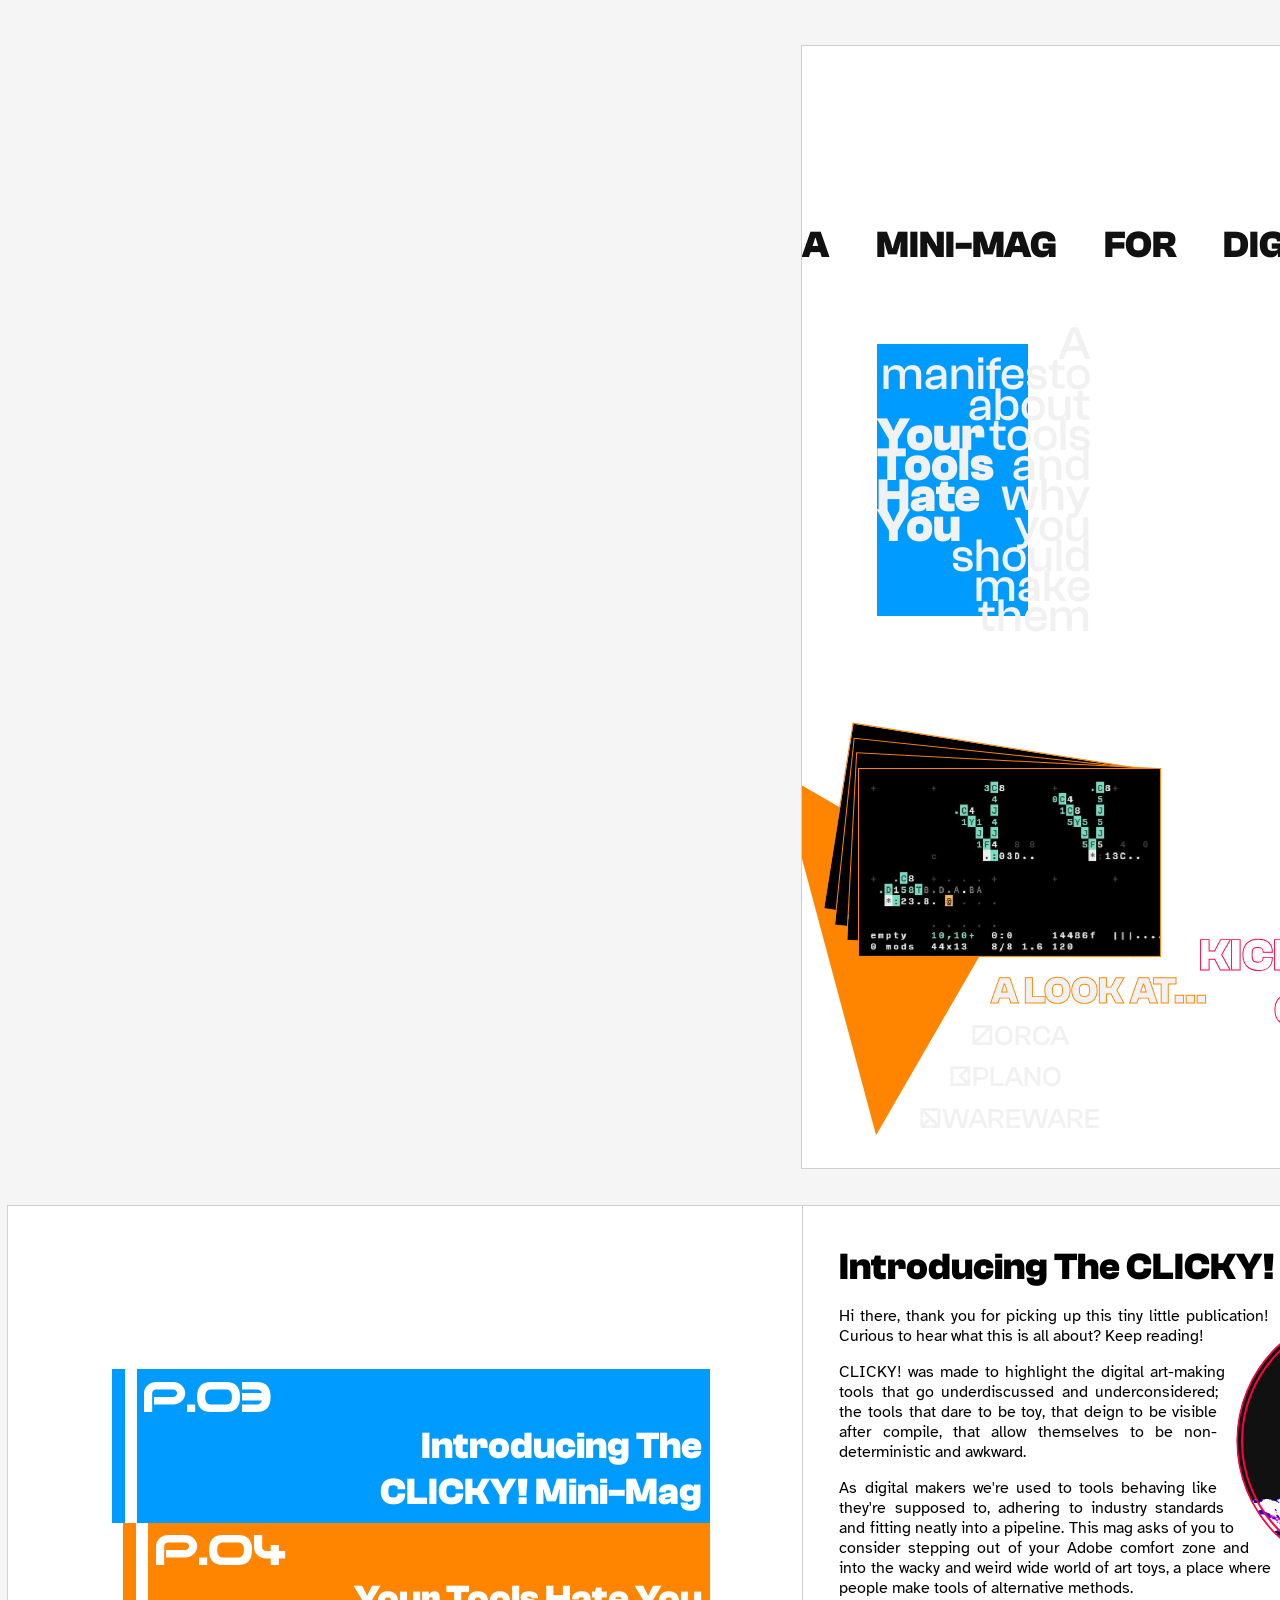
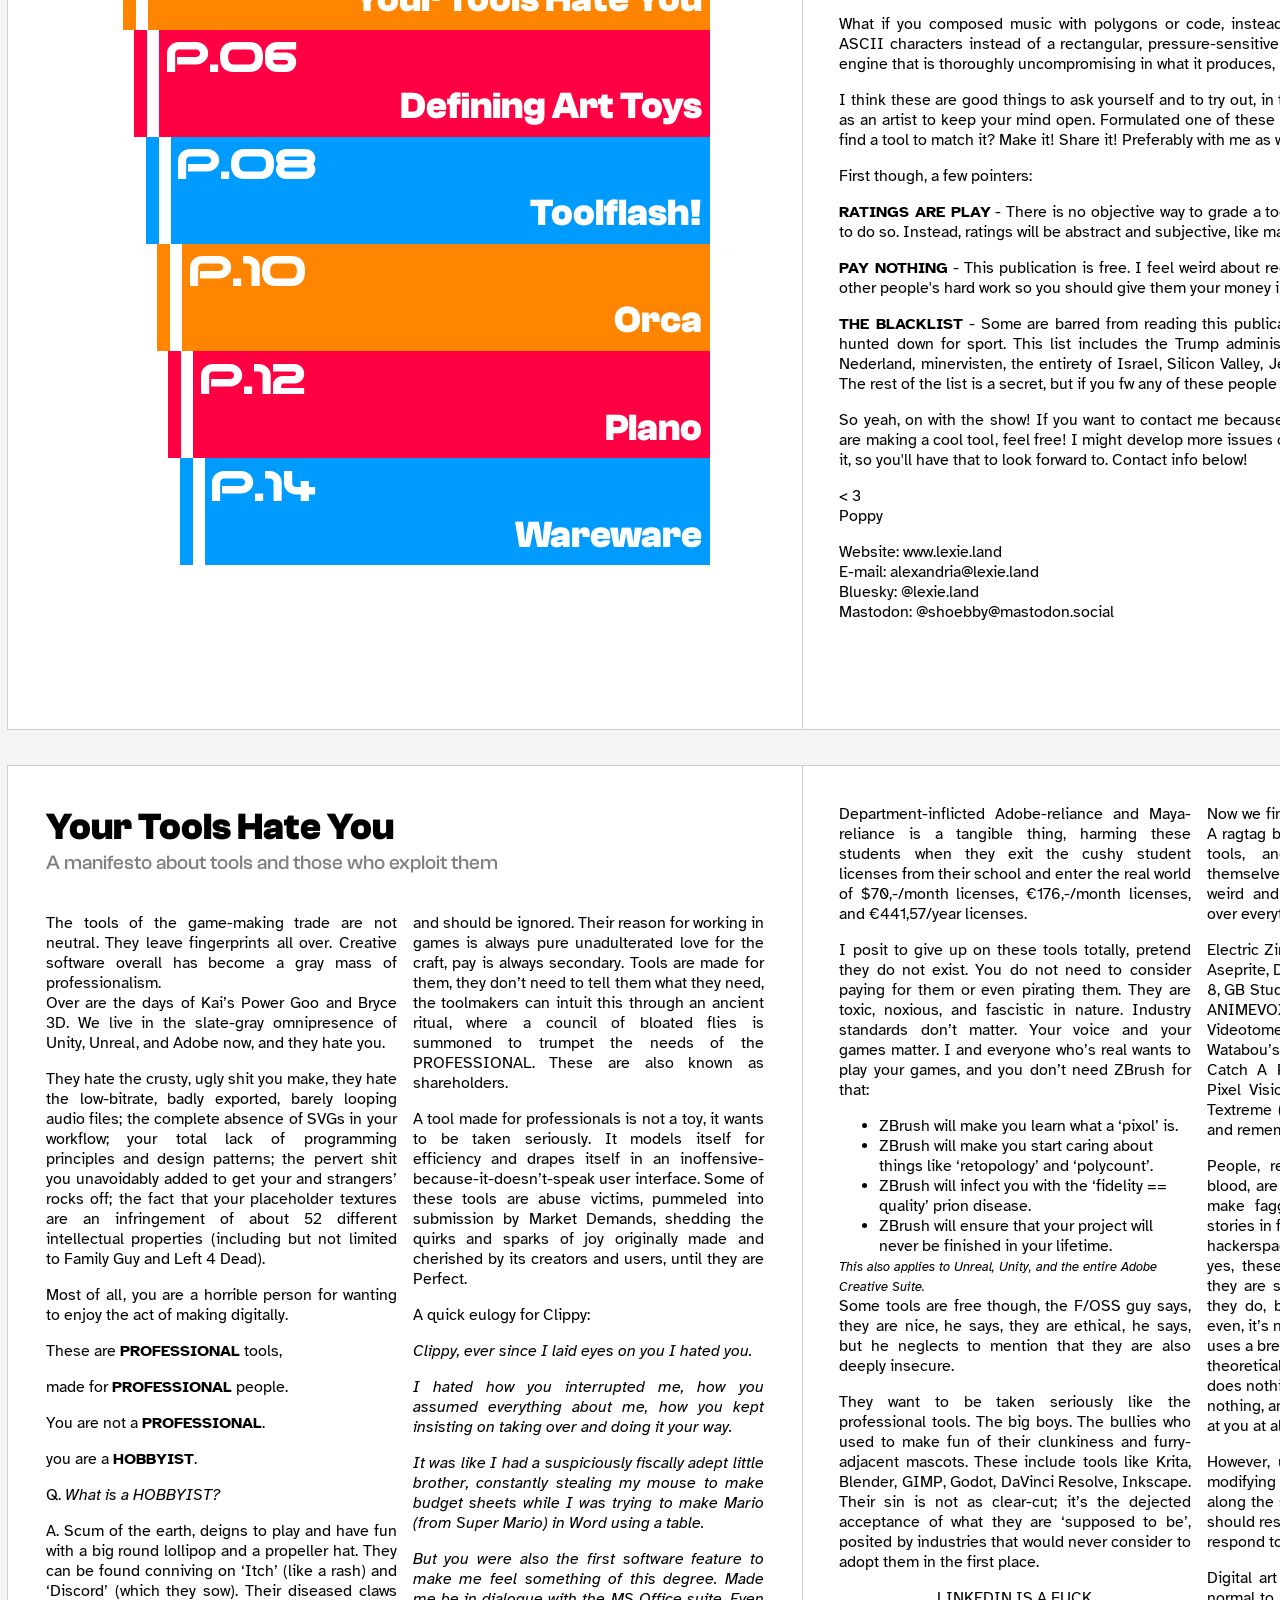
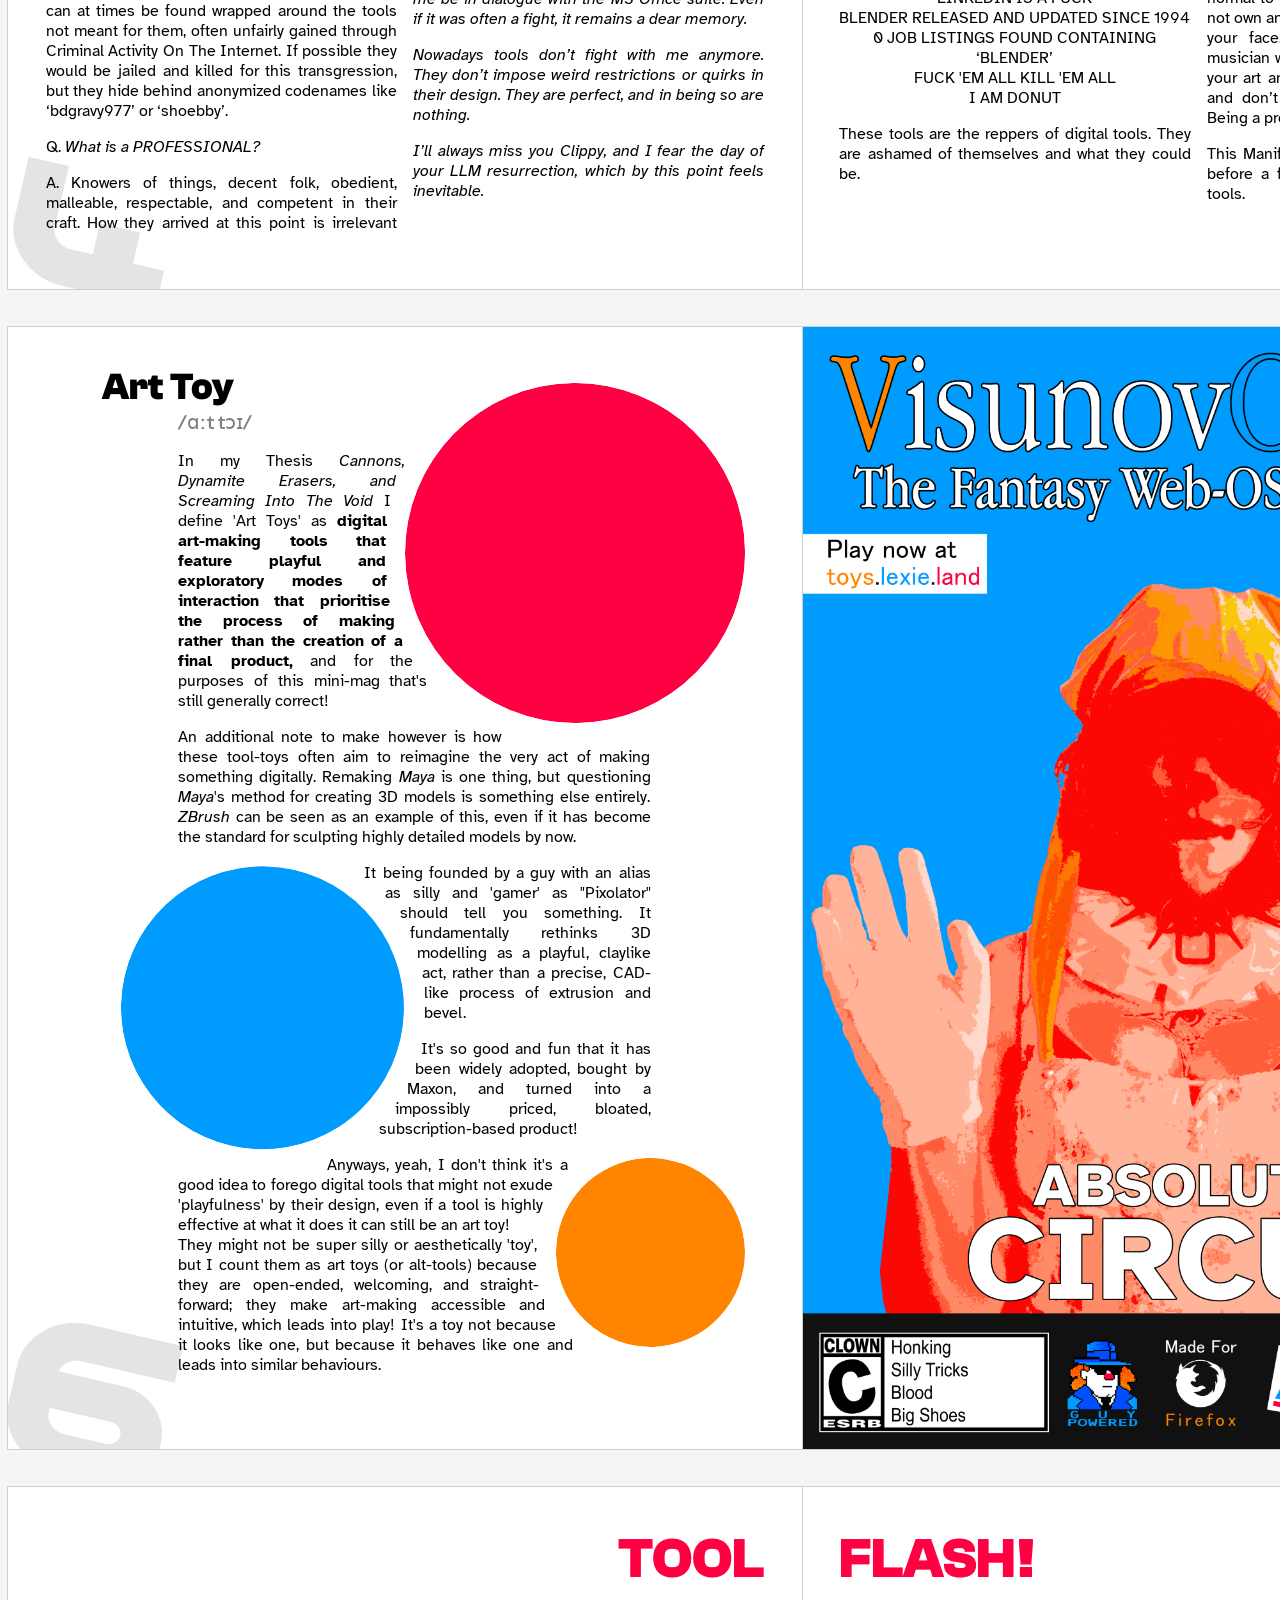
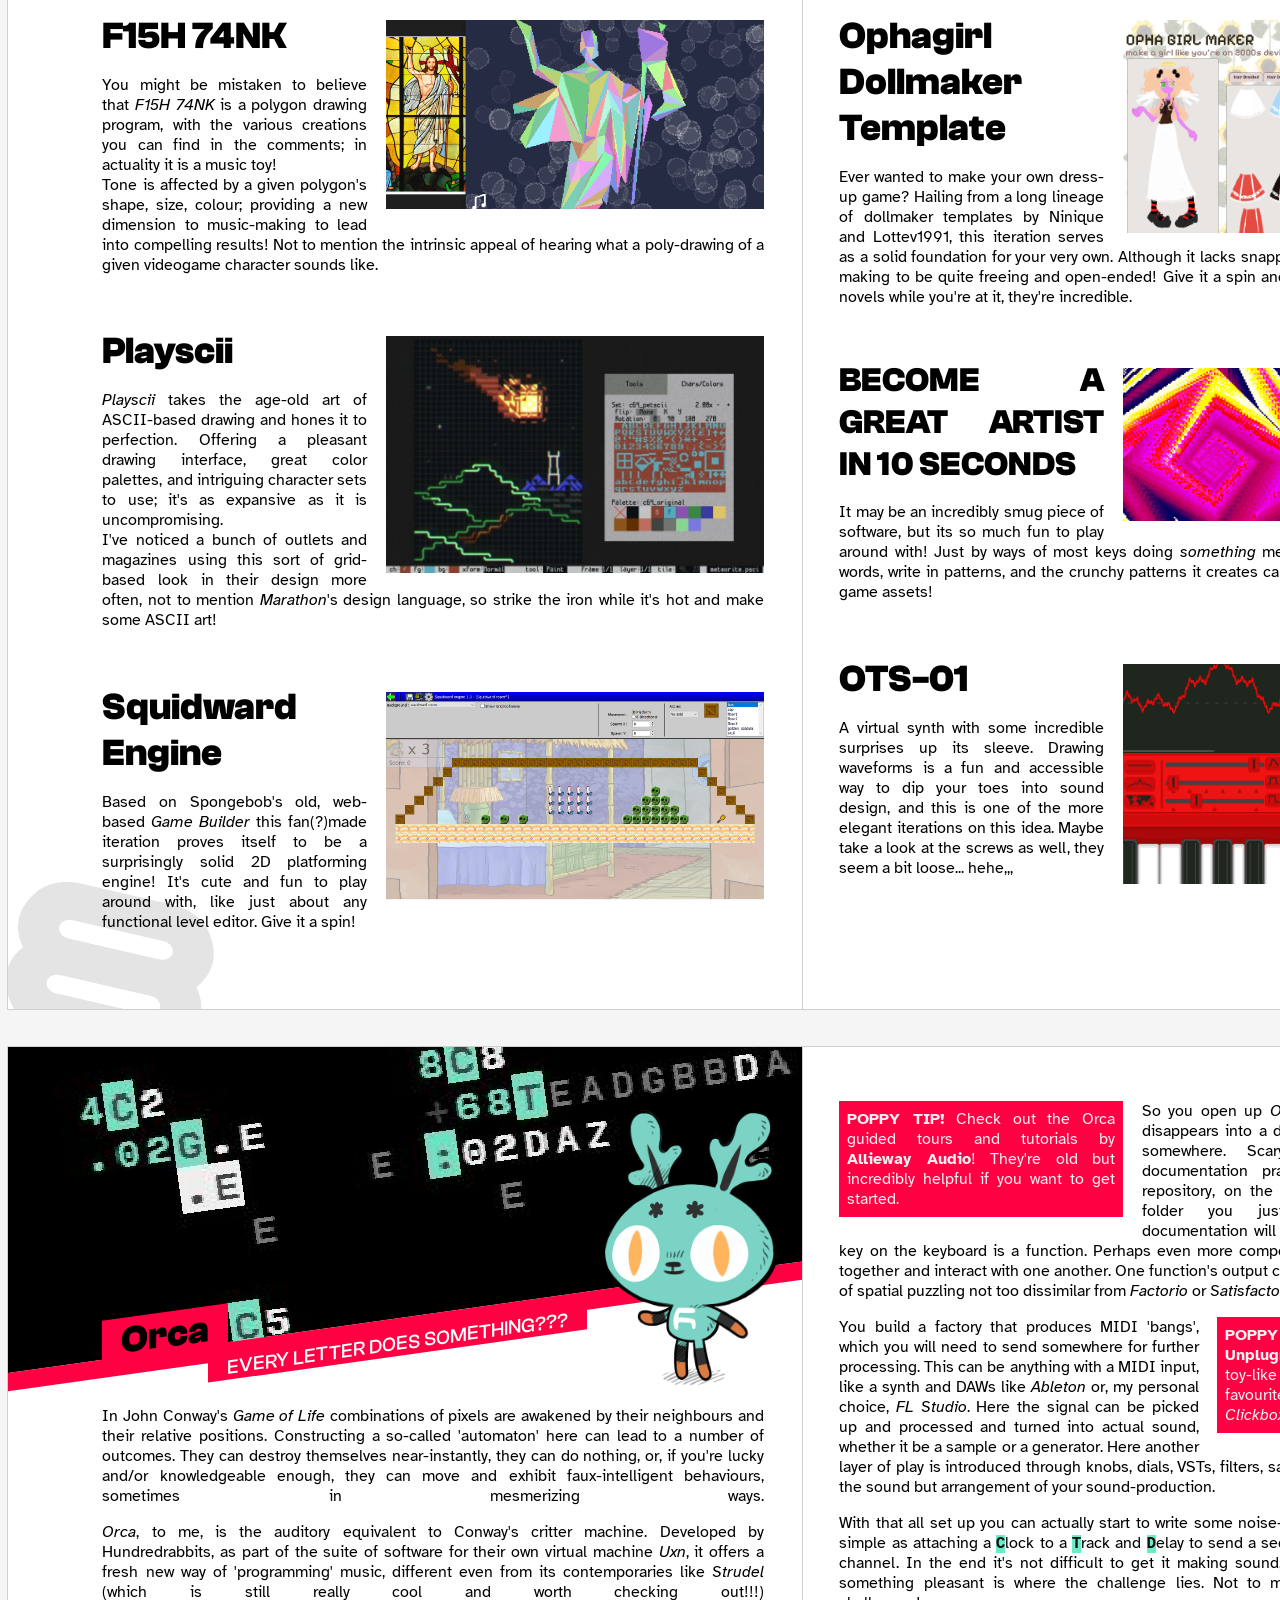
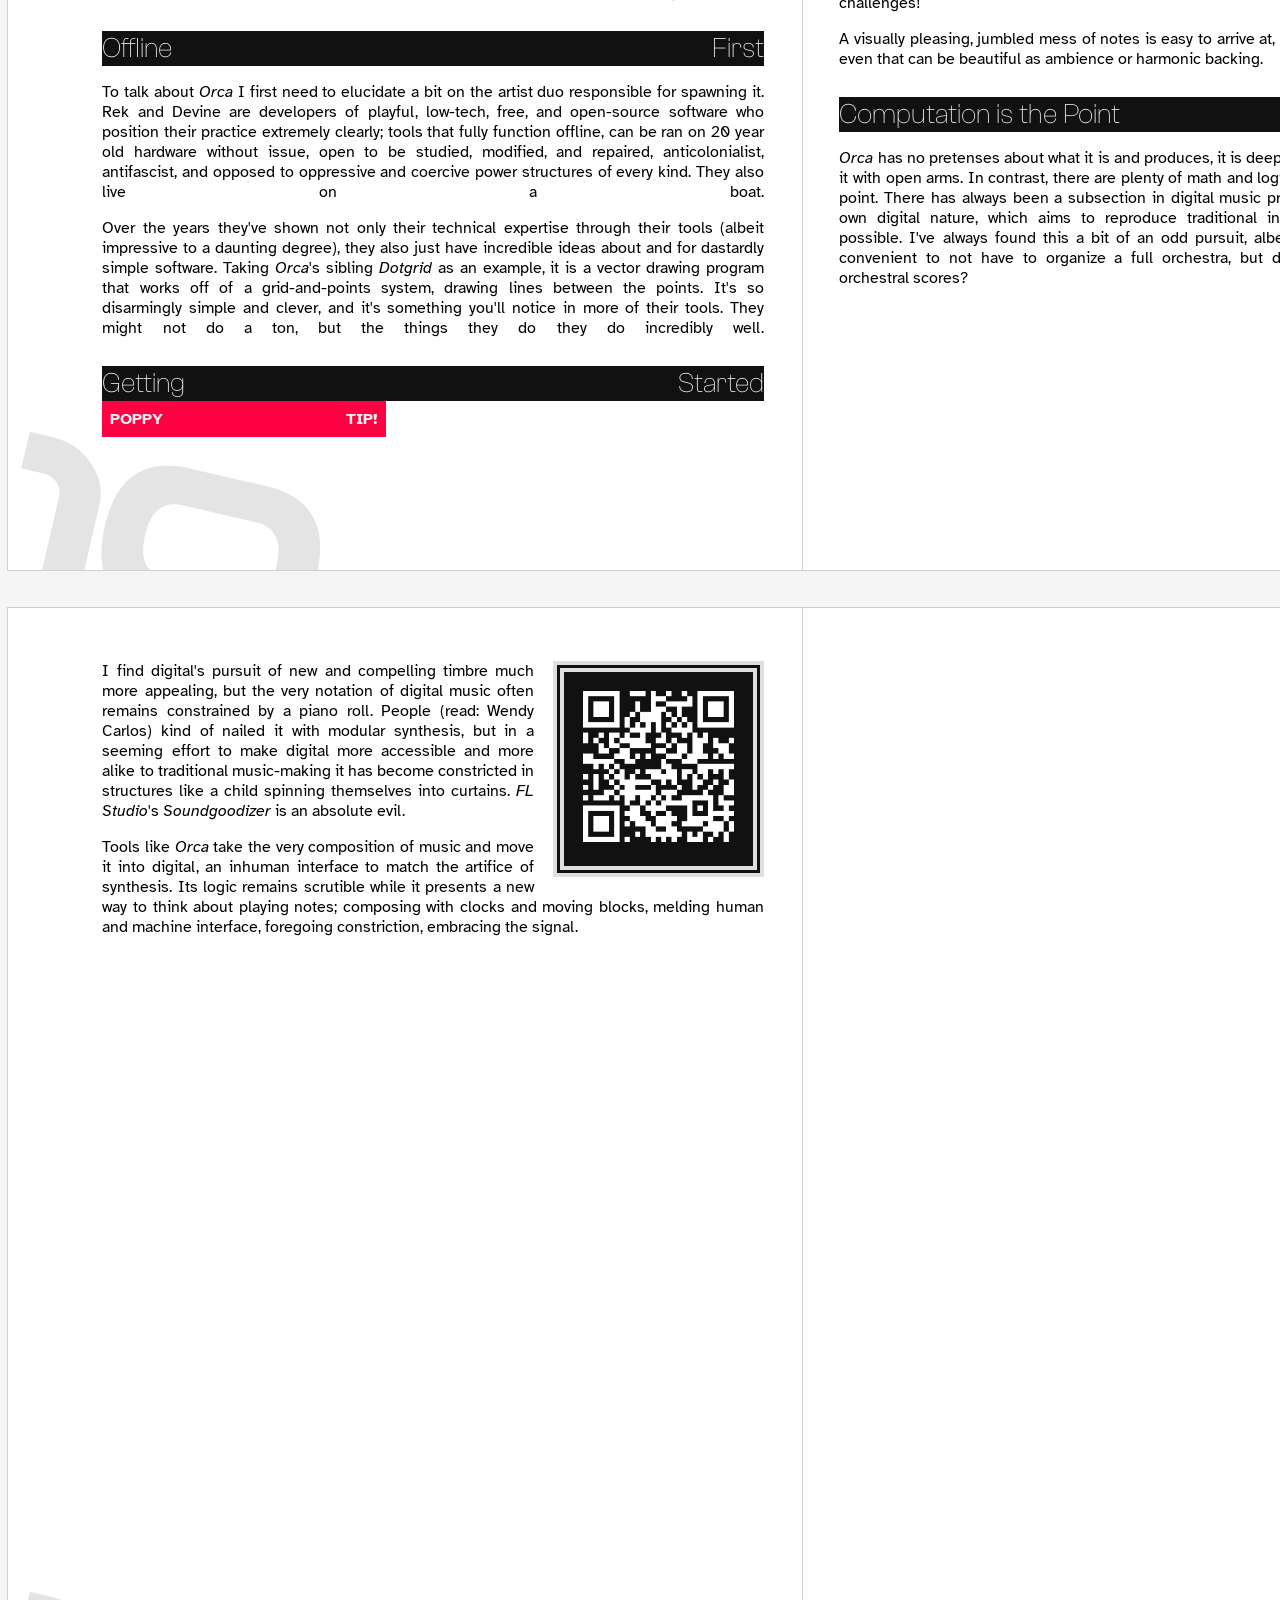
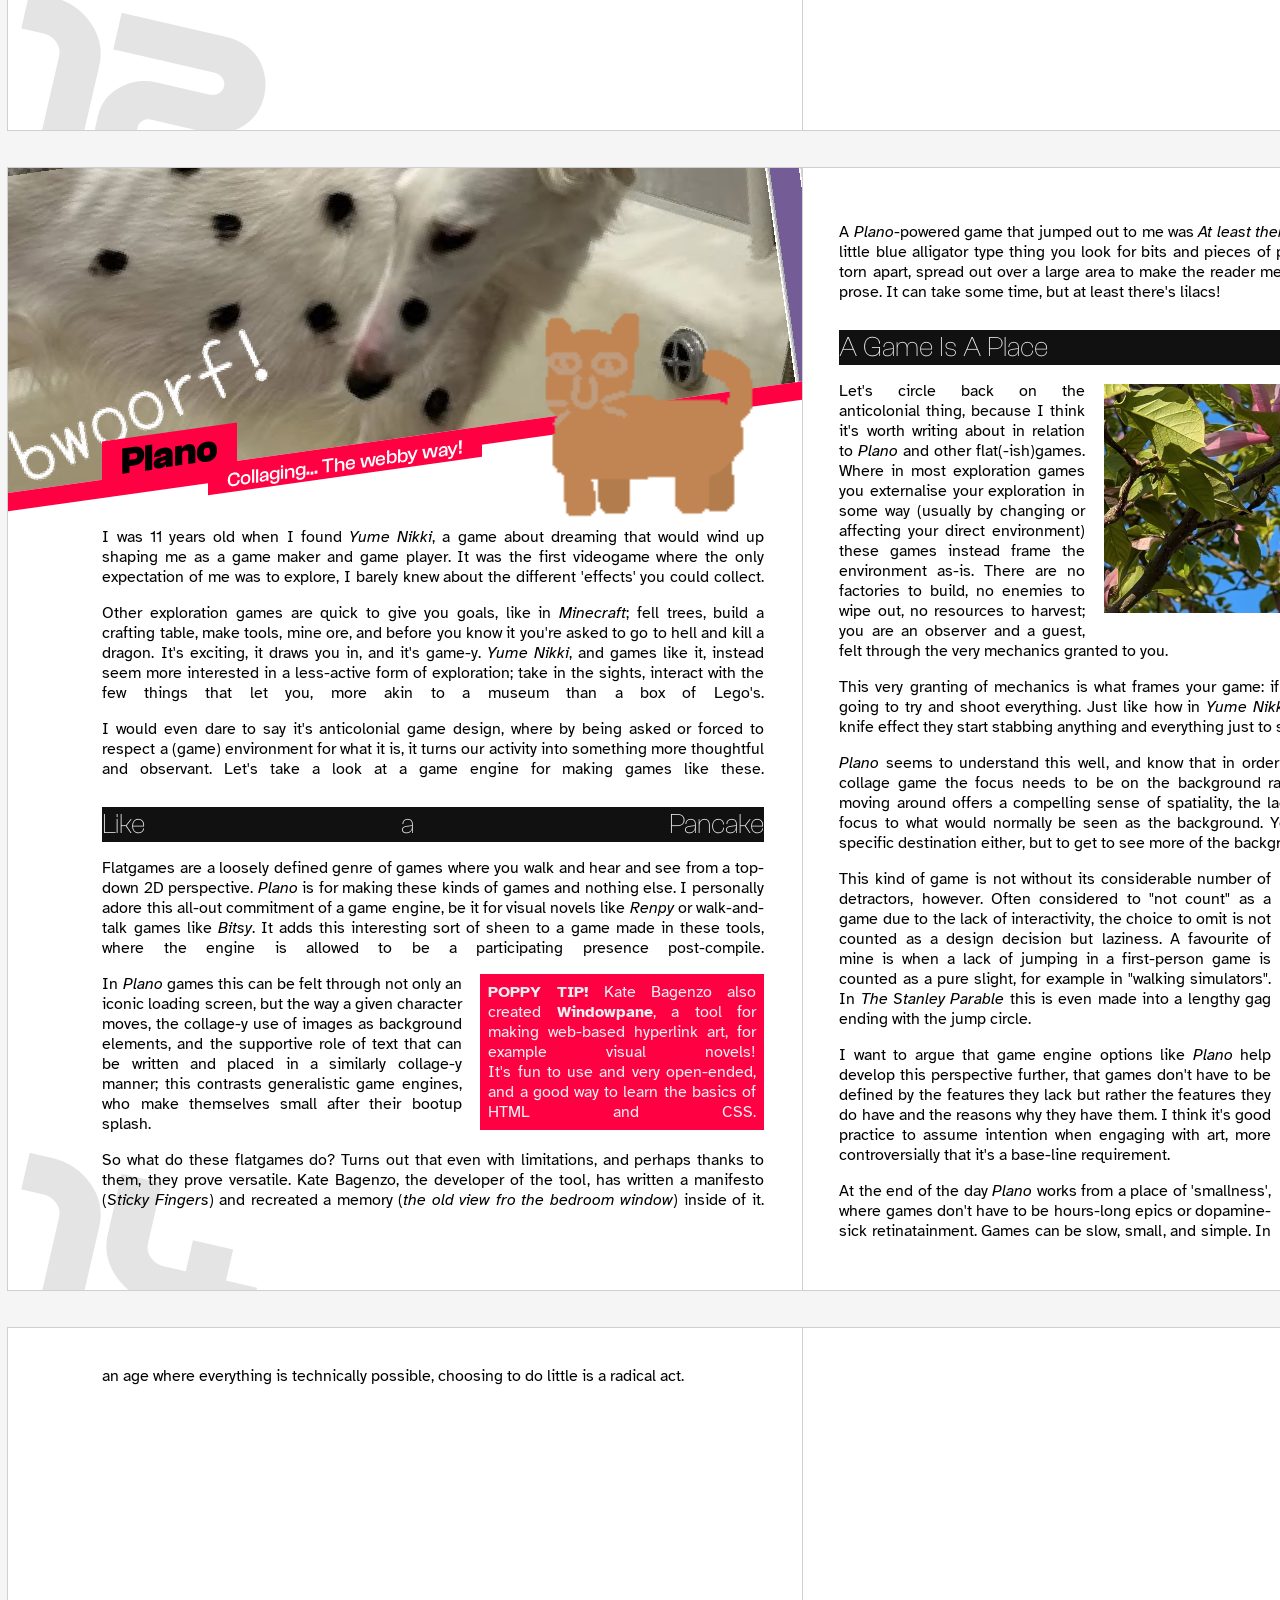
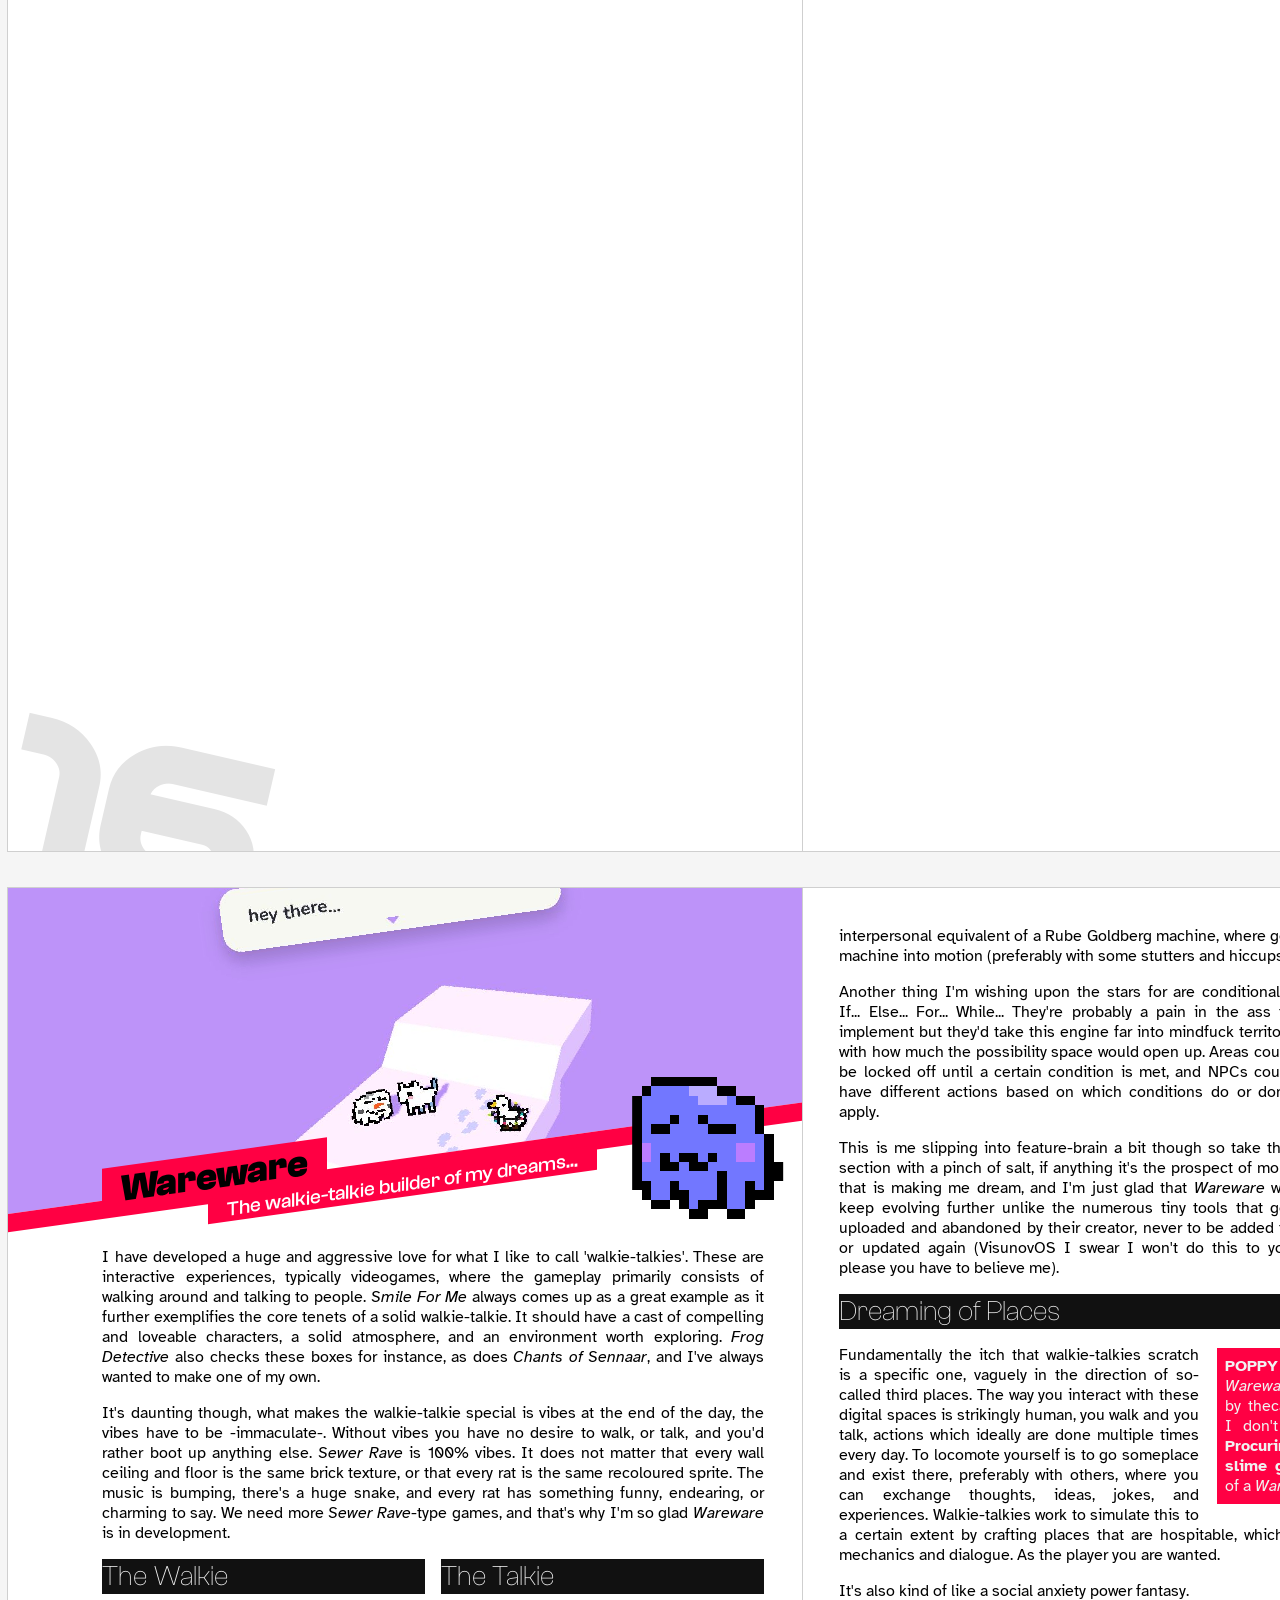
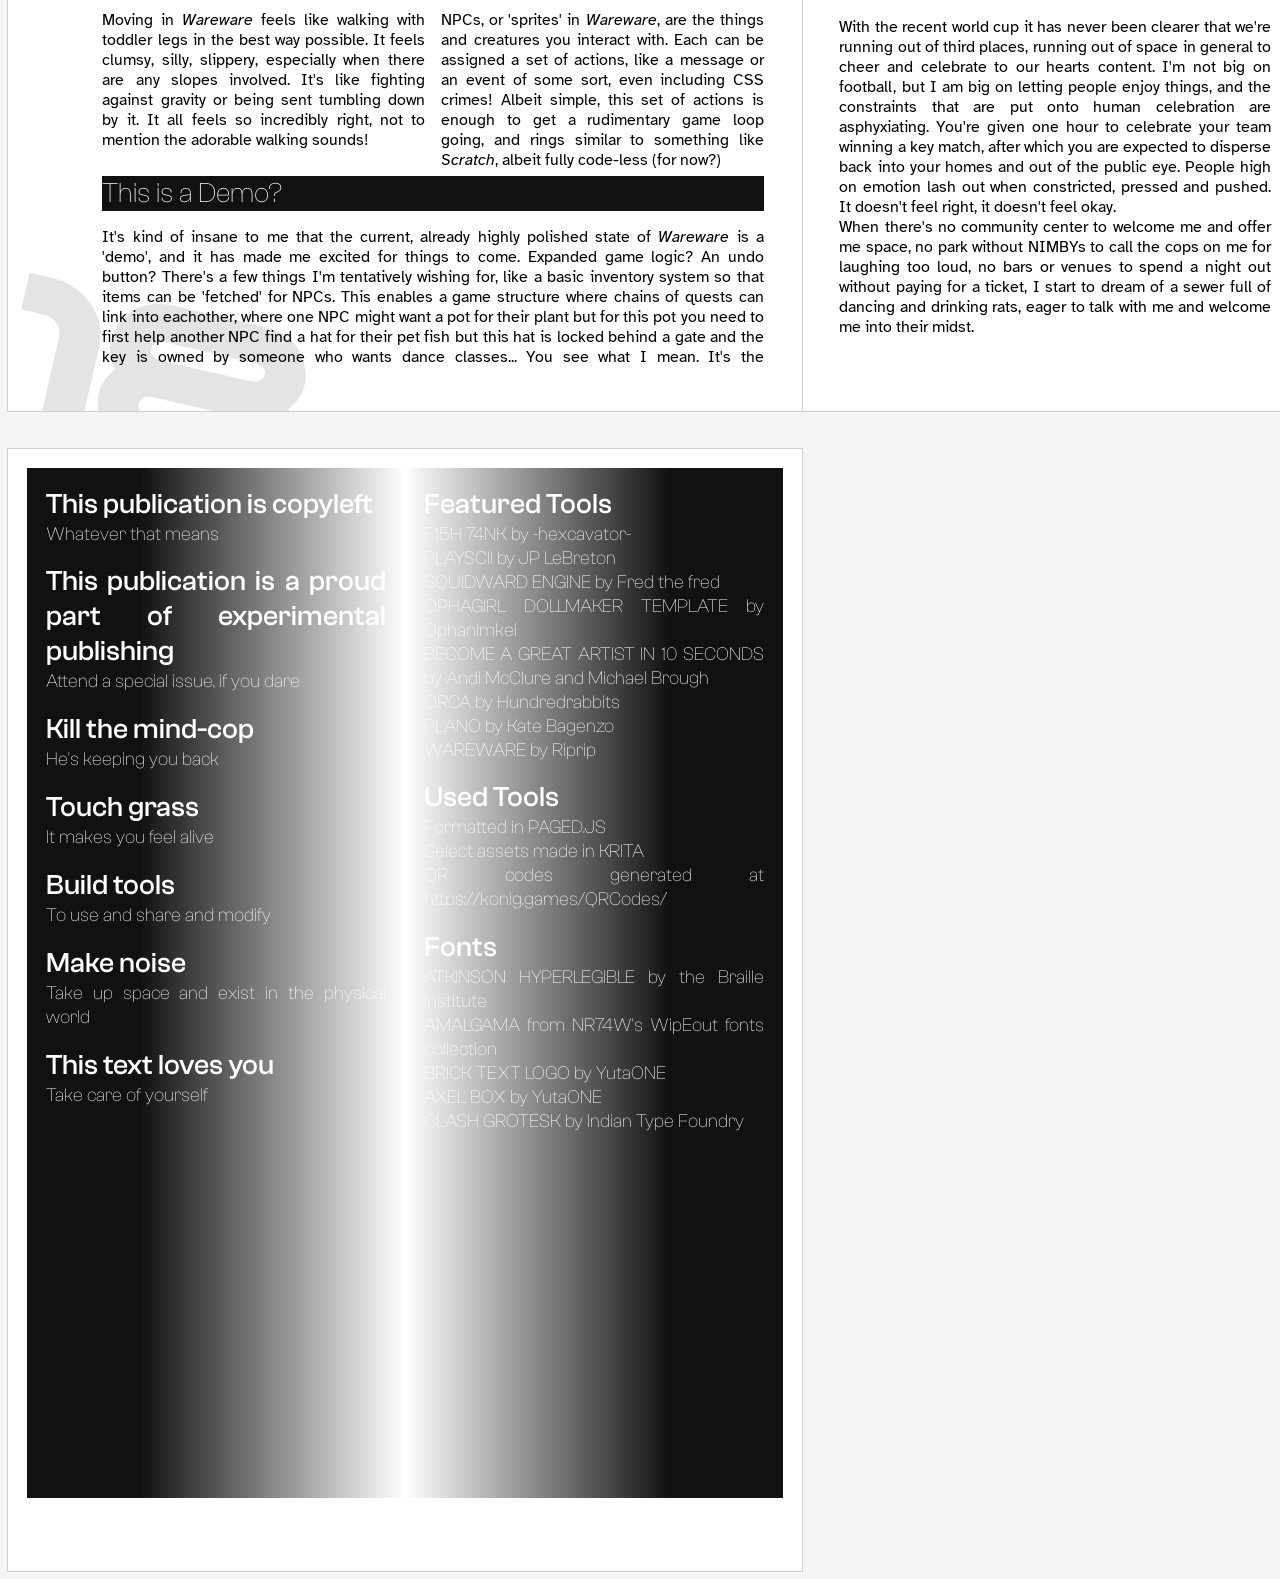
==== commit 51bf3808: "final printing changes" ====
--- a/index.html
+++ b/index.html
@@ -41,7 +41,6 @@
     </section>
 
     <section id="contents">
-        <p class="title">Contents</p>
         <ul>
             <li><span class="pagenum">03</span><span class="contentTitle">Introducing The<br>CLICKY! Mini-Mag</span></li>
             <li><span class="pagenum">04</span><span class="contentTitle">Your Tools Hate You</span></li>
@@ -169,7 +168,7 @@
             </p>
 
             <p>These tools are the reppers of digital tools. They are ashamed of themselves and what they could be.</p>
-
+            <br>
             <p>Now we find ourselves in the camp of opposition. A ragtag bunch of tools that are not professional tools, and are not self-consciously fitting themselves into a David-Byrnian suit. They are weird and leave weirdly shaped fingerprints all over everything made with them.</p>
 
             <p>Electric Zine Maker, Playscii, Kid Pix, Mario Paint, Aseprite, Dieback, Inspirit, Dither Machine, PICO-8, GB Studio, Narrat, Windowpane, Bapalon, Plano, ANIMEVOX, Decker, Tape Window, (Super) Videotome(:ADV) (Heartbreak), Calico, Pixelbox, Watabou’s Generators, F15H 74NK, Bosca Ceoil, Catch A Poem, vdcrpt, wareware, Magic Wand, Pixel Vision 8, Bfxr, PicoCAD (2), Bitsy, Ren’Py, Textreme (2), and that’s just the ones I’ve used and remember.</p>
@@ -218,7 +217,7 @@
     </section>
 
     <section class="onepage" id="toolflash">
-            <p class="title t1">TOOLFLASH!TOOLFLASH!TOOLFLASH!</p>
+            <p class="title t1">TOOL</p>
 
             <div class="flash fishtank">
                 <img src="./assets/screenshot-fishtank.png">
@@ -244,6 +243,8 @@
                 </p>
             </div>
 
+            <p class="title t2">FLASH!</p>
+
             <div class="flash doll">
                 <img src="./assets/screenshot-doll.png">
                 <p class="tooltitle">Ophagirl Dollmaker Template</p>
@@ -267,8 +268,6 @@
                     A virtual synth with some incredible surprises up its sleeve. Drawing waveforms is a fun and accessible way to dip your toes into sound design, and this is one of the more elegant iterations on this idea. Maybe take a look at the screws as well, they seem a bit loose... hehe,,,
                 </p>
             </div>
-
-            <p class="title t2">TOOLFLASH!TOOLFLASH!TOOLFLASH!</p>
     </section>
 
     <section class="spread" id="orca">
--- a/style.css
+++ b/style.css
@@ -57,8 +57,8 @@
     size: A4;
     margin-top: 10mm;
     margin-bottom: 10mm;
-    bleed: 0mm;
-    marks: crop;
+    bleed: 0;
+    /* marks: crop; */
 
     font-family: 'atkinson';
 }
@@ -153,11 +153,19 @@
 #contents {
     page: contentLayout;
 
+    display: flex;
+    flex-direction: column;
+    justify-content: center;
+    align-items: center;
+
+    height: 100%;
     break-after: page;
 
     ul {
         list-style-type: none;
         padding: 0;
+        margin: 0;
+        width: 85%;
     }
     .pagenum {
         font-family: 'amalgama';
@@ -643,6 +651,11 @@
     }
 
     @bottom-right {
+        position: absolute;
+        bottom: -5mm;
+        right: 5mm;
+        padding: 1mm;
+
         content: "ISSUE NR 1";
         background: #111111;
         color: #dfdfdf;
@@ -651,13 +664,8 @@
 
         text-align: center;
         font-size: 14mm;
-        line-height: 10mm;
+        line-height: 18mm;
         font-family: 'bricktext';
-
-        width: 35mm;
-        height: 15mm;
-        margin-top: -20mm;
-        margin-left: -5mm;
     }
 }
 
@@ -710,25 +718,15 @@
 
 #toolflash {
     .title {
-        position: absolute;
-        top: -10mm;
-        width: 215mm;
-        height: 10mm;
-
-        font-size: 10mm;
-        letter-spacing: 1.1mm;
-        text-wrap: nowrap;
-        margin: 0;
-
-        background-color: #111111;
-        color: #dfdfdf;
+        font-size: 15mm;
+        margin: 0 0 0mm 0;
+
+        color: #ff0043;
     }
     .t1 {
-        left: -30mm;
         text-align: right;
     }
     .t2 {
-        right: -30mm;
         text-align: left;
     }
 
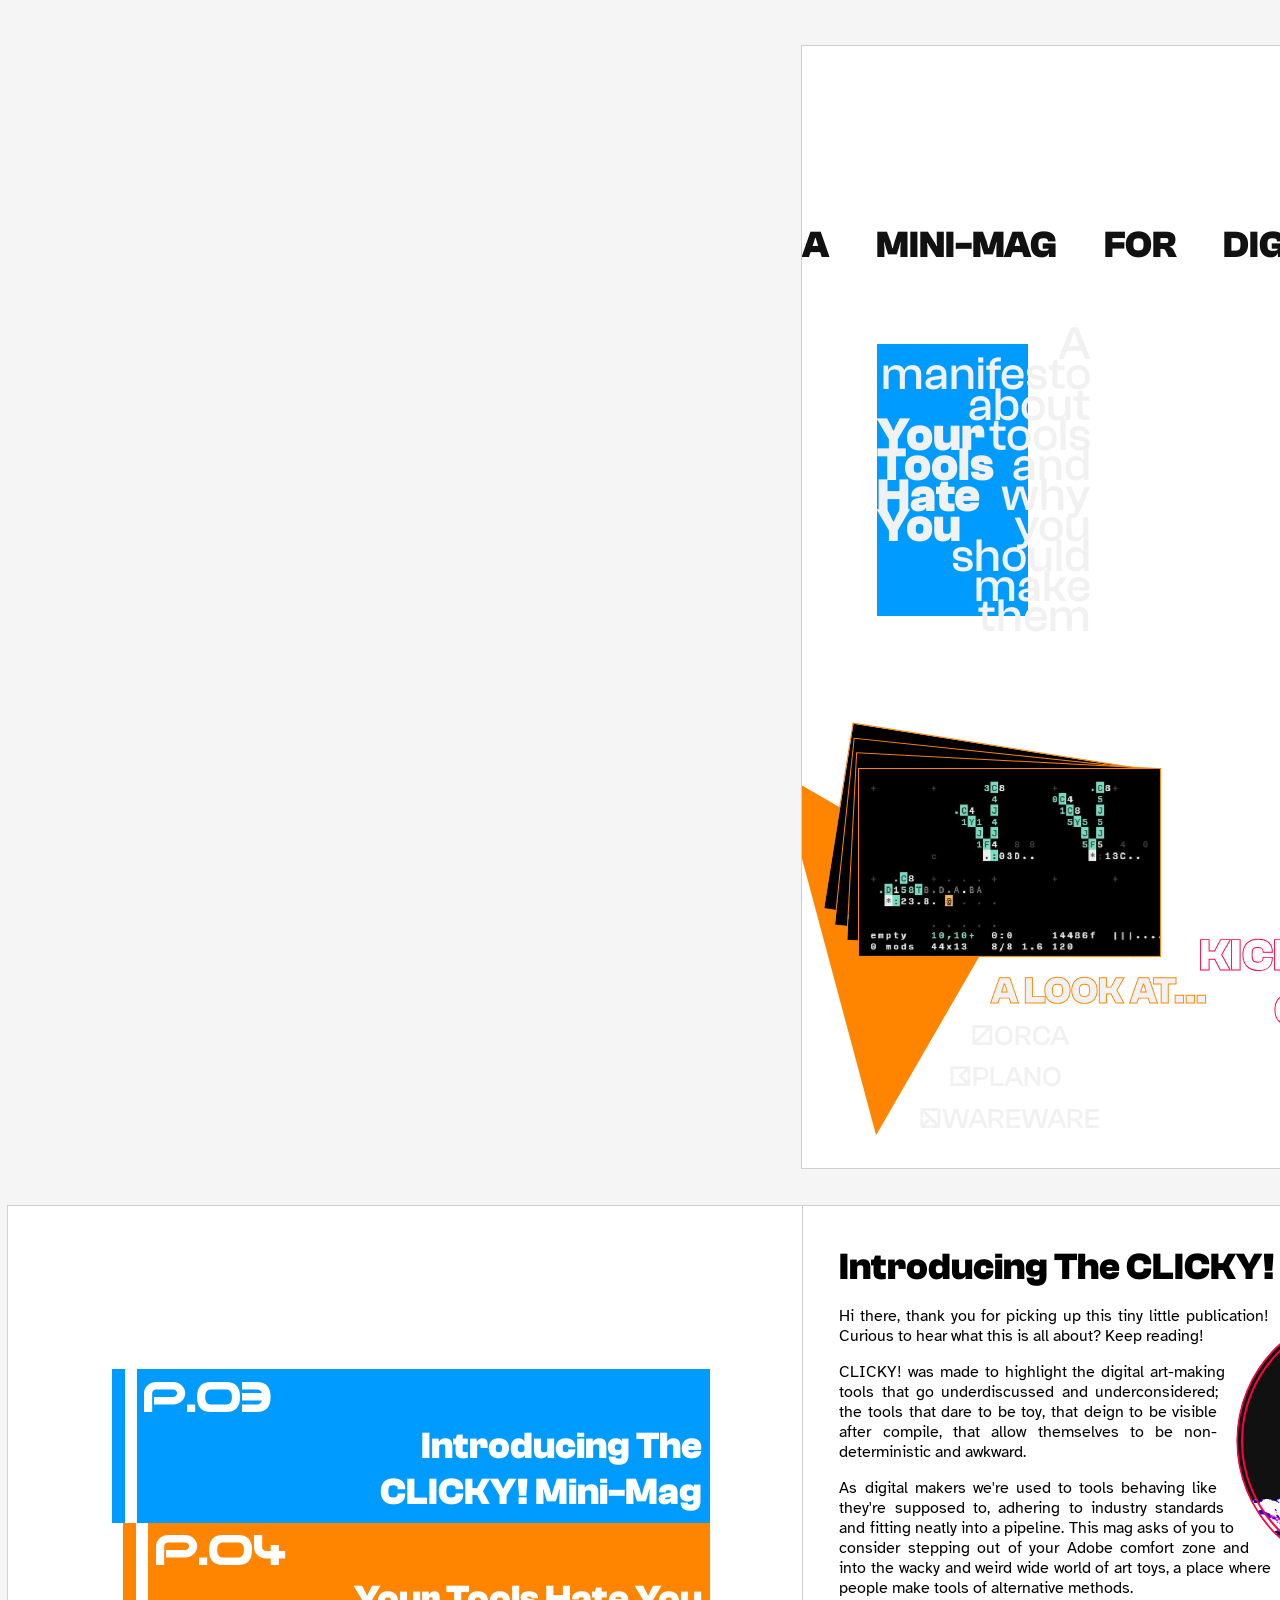
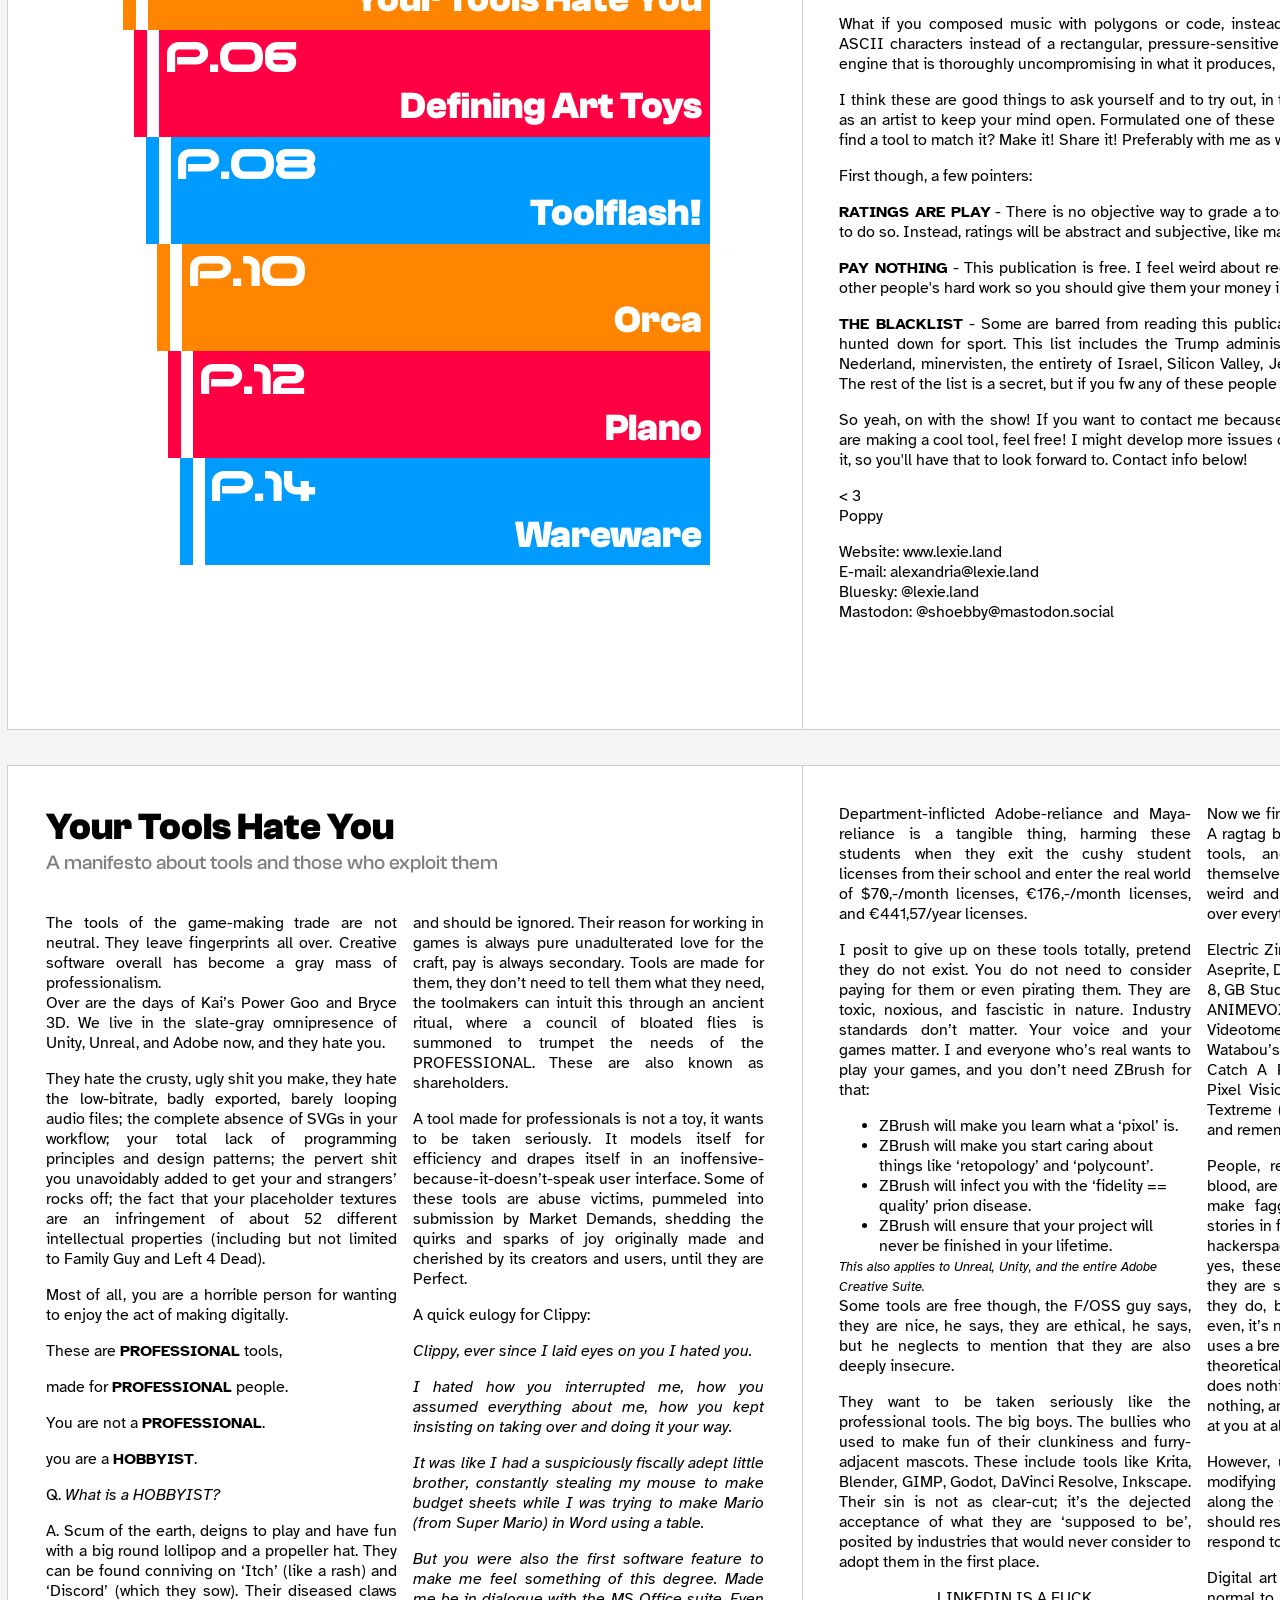
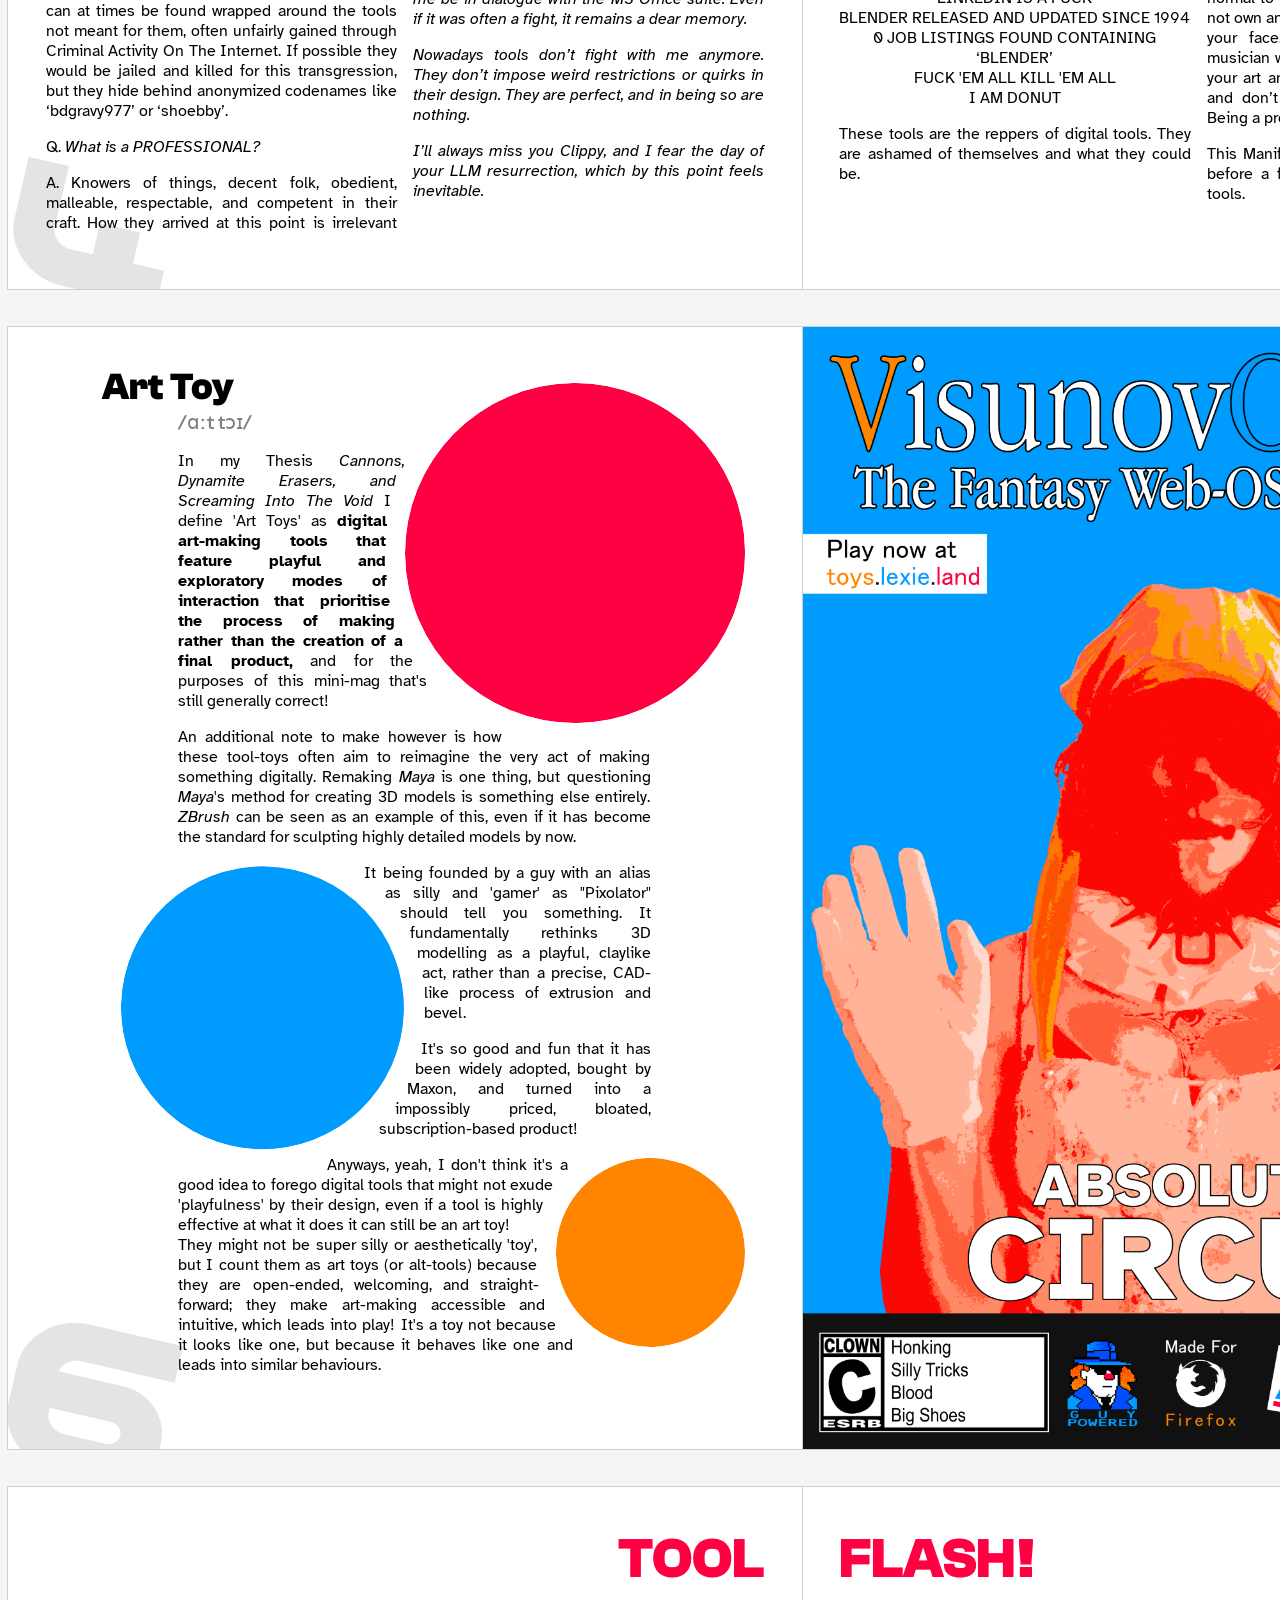
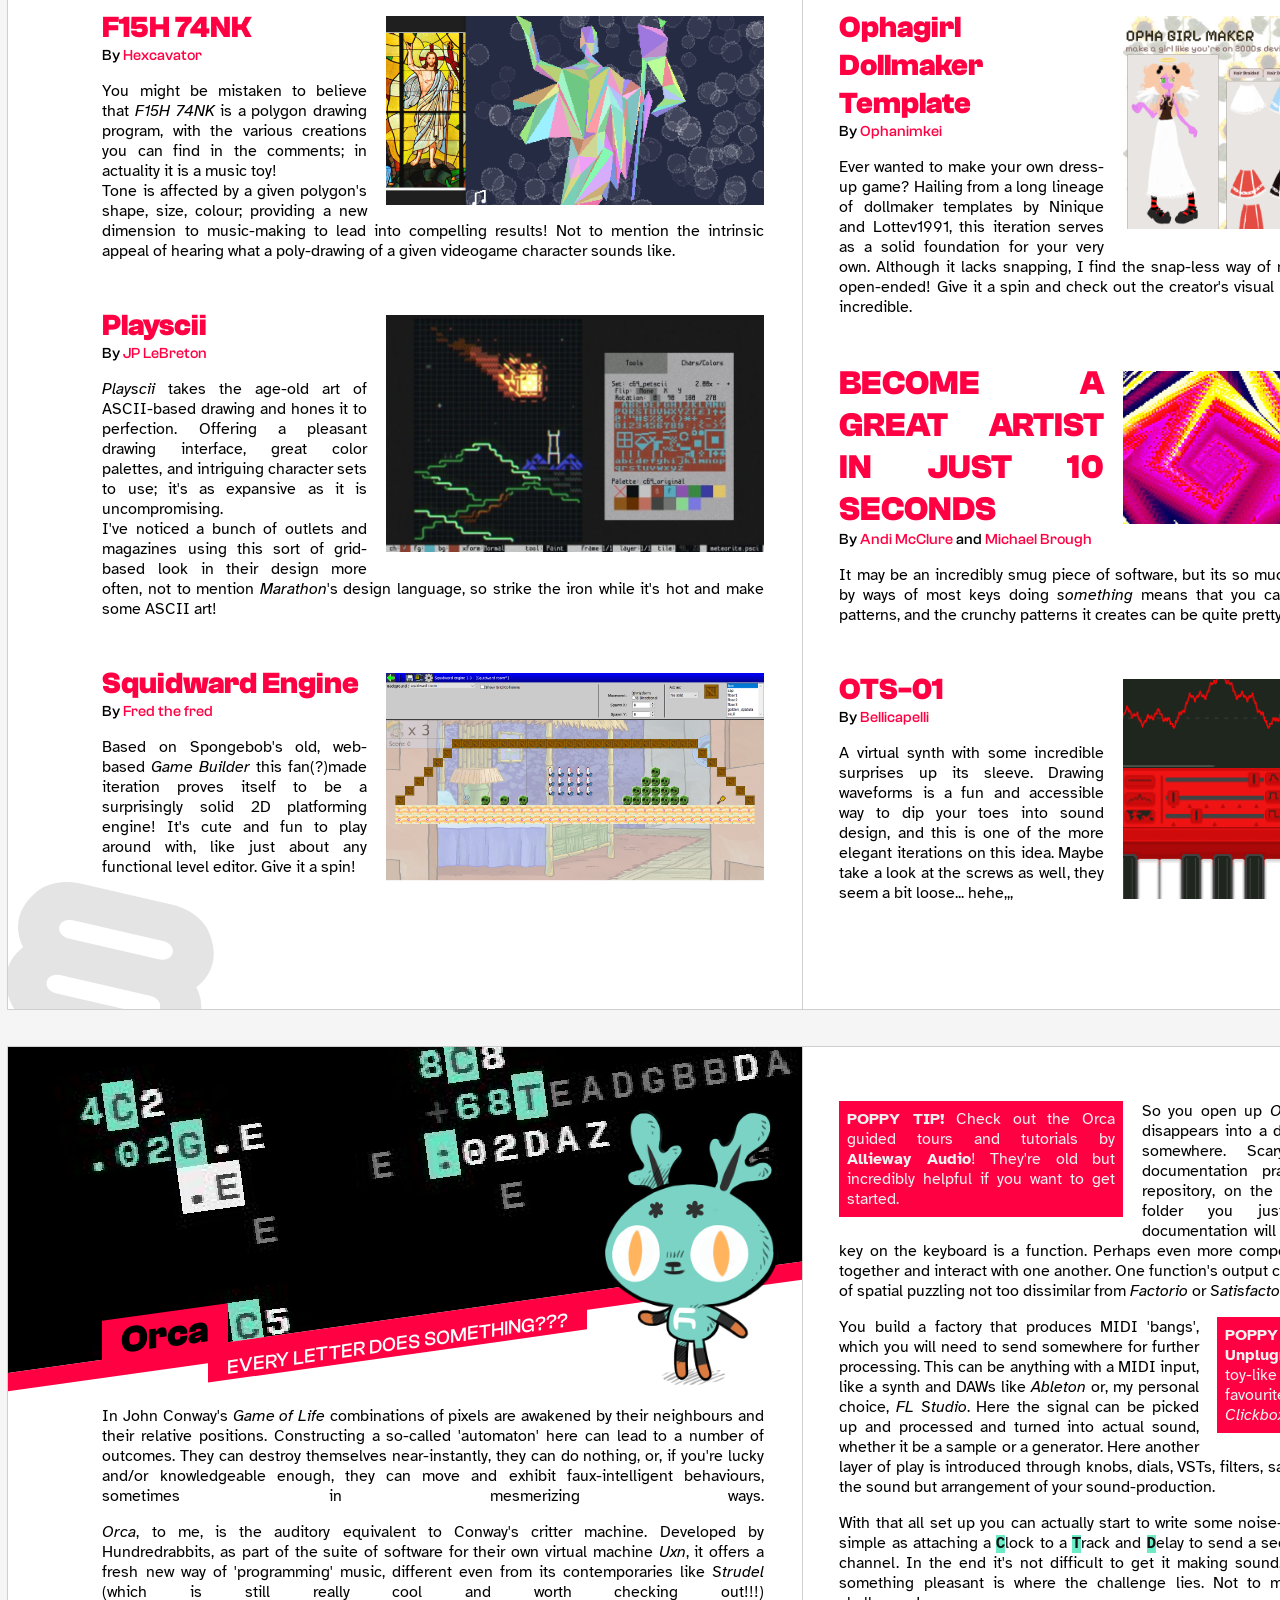
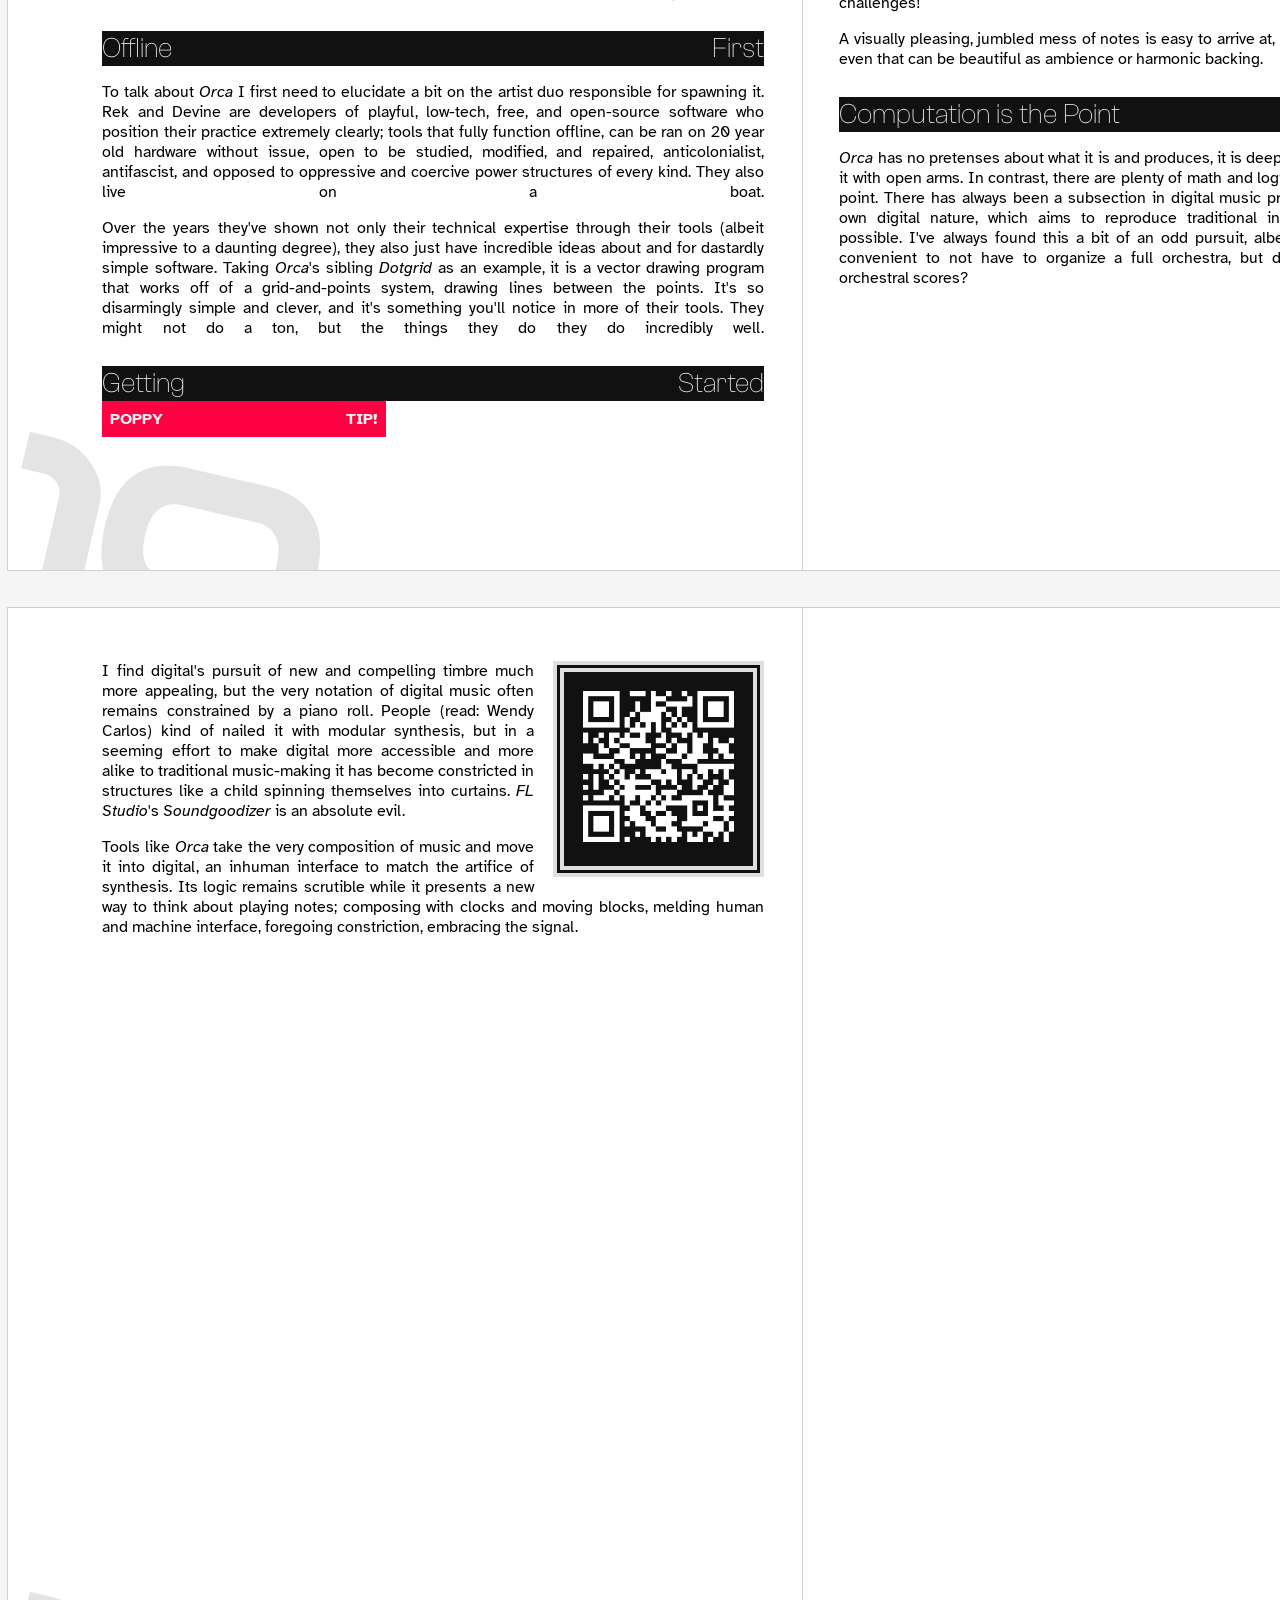
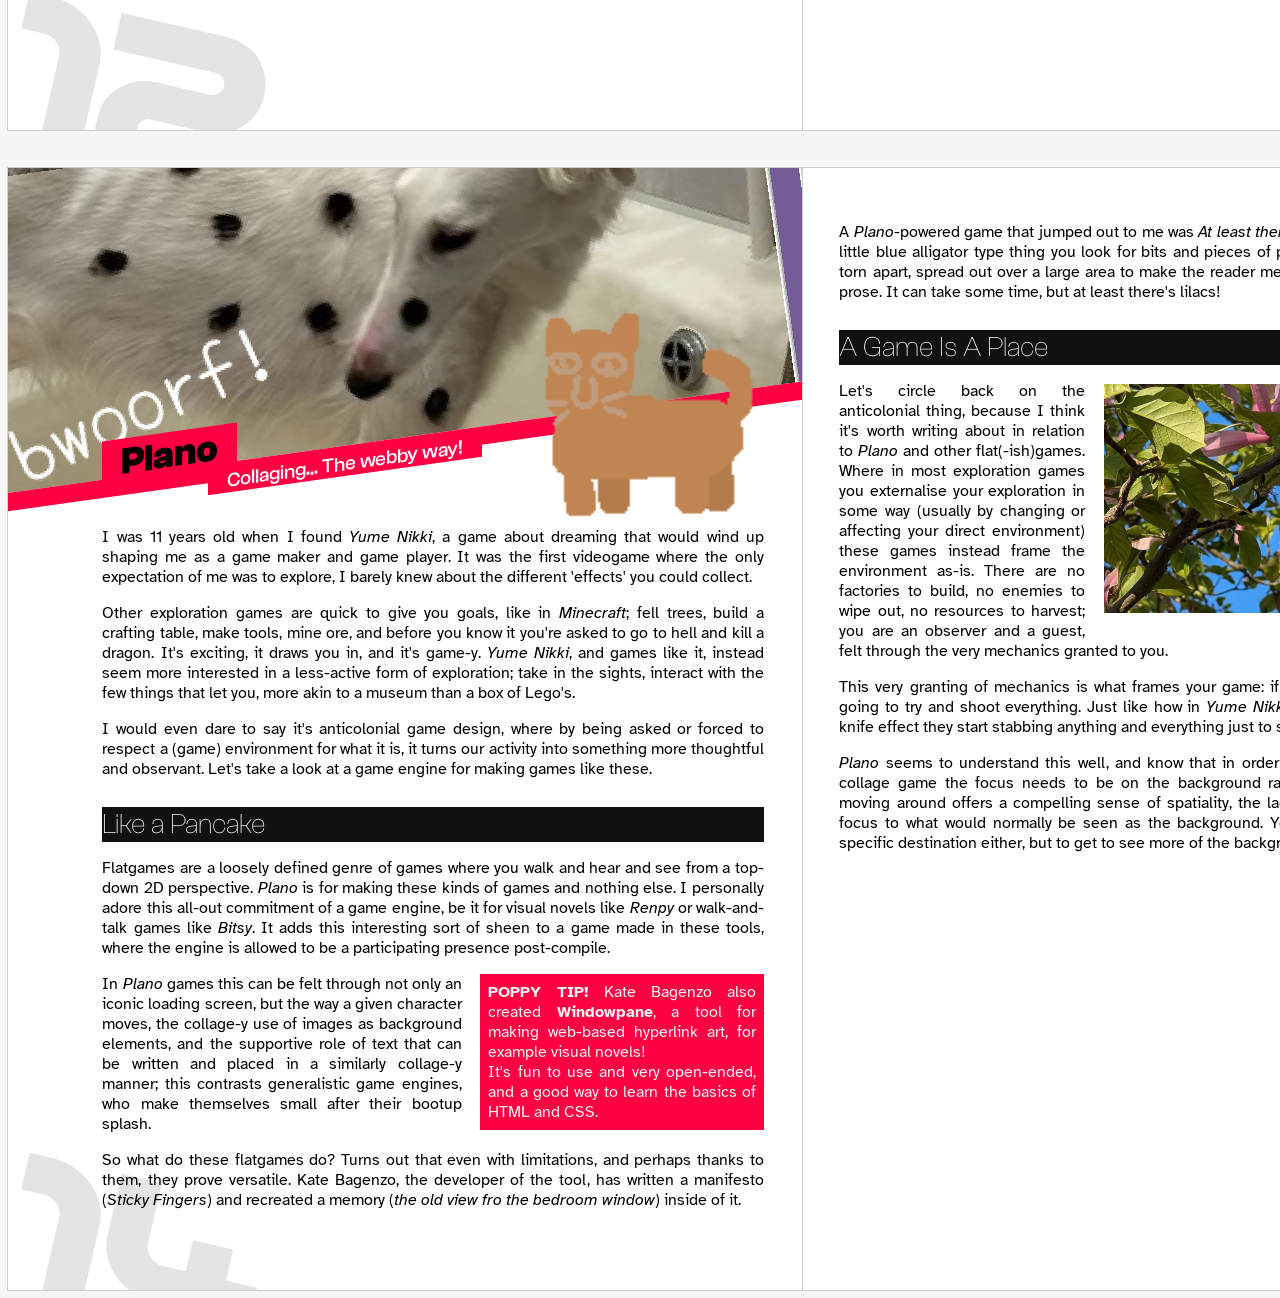
==== commit 6ea24660: "anchor update" ====
--- a/index.html
+++ b/index.html
@@ -221,14 +221,16 @@
 
             <div class="flash fishtank">
                 <img src="./assets/screenshot-fishtank.png">
-                <p class="tooltitle">F15H 74NK</p>
+                <a href="https://ottomaddox.itch.io/f15h-74nk"><p class="tooltitle">F15H 74NK</p></a>
+                <p class="toolauthor">By <a href="https://ottomaddox.itch.io/">Hexcavator</a></p>
                 <p>You might be mistaken to believe that <i>F15H 74NK</i> is a polygon drawing program, with the various creations you can find in the comments; in actuality it is a music toy!<br>
                 Tone is affected by a given polygon's shape, size, colour; providing a new dimension to music-making to lead into compelling results! Not to mention the intrinsic appeal of hearing what a poly-drawing of a given videogame character sounds like.</p>
             </div>
 
             <div class="flash playscii">
                 <img src="./assets/screenshot-playscii.jpg">
-                <p class="tooltitle">Playscii</p>
+                <a href="https://jp.itch.io/playscii"><p class="tooltitle">Playscii</p></a>
+                <p class="toolauthor">By <a href="https://jp.itch.io/">JP LeBreton</a></p>
                 <p>
                     <i>Playscii</i> takes the age-old art of ASCII-based drawing and hones it to perfection. Offering a pleasant drawing interface, great color palettes, and intriguing character sets to use; it's as expansive as it is uncompromising.<br>
                     I've noticed a bunch of outlets and magazines using this sort of grid-based look in their design more often, not to mention <i>Marathon</i>'s design language, so strike the iron while it's hot and make some ASCII art!
@@ -237,7 +239,8 @@
 
             <div class="flash squidward">
                 <img src="./assets/screenshot-squidward.png">
-                <p class="tooltitle">Squidward Engine</p>
+                <a href="https://fred-the-fred.itch.io/squidward-engine"><p class="tooltitle">Squidward Engine</p></a>
+                <p class="toolauthor">By <a href="https://fred-the-fred.itch.io/">Fred the fred</a></p>
                 <p>
                     Based on Spongebob's old, web-based <i>Game Builder</i> this fan(?)made iteration proves itself to be a surprisingly solid 2D platforming engine! It's cute and fun to play around with, like just about any functional level editor. Give it a spin!
                 </p>
@@ -247,7 +250,8 @@
 
             <div class="flash doll">
                 <img src="./assets/screenshot-doll.png">
-                <p class="tooltitle">Ophagirl Dollmaker Template</p>
+                <a href="https://ophanimkei.com/you/tools/dollmaker/"><p class="tooltitle">Ophagirl Dollmaker Template</p></a>
+                <p class="toolauthor">By <a href="https://ophanimkei.com/">Ophanimkei</a></p>
                 <p>
                     Ever wanted to make your own dress-up game? Hailing from a long lineage of dollmaker templates by Ninique and Lottev1991, this iteration serves as a solid foundation for your very own. Although it lacks snapping, I find the snap-less way of making to be quite freeing and open-ended! Give it a spin and check out the creator's visual novels while you're at it, they're incredible.
                 </p>
@@ -255,7 +259,8 @@
 
             <div class="flash artist">
                 <img src="./assets/screenshot-artist.png">
-                <p class="tooltitle">BECOME A GREAT ARTIST IN 10 SECONDS</p>
+                <a href="https://mermaidindustries.itch.io/become-a-great-artist-in-just-10-seconds"><p class="tooltitle">BECOME A GREAT ARTIST IN JUST 10 SECONDS</p></a>
+                <p class="toolauthor">By <a href="https://runhello.com/">Andi McClure</a> and <a href="https://www.smestorp.com/">Michael Brough</a></p>
                 <p>
                     It may be an incredibly smug piece of software, but its so much fun to play around with! Just by ways of most keys doing <i>something</i> means that you can smash, write words, write in patterns, and the crunchy patterns it creates can be quite pretty and useful for game assets!
                 </p>
@@ -263,7 +268,8 @@
 
             <div class="flash ots">
                 <img src="./assets/screenshot-ots.png">
-                <p class="tooltitle">OTS-01</p>
+                <a href="https://bellicapelli.itch.io/ots-01"><p class="tooltitle">OTS-01</p></a>
+                <p class="toolauthor">By <a href="https://bellicapelli.itch.io/">Bellicapelli</a></p>
                 <p>
                     A virtual synth with some incredible surprises up its sleeve. Drawing waveforms is a fun and accessible way to dip your toes into sound design, and this is one of the more elegant iterations on this idea. Maybe take a look at the screws as well, they seem a bit loose... hehe,,,
                 </p>
@@ -321,7 +327,7 @@
                 </div>
                 <img src="./assets/ratings/rating-orca.png">
             </div>
-            <img class="qr" src="./assets/qr/qr-orca.png">
+            <a href="https://100r.co/site/orca.html"><img class="qr" src="./assets/qr/qr-orca.png"></a>
         </div>
         <p>
             I find digital's pursuit of new and compelling timbre much more appealing, but the very notation of digital music often remains constrained by a piano roll. People (read: Wendy Carlos) kind of nailed it with modular synthesis, but in a seeming effort to make digital more accessible and more alike to traditional music-making it has become constricted in structures like a child spinning themselves into curtains. <i>FL Studio</i>'s <i>Soundgoodizer</i> is an absolute evil.
@@ -384,7 +390,7 @@
                 </div>
                 <img src="./assets/ratings/rating-plano.png">
             </div>
-            <img class="qr" src="./assets/qr/qr-plano.png">
+            <a href="https://bagenzo.itch.io/plano"><img class="qr" src="./assets/qr/qr-plano.png"></a>
         </div>
 
         <p>
@@ -450,7 +456,7 @@
                 </div>
                 <img src="./assets/ratings/rating-wareware.jpg">
             </div>
-            <img class="qr" src="./assets/qr/qr-wareware.png">
+            <a href="https://ripriprip.itch.io/wareware"><img class="qr" src="./assets/qr/qr-wareware.png"></a>
         </div>
 
         <p>
@@ -490,7 +496,7 @@
             <p>PLAYSCII by JP LeBreton</p>
             <p>SQUIDWARD ENGINE by Fred the fred</p>
             <p>OPHAGIRL DOLLMAKER TEMPLATE by Ophanimkei</p>
-            <p>BECOME A GREAT ARTIST IN 10 SECONDS by Andi McClure and Michael Brough</p>
+            <p>BECOME A GREAT ARTIST IN JUST 10 SECONDS by Andi McClure and Michael Brough</p>
             <p>ORCA by Hundredrabbits</p>
             <p>PLANO by Kate Bagenzo</p>
             <p>WAREWARE by Riprip</p>
--- a/style.css
+++ b/style.css
@@ -733,7 +733,12 @@
     .flash {
         .tooltitle {
             font-family: 'clash-bold';
-            font-size: 10mm;
+            font-size: 8mm;
+            margin: 0;
+        }
+        .toolauthor {
+            font-family: 'clash-med';
+            font-size: 4mm;
             margin: 0;
         }
         img {
@@ -741,8 +746,16 @@
             margin: 2mm 0 3mm 5mm;
             width: 100mm;
         }
-
-        padding: 5mm 0;
+        a {
+            color: #ff0043;
+            text-decoration: none;
+        }
+        a:hover {
+            color: black;
+            text-decoration: underline 1mm #ff0043;
+        }
+
+        padding: 4mm 0;
     }
     .artist {
         .tooltitle {
